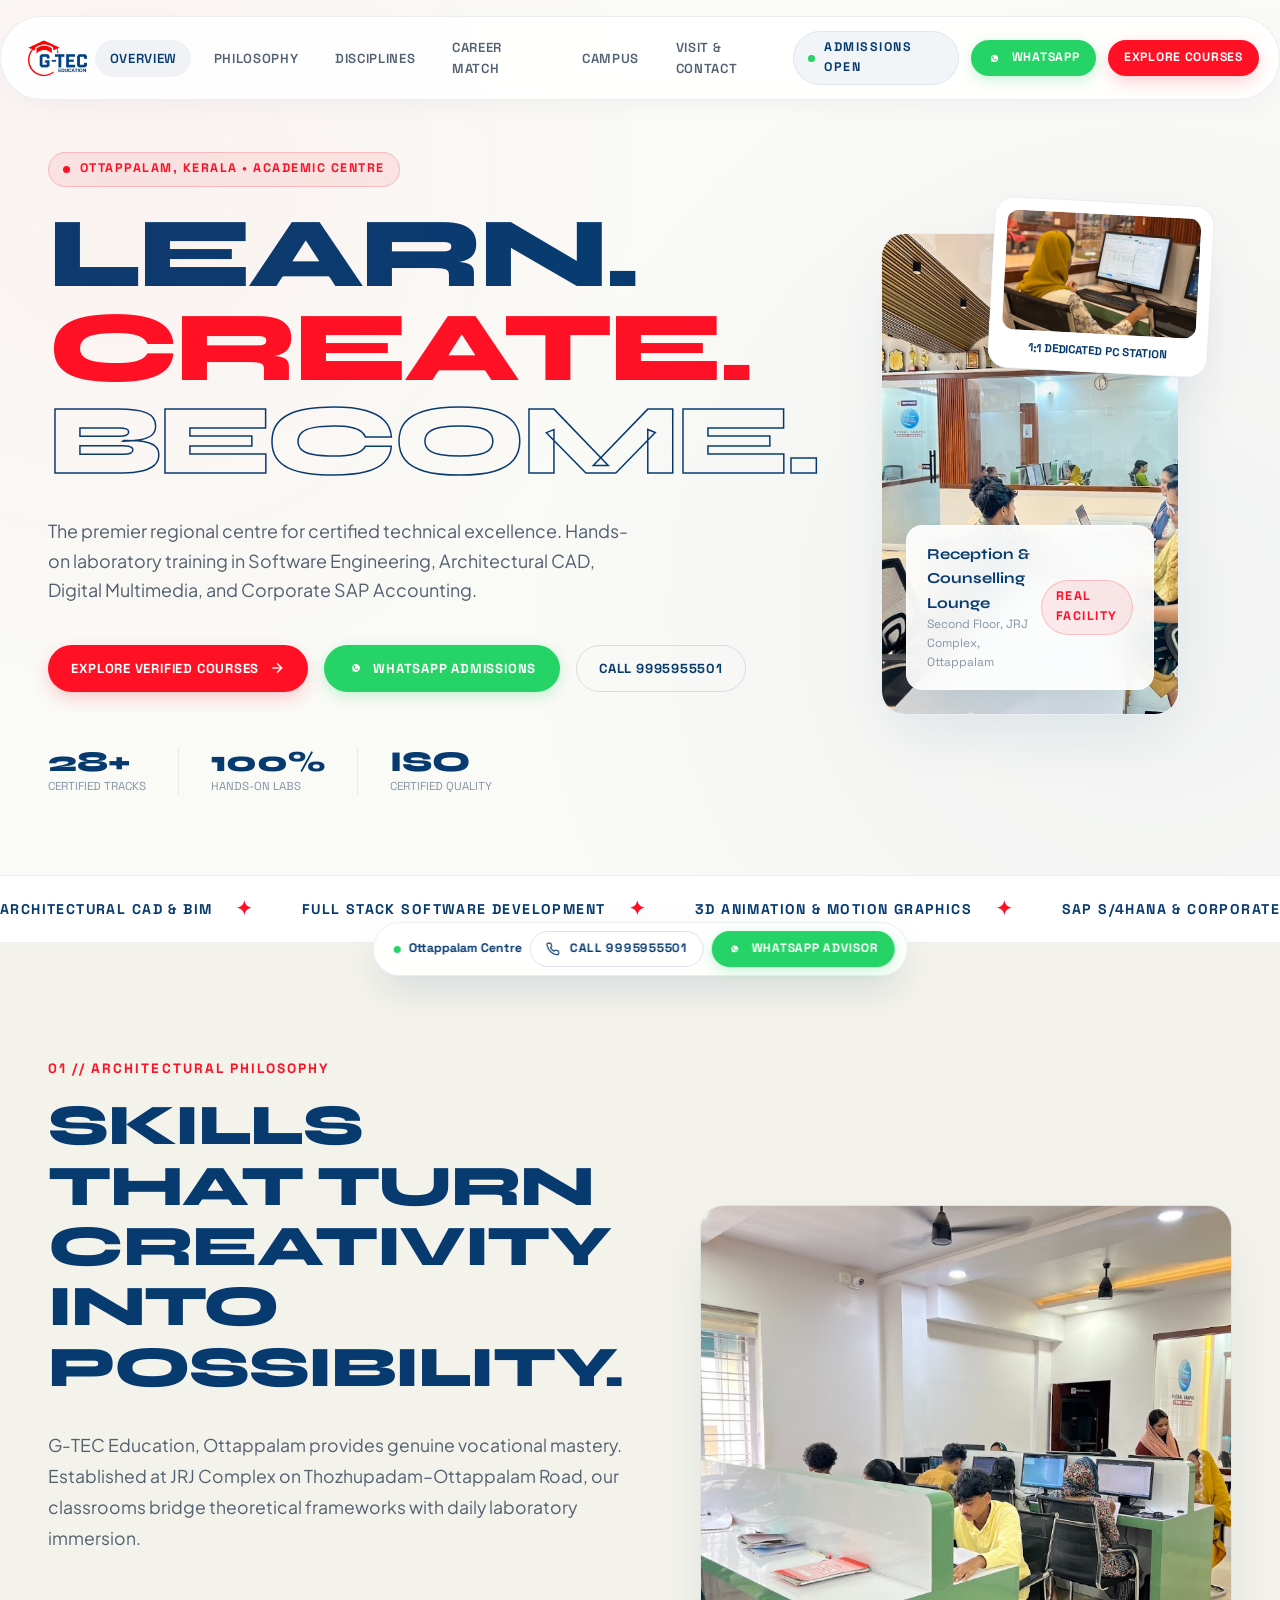
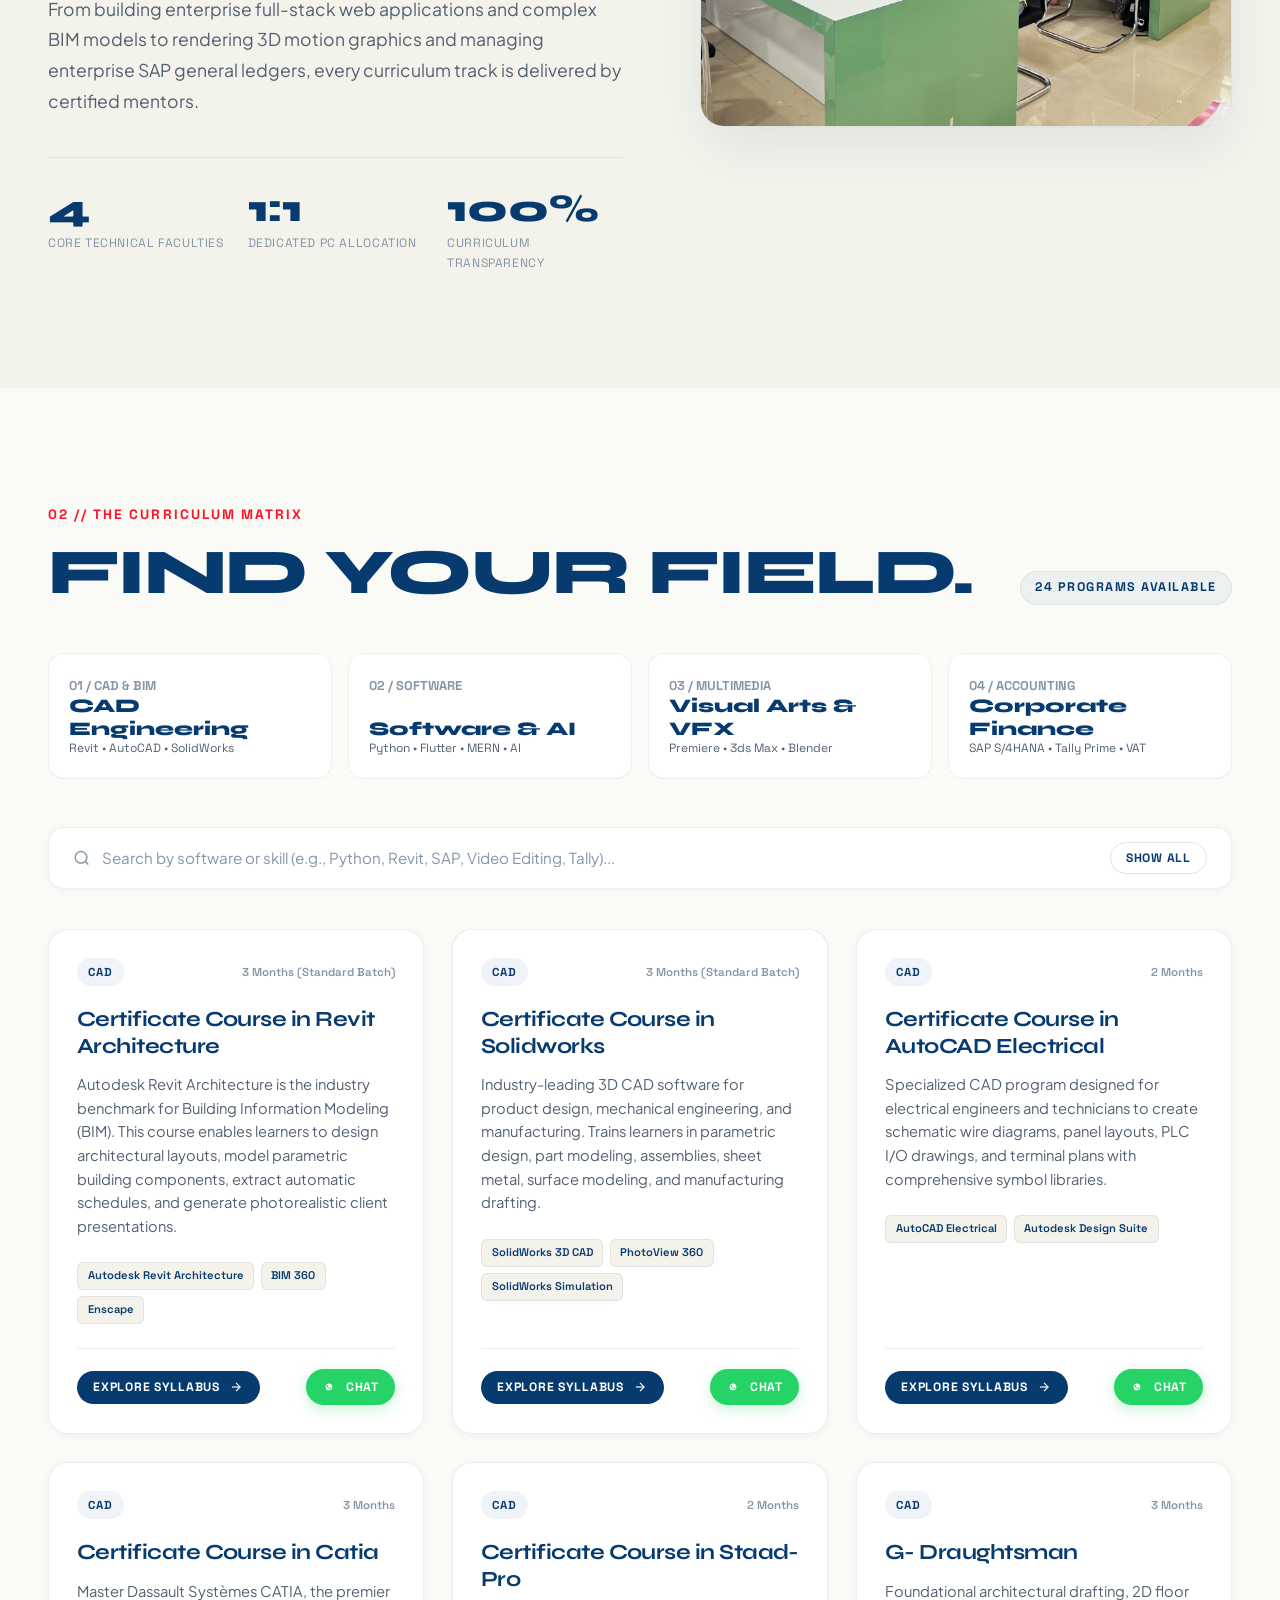
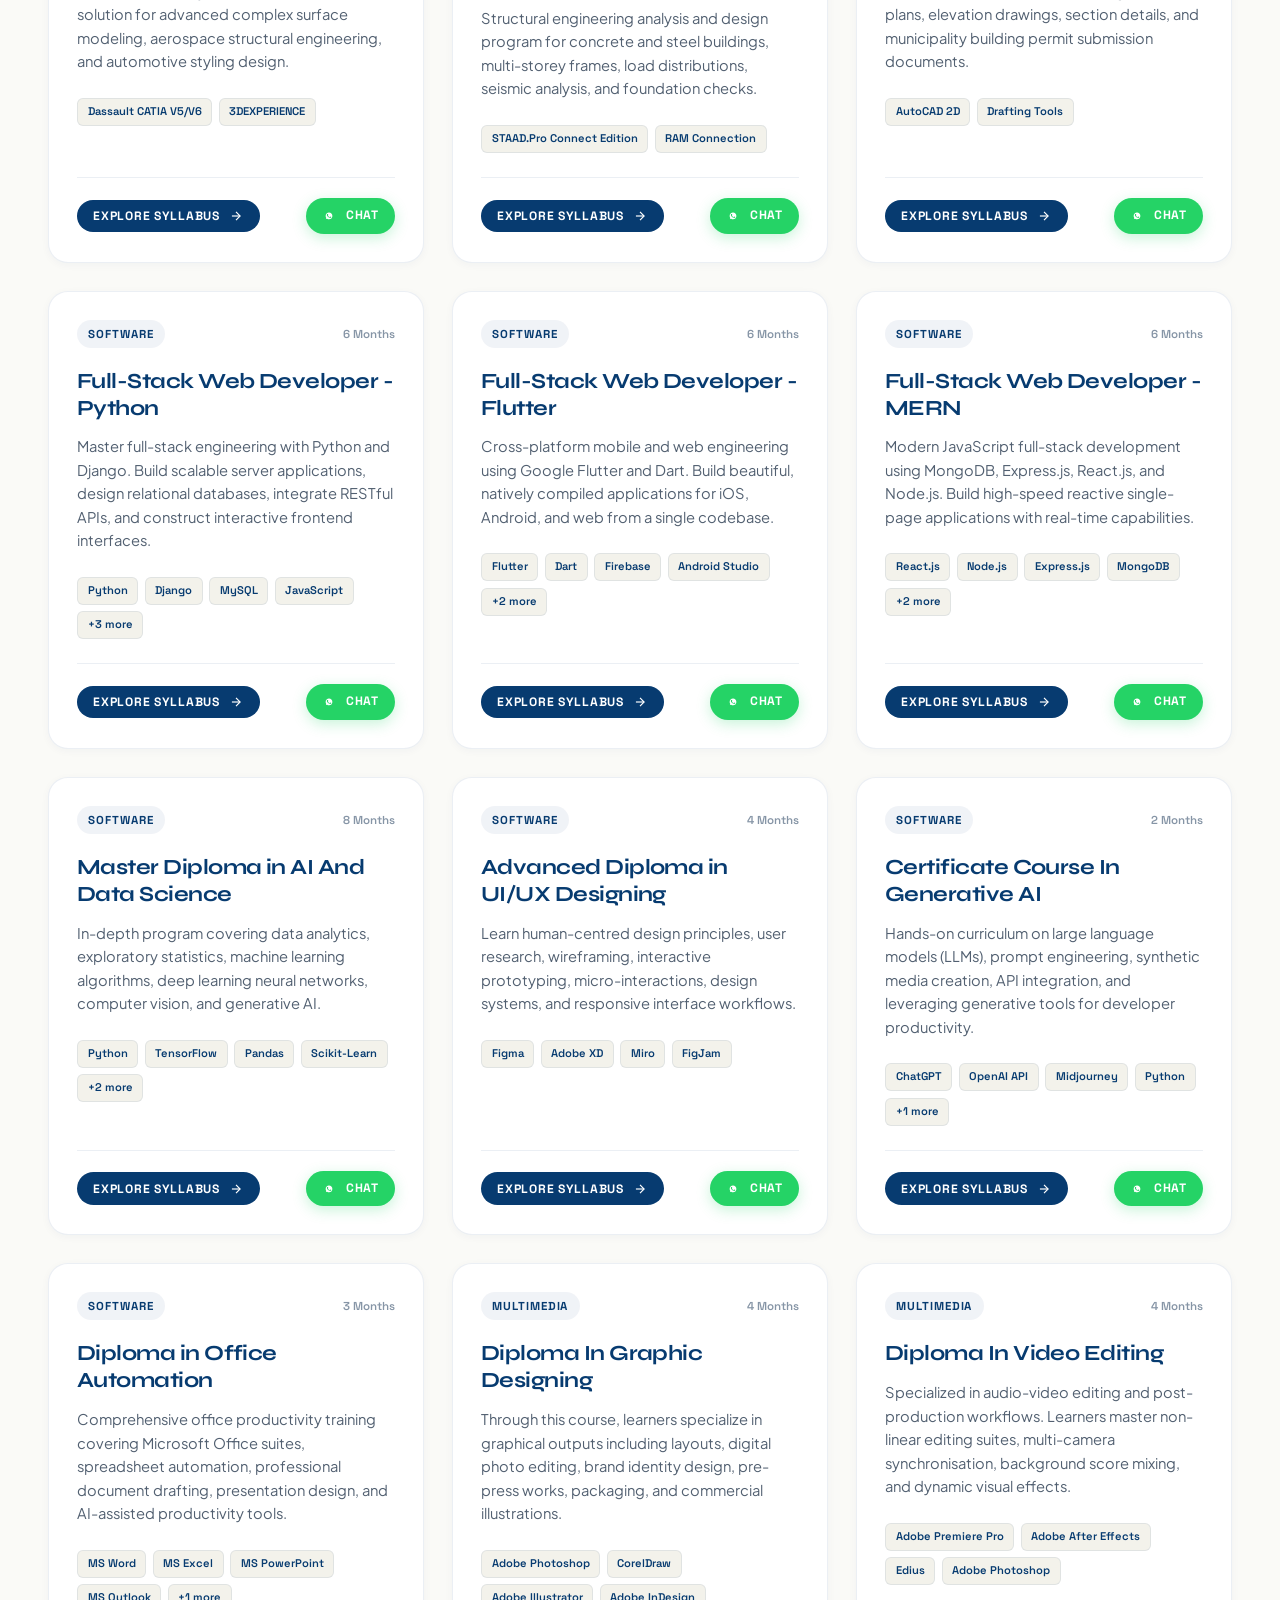
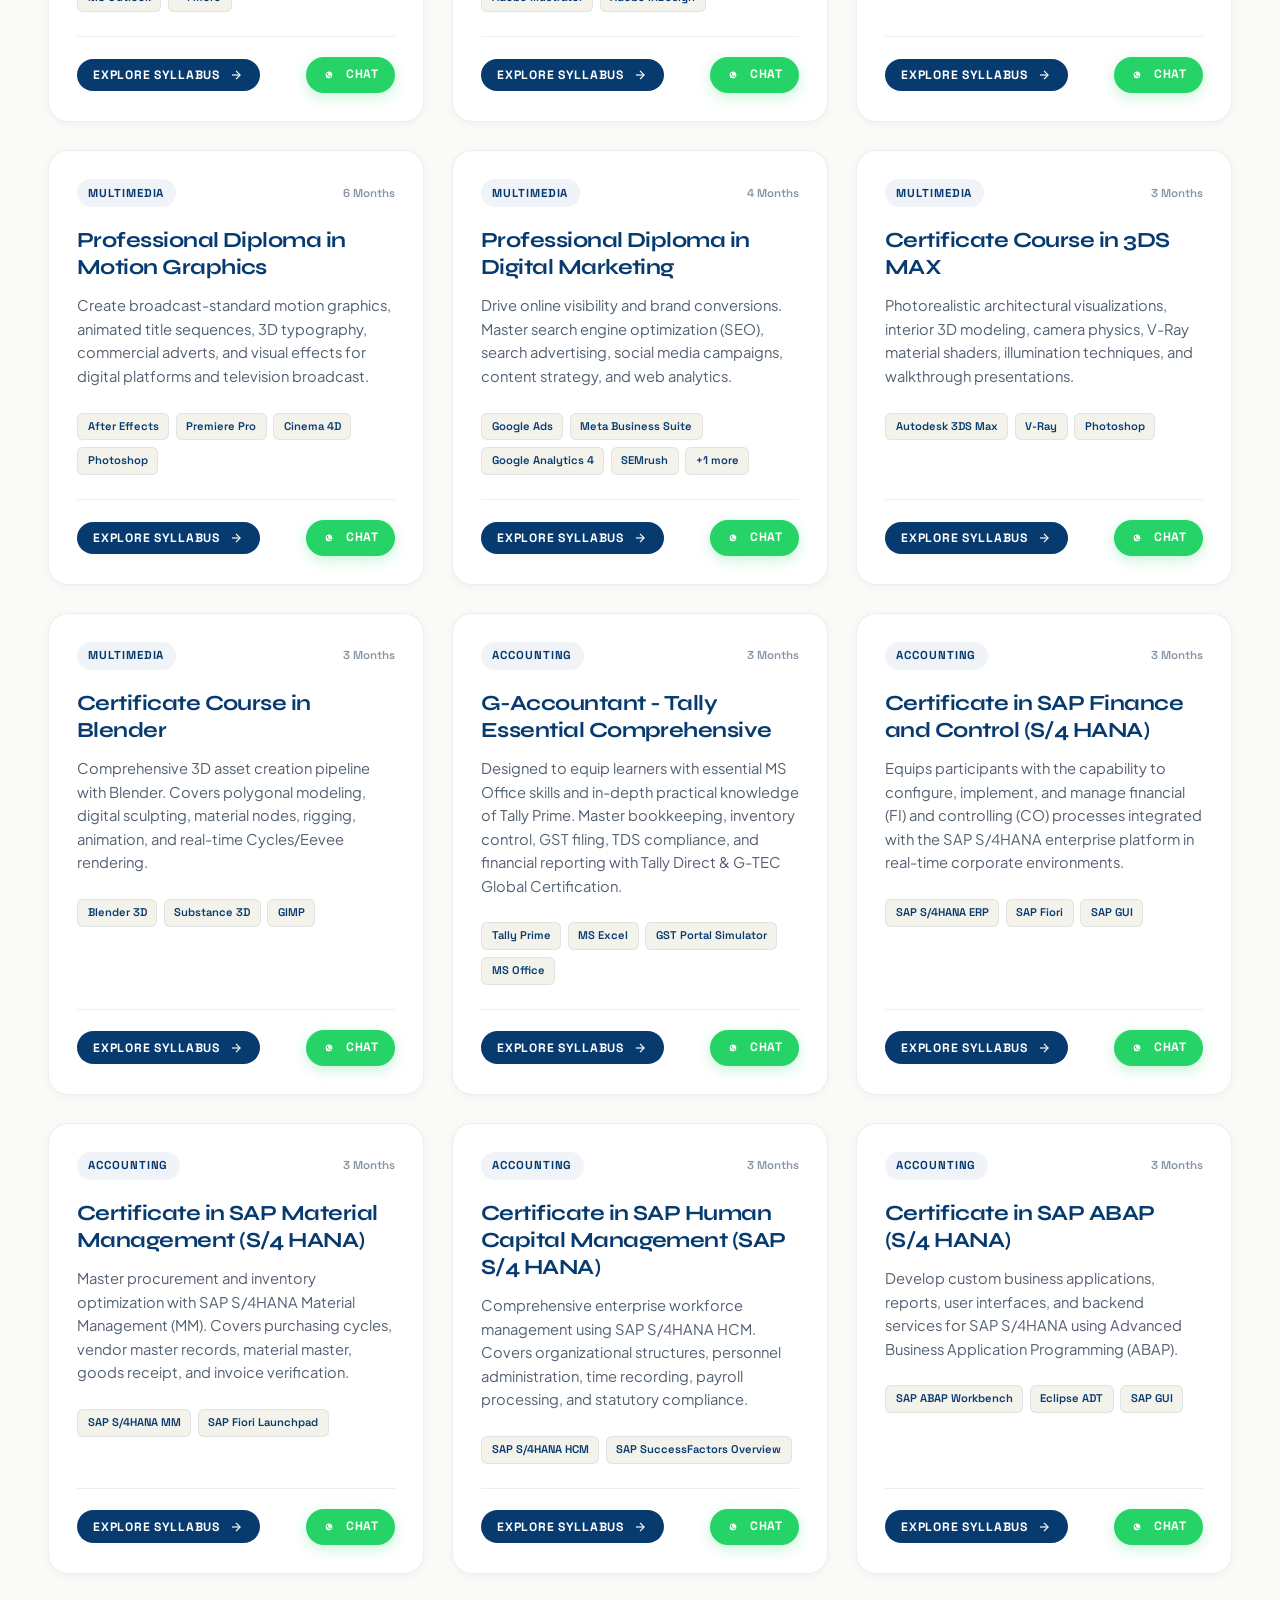
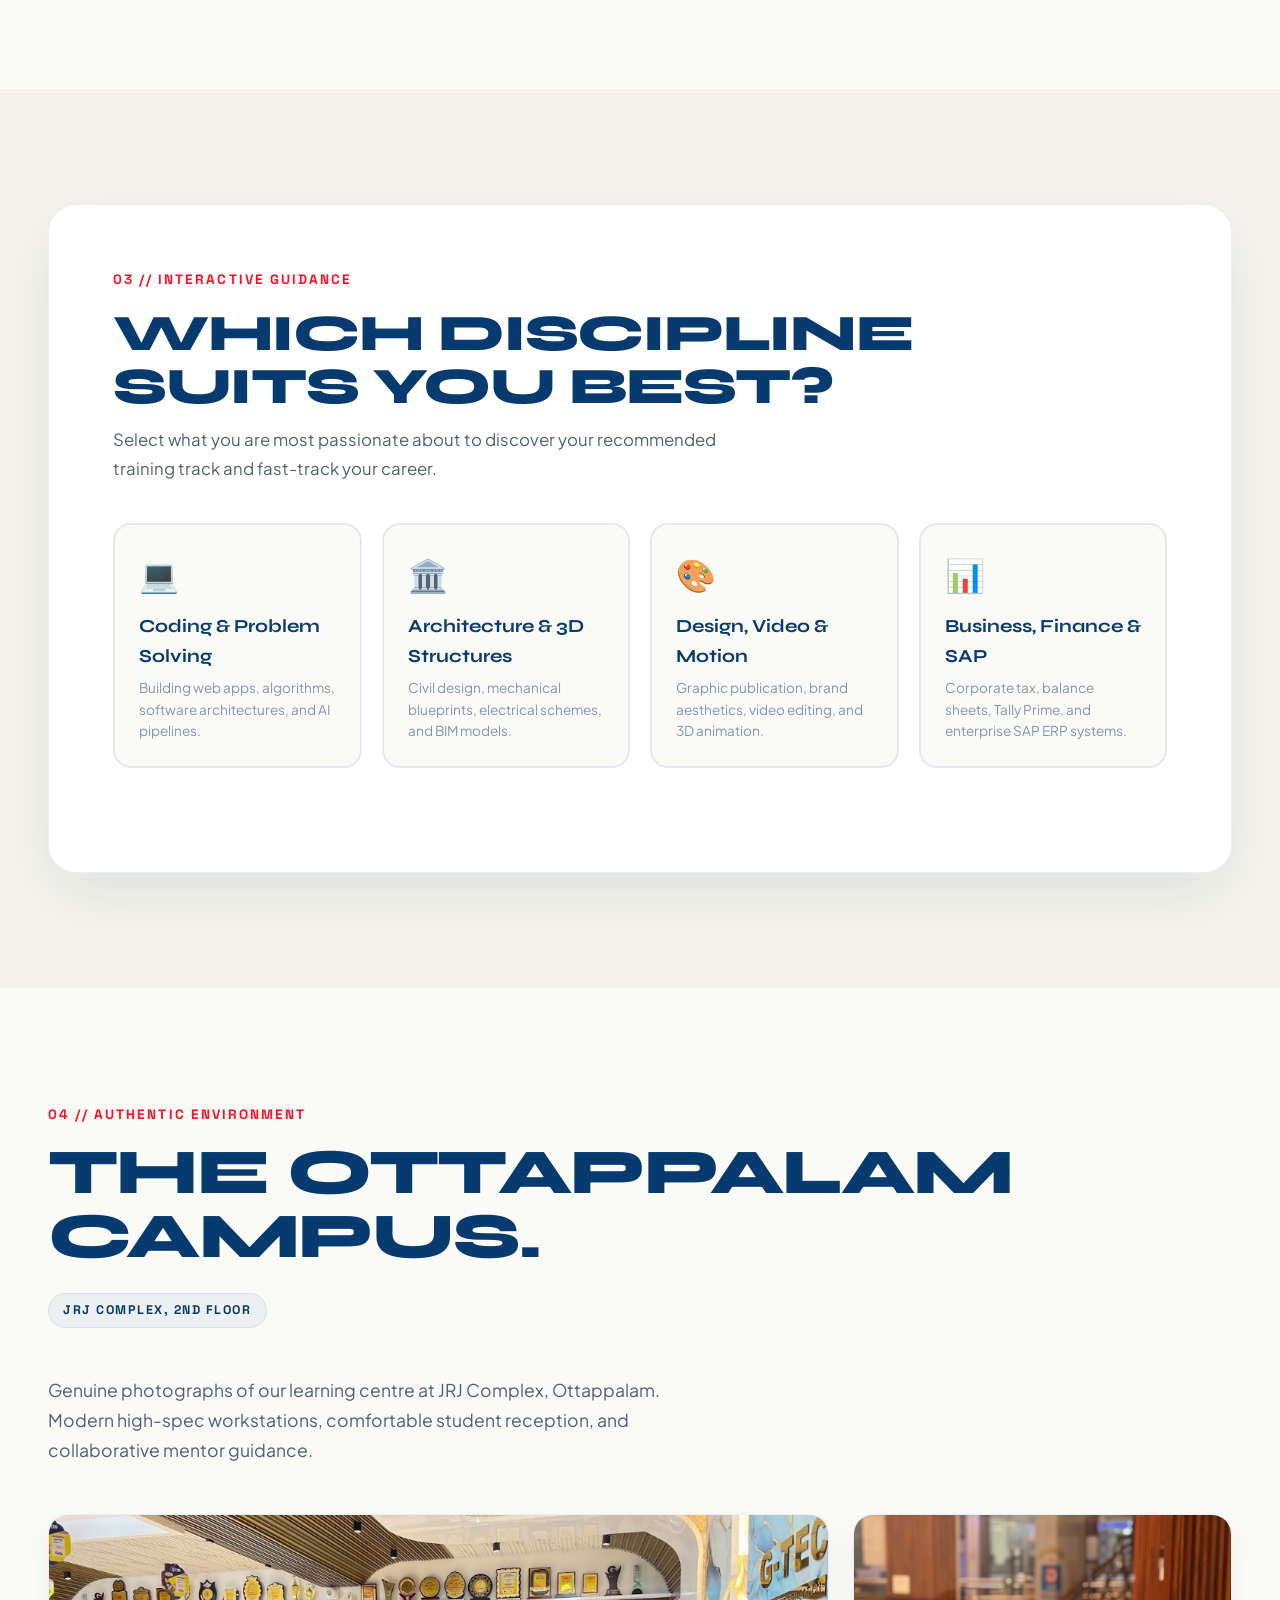
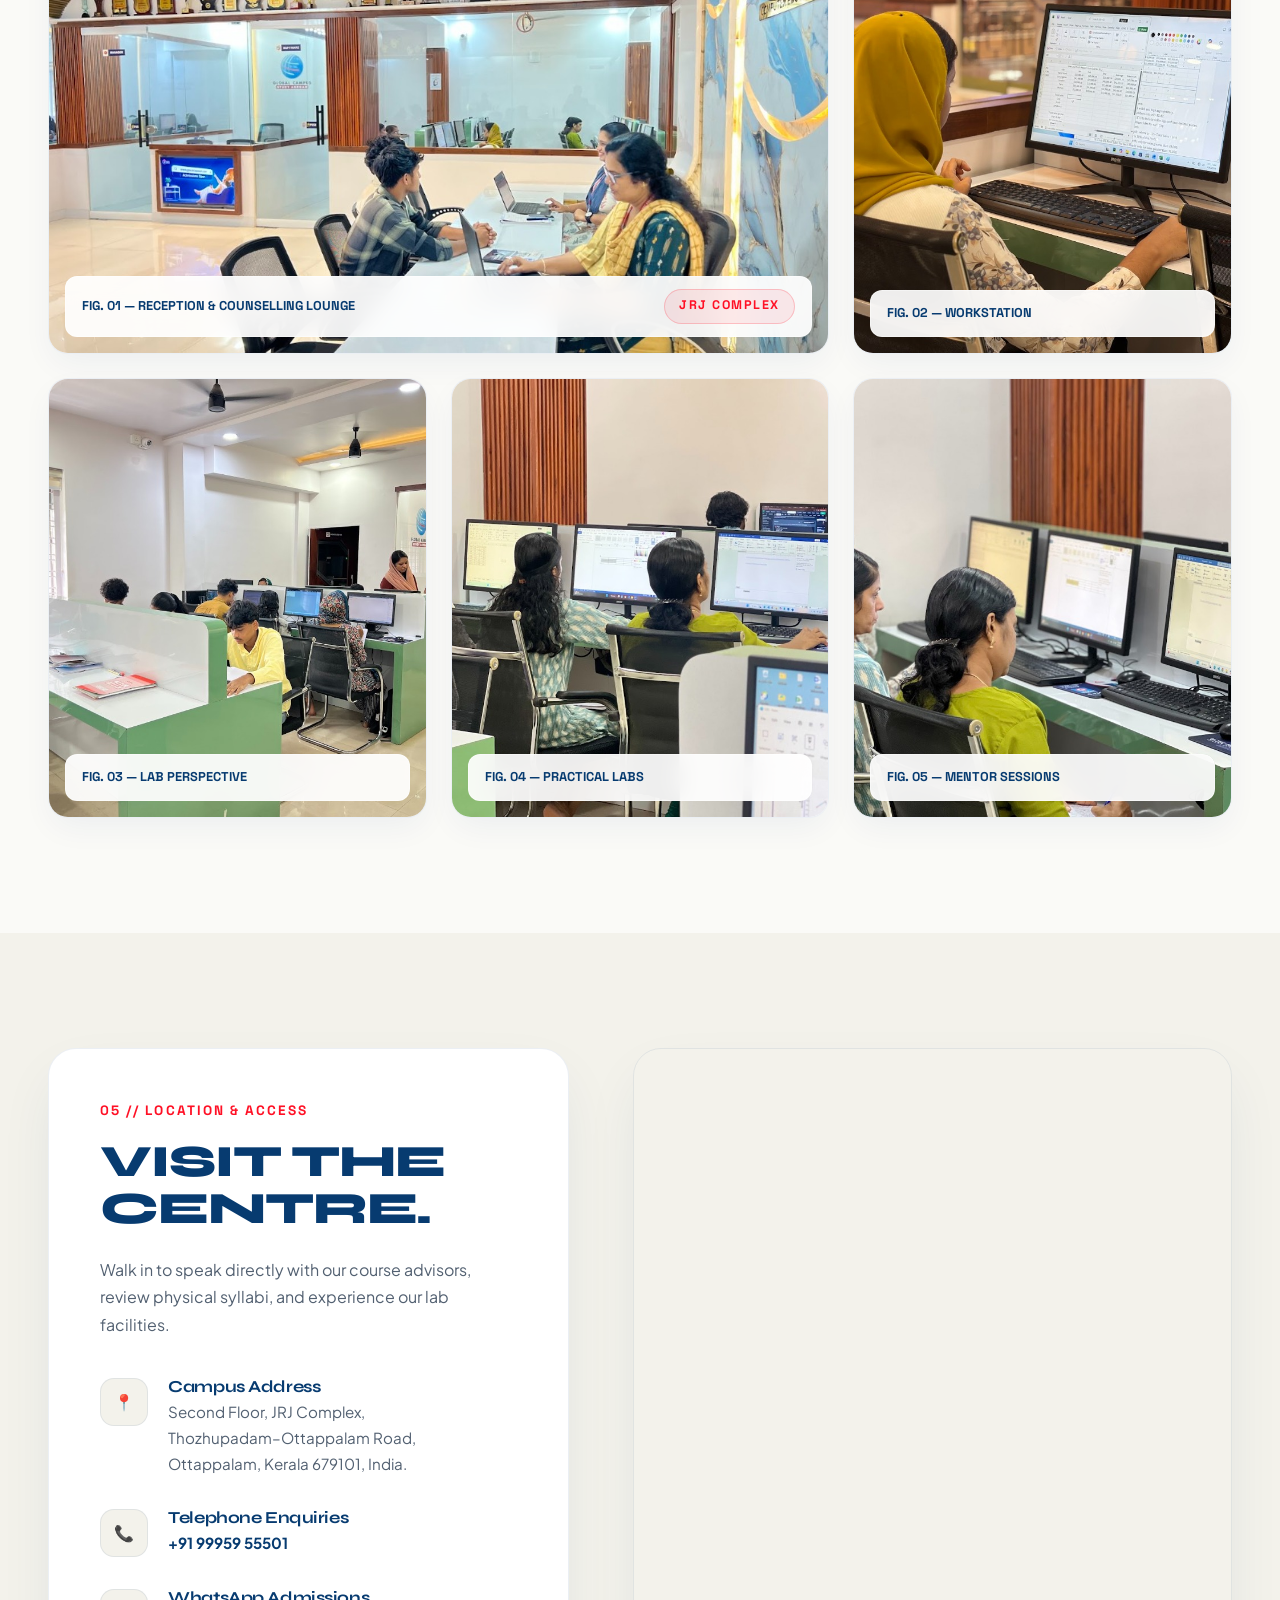
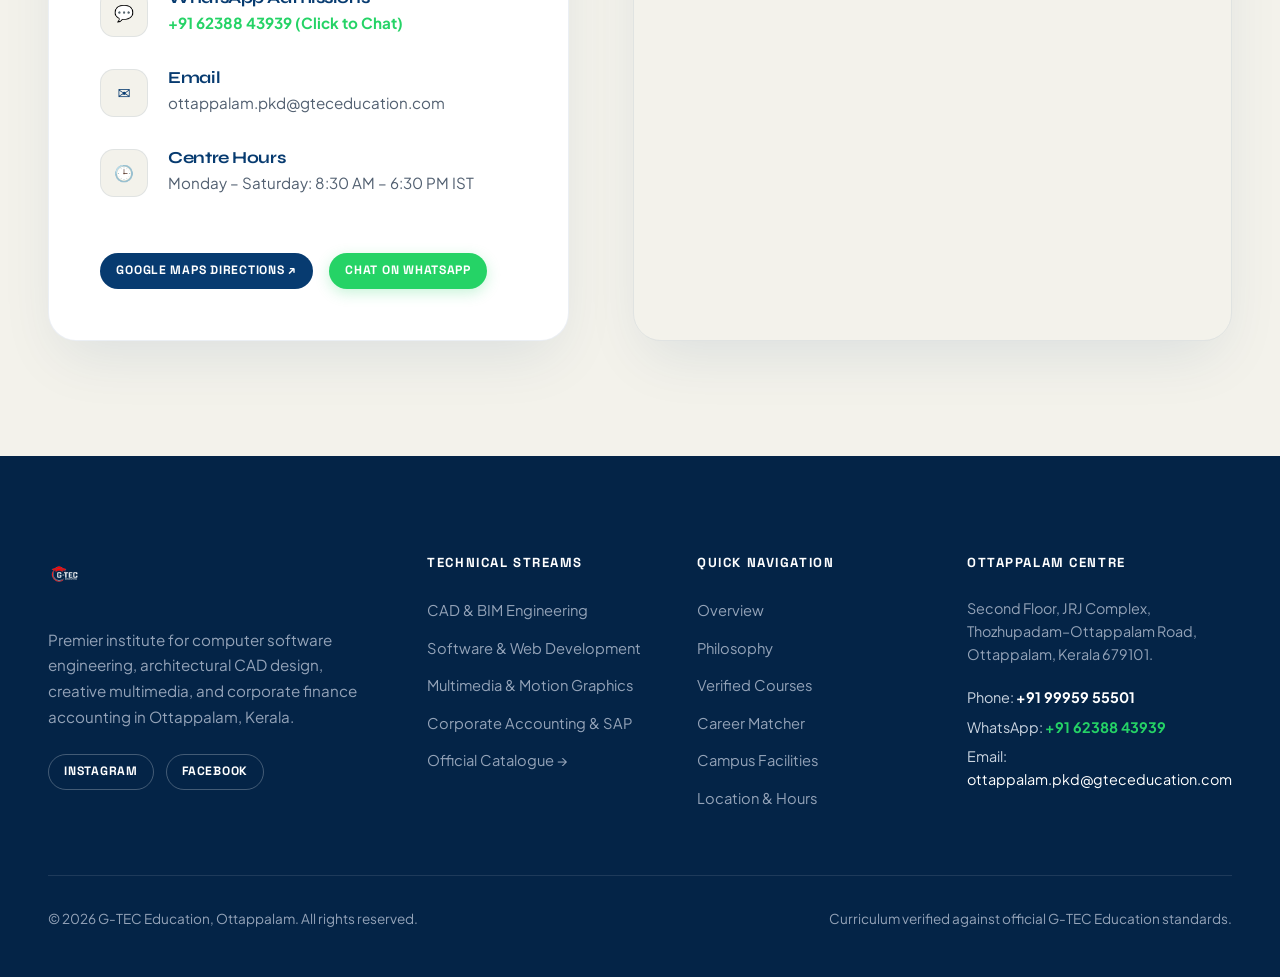
==== index.html @ 706692d2 "Redesign G-TEC Ottappalam with SkyClinics-inspired cinematic light architecture" ====
<!DOCTYPE html>
<html lang="en" class="scroll-smooth">
<head>
  <meta charset="UTF-8" />
  <meta name="viewport" content="width=device-width, initial-scale=1.0" />
  <meta http-equiv="X-UA-Compatible" content="ie=edge" />

  <!-- Primary SEO Meta Tags -->
  <title>G-TEC Education Ottappalam | Certified IT, CAD, Multimedia & Accounting Institute</title>
  <meta name="title" content="G-TEC Education Ottappalam | Certified IT, CAD, Multimedia & Accounting Institute" />
  <meta name="description" content="Premier technical training institute in Ottappalam, Kerala. Certified courses in Python Full Stack, AutoCAD, Revit, Adobe Premiere, SAP S/4HANA, and TallyPrime at JRJ Complex." />
  <meta name="keywords" content="G-TEC Education Ottappalam, software courses Ottappalam, computer institute Kerala, Python Django course, Revit BIM training, Tally Prime accounting, SAP S4HANA course, graphic design institute Ottappalam" />
  <meta name="robots" content="index, follow" />
  <meta name="theme-color" content="#FAFAF7" />

  <!-- Open Graph / Social -->
  <meta property="og:type" content="website" />
  <meta property="og:url" content="https://final-third-haris.github.io/Gtec-Ottapalam/" />
  <meta property="og:title" content="G-TEC Education Ottappalam | Build Skills for a Digital World" />
  <meta property="og:description" content="Certified training in CAD Engineering, Software Development, Multimedia Arts, and Corporate Accounting at G-TEC Ottappalam." />
  <meta property="og:image" content="./reception-lounge.jpg" />

  <!-- Favicon -->
  <link rel="icon" type="image/png" href="./favicon.png" />
  <link rel="apple-touch-icon" href="./favicon.png" />

  <!-- Google Fonts Preconnect -->
  <link rel="preconnect" href="https://fonts.googleapis.com" />
  <link rel="preconnect" href="https://fonts.gstatic.com" crossorigin />

  <!-- Main Stylesheet -->
  <link rel="stylesheet" href="./main.css" />

  <!-- Structured Data JSON-LD -->
  <script type="application/ld+json">
  {
    "@context": "https://schema.org",
    "@type": "EducationalOrganization",
    "name": "G-TEC Education, Ottappalam",
    "description": "Leading computer training centre in Ottappalam providing certified programs in Software Development, CAD, Multimedia, and Corporate Accounting.",
    "url": "https://final-third-haris.github.io/Gtec-Ottapalam/",
    "logo": "https://final-third-haris.github.io/Gtec-Ottapalam/gtec-logo.png",
    "image": "https://final-third-haris.github.io/Gtec-Ottapalam/reception-lounge.jpg",
    "telephone": "+919995955501",
    "email": "ottappalam.pkd@gteceducation.com",
    "address": {
      "@type": "PostalAddress",
      "streetAddress": "Second Floor, JRJ Complex, Thozhupadam–Ottappalam Road",
      "addressLocality": "Ottappalam",
      "addressRegion": "Kerala",
      "postalCode": "679101",
      "addressCountry": "IN"
    },
    "geo": {
      "@type": "GeoCoordinates",
      "latitude": 10.7711467,
      "longitude": 76.3762886
    },
    "sameAs": [
      "https://www.instagram.com/gtecottapalam/?hl=en",
      "https://www.facebook.com/gtecotp/",
      "https://maps.app.goo.gl/fbnyT27gH3FD3fjV9"
    ]
  }
  </script>
</head>
<body>

  <!-- Floating Header Island -->
  <header class="site-header" id="site-header">
    <div class="header-dock">
      <div class="brand-wrapper">
        <a href="#hero" aria-label="G-TEC Education Ottappalam Home">
          <img src="./gtec-logo.png" alt="G-TEC Education Ottappalam Logo" class="brand-logo-img" width="160" height="38" />
        </a>
      </div>

      <nav class="nav-links-desktop" aria-label="Main Navigation">
        <a href="#hero" class="nav-pill-link active">Overview</a>
        <a href="#about" class="nav-pill-link">Philosophy</a>
        <a href="#disciplines" class="nav-pill-link">Disciplines</a>
        <a href="#matcher" class="nav-pill-link">Career Match</a>
        <a href="#campus" class="nav-pill-link">Campus</a>
        <a href="#contact" class="nav-pill-link">Visit & Contact</a>
      </nav>

      <div class="header-cta-group">
        <div class="editorial-badge hide-mobile">
          <span class="pulse-indicator green"></span>
          <span>Admissions Open</span>
        </div>
        <a href="https://wa.me/916238843939" target="_blank" rel="noopener noreferrer" class="btn btn-whatsapp btn-sm hide-mobile" aria-label="Chat on WhatsApp">
          <svg width="15" height="15" viewBox="0 0 24 24" fill="currentColor">
            <path d="M12.031 6.172c-3.181 0-5.767 2.586-5.768 5.766-.001 1.298.38 2.27 1.019 3.287l-.582 2.128 2.182-.573c.978.58 1.911.928 3.145.929 3.178 0 5.767-2.587 5.768-5.766 0-3.18-2.587-5.771-5.764-5.771zm3.392 8.244c-.144.405-.837.774-1.17.824-.312.045-.694.06-2.12-.533-1.821-.756-2.986-2.614-3.076-2.735-.09-.12-0.739-.983-.739-1.874 0-.891.468-1.328.635-1.507.167-.179.366-.224.488-.224.122 0 .245.002.35.008.113.006.262-.042.411.314.155.371.531 1.296.577 1.39.046.094.077.204.015.327-.061.123-.092.199-.183.307-.091.107-.193.24-.276.323-.092.092-.188.193-.081.378.107.184.475.786 1.021 1.272.703.627 1.296.822 1.48.914.184.092.292.077.4-.046.108-.123.461-.537.584-.722.123-.184.246-.154.414-.092.169.062 1.07.505 1.254.597.184.092.307.138.353.215.046.077.046.447-.098.852z"/>
          </svg>
          <span>WhatsApp</span>
        </a>
        <a href="#disciplines" class="btn btn-primary btn-sm">Explore Courses</a>
        <button type="button" class="mobile-toggle" onclick="toggleMobileDrawer(true)" aria-label="Open navigation menu">
          <svg width="24" height="24" viewBox="0 0 24 24" fill="none" stroke="currentColor" stroke-width="2">
            <line x1="3" y1="12" x2="21" y2="12"></line>
            <line x1="3" y1="6" x2="21" y2="6"></line>
            <line x1="3" y1="18" x2="21" y2="18"></line>
          </svg>
        </button>
      </div>
    </div>
  </header>

  <!-- Mobile Drawer -->
  <div class="mobile-nav-drawer" id="mobile-nav-drawer" onclick="toggleMobileDrawer(false)">
    <div class="drawer-panel" onclick="event.stopPropagation()">
      <div>
        <div style="display: flex; justify-content: space-between; align-items: center; margin-bottom: 2.5rem;">
          <img src="./gtec-logo.png" alt="G-TEC Logo" style="height: 36px; width: auto;" />
          <button type="button" class="modal-close-cross" onclick="toggleMobileDrawer(false)">&times;</button>
        </div>
        <nav style="display: flex; flex-direction: column; gap: 1.25rem;">
          <a href="#hero" class="nav-pill-link" onclick="toggleMobileDrawer(false)">Overview</a>
          <a href="#about" class="nav-pill-link" onclick="toggleMobileDrawer(false)">Philosophy</a>
          <a href="#disciplines" class="nav-pill-link" onclick="toggleMobileDrawer(false)">Disciplines</a>
          <a href="#matcher" class="nav-pill-link" onclick="toggleMobileDrawer(false)">Career Matcher</a>
          <a href="#campus" class="nav-pill-link" onclick="toggleMobileDrawer(false)">Campus Tour</a>
          <a href="#contact" class="nav-pill-link" onclick="toggleMobileDrawer(false)">Visit & Contact</a>
        </nav>
      </div>

      <div style="display: flex; flex-direction: column; gap: 0.75rem; border-top: 1px solid var(--border-hairline); padding-top: 1.5rem;">
        <a href="tel:+919995955501" class="btn btn-outline" style="width: 100%;">
          Call: +91 99959 55501
        </a>
        <a href="https://wa.me/916238843939" target="_blank" rel="noopener noreferrer" class="btn btn-whatsapp" style="width: 100%;">
          Chat on WhatsApp
        </a>
      </div>
    </div>
  </div>

  <main id="main-content">

    <!-- HERO SECTION — SKYCLINICS KINETIC LIGHT OVERTURE -->
    <section class="hero-section" id="hero" aria-label="G-TEC Education Ottappalam Introduction">
      <div class="ambient-mesh"></div>
      <div class="container">
        
        <div class="hero-statement-grid">
          <div>
            <div class="editorial-badge red">
              <span class="pulse-indicator"></span>
              <span>Ottappalam, Kerala • Academic Centre</span>
            </div>

            <h1 class="hero-headline">
              LEARN.<br />
              <span class="highlight-red">CREATE.</span><br />
              <span class="stroke-navy">BECOME.</span>
            </h1>

            <p class="hero-description">
              The premier regional centre for certified technical excellence. Hands-on laboratory training in Software Engineering, Architectural CAD, Digital Multimedia, and Corporate SAP Accounting.
            </p>

            <div class="hero-cta-deck">
              <a href="#disciplines" class="btn btn-primary">
                <span>Explore Verified Courses</span>
                <svg width="16" height="16" viewBox="0 0 24 24" fill="none" stroke="currentColor" stroke-width="2">
                  <line x1="5" y1="12" x2="19" y2="12"></line>
                  <polyline points="12 5 19 12 12 19"></polyline>
                </svg>
              </a>
              <a href="https://wa.me/916238843939" target="_blank" rel="noopener noreferrer" class="btn btn-whatsapp">
                <svg width="16" height="16" viewBox="0 0 24 24" fill="currentColor">
                  <path d="M12.031 6.172c-3.181 0-5.767 2.586-5.768 5.766-.001 1.298.38 2.27 1.019 3.287l-.582 2.128 2.182-.573c.978.58 1.911.928 3.145.929 3.178 0 5.767-2.587 5.768-5.766 0-3.18-2.587-5.771-5.764-5.771zm3.392 8.244c-.144.405-.837.774-1.17.824-.312.045-.694.06-2.12-.533-1.821-.756-2.986-2.614-3.076-2.735-.09-.12-0.739-.983-.739-1.874 0-.891.468-1.328.635-1.507.167-.179.366-.224.488-.224.122 0 .245.002.35.008.113.006.262-.042.411.314.155.371.531 1.296.577 1.39.046.094.077.204.015.327-.061.123-.092.199-.183.307-.091.107-.193.24-.276.323-.092.092-.188.193-.081.378.107.184.475.786 1.021 1.272.703.627 1.296.822 1.48.914.184.092.292.077.4-.046.108-.123.461-.537.584-.722.123-.184.246-.154.414-.092.169.062 1.07.505 1.254.597.184.092.307.138.353.215.046.077.046.447-.098.852z"/>
                </svg>
                <span>WhatsApp Admissions</span>
              </a>
              <a href="tel:+919995955501" class="btn btn-outline">
                <span>Call 9995955501</span>
              </a>
            </div>

            <div style="display: flex; gap: 2rem; flex-wrap: wrap;">
              <div>
                <div style="font-family: var(--font-display); font-size: 1.8rem; font-weight: 800; color: var(--text-primary); line-height: 1;">28+</div>
                <div style="font-family: var(--font-mono); font-size: 0.72rem; color: var(--text-muted); text-transform: uppercase;">Certified Tracks</div>
              </div>
              <div style="width: 1px; background: var(--border-hairline);"></div>
              <div>
                <div style="font-family: var(--font-display); font-size: 1.8rem; font-weight: 800; color: var(--text-primary); line-height: 1;">100%</div>
                <div style="font-family: var(--font-mono); font-size: 0.72rem; color: var(--text-muted); text-transform: uppercase;">Hands-On Labs</div>
              </div>
              <div style="width: 1px; background: var(--border-hairline);"></div>
              <div>
                <div style="font-family: var(--font-display); font-size: 1.8rem; font-weight: 800; color: var(--text-primary); line-height: 1;">ISO</div>
                <div style="font-family: var(--font-mono); font-size: 0.72rem; color: var(--text-muted); text-transform: uppercase;">Certified Quality</div>
              </div>
            </div>
          </div>

          <!-- Hero Asymmetric Visual Composition -->
          <div class="hero-visual-frame">
            <div class="hero-main-photo-card">
              <img src="./reception-lounge.jpg" alt="G-TEC Education Ottappalam Reception and Counselling Lounge" width="600" height="480" />
              <div class="hero-photo-plaque">
                <div>
                  <div class="plaque-title">Reception & Counselling Lounge</div>
                  <div class="plaque-meta">Second Floor, JRJ Complex, Ottappalam</div>
                </div>
                <span class="editorial-badge red">Real Facility</span>
              </div>
            </div>

            <!-- Overlapping Workstation Badge -->
            <div class="hero-sub-photo-badge">
              <img src="./student-workstation.jpg" alt="Dedicated Student Workstation" width="220" height="120" />
              <div class="hero-sub-caption">1:1 Dedicated PC Station</div>
            </div>
          </div>
        </div>

      </div>
    </section>

    <!-- RUNNING KINETIC TICKER -->
    <div class="ticker-band" aria-hidden="true">
      <div class="ticker-track">
        <span class="ticker-item">ARCHITECTURAL CAD & BIM <span class="ticker-divider">✦</span></span>
        <span class="ticker-item">FULL STACK SOFTWARE DEVELOPMENT <span class="ticker-divider">✦</span></span>
        <span class="ticker-item">3D ANIMATION & MOTION GRAPHICS <span class="ticker-divider">✦</span></span>
        <span class="ticker-item">SAP S/4HANA & CORPORATE ACCOUNTING <span class="ticker-divider">✦</span></span>
        <span class="ticker-item">PYTHON & GENERATIVE AI <span class="ticker-divider">✦</span></span>
        <span class="ticker-item">AUTODESK REVIT & 3DS MAX <span class="ticker-divider">✦</span></span>
        <span class="ticker-item">TALLY PRIME WITH GULF VAT <span class="ticker-divider">✦</span></span>
        <!-- Duplicated for seamless infinite slide -->
        <span class="ticker-item">ARCHITECTURAL CAD & BIM <span class="ticker-divider">✦</span></span>
        <span class="ticker-item">FULL STACK SOFTWARE DEVELOPMENT <span class="ticker-divider">✦</span></span>
        <span class="ticker-item">3D ANIMATION & MOTION GRAPHICS <span class="ticker-divider">✦</span></span>
        <span class="ticker-item">SAP S/4HANA & CORPORATE ACCOUNTING <span class="ticker-divider">✦</span></span>
        <span class="ticker-item">PYTHON & GENERATIVE AI <span class="ticker-divider">✦</span></span>
        <span class="ticker-item">AUTODESK REVIT & 3DS MAX <span class="ticker-divider">✦</span></span>
        <span class="ticker-item">TALLY PRIME WITH GULF VAT <span class="ticker-divider">✦</span></span>
      </div>
    </div>

    <!-- PHILOSOPHY / ABOUT SPREAD -->
    <section class="section section-secondary" id="about" aria-label="About G-TEC Education Ottappalam">
      <div class="container">
        <div class="about-spread">
          <div>
            <div class="section-label-super">01 // Architectural Philosophy</div>
            <h2 class="about-headline">
              SKILLS THAT TURN CREATIVITY INTO POSSIBILITY.
            </h2>
            <p class="about-narrative">
              G-TEC Education, Ottappalam provides genuine vocational mastery. Established at JRJ Complex on Thozhupadam–Ottappalam Road, our classrooms bridge theoretical frameworks with daily laboratory immersion.
            </p>
            <p class="about-narrative">
              From building enterprise full-stack web applications and complex BIM models to rendering 3D motion graphics and managing enterprise SAP general ledgers, every curriculum track is delivered by certified mentors.
            </p>

            <div class="about-metrics-row">
              <div>
                <div class="metric-num">4</div>
                <div class="metric-desc">Core Technical Faculties</div>
              </div>
              <div>
                <div class="metric-num">1:1</div>
                <div class="metric-desc">Dedicated PC Allocation</div>
              </div>
              <div>
                <div class="metric-num">100%</div>
                <div class="metric-desc">Curriculum Transparency</div>
              </div>
            </div>
          </div>

          <div class="about-media-composition">
            <div class="about-main-image">
              <img src="./training-lab-wide.jpg" alt="High-Performance Computing Lab at G-TEC Ottappalam" width="600" height="520" />
            </div>
          </div>
        </div>
      </div>
    </section>

    <!-- DISCIPLINE MATRIX ("FIND YOUR FIELD") — SKYCLINICS CORE -->
    <section class="section" id="disciplines" aria-label="Course Discovery Matrix">
      <div class="container">
        
        <div class="matrix-header-group">
          <div>
            <div class="section-label-super">02 // The Curriculum Matrix</div>
            <h2 class="matrix-title">FIND YOUR FIELD.</h2>
          </div>
          <div class="editorial-badge" id="courses-count-label">
            24 Flagship Tracks
          </div>
        </div>

        <!-- Category Nav -->
        <div class="discipline-nav" role="tablist">
          <button type="button" class="discipline-tab-btn" data-category="cad" onclick="setCategory('cad')" role="tab" aria-selected="false">
            <span class="tab-num">01 / CAD & BIM</span>
            <div>
              <div class="tab-title">CAD Engineering</div>
              <div class="tab-subtitle">Revit • AutoCAD • SolidWorks</div>
            </div>
          </button>

          <button type="button" class="discipline-tab-btn" data-category="software" onclick="setCategory('software')" role="tab" aria-selected="false">
            <span class="tab-num">02 / SOFTWARE</span>
            <div>
              <div class="tab-title">Software & AI</div>
              <div class="tab-subtitle">Python • Flutter • MERN • AI</div>
            </div>
          </button>

          <button type="button" class="discipline-tab-btn" data-category="multimedia" onclick="setCategory('multimedia')" role="tab" aria-selected="false">
            <span class="tab-num">03 / MULTIMEDIA</span>
            <div>
              <div class="tab-title">Visual Arts & VFX</div>
              <div class="tab-subtitle">Premiere • 3ds Max • Blender</div>
            </div>
          </button>

          <button type="button" class="discipline-tab-btn" data-category="accounting" onclick="setCategory('accounting')" role="tab" aria-selected="false">
            <span class="tab-num">04 / ACCOUNTING</span>
            <div>
              <div class="tab-title">Corporate Finance</div>
              <div class="tab-subtitle">SAP S/4HANA • Tally Prime • VAT</div>
            </div>
          </button>
        </div>

        <!-- Filter & Real-Time Search Bar -->
        <div class="courses-filter-bar">
          <div class="search-input-wrap">
            <svg width="18" height="18" viewBox="0 0 24 24" fill="none" stroke="currentColor" stroke-width="2" style="color: var(--text-muted);">
              <circle cx="11" cy="11" r="8"></circle>
              <line x1="21" y1="21" x2="16.65" y2="16.65"></line>
            </svg>
            <input type="text" id="course-search-input" placeholder="Search by software or skill (e.g., Python, Revit, SAP, Video Editing, Tally)..." />
          </div>
          <button type="button" class="btn btn-outline btn-sm" onclick="resetCourseFilters()">
            Show All
          </button>
        </div>

        <!-- Dynamic Courses Grid (Pre-rendered for instant SEO & zero blank screen) -->
        <div class="courses-showcase-grid" id="courses-grid">
          <!-- Rendered dynamically by bundle.js and pre-rendered below -->
          <article class="course-card-premium" id="card-cad-revit-architecture">
            <div>
              <div class="card-top-meta">
                <span class="course-category-tag">CAD</span>
                <span class="course-duration-tag">3 Months</span>
              </div>
              <h3 class="course-name-h3">Certificate Course in Revit Architecture</h3>
              <p class="course-excerpt">Comprehensive architectural BIM modeling, parametric family creation, construction documentation, and photorealistic 3D visualization.</p>
              <div class="tools-pill-group">
                <span class="tool-chip">Autodesk Revit</span>
                <span class="tool-chip">BIM Tools</span>
                <span class="tool-chip">3D Modeling</span>
              </div>
            </div>
            <div class="card-action-bar">
              <button type="button" class="btn btn-navy btn-sm" onclick="openCourseModal('cad-revit-architecture')">
                <span>Explore Syllabus</span>
              </button>
              <a href="https://wa.me/916238843939?text=Hello%20G-TEC%20Education%20Ottappalam%2C%20I%20would%20like%20to%20know%20more%20about%20Revit%20Architecture." target="_blank" rel="noopener noreferrer" class="btn btn-whatsapp btn-sm">
                <span>Chat</span>
              </a>
            </div>
          </article>

          <article class="course-card-premium" id="card-sw-python-fullstack">
            <div>
              <div class="card-top-meta">
                <span class="course-category-tag">SOFTWARE</span>
                <span class="course-duration-tag">6 Months</span>
              </div>
              <h3 class="course-name-h3">Full-Stack Web Developer - Python</h3>
              <p class="course-excerpt">End-to-end full-stack web engineering with Python, Django, REST APIs, PostgreSQL, HTML5, CSS3, JavaScript, and Git version control.</p>
              <div class="tools-pill-group">
                <span class="tool-chip">Python</span>
                <span class="tool-chip">Django</span>
                <span class="tool-chip">PostgreSQL</span>
                <span class="tool-chip">REST APIs</span>
              </div>
            </div>
            <div class="card-action-bar">
              <button type="button" class="btn btn-navy btn-sm" onclick="openCourseModal('sw-python-fullstack')">
                <span>Explore Syllabus</span>
              </button>
              <a href="https://wa.me/916238843939?text=Hello%20G-TEC%20Education%20Ottappalam%2C%20I%20would%20like%20to%20know%20more%20about%20Python%20Full%20Stack." target="_blank" rel="noopener noreferrer" class="btn btn-whatsapp btn-sm">
                <span>Chat</span>
              </a>
            </div>
          </article>

          <article class="course-card-premium" id="card-mm-video-editing">
            <div>
              <div class="card-top-meta">
                <span class="course-category-tag">MULTIMEDIA</span>
                <span class="course-duration-tag">3 Months</span>
              </div>
              <h3 class="course-name-h3">Diploma In Video Editing</h3>
              <p class="course-excerpt">Professional post-production workflow covering non-linear digital video editing, color grading, multi-camera sequencing, and audio mastering.</p>
              <div class="tools-pill-group">
                <span class="tool-chip">Adobe Premiere Pro</span>
                <span class="tool-chip">After Effects</span>
                <span class="tool-chip">Audition</span>
              </div>
            </div>
            <div class="card-action-bar">
              <button type="button" class="btn btn-navy btn-sm" onclick="openCourseModal('mm-video-editing')">
                <span>Explore Syllabus</span>
              </button>
              <a href="https://wa.me/916238843939?text=Hello%20G-TEC%20Education%20Ottappalam%2C%20I%20would%20like%20to%20know%20more%20about%20Video%20Editing." target="_blank" rel="noopener noreferrer" class="btn btn-whatsapp btn-sm">
                <span>Chat</span>
              </a>
            </div>
          </article>

          <article class="course-card-premium" id="card-acc-sap-fico">
            <div>
              <div class="card-top-meta">
                <span class="course-category-tag">ACCOUNTING</span>
                <span class="course-duration-tag">3 Months</span>
              </div>
              <h3 class="course-name-h3">Certificate in SAP Finance and Control (S/4 HANA)</h3>
              <p class="course-excerpt">Industry standard enterprise finance management on the SAP S/4HANA engine covering General Ledger, Accounts Payable, Receivable, and Asset Accounting.</p>
              <div class="tools-pill-group">
                <span class="tool-chip">SAP S/4HANA</span>
                <span class="tool-chip">SAP FICO</span>
                <span class="tool-chip">Financial Controls</span>
              </div>
            </div>
            <div class="card-action-bar">
              <button type="button" class="btn btn-navy btn-sm" onclick="openCourseModal('acc-sap-fico')">
                <span>Explore Syllabus</span>
              </button>
              <a href="https://wa.me/916238843939?text=Hello%20G-TEC%20Education%20Ottappalam%2C%20I%20would%20like%20to%20know%20more%20about%20SAP%20FICO." target="_blank" rel="noopener noreferrer" class="btn btn-whatsapp btn-sm">
                <span>Chat</span>
              </a>
            </div>
          </article>
        </div>

      </div>
    </section>

    <!-- INTERACTIVE CAREER MATCHER WIZARD -->
    <section class="section section-secondary" id="matcher" aria-label="Interactive Career Matcher">
      <div class="container">
        
        <div class="matcher-container">
          <div class="section-label-super">03 // Interactive Guidance</div>
          <h2 style="font-size: clamp(2.2rem, 4vw, 3.5rem); margin-bottom: 0.75rem;">
            WHICH DISCIPLINE SUITS YOU BEST?
          </h2>
          <p style="font-size: 1.05rem; color: var(--text-secondary); margin-bottom: 2.5rem; max-width: 620px;">
            Select what you are most passionate about to discover your recommended training track and fast-track your career.
          </p>

          <div class="matcher-options-grid">
            <div class="matcher-choice-card" id="matcher-opt-code" onclick="selectMatcherOption('code')">
              <div class="matcher-icon">💻</div>
              <div class="matcher-choice-title">Coding & Problem Solving</div>
              <div class="matcher-choice-desc">Building web apps, algorithms, software architectures, and AI pipelines.</div>
            </div>

            <div class="matcher-choice-card" id="matcher-opt-cad" onclick="selectMatcherOption('cad')">
              <div class="matcher-icon">🏛️</div>
              <div class="matcher-choice-title">Architecture & 3D Structures</div>
              <div class="matcher-choice-desc">Civil design, mechanical blueprints, electrical schemes, and BIM models.</div>
            </div>

            <div class="matcher-choice-card" id="matcher-opt-media" onclick="selectMatcherOption('media')">
              <div class="matcher-icon">🎨</div>
              <div class="matcher-choice-title">Design, Video & Motion</div>
              <div class="matcher-choice-desc">Graphic publication, brand aesthetics, video editing, and 3D animation.</div>
            </div>

            <div class="matcher-choice-card" id="matcher-opt-finance" onclick="selectMatcherOption('finance')">
              <div class="matcher-icon">📊</div>
              <div class="matcher-choice-title">Business, Finance & SAP</div>
              <div class="matcher-choice-desc">Corporate tax, balance sheets, Tally Prime, and enterprise SAP ERP systems.</div>
            </div>
          </div>

          <div class="matcher-result-box" id="matcher-result-box">
            <!-- Dynamically populated on choice click -->
          </div>
        </div>

      </div>
    </section>

    <!-- CAMPUS PHOTOGRAPHY ESSAY -->
    <section class="section" id="campus" aria-label="Genuine Campus Facilities at Ottappalam">
      <div class="container">
        
        <div class="matrix-header-group">
          <div>
            <div class="section-label-super">04 // Authentic Environment</div>
            <h2 class="matrix-title">THE OTTAPPALAM CAMPUS.</h2>
          </div>
          <div class="editorial-badge">
            JRJ Complex, 2nd Floor
          </div>
        </div>

        <p style="font-size: 1.1rem; color: var(--text-secondary); max-width: 680px; margin-bottom: 3rem;">
          Genuine photographs of our learning centre at JRJ Complex, Ottappalam. Modern high-spec workstations, comfortable student reception, and collaborative mentor guidance.
        </p>

        <div class="campus-mosaic-grid">
          <div class="mosaic-item mosaic-col-8">
            <img src="./reception-lounge.jpg" alt="Student Counselling Lounge and Reception" loading="lazy" />
            <div class="mosaic-overlay-tag">
              <span style="font-family: var(--font-mono); font-size: 0.8rem; font-weight: 700;">FIG. 01 — RECEPTION & COUNSELLING LOUNGE</span>
              <span class="editorial-badge red">JRJ Complex</span>
            </div>
          </div>

          <div class="mosaic-item mosaic-col-4">
            <img src="./student-workstation.jpg" alt="Individual Student Computer Station" loading="lazy" />
            <div class="mosaic-overlay-tag">
              <span style="font-family: var(--font-mono); font-size: 0.8rem; font-weight: 700;">FIG. 02 — WORKSTATION</span>
            </div>
          </div>

          <div class="mosaic-item mosaic-col-4">
            <img src="./training-lab-perspective.jpg" alt="Advanced Computer Lab Interior" loading="lazy" />
            <div class="mosaic-overlay-tag">
              <span style="font-family: var(--font-mono); font-size: 0.8rem; font-weight: 700;">FIG. 03 — LAB PERSPECTIVE</span>
            </div>
          </div>

          <div class="mosaic-item mosaic-col-4">
            <img src="./students-coding-lab.jpg" alt="Students engaged in coding lab practice" loading="lazy" />
            <div class="mosaic-overlay-tag">
              <span style="font-family: var(--font-mono); font-size: 0.8rem; font-weight: 700;">FIG. 04 — PRACTICAL LABS</span>
            </div>
          </div>

          <div class="mosaic-item mosaic-col-4">
            <img src="./students-learning.jpg" alt="Faculty Mentoring Session" loading="lazy" />
            <div class="mosaic-overlay-tag">
              <span style="font-family: var(--font-mono); font-size: 0.8rem; font-weight: 700;">FIG. 05 — MENTOR SESSIONS</span>
            </div>
          </div>
        </div>

      </div>
    </section>

    <!-- CONTACT, LOCATION & INTERACTIVE MAP -->
    <section class="section section-secondary" id="contact" aria-label="Visit G-TEC Education Ottappalam">
      <div class="container">
        
        <div class="contact-layout-grid">
          
          <div class="contact-card-editorial">
            <div>
              <div class="section-label-super">05 // Location & Access</div>
              <h2 style="font-size: clamp(2rem, 3.5vw, 3rem); margin-bottom: 1.5rem;">
                VISIT THE CENTRE.
              </h2>
              <p style="font-size: 1rem; color: var(--text-secondary); margin-bottom: 2.5rem;">
                Walk in to speak directly with our course advisors, review physical syllabi, and experience our lab facilities.
              </p>

              <div class="contact-detail-row">
                <div class="contact-icon-box">📍</div>
                <div class="contact-row-content">
                  <h4>Campus Address</h4>
                  <p>
                    Second Floor, JRJ Complex,<br />
                    Thozhupadam–Ottappalam Road,<br />
                    Ottappalam, Kerala 679101, India.
                  </p>
                </div>
              </div>

              <div class="contact-detail-row">
                <div class="contact-icon-box">📞</div>
                <div class="contact-row-content">
                  <h4>Telephone Enquiries</h4>
                  <p><a href="tel:+919995955501" style="font-weight: 700; color: var(--accent-blue);">+91 99959 55501</a></p>
                </div>
              </div>

              <div class="contact-detail-row">
                <div class="contact-icon-box">💬</div>
                <div class="contact-row-content">
                  <h4>WhatsApp Admissions</h4>
                  <p><a href="https://wa.me/916238843939" target="_blank" rel="noopener noreferrer" style="font-weight: 700; color: var(--accent-whatsapp);">+91 62388 43939 (Click to Chat)</a></p>
                </div>
              </div>

              <div class="contact-detail-row">
                <div class="contact-icon-box">✉️</div>
                <div class="contact-row-content">
                  <h4>Email</h4>
                  <p><a href="mailto:ottappalam.pkd@gteceducation.com">ottappalam.pkd@gteceducation.com</a></p>
                </div>
              </div>

              <div class="contact-detail-row">
                <div class="contact-icon-box">🕒</div>
                <div class="contact-row-content">
                  <h4>Centre Hours</h4>
                  <p>Monday – Saturday: 8:30 AM – 6:30 PM IST</p>
                </div>
              </div>
            </div>

            <div style="display: flex; gap: 1rem; flex-wrap: wrap; margin-top: 1.5rem;">
              <a href="https://maps.app.goo.gl/fbnyT27gH3FD3fjV9" target="_blank" rel="noopener noreferrer" class="btn btn-navy btn-sm">
                <span>Google Maps Directions ↗</span>
              </a>
              <a href="https://wa.me/916238843939" target="_blank" rel="noopener noreferrer" class="btn btn-whatsapp btn-sm">
                <span>Chat on WhatsApp</span>
              </a>
            </div>
          </div>

          <!-- Embedded Map -->
          <div class="map-wrapper-card">
            <iframe 
              src="https://www.google.com/maps/embed?pb=!1m18!1m12!1m3!1d3919.824287848695!2d76.3762886!3d10.7711467!2m3!1f0!2f0!3f0!3m2!1i1024!2i768!4f13.1!3m3!1m2!1s0x3ba7d56e9c6806ef%3A0xebe76214041b3117!2sG-TEC%20EDUCATION%20OTTAPALAM!5e0!3m2!1sen!2sin!4v1718000000000!5m2!1sen!2sin" 
              title="G-TEC Education Ottappalam Google Map Location at JRJ Complex"
              loading="lazy" 
              referrerpolicy="no-referrer-when-downgrade">
            </iframe>
          </div>

        </div>

      </div>
    </section>

  </main>

  <!-- GROUNDING LUXURY FOOTER -->
  <footer class="site-footer">
    <div class="container">
      
      <div class="footer-grid">
        <div>
          <a href="#hero" style="display: inline-block; margin-bottom: 1.5rem;" aria-label="G-TEC Ottappalam Home">
            <img src="./gtec-logo-white.png" alt="G-TEC Education Ottappalam" style="height: 44px; width: auto;" />
          </a>
          <p style="color: #94A3B8; font-size: 0.95rem; line-height: 1.7; max-width: 380px; margin-bottom: 1.5rem;">
            Premier institute for computer software engineering, architectural CAD design, creative multimedia, and corporate finance accounting in Ottappalam, Kerala.
          </p>
          <div style="display: flex; gap: 0.75rem;">
            <a href="https://www.instagram.com/gtecottapalam/?hl=en" target="_blank" rel="noopener noreferrer" class="btn btn-outline btn-sm" style="color: #FFF; border-color: rgba(255,255,255,0.25);">
              Instagram
            </a>
            <a href="https://www.facebook.com/gtecotp/" target="_blank" rel="noopener noreferrer" class="btn btn-outline btn-sm" style="color: #FFF; border-color: rgba(255,255,255,0.25);">
              Facebook
            </a>
          </div>
        </div>

        <div>
          <h5>Technical Streams</h5>
          <ul class="footer-links-list">
            <li><a href="#disciplines" onclick="setCategory('cad')">CAD & BIM Engineering</a></li>
            <li><a href="#disciplines" onclick="setCategory('software')">Software & Web Development</a></li>
            <li><a href="#disciplines" onclick="setCategory('multimedia')">Multimedia & Motion Graphics</a></li>
            <li><a href="#disciplines" onclick="setCategory('accounting')">Corporate Accounting & SAP</a></li>
            <li><a href="https://www.gteceducation.com/courses/software" target="_blank" rel="noopener noreferrer">Official Catalogue &rarr;</a></li>
          </ul>
        </div>

        <div>
          <h5>Quick Navigation</h5>
          <ul class="footer-links-list">
            <li><a href="#hero">Overview</a></li>
            <li><a href="#about">Philosophy</a></li>
            <li><a href="#disciplines">Verified Courses</a></li>
            <li><a href="#matcher">Career Matcher</a></li>
            <li><a href="#campus">Campus Facilities</a></li>
            <li><a href="#contact">Location & Hours</a></li>
          </ul>
        </div>

        <div>
          <h5>Ottappalam Centre</h5>
          <address style="font-style: normal; color: #94A3B8; font-size: 0.9rem; line-height: 1.6; margin-bottom: 1.25rem;">
            Second Floor, JRJ Complex,<br />
            Thozhupadam–Ottappalam Road,<br />
            Ottappalam, Kerala 679101.
          </address>
          <div style="font-size: 0.9rem; color: #CBD5E1; display: flex; flex-direction: column; gap: 0.4rem;">
            <div>Phone: <a href="tel:+919995955501" style="color: #FFF; font-weight: 700;">+91 99959 55501</a></div>
            <div>WhatsApp: <a href="https://wa.me/916238843939" target="_blank" rel="noopener noreferrer" style="color: var(--accent-whatsapp); font-weight: 700;">+91 62388 43939</a></div>
            <div>Email: <a href="mailto:ottappalam.pkd@gteceducation.com" style="color: #FFF;">ottappalam.pkd@gteceducation.com</a></div>
          </div>
        </div>
      </div>

      <div class="footer-bottom-bar">
        <div>
          &copy; 2026 G-TEC Education, Ottappalam. All rights reserved.
        </div>
        <div>
          Curriculum verified against official G-TEC Education standards.
        </div>
      </div>

    </div>
  </footer>

  <!-- INTERACTIVE COURSE SYLLABUS MODAL -->
  <div class="modal-overlay" id="course-modal-overlay">
    <div class="modal-sheet" id="course-modal-content" role="dialog" aria-modal="true">
      <!-- Injected by bundle.js -->
    </div>
  </div>

  <!-- FLOATING BOTTOM CONVERSION DOCK -->
  <div class="floating-bottom-dock" id="floating-conversion-dock">
    <div style="display: flex; align-items: center; gap: 0.5rem; padding-left: 0.5rem;" class="hide-mobile">
      <span class="pulse-indicator green"></span>
      <span style="font-family: var(--font-mono); font-size: 0.78rem; font-weight: 700; color: var(--text-primary);">Ottappalam Centre</span>
    </div>
    <a href="tel:+919995955501" class="btn btn-outline btn-sm">
      <svg width="14" height="14" viewBox="0 0 24 24" fill="none" stroke="currentColor" stroke-width="2">
        <path d="M22 16.92v3a2 2 0 0 1-2.18 2 19.79 19.79 0 0 1-8.63-3.07 19.5 19.5 0 0 1-6-6 19.79 19.79 0 0 1-3.07-8.67A2 2 0 0 1 4.11 2h3a2 2 0 0 1 2 1.72 12.84 12.84 0 0 0 .7 2.81 2 2 0 0 1-.45 2.11L8.09 9.91a16 16 0 0 0 6 6l1.27-1.27a2 2 0 0 1 2.11-.45 12.84 12.84 0 0 0 2.81.7A2 2 0 0 1 22 16.92z"></path>
      </svg>
      <span>Call 9995955501</span>
    </a>
    <a href="https://wa.me/916238843939" target="_blank" rel="noopener noreferrer" class="btn btn-whatsapp btn-sm">
      <svg width="14" height="14" viewBox="0 0 24 24" fill="currentColor">
        <path d="M12.031 6.172c-3.181 0-5.767 2.586-5.768 5.766-.001 1.298.38 2.27 1.019 3.287l-.582 2.128 2.182-.573c.978.58 1.911.928 3.145.929 3.178 0 5.767-2.587 5.768-5.766 0-3.18-2.587-5.771-5.764-5.771zm3.392 8.244c-.144.405-.837.774-1.17.824-.312.045-.694.06-2.12-.533-1.821-.756-2.986-2.614-3.076-2.735-.09-.12-0.739-.983-.739-1.874 0-.891.468-1.328.635-1.507.167-.179.366-.224.488-.224.122 0 .245.002.35.008.113.006.262-.042.411.314.155.371.531 1.296.577 1.39.046.094.077.204.015.327-.061.123-.092.199-.183.307-.091.107-.193.24-.276.323-.092.092-.188.193-.081.378.107.184.475.786 1.021 1.272.703.627 1.296.822 1.48.914.184.092.292.077.4-.046.108-.123.461-.537.584-.722.123-.184.246-.154.414-.092.169.062 1.07.505 1.254.597.184.092.307.138.353.215.046.077.046.447-.098.852z"/>
      </svg>
      <span>WhatsApp Advisor</span>
    </a>
  </div>

  <!-- Interactive Logic Bundle -->
  <script src="./bundle.js" defer></script>
</body>
</html>
---- main.css ----
/* ==========================================================================
   G-TEC EDUCATION OTTAPPALAM — CINEMATIC EDITORIAL DESIGN SYSTEM
   Inspiration: SkyClinics.al (Architectural depth, kinetic typography,
   editorial layouts, interactive discipline showcase)
   STRICT REQUIREMENT: PREDOMINANTLY LIGHT BACKGROUND THEME (#FAFAF7 / #F3F2EB)
   ========================================================================== */

@import url('https://fonts.googleapis.com/css2?family=Plus+Jakarta+Sans:wght@300;400;500;600;700;800&family=Space+Grotesk:wght@400;500;600;700&family=Syne:wght@600;700;800&display=swap');

:root {
  /* Chromatic Architecture */
  --bg-primary: #FAFAF7;         /* Warm Porcelain Canvas */
  --bg-secondary: #F3F2EB;       /* Soft Alabaster Ivory */
  --bg-card: #FFFFFF;            /* Pure Crisp White */
  --bg-elevated: #FFFFFF;
  --bg-subtle: rgba(7, 59, 112, 0.025);
  --bg-hover: rgba(7, 59, 112, 0.04);

  --text-primary: #073B70;       /* Deep G-TEC Editorial Navy */
  --text-secondary: #526071;     /* Contemporary Slate */
  --text-muted: #8695A6;         /* Architectural Caption Grey */
  --text-white: #FFFFFF;

  --accent-red: #FF1025;         /* G-TEC Brand Flame Red */
  --accent-red-hover: #D90518;
  --accent-red-light: rgba(255, 16, 37, 0.08);
  --accent-blue: #073B70;
  --accent-lime: #B7FF00;        /* Kinetic Digital Lime */
  --accent-whatsapp: #25D366;

  --border-hairline: rgba(7, 59, 112, 0.08);
  --border-medium: rgba(7, 59, 112, 0.14);
  --border-focus: #073B70;

  --shadow-sm: 0 2px 8px rgba(7, 59, 112, 0.04);
  --shadow-md: 0 12px 32px -4px rgba(7, 59, 112, 0.06);
  --shadow-lg: 0 24px 60px -12px rgba(7, 59, 112, 0.10);
  --shadow-glow-red: 0 10px 25px -5px rgba(255, 16, 37, 0.35);

  /* Typography Stacks */
  --font-display: 'Syne', system-ui, -apple-system, sans-serif;
  --font-body: 'Plus Jakarta Sans', system-ui, -apple-system, sans-serif;
  --font-mono: 'Space Grotesk', monospace;

  /* Spacing */
  --header-height: 80px;
  --container-max: 1360px;
  --section-pad-y: clamp(5rem, 9vw, 9.5rem);

  /* Transitions */
  --ease-cinematic: cubic-bezier(0.16, 1, 0.3, 1);
  --ease-spring: cubic-bezier(0.34, 1.56, 0.64, 1);
  --duration-normal: 0.35s;
}

/* Reset & Box Sizing */
*, *::before, *::after {
  box-sizing: border-box;
  margin: 0;
  padding: 0;
}

html {
  scroll-behavior: smooth;
  font-size: 16px;
  background-color: var(--bg-primary);
  color: var(--text-primary);
  text-rendering: optimizeLegibility;
  -webkit-font-smoothing: antialiased;
  -moz-osx-font-smoothing: grayscale;
}

body {
  font-family: var(--font-body);
  background-color: var(--bg-primary);
  color: var(--text-primary);
  line-height: 1.6;
  overflow-x: hidden;
  position: relative;
}

/* Typography Hierarchy */
h1, h2, h3, h4, .font-display {
  font-family: var(--font-display);
  font-weight: 800;
  line-height: 1.05;
  letter-spacing: -0.025em;
  color: var(--text-primary);
}

p {
  color: var(--text-secondary);
  font-size: 1.05rem;
  line-height: 1.7;
}

a {
  color: inherit;
  text-decoration: none;
  transition: all var(--duration-normal) var(--ease-cinematic);
}

img {
  max-width: 100%;
  height: auto;
  display: block;
}

/* Layout Utilities */
.container {
  width: 100%;
  max-width: var(--container-max);
  margin-left: auto;
  margin-right: auto;
  padding-left: clamp(1.25rem, 4vw, 3rem);
  padding-right: clamp(1.25rem, 4vw, 3rem);
}

.section {
  padding-top: var(--section-pad-y);
  padding-bottom: var(--section-pad-y);
  position: relative;
}

.section-secondary {
  background-color: var(--bg-secondary);
}

/* Ambient Visual Grid & Noise Background */
.ambient-mesh {
  position: absolute;
  inset: 0;
  pointer-events: none;
  background: 
    radial-gradient(circle at 10% 20%, rgba(255, 16, 37, 0.03) 0%, transparent 40%),
    radial-gradient(circle at 90% 70%, rgba(7, 59, 112, 0.04) 0%, transparent 50%);
  z-index: 0;
}

/* SkyClinics Monospaced Editorial Label */
.editorial-badge {
  display: inline-flex;
  align-items: center;
  gap: 0.6rem;
  font-family: var(--font-mono);
  font-size: 0.78rem;
  font-weight: 700;
  letter-spacing: 0.12em;
  text-transform: uppercase;
  color: var(--text-primary);
  background: rgba(7, 59, 112, 0.05);
  border: 1px solid var(--border-hairline);
  padding: 0.4rem 0.9rem;
  border-radius: 999px;
  width: fit-content;
}

.editorial-badge.red {
  color: var(--accent-red);
  background: var(--accent-red-light);
  border-color: rgba(255, 16, 37, 0.2);
}

.pulse-indicator {
  width: 7px;
  height: 7px;
  background-color: var(--accent-red);
  border-radius: 50%;
  display: inline-block;
  box-shadow: 0 0 0 0 rgba(255, 16, 37, 0.6);
  animation: pulse-ring 2s infinite;
}

.pulse-indicator.green {
  background-color: var(--accent-whatsapp);
  box-shadow: 0 0 0 0 rgba(37, 211, 102, 0.6);
}

@keyframes pulse-ring {
  0% { transform: scale(0.95); box-shadow: 0 0 0 0 rgba(255, 16, 37, 0.5); }
  70% { transform: scale(1); box-shadow: 0 0 0 8px rgba(255, 16, 37, 0); }
  100% { transform: scale(0.95); box-shadow: 0 0 0 0 rgba(255, 16, 37, 0); }
}

/* ==========================================================================
   HEADER & NAVIGATION — FLOATING ARCHITECTURAL DOCK
   ========================================================================== */
.site-header {
  position: fixed;
  top: 1rem;
  left: 0;
  right: 0;
  z-index: 1000;
  transition: all var(--duration-normal) var(--ease-cinematic);
}

.header-dock {
  background: rgba(255, 255, 255, 0.88);
  backdrop-filter: blur(20px);
  -webkit-backdrop-filter: blur(20px);
  border: 1px solid var(--border-hairline);
  box-shadow: 0 10px 30px -10px rgba(7, 59, 112, 0.06);
  border-radius: 999px;
  padding: 0.75rem 1.25rem;
  display: flex;
  align-items: center;
  justify-content: space-between;
  max-width: calc(var(--container-max) - 2rem);
  margin: 0 auto;
}

.brand-wrapper {
  display: flex;
  align-items: center;
  gap: 1rem;
}

.brand-logo-img {
  height: 38px;
  width: auto;
  object-fit: contain;
}

.nav-links-desktop {
  display: flex;
  align-items: center;
  gap: 0.5rem;
  list-style: none;
}

.nav-pill-link {
  font-family: var(--font-mono);
  font-size: 0.82rem;
  font-weight: 600;
  letter-spacing: 0.05em;
  text-transform: uppercase;
  color: var(--text-secondary);
  padding: 0.5rem 0.9rem;
  border-radius: 999px;
  transition: all 0.2s ease;
}

.nav-pill-link:hover, .nav-pill-link.active {
  color: var(--text-primary);
  background: rgba(7, 59, 112, 0.06);
}

.header-cta-group {
  display: flex;
  align-items: center;
  gap: 0.75rem;
}

/* Buttons */
.btn {
  display: inline-flex;
  align-items: center;
  justify-content: center;
  gap: 0.6rem;
  font-family: var(--font-mono);
  font-size: 0.82rem;
  font-weight: 700;
  letter-spacing: 0.06em;
  text-transform: uppercase;
  padding: 0.75rem 1.4rem;
  border-radius: 999px;
  cursor: pointer;
  border: 1px solid transparent;
  transition: all var(--duration-normal) var(--ease-cinematic);
  white-space: nowrap;
}

.btn-primary {
  background-color: var(--accent-red);
  color: #FFFFFF;
  box-shadow: 0 6px 20px -4px rgba(255, 16, 37, 0.3);
}

.btn-primary:hover {
  background-color: var(--accent-red-hover);
  transform: translateY(-2px);
  box-shadow: 0 10px 25px -4px rgba(255, 16, 37, 0.4);
}

.btn-navy {
  background-color: var(--accent-blue);
  color: #FFFFFF;
}

.btn-navy:hover {
  background-color: #052a50;
  transform: translateY(-2px);
  box-shadow: 0 10px 25px -4px rgba(7, 59, 112, 0.3);
}

.btn-outline {
  background: transparent;
  border-color: var(--border-medium);
  color: var(--text-primary);
}

.btn-outline:hover {
  background: rgba(7, 59, 112, 0.05);
  border-color: var(--text-primary);
}

.btn-whatsapp {
  background-color: #25D366;
  color: #FFFFFF;
  box-shadow: 0 4px 14px rgba(37, 211, 102, 0.25);
}

.btn-whatsapp:hover {
  background-color: #20bd5a;
  transform: translateY(-2px);
  box-shadow: 0 8px 20px rgba(37, 211, 102, 0.35);
}

.btn-sm {
  padding: 0.45rem 0.95rem;
  font-size: 0.76rem;
}

/* Mobile Toggle */
.mobile-toggle {
  display: none;
  background: none;
  border: none;
  color: var(--text-primary);
  cursor: pointer;
  padding: 0.4rem;
}

/* ==========================================================================
   HERO SECTION — KINETIC EDITORIAL OVERTURE
   ========================================================================== */
.hero-section {
  padding-top: calc(var(--header-height) + 4.5rem);
  padding-bottom: 5rem;
  position: relative;
  overflow: hidden;
}

.hero-statement-grid {
  display: grid;
  grid-template-columns: 1.15fr 0.85fr;
  gap: clamp(2rem, 5vw, 4.5rem);
  align-items: center;
}

.hero-headline {
  font-size: clamp(3.2rem, 7.8vw, 7.2rem);
  line-height: 0.94;
  letter-spacing: -0.04em;
  margin-top: 1.25rem;
  margin-bottom: 1.75rem;
  text-transform: uppercase;
}

.hero-headline span.highlight-red {
  color: var(--accent-red);
}

.hero-headline span.stroke-navy {
  -webkit-text-stroke: 1.5px var(--text-primary);
  color: transparent;
}

.hero-description {
  font-size: clamp(1.05rem, 1.4vw, 1.25rem);
  max-width: 580px;
  line-height: 1.65;
  color: var(--text-secondary);
  margin-bottom: 2.5rem;
}

.hero-cta-deck {
  display: flex;
  flex-wrap: wrap;
  gap: 1rem;
  align-items: center;
  margin-bottom: 3.5rem;
}

/* Hero Asymmetric Photo Composition */
.hero-visual-frame {
  position: relative;
}

.hero-main-photo-card {
  position: relative;
  border-radius: 24px;
  overflow: hidden;
  border: 1px solid var(--border-hairline);
  box-shadow: var(--shadow-lg);
  background: var(--bg-card);
}

.hero-main-photo-card img {
  width: 100%;
  height: 480px;
  object-fit: cover;
  transition: transform 0.8s var(--ease-cinematic);
}

.hero-main-photo-card:hover img {
  transform: scale(1.03);
}

.hero-photo-plaque {
  position: absolute;
  bottom: 1.5rem;
  left: 1.5rem;
  right: 1.5rem;
  background: rgba(255, 255, 255, 0.92);
  backdrop-filter: blur(16px);
  -webkit-backdrop-filter: blur(16px);
  border: 1px solid rgba(255, 255, 255, 0.4);
  padding: 1rem 1.25rem;
  border-radius: 16px;
  display: flex;
  align-items: center;
  justify-content: space-between;
  box-shadow: var(--shadow-md);
}

.plaque-title {
  font-family: var(--font-display);
  font-size: 0.95rem;
  font-weight: 700;
  color: var(--text-primary);
}

.plaque-meta {
  font-family: var(--font-mono);
  font-size: 0.75rem;
  color: var(--text-muted);
}

/* Overlapping Sub-Card */
.hero-sub-photo-badge {
  position: absolute;
  top: -2rem;
  right: -2rem;
  width: 220px;
  background: #FFFFFF;
  border-radius: 20px;
  padding: 0.75rem;
  box-shadow: var(--shadow-lg);
  border: 1px solid var(--border-hairline);
  transform: rotate(3deg);
  transition: transform 0.4s var(--ease-spring);
}

.hero-sub-photo-badge:hover {
  transform: rotate(0deg) scale(1.04);
}

.hero-sub-photo-badge img {
  width: 100%;
  height: 120px;
  object-fit: cover;
  border-radius: 12px;
  margin-bottom: 0.5rem;
}

.hero-sub-caption {
  font-family: var(--font-mono);
  font-size: 0.72rem;
  font-weight: 700;
  color: var(--text-primary);
  text-align: center;
  text-transform: uppercase;
}

/* Infinite Running Kinetic Ticker */
.ticker-band {
  background: #FFFFFF;
  border-top: 1px solid var(--border-hairline);
  border-bottom: 1px solid var(--border-hairline);
  padding: 1.1rem 0;
  overflow: hidden;
  white-space: nowrap;
  position: relative;
}

.ticker-track {
  display: inline-flex;
  gap: 3rem;
  animation: ticker-slide 28s linear infinite;
}

.ticker-item {
  font-family: var(--font-mono);
  font-size: 0.88rem;
  font-weight: 700;
  letter-spacing: 0.1em;
  text-transform: uppercase;
  color: var(--text-primary);
  display: inline-flex;
  align-items: center;
  gap: 1.5rem;
}

.ticker-divider {
  color: var(--accent-red);
  font-size: 1.2rem;
}

@keyframes ticker-slide {
  from { transform: translateX(0); }
  to { transform: translateX(-50%); }
}

/* ==========================================================================
   PHILOSOPHY & EDITORIAL ABOUT — ARCHITECTURAL SPREAD
   ========================================================================== */
.about-spread {
  display: grid;
  grid-template-columns: 0.9fr 1.1fr;
  gap: clamp(2.5rem, 6vw, 6rem);
  align-items: center;
}

.section-label-super {
  font-family: var(--font-mono);
  font-size: 0.85rem;
  font-weight: 700;
  letter-spacing: 0.15em;
  color: var(--accent-red);
  margin-bottom: 1rem;
  text-transform: uppercase;
}

.about-headline {
  font-size: clamp(2.4rem, 4.5vw, 4rem);
  line-height: 1.05;
  margin-bottom: 2rem;
}

.about-narrative {
  font-size: 1.1rem;
  color: var(--text-secondary);
  line-height: 1.75;
  margin-bottom: 2.5rem;
}

.about-metrics-row {
  display: grid;
  grid-template-columns: repeat(3, 1fr);
  gap: 1.5rem;
  border-top: 1px solid var(--border-hairline);
  padding-top: 2rem;
}

.metric-num {
  font-family: var(--font-display);
  font-size: 2.4rem;
  font-weight: 800;
  color: var(--text-primary);
  line-height: 1;
  margin-bottom: 0.4rem;
}

.metric-desc {
  font-family: var(--font-mono);
  font-size: 0.76rem;
  color: var(--text-muted);
  text-transform: uppercase;
  letter-spacing: 0.05em;
}

.about-media-composition {
  position: relative;
}

.about-main-image {
  border-radius: 24px;
  overflow: hidden;
  box-shadow: var(--shadow-lg);
  border: 1px solid var(--border-hairline);
}

.about-main-image img {
  width: 100%;
  height: 520px;
  object-fit: cover;
}

/* ==========================================================================
   DISCIPLINE DISCOVERY MATRIX ("FIND YOUR FIELD") — SKYCLINICS CORE
   ========================================================================== */
.matrix-header-group {
  display: flex;
  justify-content: space-between;
  align-items: flex-end;
  margin-bottom: 3rem;
  flex-wrap: wrap;
  gap: 1.5rem;
}

.matrix-title {
  font-size: clamp(2.4rem, 5vw, 4.5rem);
  line-height: 1;
}

/* Category Switcher Tabs */
.discipline-nav {
  display: grid;
  grid-template-columns: repeat(4, 1fr);
  gap: 1rem;
  margin-bottom: 3rem;
}

.discipline-tab-btn {
  background: var(--bg-card);
  border: 1px solid var(--border-hairline);
  border-radius: 16px;
  padding: 1.4rem 1.25rem;
  text-align: left;
  cursor: pointer;
  position: relative;
  transition: all 0.3s var(--ease-cinematic);
  display: flex;
  flex-direction: column;
  justify-content: space-between;
  min-height: 120px;
}

.discipline-tab-btn:hover {
  border-color: var(--text-primary);
  transform: translateY(-2px);
  box-shadow: var(--shadow-md);
}

.discipline-tab-btn.active {
  background: #FFFFFF;
  border-color: var(--accent-red);
  box-shadow: var(--shadow-lg);
}

.discipline-tab-btn.active::after {
  content: '';
  position: absolute;
  bottom: -1px;
  left: 20%;
  right: 20%;
  height: 3px;
  background: var(--accent-red);
  border-radius: 999px;
}

.tab-num {
  font-family: var(--font-mono);
  font-size: 0.8rem;
  font-weight: 700;
  color: var(--text-muted);
}

.discipline-tab-btn.active .tab-num {
  color: var(--accent-red);
}

.tab-title {
  font-family: var(--font-display);
  font-size: 1.2rem;
  font-weight: 800;
  color: var(--text-primary);
}

.tab-subtitle {
  font-family: var(--font-mono);
  font-size: 0.75rem;
  color: var(--text-secondary);
}

/* Search & Filter Bar */
.courses-filter-bar {
  display: flex;
  align-items: center;
  justify-content: space-between;
  background: #FFFFFF;
  border: 1px solid var(--border-hairline);
  border-radius: 16px;
  padding: 0.85rem 1.5rem;
  margin-bottom: 2.5rem;
  gap: 1rem;
  box-shadow: var(--shadow-sm);
}

.search-input-wrap {
  display: flex;
  align-items: center;
  gap: 0.75rem;
  flex: 1;
}

.search-input-wrap input {
  width: 100%;
  border: none;
  background: transparent;
  font-family: var(--font-body);
  font-size: 0.95rem;
  color: var(--text-primary);
  outline: none;
}

.search-input-wrap input::placeholder {
  color: var(--text-muted);
}

/* Course Grid */
.courses-showcase-grid {
  display: grid;
  grid-template-columns: repeat(auto-fill, minmax(360px, 1fr));
  gap: 1.75rem;
}

.course-card-premium {
  background: #FFFFFF;
  border: 1px solid var(--border-hairline);
  border-radius: 20px;
  padding: 1.75rem;
  display: flex;
  flex-direction: column;
  justify-content: space-between;
  transition: all 0.35s var(--ease-cinematic);
  position: relative;
  box-shadow: var(--shadow-sm);
}

.course-card-premium:hover {
  transform: translateY(-4px);
  border-color: rgba(7, 59, 112, 0.2);
  box-shadow: var(--shadow-lg);
}

.card-top-meta {
  display: flex;
  align-items: center;
  justify-content: space-between;
  margin-bottom: 1.25rem;
}

.course-category-tag {
  font-family: var(--font-mono);
  font-size: 0.72rem;
  font-weight: 700;
  letter-spacing: 0.08em;
  text-transform: uppercase;
  color: var(--accent-blue);
  background: rgba(7, 59, 112, 0.06);
  padding: 0.3rem 0.7rem;
  border-radius: 999px;
}

.course-duration-tag {
  font-family: var(--font-mono);
  font-size: 0.72rem;
  font-weight: 600;
  color: var(--text-muted);
}

.course-name-h3 {
  font-size: 1.35rem;
  font-weight: 700;
  line-height: 1.25;
  margin-bottom: 0.85rem;
  color: var(--text-primary);
}

.course-excerpt {
  font-size: 0.92rem;
  color: var(--text-secondary);
  line-height: 1.6;
  margin-bottom: 1.5rem;
}

.tools-pill-group {
  display: flex;
  flex-wrap: wrap;
  gap: 0.4rem;
  margin-bottom: 1.5rem;
}

.tool-chip {
  font-family: var(--font-mono);
  font-size: 0.7rem;
  font-weight: 600;
  padding: 0.25rem 0.6rem;
  border-radius: 6px;
  background: var(--bg-secondary);
  color: var(--text-primary);
  border: 1px solid var(--border-hairline);
}

.card-action-bar {
  display: flex;
  align-items: center;
  justify-content: space-between;
  border-top: 1px solid var(--border-hairline);
  padding-top: 1.25rem;
  gap: 0.5rem;
}

/* ==========================================================================
   INTERACTIVE CAREER PATH MATCHER ("FIND YOUR MATCH")
   ========================================================================== */
.matcher-container {
  background: #FFFFFF;
  border: 1px solid var(--border-hairline);
  border-radius: 28px;
  padding: clamp(2rem, 5vw, 4rem);
  box-shadow: var(--shadow-lg);
  position: relative;
  overflow: hidden;
}

.matcher-steps-header {
  display: flex;
  align-items: center;
  gap: 1rem;
  margin-bottom: 2rem;
}

.matcher-options-grid {
  display: grid;
  grid-template-columns: repeat(auto-fit, minmax(240px, 1fr));
  gap: 1.25rem;
  margin-bottom: 2.5rem;
}

.matcher-choice-card {
  border: 2px solid var(--border-hairline);
  border-radius: 18px;
  padding: 1.5rem;
  cursor: pointer;
  transition: all 0.25s ease;
  background: var(--bg-primary);
}

.matcher-choice-card:hover {
  border-color: var(--text-primary);
  background: #FFFFFF;
  transform: translateY(-2px);
}

.matcher-choice-card.selected {
  border-color: var(--accent-red);
  background: #FFFFFF;
  box-shadow: var(--shadow-md);
}

.matcher-icon {
  font-size: 2rem;
  margin-bottom: 0.75rem;
}

.matcher-choice-title {
  font-family: var(--font-display);
  font-size: 1.15rem;
  font-weight: 700;
  margin-bottom: 0.35rem;
}

.matcher-choice-desc {
  font-size: 0.85rem;
  color: var(--text-muted);
}

/* Result Reveal Box */
.matcher-result-box {
  background: var(--bg-secondary);
  border-radius: 20px;
  padding: 2rem;
  border: 1px solid var(--border-hairline);
  display: none;
  animation: fadeIn 0.4s var(--ease-cinematic);
}

.matcher-result-box.visible {
  display: block;
}

/* ==========================================================================
   CAMPUS ARCHITECTURE & PHOTOGRAPHY GALLERY
   ========================================================================== */
.campus-mosaic-grid {
  display: grid;
  grid-template-columns: repeat(12, 1fr);
  gap: 1.5rem;
}

.mosaic-item {
  position: relative;
  border-radius: 20px;
  overflow: hidden;
  box-shadow: var(--shadow-md);
  border: 1px solid var(--border-hairline);
  background: #FFFFFF;
  cursor: pointer;
}

.mosaic-item img {
  width: 100%;
  height: 100%;
  object-fit: cover;
  transition: transform 0.6s var(--ease-cinematic);
}

.mosaic-item:hover img {
  transform: scale(1.04);
}

.mosaic-overlay-tag {
  position: absolute;
  bottom: 1rem;
  left: 1rem;
  right: 1rem;
  background: rgba(255, 255, 255, 0.92);
  backdrop-filter: blur(12px);
  padding: 0.75rem 1rem;
  border-radius: 12px;
  border: 1px solid rgba(255, 255, 255, 0.4);
  display: flex;
  justify-content: space-between;
  align-items: center;
}

.mosaic-col-8 {
  grid-column: span 8;
  height: 440px;
}

.mosaic-col-4 {
  grid-column: span 4;
  height: 440px;
}

.mosaic-col-6 {
  grid-column: span 6;
  height: 340px;
}

/* ==========================================================================
   CONTACT, VISIT & MAP SECTION
   ========================================================================== */
.contact-layout-grid {
  display: grid;
  grid-template-columns: 1fr 1.15fr;
  gap: clamp(2rem, 5vw, 4.5rem);
  align-items: stretch;
}

.contact-card-editorial {
  background: #FFFFFF;
  border: 1px solid var(--border-hairline);
  border-radius: 28px;
  padding: clamp(2rem, 4vw, 3.5rem);
  box-shadow: var(--shadow-lg);
  display: flex;
  flex-direction: column;
  justify-content: space-between;
}

.contact-detail-row {
  display: flex;
  gap: 1.25rem;
  margin-bottom: 2rem;
  align-items: flex-start;
}

.contact-icon-box {
  width: 48px;
  height: 48px;
  border-radius: 14px;
  background: var(--bg-secondary);
  display: flex;
  align-items: center;
  justify-content: center;
  color: var(--accent-blue);
  flex-shrink: 0;
  border: 1px solid var(--border-hairline);
}

.contact-row-content h4 {
  font-family: var(--font-display);
  font-size: 1.05rem;
  font-weight: 700;
  margin-bottom: 0.25rem;
}

.contact-row-content p, .contact-row-content a {
  font-size: 0.95rem;
  color: var(--text-secondary);
}

.map-wrapper-card {
  border-radius: 28px;
  overflow: hidden;
  box-shadow: var(--shadow-lg);
  border: 1px solid var(--border-hairline);
  position: relative;
  min-height: 480px;
}

.map-wrapper-card iframe {
  width: 100%;
  height: 100%;
  min-height: 480px;
  border: none;
}

/* ==========================================================================
   FOOTER — HIGH CONTRAST GROUNDING BASE
   ========================================================================== */
.site-footer {
  background: #042447; /* Rich deep navy grounding base */
  color: #FFFFFF;
  padding-top: 6rem;
  padding-bottom: 3rem;
  position: relative;
}

.site-footer h5 {
  font-family: var(--font-mono);
  font-size: 0.82rem;
  font-weight: 700;
  letter-spacing: 0.12em;
  text-transform: uppercase;
  color: #FFFFFF;
  margin-bottom: 1.5rem;
}

.footer-grid {
  display: grid;
  grid-template-columns: 1.5fr repeat(3, 1fr);
  gap: clamp(2rem, 4vw, 4rem);
  margin-bottom: 4rem;
}

.footer-links-list {
  list-style: none;
  display: flex;
  flex-direction: column;
  gap: 0.75rem;
}

.footer-links-list a {
  color: #94A3B8;
  font-size: 0.92rem;
  transition: color 0.2s ease;
}

.footer-links-list a:hover {
  color: #FFFFFF;
}

.footer-bottom-bar {
  border-top: 1px solid rgba(255, 255, 255, 0.1);
  padding-top: 2rem;
  display: flex;
  align-items: center;
  justify-content: space-between;
  flex-wrap: wrap;
  gap: 1rem;
  font-size: 0.85rem;
  color: #94A3B8;
}

/* ==========================================================================
   MODAL / SYLLABUS DRAWER
   ========================================================================== */
.modal-overlay {
  position: fixed;
  inset: 0;
  background: rgba(4, 36, 71, 0.45);
  backdrop-filter: blur(8px);
  -webkit-backdrop-filter: blur(8px);
  z-index: 2000;
  display: flex;
  align-items: center;
  justify-content: center;
  padding: 1.5rem;
  opacity: 0;
  pointer-events: none;
  transition: opacity 0.3s ease;
}

.modal-overlay.active {
  opacity: 1;
  pointer-events: auto;
}

.modal-sheet {
  background: #FFFFFF;
  border-radius: 24px;
  width: 100%;
  max-width: 720px;
  max-height: 90vh;
  overflow-y: auto;
  box-shadow: 0 25px 60px -15px rgba(0, 0, 0, 0.3);
  border: 1px solid var(--border-hairline);
  position: relative;
  transform: translateY(20px) scale(0.98);
  transition: all 0.35s var(--ease-spring);
}

.modal-overlay.active .modal-sheet {
  transform: translateY(0) scale(1);
}

.modal-sheet-header {
  padding: 2rem 2.25rem 1.5rem;
  border-bottom: 1px solid var(--border-hairline);
  display: flex;
  justify-content: space-between;
  align-items: flex-start;
}

.modal-close-cross {
  background: var(--bg-secondary);
  border: none;
  width: 36px;
  height: 36px;
  border-radius: 50%;
  cursor: pointer;
  display: flex;
  align-items: center;
  justify-content: center;
  font-size: 1.25rem;
  color: var(--text-primary);
  transition: background 0.2s ease;
}

.modal-close-cross:hover {
  background: rgba(7, 59, 112, 0.12);
}

.modal-sheet-body {
  padding: 2rem 2.25rem;
}

.modal-sheet-footer {
  padding: 1.5rem 2.25rem;
  background: var(--bg-secondary);
  border-top: 1px solid var(--border-hairline);
  display: flex;
  align-items: center;
  justify-content: space-between;
  border-bottom-left-radius: 24px;
  border-bottom-right-radius: 24px;
  flex-wrap: wrap;
  gap: 1rem;
}

/* ==========================================================================
   FLOATING BOTTOM CONVERSION DOCK
   ========================================================================== */
.floating-bottom-dock {
  position: fixed;
  bottom: 1.5rem;
  left: 50%;
  transform: translateX(-50%) translateY(100px);
  z-index: 999;
  background: rgba(255, 255, 255, 0.94);
  backdrop-filter: blur(20px);
  -webkit-backdrop-filter: blur(20px);
  border: 1px solid var(--border-hairline);
  box-shadow: 0 16px 40px -8px rgba(7, 59, 112, 0.15);
  border-radius: 999px;
  padding: 0.5rem 0.75rem;
  display: flex;
  align-items: center;
  gap: 0.5rem;
  transition: transform 0.4s var(--ease-spring);
}

.floating-bottom-dock.dock-visible {
  transform: translateX(-50%) translateY(0);
}

/* Mobile Drawer */
.mobile-nav-drawer {
  position: fixed;
  inset: 0;
  z-index: 3000;
  background: rgba(0, 0, 0, 0.4);
  opacity: 0;
  pointer-events: none;
  transition: opacity 0.3s ease;
}

.mobile-nav-drawer.active {
  opacity: 1;
  pointer-events: auto;
}

.drawer-panel {
  position: absolute;
  top: 0;
  right: 0;
  bottom: 0;
  width: 85%;
  max-width: 360px;
  background: #FFFFFF;
  padding: 2rem 1.75rem;
  display: flex;
  flex-direction: column;
  justify-content: space-between;
  transform: translateX(100%);
  transition: transform 0.35s var(--ease-cinematic);
}

.mobile-nav-drawer.active .drawer-panel {
  transform: translateX(0);
}

/* ==========================================================================
   RESPONSIVE BREAKPOINTS
   ========================================================================== */
@media (max-width: 1024px) {
  .hero-statement-grid {
    grid-template-columns: 1fr;
    gap: 3rem;
  }
  .discipline-nav {
    grid-template-columns: repeat(2, 1fr);
  }
  .about-spread {
    grid-template-columns: 1fr;
  }
  .footer-grid {
    grid-template-columns: 1fr 1fr;
  }
  .contact-layout-grid {
    grid-template-columns: 1fr;
  }
  .mosaic-col-8, .mosaic-col-4, .mosaic-col-6 {
    grid-column: span 12;
    height: 320px;
  }
}

@media (max-width: 768px) {
  .nav-links-desktop, .hide-mobile {
    display: none !important;
  }
  .mobile-toggle {
    display: block;
  }
  .discipline-nav {
    grid-template-columns: 1fr;
  }
  .about-metrics-row {
    grid-template-columns: 1fr;
  }
  .footer-grid {
    grid-template-columns: 1fr;
  }
  .hero-sub-photo-badge {
    display: none;
  }
  .floating-bottom-dock {
    width: calc(100% - 2rem);
    justify-content: space-around;
  }
}
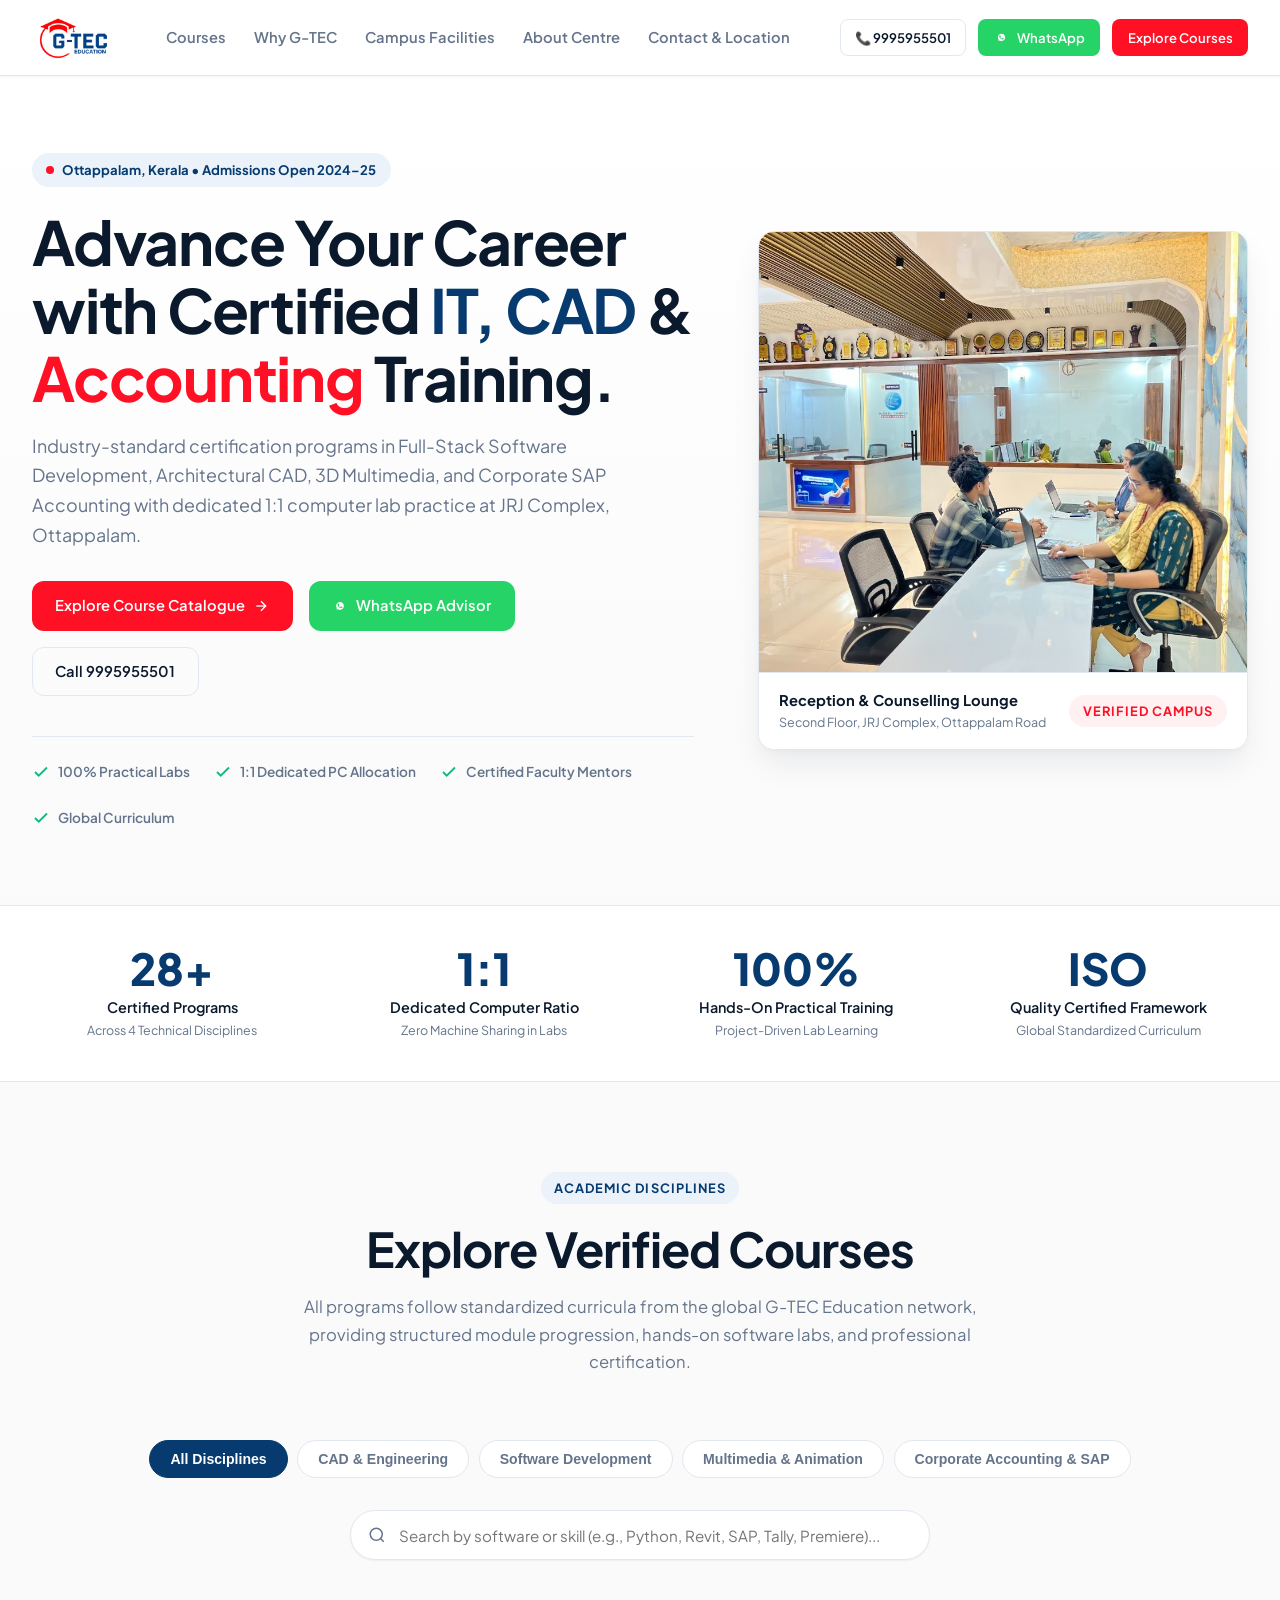
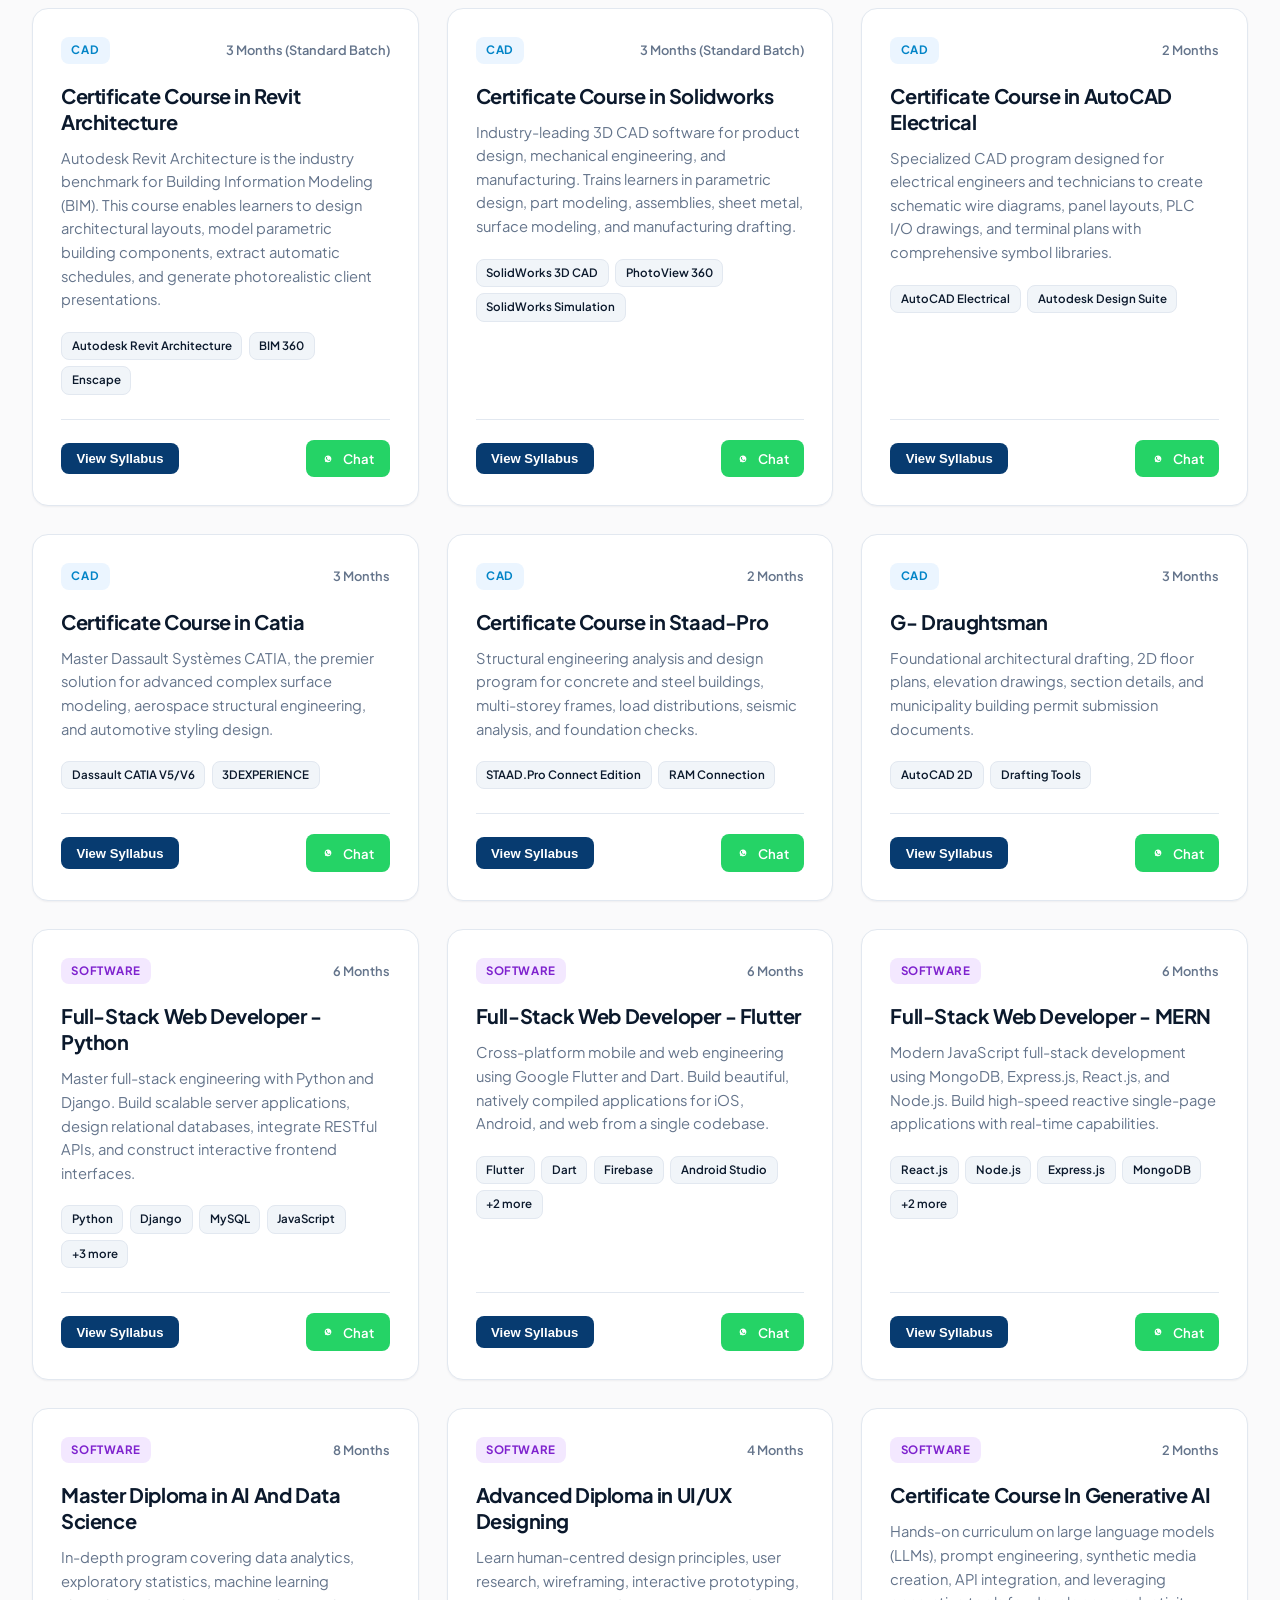
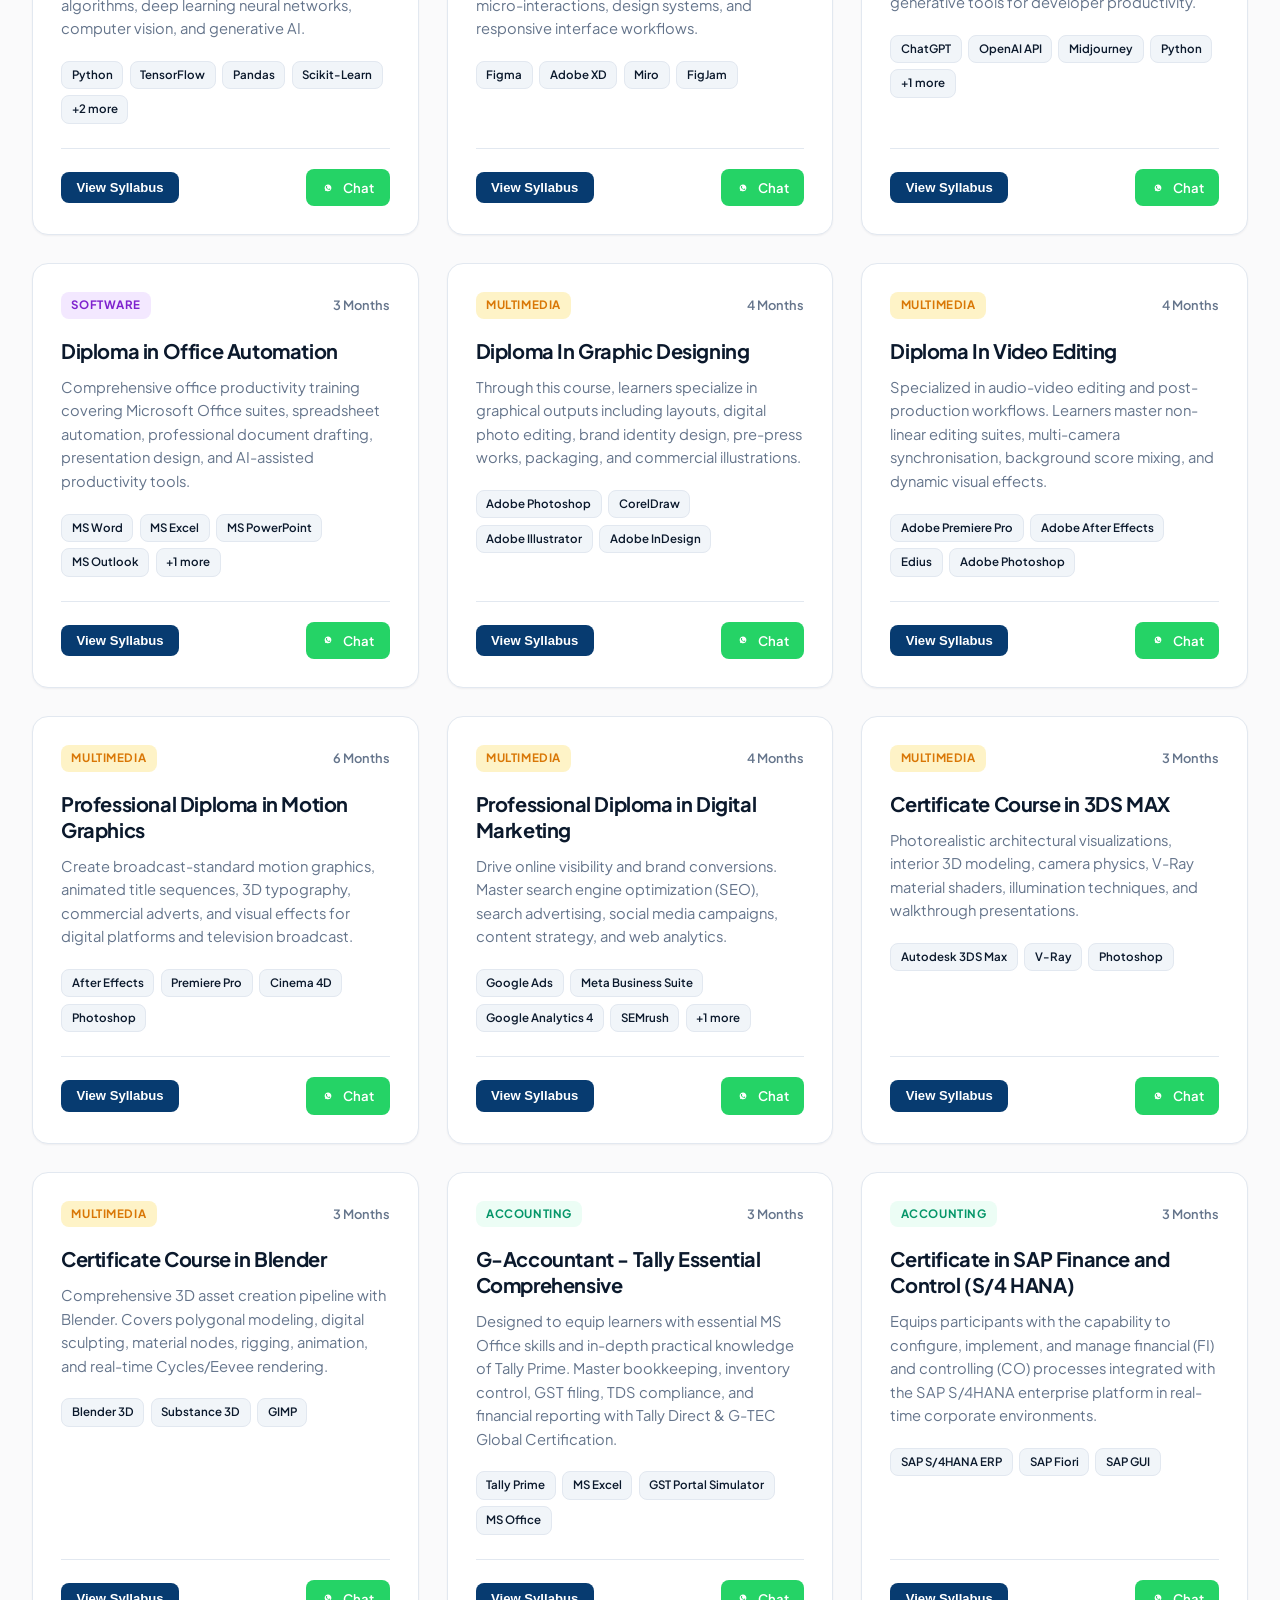
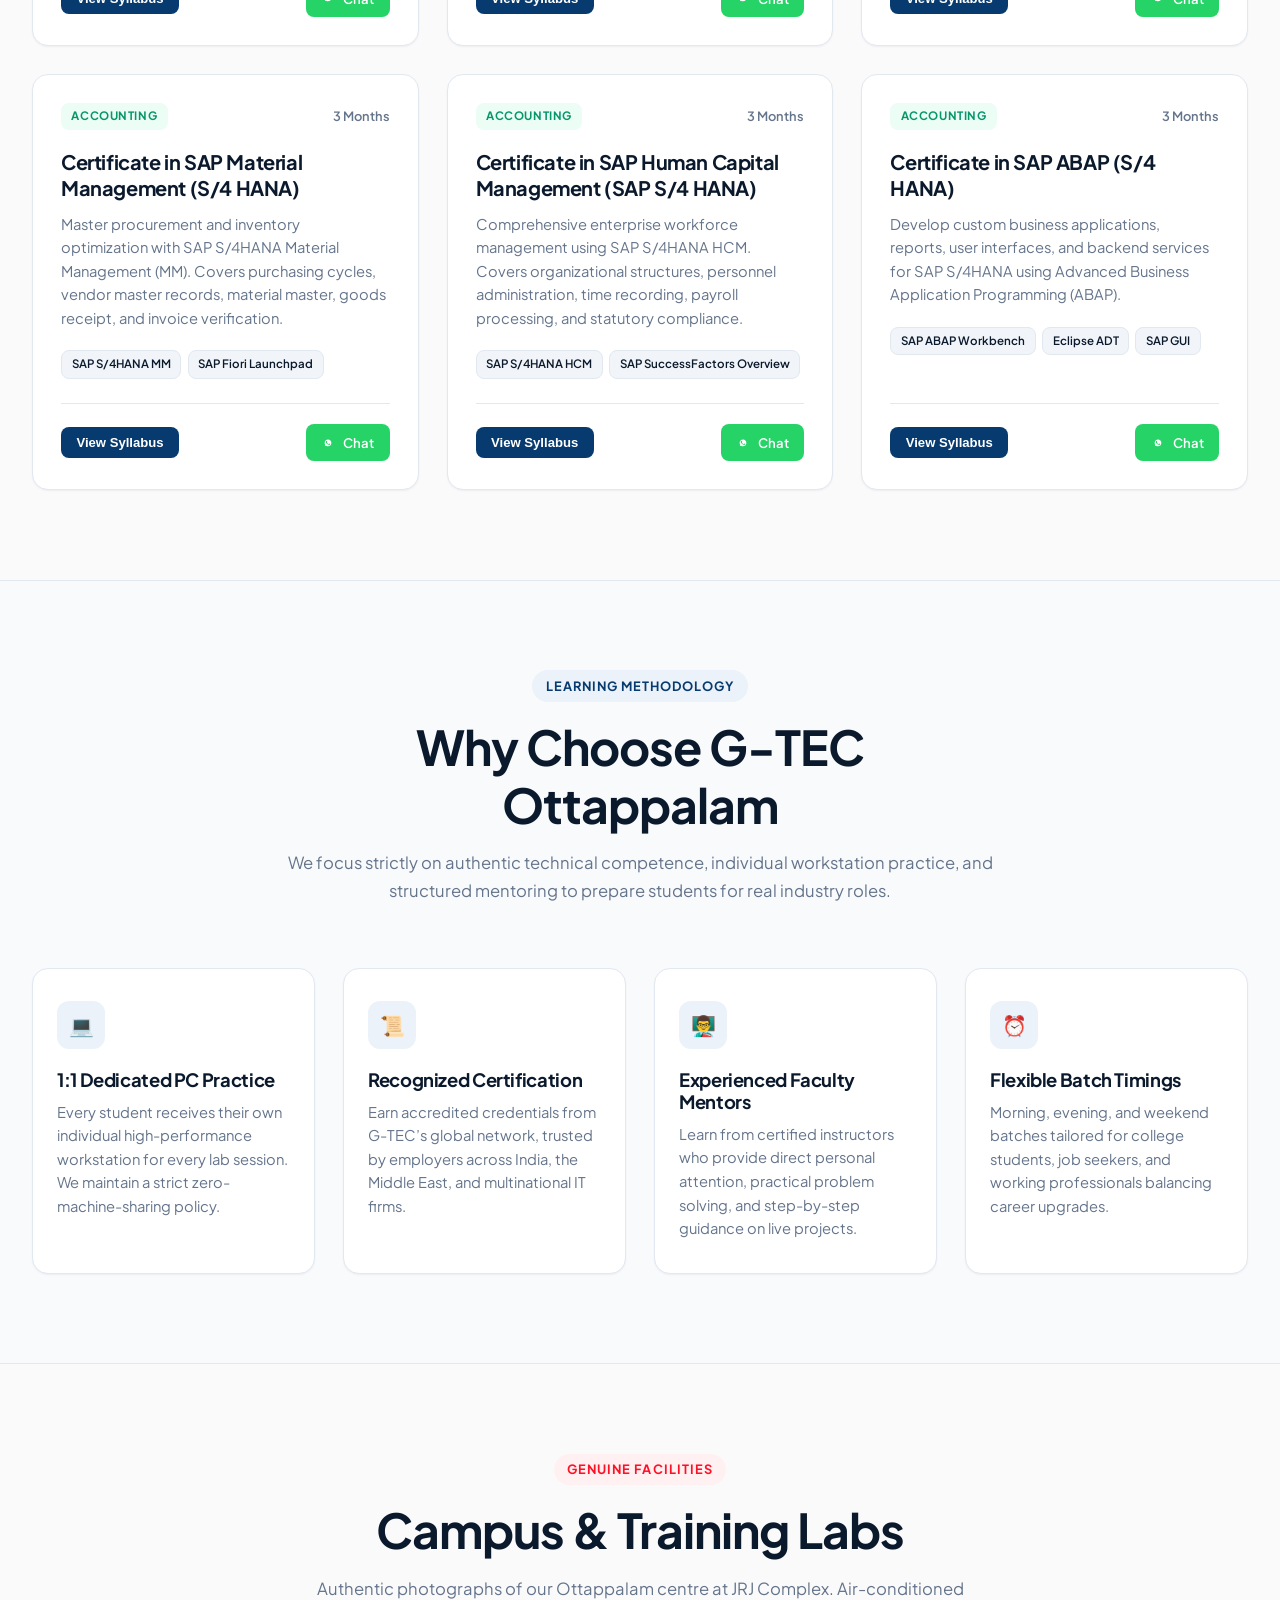
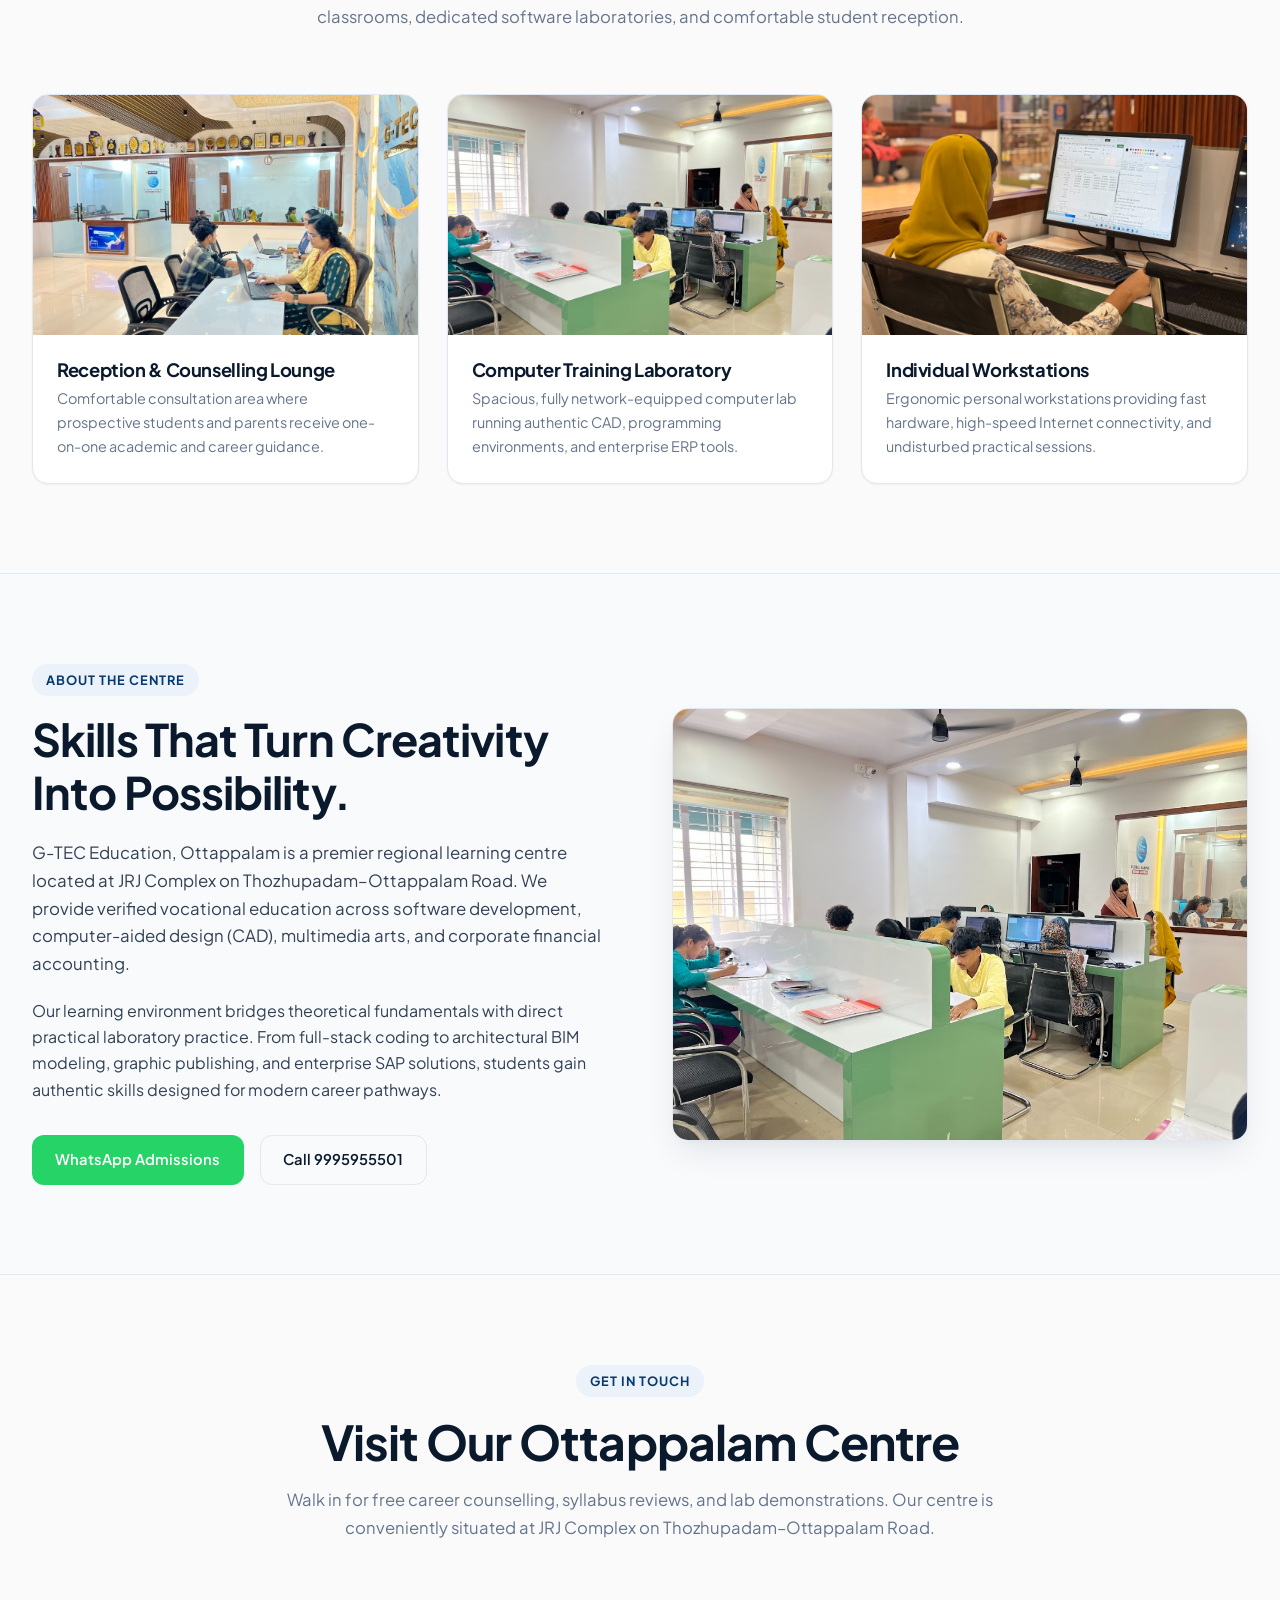
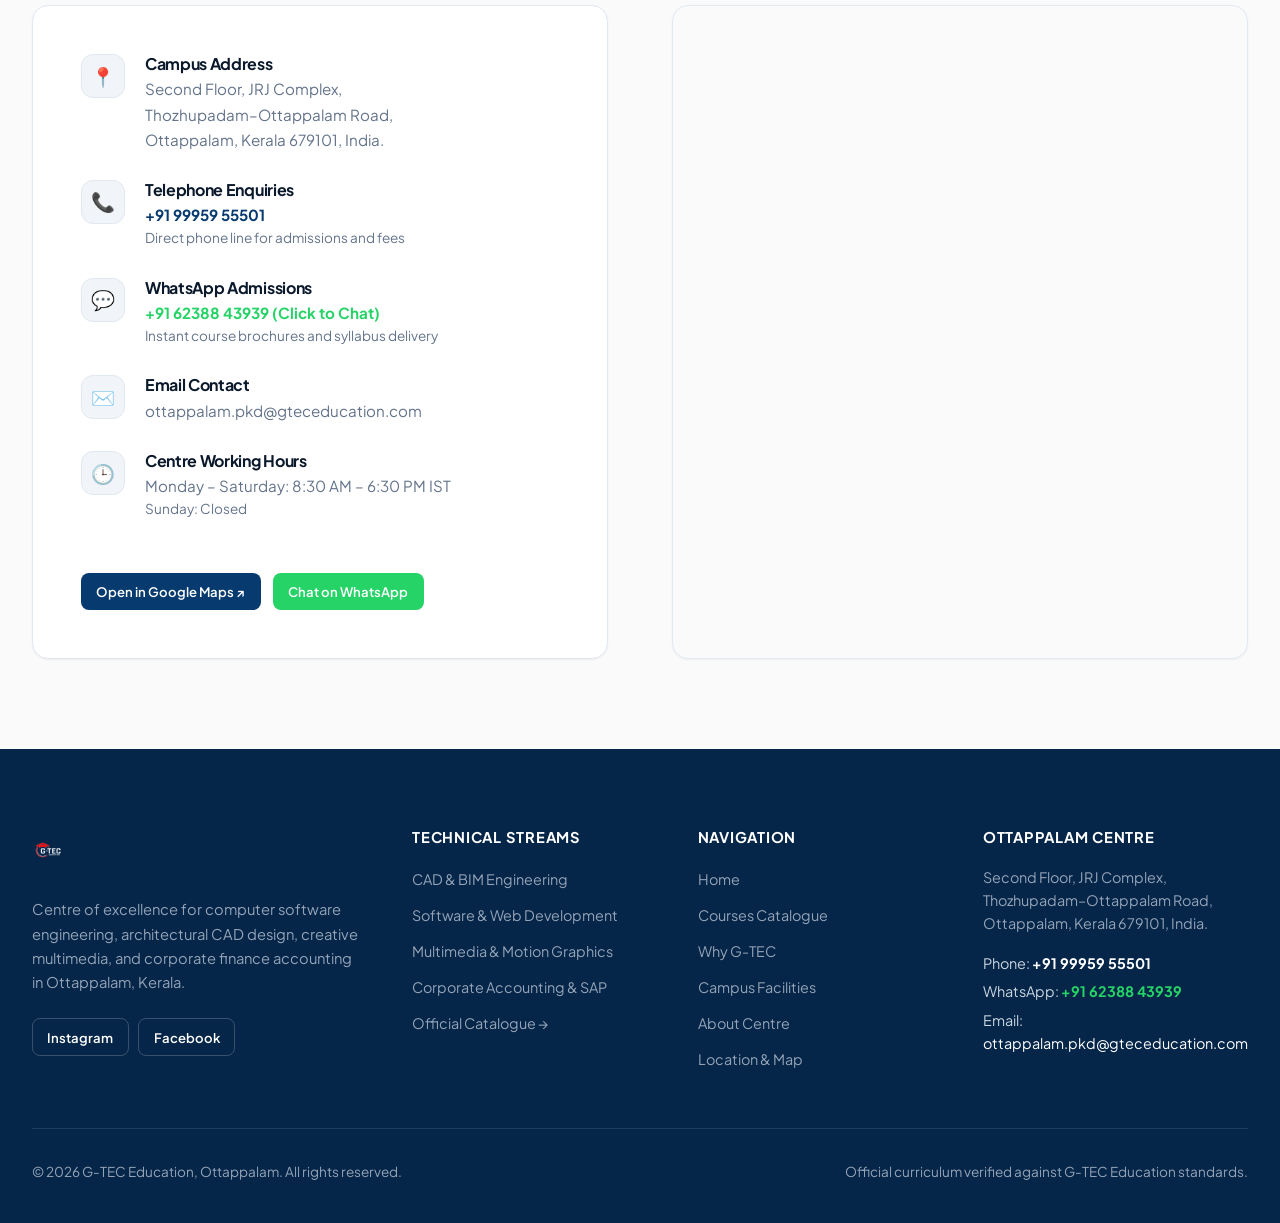
==== commit 5bfbc857: "Elevate design to executive professional corporate tier" ====
--- a/index.html
+++ b/index.html
@@ -6,18 +6,18 @@
   <meta http-equiv="X-UA-Compatible" content="ie=edge" />
 
   <!-- Primary SEO Meta Tags -->
-  <title>G-TEC Education Ottappalam | Certified IT, CAD, Multimedia & Accounting Institute</title>
-  <meta name="title" content="G-TEC Education Ottappalam | Certified IT, CAD, Multimedia & Accounting Institute" />
-  <meta name="description" content="Premier technical training institute in Ottappalam, Kerala. Certified courses in Python Full Stack, AutoCAD, Revit, Adobe Premiere, SAP S/4HANA, and TallyPrime at JRJ Complex." />
-  <meta name="keywords" content="G-TEC Education Ottappalam, software courses Ottappalam, computer institute Kerala, Python Django course, Revit BIM training, Tally Prime accounting, SAP S4HANA course, graphic design institute Ottappalam" />
+  <title>G-TEC Education Ottappalam | Certified IT, CAD, Multimedia & Accounting Courses</title>
+  <meta name="title" content="G-TEC Education Ottappalam | Certified IT, CAD, Multimedia & Accounting Courses" />
+  <meta name="description" content="Official website of G-TEC Education, Ottappalam. Certified training in Python Full Stack, AutoCAD, Revit Architecture, Adobe Premiere, SAP S/4HANA, and TallyPrime at JRJ Complex, Ottappalam, Kerala." />
+  <meta name="keywords" content="G-TEC Education Ottappalam, computer training institute Ottappalam, software courses Kerala, Python Django course, Revit BIM training, Tally Prime accounting, SAP S4HANA course, graphic design institute Ottappalam" />
   <meta name="robots" content="index, follow" />
-  <meta name="theme-color" content="#FAFAF7" />
+  <meta name="theme-color" content="#FFFFFF" />
 
   <!-- Open Graph / Social -->
   <meta property="og:type" content="website" />
-  <meta property="og:url" content="https://final-third-haris.github.io/Gtec-Ottapalam/" />
-  <meta property="og:title" content="G-TEC Education Ottappalam | Build Skills for a Digital World" />
-  <meta property="og:description" content="Certified training in CAD Engineering, Software Development, Multimedia Arts, and Corporate Accounting at G-TEC Ottappalam." />
+  <meta property="og:url" content="https://final-third-haris.github.io/gtec/" />
+  <meta property="og:title" content="G-TEC Education Ottappalam | Certified IT, CAD & Accounting Education" />
+  <meta property="og:description" content="Discover career-focused certification programs in Software Development, CAD, Multimedia, and Accounting at G-TEC Education Ottappalam." />
   <meta property="og:image" content="./reception-lounge.jpg" />
 
   <!-- Favicon -->
@@ -28,7 +28,7 @@
   <link rel="preconnect" href="https://fonts.googleapis.com" />
   <link rel="preconnect" href="https://fonts.gstatic.com" crossorigin />
 
-  <!-- Main Stylesheet -->
+  <!-- Stylesheet -->
   <link rel="stylesheet" href="./main.css" />
 
   <!-- Structured Data JSON-LD -->
@@ -37,10 +37,10 @@
     "@context": "https://schema.org",
     "@type": "EducationalOrganization",
     "name": "G-TEC Education, Ottappalam",
-    "description": "Leading computer training centre in Ottappalam providing certified programs in Software Development, CAD, Multimedia, and Corporate Accounting.",
-    "url": "https://final-third-haris.github.io/Gtec-Ottapalam/",
-    "logo": "https://final-third-haris.github.io/Gtec-Ottapalam/gtec-logo.png",
-    "image": "https://final-third-haris.github.io/Gtec-Ottapalam/reception-lounge.jpg",
+    "description": "Premier computer training institute in Ottappalam offering certified courses in Software Development, CAD Engineering, Multimedia, and Corporate Accounting.",
+    "url": "https://final-third-haris.github.io/gtec/",
+    "logo": "https://final-third-haris.github.io/gtec/gtec-logo.png",
+    "image": "https://final-third-haris.github.io/gtec/reception-lounge.jpg",
     "telephone": "+919995955501",
     "email": "ottappalam.pkd@gteceducation.com",
     "address": {
@@ -66,36 +66,32 @@
 </head>
 <body>
 
-  <!-- Floating Header Island -->
-  <header class="site-header" id="site-header">
-    <div class="header-dock">
-      <div class="brand-wrapper">
-        <a href="#hero" aria-label="G-TEC Education Ottappalam Home">
-          <img src="./gtec-logo.png" alt="G-TEC Education Ottappalam Logo" class="brand-logo-img" width="160" height="38" />
+  <!-- Solid Executive Header -->
+  <header class="site-header">
+    <div class="container header-container">
+      <a href="#hero" aria-label="G-TEC Education Ottappalam Home">
+        <img src="./gtec-logo.png" alt="G-TEC Education Ottappalam Logo" class="brand-logo-img" width="180" height="42" />
+      </a>
+
+      <nav class="nav-desktop" aria-label="Main Navigation">
+        <a href="#courses" class="nav-link">Courses</a>
+        <a href="#features" class="nav-link">Why G-TEC</a>
+        <a href="#campus" class="nav-link">Campus Facilities</a>
+        <a href="#about" class="nav-link">About Centre</a>
+        <a href="#contact" class="nav-link">Contact & Location</a>
+      </nav>
+
+      <div class="header-actions">
+        <a href="tel:+919995955501" class="btn btn-outline btn-sm hide-mobile" aria-label="Call G-TEC Ottappalam">
+          <span>📞 9995955501</span>
         </a>
-      </div>
-
-      <nav class="nav-links-desktop" aria-label="Main Navigation">
-        <a href="#hero" class="nav-pill-link active">Overview</a>
-        <a href="#about" class="nav-pill-link">Philosophy</a>
-        <a href="#disciplines" class="nav-pill-link">Disciplines</a>
-        <a href="#matcher" class="nav-pill-link">Career Match</a>
-        <a href="#campus" class="nav-pill-link">Campus</a>
-        <a href="#contact" class="nav-pill-link">Visit & Contact</a>
-      </nav>
-
-      <div class="header-cta-group">
-        <div class="editorial-badge hide-mobile">
-          <span class="pulse-indicator green"></span>
-          <span>Admissions Open</span>
-        </div>
         <a href="https://wa.me/916238843939" target="_blank" rel="noopener noreferrer" class="btn btn-whatsapp btn-sm hide-mobile" aria-label="Chat on WhatsApp">
           <svg width="15" height="15" viewBox="0 0 24 24" fill="currentColor">
             <path d="M12.031 6.172c-3.181 0-5.767 2.586-5.768 5.766-.001 1.298.38 2.27 1.019 3.287l-.582 2.128 2.182-.573c.978.58 1.911.928 3.145.929 3.178 0 5.767-2.587 5.768-5.766 0-3.18-2.587-5.771-5.764-5.771zm3.392 8.244c-.144.405-.837.774-1.17.824-.312.045-.694.06-2.12-.533-1.821-.756-2.986-2.614-3.076-2.735-.09-.12-0.739-.983-.739-1.874 0-.891.468-1.328.635-1.507.167-.179.366-.224.488-.224.122 0 .245.002.35.008.113.006.262-.042.411.314.155.371.531 1.296.577 1.39.046.094.077.204.015.327-.061.123-.092.199-.183.307-.091.107-.193.24-.276.323-.092.092-.188.193-.081.378.107.184.475.786 1.021 1.272.703.627 1.296.822 1.48.914.184.092.292.077.4-.046.108-.123.461-.537.584-.722.123-.184.246-.154.414-.092.169.062 1.07.505 1.254.597.184.092.307.138.353.215.046.077.046.447-.098.852z"/>
           </svg>
           <span>WhatsApp</span>
         </a>
-        <a href="#disciplines" class="btn btn-primary btn-sm">Explore Courses</a>
+        <a href="#courses" class="btn btn-primary btn-sm">Explore Courses</a>
         <button type="button" class="mobile-toggle" onclick="toggleMobileDrawer(true)" aria-label="Open navigation menu">
           <svg width="24" height="24" viewBox="0 0 24 24" fill="none" stroke="currentColor" stroke-width="2">
             <line x1="3" y1="12" x2="21" y2="12"></line>
@@ -111,21 +107,20 @@
   <div class="mobile-nav-drawer" id="mobile-nav-drawer" onclick="toggleMobileDrawer(false)">
     <div class="drawer-panel" onclick="event.stopPropagation()">
       <div>
-        <div style="display: flex; justify-content: space-between; align-items: center; margin-bottom: 2.5rem;">
-          <img src="./gtec-logo.png" alt="G-TEC Logo" style="height: 36px; width: auto;" />
-          <button type="button" class="modal-close-cross" onclick="toggleMobileDrawer(false)">&times;</button>
-        </div>
-        <nav style="display: flex; flex-direction: column; gap: 1.25rem;">
-          <a href="#hero" class="nav-pill-link" onclick="toggleMobileDrawer(false)">Overview</a>
-          <a href="#about" class="nav-pill-link" onclick="toggleMobileDrawer(false)">Philosophy</a>
-          <a href="#disciplines" class="nav-pill-link" onclick="toggleMobileDrawer(false)">Disciplines</a>
-          <a href="#matcher" class="nav-pill-link" onclick="toggleMobileDrawer(false)">Career Matcher</a>
-          <a href="#campus" class="nav-pill-link" onclick="toggleMobileDrawer(false)">Campus Tour</a>
-          <a href="#contact" class="nav-pill-link" onclick="toggleMobileDrawer(false)">Visit & Contact</a>
+        <div style="display: flex; justify-content: space-between; align-items: center; margin-bottom: 2rem;">
+          <img src="./gtec-logo.png" alt="G-TEC Logo" style="height: 38px; width: auto;" />
+          <button type="button" style="background: none; border: none; font-size: 1.5rem; cursor: pointer;" onclick="toggleMobileDrawer(false)">&times;</button>
+        </div>
+        <nav style="display: flex; flex-direction: column; gap: 1rem;">
+          <a href="#courses" class="nav-link" onclick="toggleMobileDrawer(false)">Courses</a>
+          <a href="#features" class="nav-link" onclick="toggleMobileDrawer(false)">Why G-TEC</a>
+          <a href="#campus" class="nav-link" onclick="toggleMobileDrawer(false)">Campus Facilities</a>
+          <a href="#about" class="nav-link" onclick="toggleMobileDrawer(false)">About Centre</a>
+          <a href="#contact" class="nav-link" onclick="toggleMobileDrawer(false)">Contact & Location</a>
         </nav>
       </div>
 
-      <div style="display: flex; flex-direction: column; gap: 0.75rem; border-top: 1px solid var(--border-hairline); padding-top: 1.5rem;">
+      <div style="display: flex; flex-direction: column; gap: 0.75rem; border-top: 1px solid var(--border-light); padding-top: 1.5rem;">
         <a href="tel:+919995955501" class="btn btn-outline" style="width: 100%;">
           Call: +91 99959 55501
         </a>
@@ -138,444 +133,364 @@
 
   <main id="main-content">
 
-    <!-- HERO SECTION — SKYCLINICS KINETIC LIGHT OVERTURE -->
-    <section class="hero-section" id="hero" aria-label="G-TEC Education Ottappalam Introduction">
-      <div class="ambient-mesh"></div>
+    <!-- HERO SECTION -->
+    <section class="hero-section" id="hero">
       <div class="container">
-        
-        <div class="hero-statement-grid">
+        <div class="hero-grid">
+          
           <div>
-            <div class="editorial-badge red">
-              <span class="pulse-indicator"></span>
-              <span>Ottappalam, Kerala • Academic Centre</span>
-            </div>
-
-            <h1 class="hero-headline">
-              LEARN.<br />
-              <span class="highlight-red">CREATE.</span><br />
-              <span class="stroke-navy">BECOME.</span>
+            <div class="hero-badge">
+              <span class="pulse-dot"></span>
+              <span>Ottappalam, Kerala • Admissions Open 2024–25</span>
+            </div>
+
+            <h1 class="hero-title">
+              Advance Your Career with Certified <span class="text-primary-brand">IT, CAD</span> & <span class="text-red-brand">Accounting</span> Training.
             </h1>
 
-            <p class="hero-description">
-              The premier regional centre for certified technical excellence. Hands-on laboratory training in Software Engineering, Architectural CAD, Digital Multimedia, and Corporate SAP Accounting.
+            <p class="hero-subtitle">
+              Industry-standard certification programs in Full-Stack Software Development, Architectural CAD, 3D Multimedia, and Corporate SAP Accounting with dedicated 1:1 computer lab practice at JRJ Complex, Ottappalam.
             </p>
 
             <div class="hero-cta-deck">
-              <a href="#disciplines" class="btn btn-primary">
-                <span>Explore Verified Courses</span>
+              <a href="#courses" class="btn btn-primary">
+                <span>Explore Course Catalogue</span>
                 <svg width="16" height="16" viewBox="0 0 24 24" fill="none" stroke="currentColor" stroke-width="2">
                   <line x1="5" y1="12" x2="19" y2="12"></line>
                   <polyline points="12 5 19 12 12 19"></polyline>
                 </svg>
               </a>
-              <a href="https://wa.me/916238843939" target="_blank" rel="noopener noreferrer" class="btn btn-whatsapp">
+
+              <a href="https://wa.me/916238843939?text=Hello%20G-TEC%20Education%20Ottappalam%2C%20I%20would%20like%20to%20enquire%20about%20course%20admissions." target="_blank" rel="noopener noreferrer" class="btn btn-whatsapp">
                 <svg width="16" height="16" viewBox="0 0 24 24" fill="currentColor">
                   <path d="M12.031 6.172c-3.181 0-5.767 2.586-5.768 5.766-.001 1.298.38 2.27 1.019 3.287l-.582 2.128 2.182-.573c.978.58 1.911.928 3.145.929 3.178 0 5.767-2.587 5.768-5.766 0-3.18-2.587-5.771-5.764-5.771zm3.392 8.244c-.144.405-.837.774-1.17.824-.312.045-.694.06-2.12-.533-1.821-.756-2.986-2.614-3.076-2.735-.09-.12-0.739-.983-.739-1.874 0-.891.468-1.328.635-1.507.167-.179.366-.224.488-.224.122 0 .245.002.35.008.113.006.262-.042.411.314.155.371.531 1.296.577 1.39.046.094.077.204.015.327-.061.123-.092.199-.183.307-.091.107-.193.24-.276.323-.092.092-.188.193-.081.378.107.184.475.786 1.021 1.272.703.627 1.296.822 1.48.914.184.092.292.077.4-.046.108-.123.461-.537.584-.722.123-.184.246-.154.414-.092.169.062 1.07.505 1.254.597.184.092.307.138.353.215.046.077.046.447-.098.852z"/>
                 </svg>
+                <span>WhatsApp Advisor</span>
+              </a>
+
+              <a href="tel:+919995955501" class="btn btn-outline">
+                <span>Call 9995955501</span>
+              </a>
+            </div>
+
+            <div class="trust-badges-row">
+              <div class="trust-badge-item">
+                <svg width="18" height="18" viewBox="0 0 24 24" fill="none" stroke="currentColor" stroke-width="2.5"><polyline points="20 6 9 17 4 12"></polyline></svg>
+                <span>100% Practical Labs</span>
+              </div>
+              <div class="trust-badge-item">
+                <svg width="18" height="18" viewBox="0 0 24 24" fill="none" stroke="currentColor" stroke-width="2.5"><polyline points="20 6 9 17 4 12"></polyline></svg>
+                <span>1:1 Dedicated PC Allocation</span>
+              </div>
+              <div class="trust-badge-item">
+                <svg width="18" height="18" viewBox="0 0 24 24" fill="none" stroke="currentColor" stroke-width="2.5"><polyline points="20 6 9 17 4 12"></polyline></svg>
+                <span>Certified Faculty Mentors</span>
+              </div>
+              <div class="trust-badge-item">
+                <svg width="18" height="18" viewBox="0 0 24 24" fill="none" stroke="currentColor" stroke-width="2.5"><polyline points="20 6 9 17 4 12"></polyline></svg>
+                <span>Global Curriculum</span>
+              </div>
+            </div>
+          </div>
+
+          <!-- Hero Media Card -->
+          <div class="hero-media-wrapper">
+            <div class="hero-image-card">
+              <img src="./reception-lounge.jpg" alt="G-TEC Education Ottappalam Reception and Counselling Centre" width="600" height="440" />
+              <div class="hero-image-caption-bar">
+                <div>
+                  <div class="caption-label">Reception & Counselling Lounge</div>
+                  <div class="caption-sub">Second Floor, JRJ Complex, Ottappalam Road</div>
+                </div>
+                <span class="section-tag red" style="margin-bottom: 0;">Verified Campus</span>
+              </div>
+            </div>
+          </div>
+
+        </div>
+      </div>
+    </section>
+
+    <!-- METRICS STRIP -->
+    <section class="metrics-strip">
+      <div class="container">
+        <div class="metrics-grid">
+          <div class="metric-card">
+            <div class="metric-number">28+</div>
+            <div class="metric-label">Certified Programs</div>
+            <div class="metric-sub">Across 4 Technical Disciplines</div>
+          </div>
+          <div class="metric-card">
+            <div class="metric-number">1:1</div>
+            <div class="metric-label">Dedicated Computer Ratio</div>
+            <div class="metric-sub">Zero Machine Sharing in Labs</div>
+          </div>
+          <div class="metric-card">
+            <div class="metric-number">100%</div>
+            <div class="metric-label">Hands-On Practical Training</div>
+            <div class="metric-sub">Project-Driven Lab Learning</div>
+          </div>
+          <div class="metric-card">
+            <div class="metric-number">ISO</div>
+            <div class="metric-label">Quality Certified Framework</div>
+            <div class="metric-sub">Global Standardized Curriculum</div>
+          </div>
+        </div>
+      </div>
+    </section>
+
+    <!-- COURSE CATALOGUE SECTION -->
+    <section class="section" id="courses">
+      <div class="container">
+        
+        <div class="section-header">
+          <span class="section-tag">Academic Disciplines</span>
+          <h2 class="section-title">Explore Verified Courses</h2>
+          <p class="section-desc">
+            All programs follow standardized curricula from the global G-TEC Education network, providing structured module progression, hands-on software labs, and professional certification.
+          </p>
+        </div>
+
+        <!-- Category Nav Filter Buttons -->
+        <div class="courses-category-nav" role="tablist">
+          <button type="button" class="category-filter-btn active" data-category="all" onclick="setCategory('all')">All Disciplines</button>
+          <button type="button" class="category-filter-btn" data-category="cad" onclick="setCategory('cad')">CAD & Engineering</button>
+          <button type="button" class="category-filter-btn" data-category="software" onclick="setCategory('software')">Software Development</button>
+          <button type="button" class="category-filter-btn" data-category="multimedia" onclick="setCategory('multimedia')">Multimedia & Animation</button>
+          <button type="button" class="category-filter-btn" data-category="accounting" onclick="setCategory('accounting')">Corporate Accounting & SAP</button>
+        </div>
+
+        <!-- Search Input -->
+        <div class="search-box-wrapper">
+          <svg width="18" height="18" viewBox="0 0 24 24" fill="none" stroke="currentColor" stroke-width="2">
+            <circle cx="11" cy="11" r="8"></circle>
+            <line x1="21" y1="21" x2="16.65" y2="16.65"></line>
+          </svg>
+          <input type="text" id="course-search-input" placeholder="Search by software or skill (e.g., Python, Revit, SAP, Tally, Premiere)..." />
+        </div>
+
+        <!-- Course Cards Grid (Dynamically filtered + pre-rendered) -->
+        <div class="courses-cards-grid" id="courses-grid">
+          <!-- Fallback Pre-rendered Cards -->
+          <article class="course-card">
+            <div>
+              <div class="course-badge-row">
+                <span class="badge-tag cad">CAD</span>
+                <span class="duration-pill">3 Months</span>
+              </div>
+              <h3>Certificate Course in Revit Architecture</h3>
+              <p class="course-card-desc">Architectural BIM modeling, parametric family creation, construction documentation, and photorealistic 3D visualization.</p>
+              <div class="course-tools-group">
+                <span class="tool-tag">Autodesk Revit</span>
+                <span class="tool-tag">BIM Workflows</span>
+                <span class="tool-tag">3D Architecture</span>
+              </div>
+            </div>
+            <div class="course-card-actions">
+              <button type="button" class="btn btn-navy btn-sm" onclick="openCourseModal('cad-revit-architecture')">View Syllabus</button>
+              <a href="https://wa.me/916238843939?text=Hello%20G-TEC%20Ottappalam%2C%20I%20would%20like%20to%20know%20more%20about%20Revit%20Architecture." target="_blank" rel="noopener noreferrer" class="btn btn-whatsapp btn-sm">Enquire on WhatsApp</a>
+            </div>
+          </article>
+
+          <article class="course-card">
+            <div>
+              <div class="course-badge-row">
+                <span class="badge-tag software">SOFTWARE</span>
+                <span class="duration-pill">6 Months</span>
+              </div>
+              <h3>Full-Stack Web Developer - Python</h3>
+              <p class="course-card-desc">Comprehensive full-stack engineering with Python, Django, REST APIs, PostgreSQL, HTML5, CSS3, JavaScript, and Git version control.</p>
+              <div class="course-tools-group">
+                <span class="tool-tag">Python</span>
+                <span class="tool-tag">Django</span>
+                <span class="tool-tag">PostgreSQL</span>
+                <span class="tool-tag">REST APIs</span>
+              </div>
+            </div>
+            <div class="course-card-actions">
+              <button type="button" class="btn btn-navy btn-sm" onclick="openCourseModal('sw-python-fullstack')">View Syllabus</button>
+              <a href="https://wa.me/916238843939?text=Hello%20G-TEC%20Ottappalam%2C%20I%20would%20like%20to%20know%20more%20about%20Python%20Full%20Stack." target="_blank" rel="noopener noreferrer" class="btn btn-whatsapp btn-sm">Enquire on WhatsApp</a>
+            </div>
+          </article>
+
+          <article class="course-card">
+            <div>
+              <div class="course-badge-row">
+                <span class="badge-tag multimedia">MULTIMEDIA</span>
+                <span class="duration-pill">3 Months</span>
+              </div>
+              <h3>Diploma In Video Editing</h3>
+              <p class="course-card-desc">Professional non-linear video editing, color grading, multi-cam workflows, audio mastering, and broadcast exporting.</p>
+              <div class="course-tools-group">
+                <span class="tool-tag">Adobe Premiere Pro</span>
+                <span class="tool-tag">After Effects</span>
+                <span class="tool-tag">Audition</span>
+              </div>
+            </div>
+            <div class="course-card-actions">
+              <button type="button" class="btn btn-navy btn-sm" onclick="openCourseModal('mm-video-editing')">View Syllabus</button>
+              <a href="https://wa.me/916238843939?text=Hello%20G-TEC%20Ottappalam%2C%20I%20would%20like%20to%20know%20more%20about%20Video%20Editing." target="_blank" rel="noopener noreferrer" class="btn btn-whatsapp btn-sm">Enquire on WhatsApp</a>
+            </div>
+          </article>
+
+          <article class="course-card">
+            <div>
+              <div class="course-badge-row">
+                <span class="badge-tag accounting">ACCOUNTING</span>
+                <span class="duration-pill">3 Months</span>
+              </div>
+              <h3>Certificate in SAP Finance and Control (S/4 HANA)</h3>
+              <p class="course-card-desc">Enterprise financial accounting on the SAP S/4HANA ERP suite covering General Ledger, Accounts Payable, Receivable, and Asset Accounting.</p>
+              <div class="course-tools-group">
+                <span class="tool-tag">SAP S/4HANA</span>
+                <span class="tool-tag">SAP FICO</span>
+                <span class="tool-tag">General Ledger</span>
+              </div>
+            </div>
+            <div class="course-card-actions">
+              <button type="button" class="btn btn-navy btn-sm" onclick="openCourseModal('acc-sap-fico')">View Syllabus</button>
+              <a href="https://wa.me/916238843939?text=Hello%20G-TEC%20Ottappalam%2C%20I%20would%20like%20to%20know%20more%20about%20SAP%20FICO." target="_blank" rel="noopener noreferrer" class="btn btn-whatsapp btn-sm">Enquire on WhatsApp</a>
+            </div>
+          </article>
+        </div>
+
+      </div>
+    </section>
+
+    <!-- WHY CHOOSE G-TEC (TRUST ARCHITECTURE) -->
+    <section class="section section-alt" id="features">
+      <div class="container">
+        
+        <div class="section-header">
+          <span class="section-tag">Learning Methodology</span>
+          <h2 class="section-title">Why Choose G-TEC Ottappalam</h2>
+          <p class="section-desc">
+            We focus strictly on authentic technical competence, individual workstation practice, and structured mentoring to prepare students for real industry roles.
+          </p>
+        </div>
+
+        <div class="features-grid">
+          <div class="feature-box">
+            <div class="feature-icon-wrapper">💻</div>
+            <h4>1:1 Dedicated PC Practice</h4>
+            <p>Every student receives their own individual high-performance workstation for every lab session. We maintain a strict zero-machine-sharing policy.</p>
+          </div>
+
+          <div class="feature-box">
+            <div class="feature-icon-wrapper">📜</div>
+            <h4>Recognized Certification</h4>
+            <p>Earn accredited credentials from G-TEC’s global network, trusted by employers across India, the Middle East, and multinational IT firms.</p>
+          </div>
+
+          <div class="feature-box">
+            <div class="feature-icon-wrapper">👨‍🏫</div>
+            <h4>Experienced Faculty Mentors</h4>
+            <p>Learn from certified instructors who provide direct personal attention, practical problem solving, and step-by-step guidance on live projects.</p>
+          </div>
+
+          <div class="feature-box">
+            <div class="feature-icon-wrapper">⏰</div>
+            <h4>Flexible Batch Timings</h4>
+            <p>Morning, evening, and weekend batches tailored for college students, job seekers, and working professionals balancing career upgrades.</p>
+          </div>
+        </div>
+
+      </div>
+    </section>
+
+    <!-- AUTHENTIC CAMPUS FACILITIES -->
+    <section class="section" id="campus">
+      <div class="container">
+        
+        <div class="section-header">
+          <span class="section-tag red">Genuine Facilities</span>
+          <h2 class="section-title">Campus & Training Labs</h2>
+          <p class="section-desc">
+            Authentic photographs of our Ottappalam centre at JRJ Complex. Air-conditioned classrooms, dedicated software laboratories, and comfortable student reception.
+          </p>
+        </div>
+
+        <div class="campus-cards-grid">
+          <div class="campus-card">
+            <img src="./reception-lounge.jpg" alt="Reception and Student Counselling Lounge" loading="lazy" />
+            <div class="campus-card-content">
+              <h4>Reception & Counselling Lounge</h4>
+              <p>Comfortable consultation area where prospective students and parents receive one-on-one academic and career guidance.</p>
+            </div>
+          </div>
+
+          <div class="campus-card">
+            <img src="./training-lab-wide.jpg" alt="High-Performance Computer Training Lab" loading="lazy" />
+            <div class="campus-card-content">
+              <h4>Computer Training Laboratory</h4>
+              <p>Spacious, fully network-equipped computer lab running authentic CAD, programming environments, and enterprise ERP tools.</p>
+            </div>
+          </div>
+
+          <div class="campus-card">
+            <img src="./student-workstation.jpg" alt="Dedicated Student Workstation" loading="lazy" />
+            <div class="campus-card-content">
+              <h4>Individual Workstations</h4>
+              <p>Ergonomic personal workstations providing fast hardware, high-speed Internet connectivity, and undisturbed practical sessions.</p>
+            </div>
+          </div>
+        </div>
+
+      </div>
+    </section>
+
+    <!-- ABOUT SECTION -->
+    <section class="section section-alt" id="about">
+      <div class="container">
+        <div style="display: grid; grid-template-columns: 1fr 1fr; gap: clamp(2rem, 5vw, 4rem); align-items: center;">
+          <div>
+            <span class="section-tag">About The Centre</span>
+            <h2 style="font-size: clamp(2rem, 3.5vw, 2.8rem); margin-bottom: 1.25rem;">
+              Skills That Turn Creativity Into Possibility.
+            </h2>
+            <p style="margin-bottom: 1.25rem; font-size: 1.05rem;">
+              G-TEC Education, Ottappalam is a premier regional learning centre located at JRJ Complex on Thozhupadam–Ottappalam Road. We provide verified vocational education across software development, computer-aided design (CAD), multimedia arts, and corporate financial accounting.
+            </p>
+            <p style="margin-bottom: 2rem;">
+              Our learning environment bridges theoretical fundamentals with direct practical laboratory practice. From full-stack coding to architectural BIM modeling, graphic publishing, and enterprise SAP solutions, students gain authentic skills designed for modern career pathways.
+            </p>
+            <div style="display: flex; gap: 1rem; flex-wrap: wrap;">
+              <a href="https://wa.me/916238843939" target="_blank" rel="noopener noreferrer" class="btn btn-whatsapp">
                 <span>WhatsApp Admissions</span>
               </a>
               <a href="tel:+919995955501" class="btn btn-outline">
                 <span>Call 9995955501</span>
               </a>
             </div>
-
-            <div style="display: flex; gap: 2rem; flex-wrap: wrap;">
-              <div>
-                <div style="font-family: var(--font-display); font-size: 1.8rem; font-weight: 800; color: var(--text-primary); line-height: 1;">28+</div>
-                <div style="font-family: var(--font-mono); font-size: 0.72rem; color: var(--text-muted); text-transform: uppercase;">Certified Tracks</div>
-              </div>
-              <div style="width: 1px; background: var(--border-hairline);"></div>
-              <div>
-                <div style="font-family: var(--font-display); font-size: 1.8rem; font-weight: 800; color: var(--text-primary); line-height: 1;">100%</div>
-                <div style="font-family: var(--font-mono); font-size: 0.72rem; color: var(--text-muted); text-transform: uppercase;">Hands-On Labs</div>
-              </div>
-              <div style="width: 1px; background: var(--border-hairline);"></div>
-              <div>
-                <div style="font-family: var(--font-display); font-size: 1.8rem; font-weight: 800; color: var(--text-primary); line-height: 1;">ISO</div>
-                <div style="font-family: var(--font-mono); font-size: 0.72rem; color: var(--text-muted); text-transform: uppercase;">Certified Quality</div>
-              </div>
-            </div>
-          </div>
-
-          <!-- Hero Asymmetric Visual Composition -->
-          <div class="hero-visual-frame">
-            <div class="hero-main-photo-card">
-              <img src="./reception-lounge.jpg" alt="G-TEC Education Ottappalam Reception and Counselling Lounge" width="600" height="480" />
-              <div class="hero-photo-plaque">
-                <div>
-                  <div class="plaque-title">Reception & Counselling Lounge</div>
-                  <div class="plaque-meta">Second Floor, JRJ Complex, Ottappalam</div>
-                </div>
-                <span class="editorial-badge red">Real Facility</span>
-              </div>
-            </div>
-
-            <!-- Overlapping Workstation Badge -->
-            <div class="hero-sub-photo-badge">
-              <img src="./student-workstation.jpg" alt="Dedicated Student Workstation" width="220" height="120" />
-              <div class="hero-sub-caption">1:1 Dedicated PC Station</div>
-            </div>
-          </div>
-        </div>
-
+          </div>
+
+          <div>
+            <img src="./training-lab-perspective.jpg" alt="Classroom and lab environment at G-TEC Ottappalam" style="border-radius: var(--radius-lg); box-shadow: var(--shadow-card-hover); border: 1px solid var(--border-light);" />
+          </div>
+        </div>
       </div>
     </section>
 
-    <!-- RUNNING KINETIC TICKER -->
-    <div class="ticker-band" aria-hidden="true">
-      <div class="ticker-track">
-        <span class="ticker-item">ARCHITECTURAL CAD & BIM <span class="ticker-divider">✦</span></span>
-        <span class="ticker-item">FULL STACK SOFTWARE DEVELOPMENT <span class="ticker-divider">✦</span></span>
-        <span class="ticker-item">3D ANIMATION & MOTION GRAPHICS <span class="ticker-divider">✦</span></span>
-        <span class="ticker-item">SAP S/4HANA & CORPORATE ACCOUNTING <span class="ticker-divider">✦</span></span>
-        <span class="ticker-item">PYTHON & GENERATIVE AI <span class="ticker-divider">✦</span></span>
-        <span class="ticker-item">AUTODESK REVIT & 3DS MAX <span class="ticker-divider">✦</span></span>
-        <span class="ticker-item">TALLY PRIME WITH GULF VAT <span class="ticker-divider">✦</span></span>
-        <!-- Duplicated for seamless infinite slide -->
-        <span class="ticker-item">ARCHITECTURAL CAD & BIM <span class="ticker-divider">✦</span></span>
-        <span class="ticker-item">FULL STACK SOFTWARE DEVELOPMENT <span class="ticker-divider">✦</span></span>
-        <span class="ticker-item">3D ANIMATION & MOTION GRAPHICS <span class="ticker-divider">✦</span></span>
-        <span class="ticker-item">SAP S/4HANA & CORPORATE ACCOUNTING <span class="ticker-divider">✦</span></span>
-        <span class="ticker-item">PYTHON & GENERATIVE AI <span class="ticker-divider">✦</span></span>
-        <span class="ticker-item">AUTODESK REVIT & 3DS MAX <span class="ticker-divider">✦</span></span>
-        <span class="ticker-item">TALLY PRIME WITH GULF VAT <span class="ticker-divider">✦</span></span>
-      </div>
-    </div>
-
-    <!-- PHILOSOPHY / ABOUT SPREAD -->
-    <section class="section section-secondary" id="about" aria-label="About G-TEC Education Ottappalam">
-      <div class="container">
-        <div class="about-spread">
-          <div>
-            <div class="section-label-super">01 // Architectural Philosophy</div>
-            <h2 class="about-headline">
-              SKILLS THAT TURN CREATIVITY INTO POSSIBILITY.
-            </h2>
-            <p class="about-narrative">
-              G-TEC Education, Ottappalam provides genuine vocational mastery. Established at JRJ Complex on Thozhupadam–Ottappalam Road, our classrooms bridge theoretical frameworks with daily laboratory immersion.
-            </p>
-            <p class="about-narrative">
-              From building enterprise full-stack web applications and complex BIM models to rendering 3D motion graphics and managing enterprise SAP general ledgers, every curriculum track is delivered by certified mentors.
-            </p>
-
-            <div class="about-metrics-row">
-              <div>
-                <div class="metric-num">4</div>
-                <div class="metric-desc">Core Technical Faculties</div>
-              </div>
-              <div>
-                <div class="metric-num">1:1</div>
-                <div class="metric-desc">Dedicated PC Allocation</div>
-              </div>
-              <div>
-                <div class="metric-num">100%</div>
-                <div class="metric-desc">Curriculum Transparency</div>
-              </div>
-            </div>
-          </div>
-
-          <div class="about-media-composition">
-            <div class="about-main-image">
-              <img src="./training-lab-wide.jpg" alt="High-Performance Computing Lab at G-TEC Ottappalam" width="600" height="520" />
-            </div>
-          </div>
-        </div>
-      </div>
-    </section>
-
-    <!-- DISCIPLINE MATRIX ("FIND YOUR FIELD") — SKYCLINICS CORE -->
-    <section class="section" id="disciplines" aria-label="Course Discovery Matrix">
+    <!-- CONTACT, LOCATION & INTERACTIVE MAP -->
+    <section class="section" id="contact">
       <div class="container">
         
-        <div class="matrix-header-group">
-          <div>
-            <div class="section-label-super">02 // The Curriculum Matrix</div>
-            <h2 class="matrix-title">FIND YOUR FIELD.</h2>
-          </div>
-          <div class="editorial-badge" id="courses-count-label">
-            24 Flagship Tracks
-          </div>
-        </div>
-
-        <!-- Category Nav -->
-        <div class="discipline-nav" role="tablist">
-          <button type="button" class="discipline-tab-btn" data-category="cad" onclick="setCategory('cad')" role="tab" aria-selected="false">
-            <span class="tab-num">01 / CAD & BIM</span>
+        <div class="section-header">
+          <span class="section-tag">Get In Touch</span>
+          <h2 class="section-title">Visit Our Ottappalam Centre</h2>
+          <p class="section-desc">
+            Walk in for free career counselling, syllabus reviews, and lab demonstrations. Our centre is conveniently situated at JRJ Complex on Thozhupadam–Ottappalam Road.
+          </p>
+        </div>
+
+        <div class="contact-grid">
+          
+          <div class="contact-info-panel">
             <div>
-              <div class="tab-title">CAD Engineering</div>
-              <div class="tab-subtitle">Revit • AutoCAD • SolidWorks</div>
-            </div>
-          </button>
-
-          <button type="button" class="discipline-tab-btn" data-category="software" onclick="setCategory('software')" role="tab" aria-selected="false">
-            <span class="tab-num">02 / SOFTWARE</span>
-            <div>
-              <div class="tab-title">Software & AI</div>
-              <div class="tab-subtitle">Python • Flutter • MERN • AI</div>
-            </div>
-          </button>
-
-          <button type="button" class="discipline-tab-btn" data-category="multimedia" onclick="setCategory('multimedia')" role="tab" aria-selected="false">
-            <span class="tab-num">03 / MULTIMEDIA</span>
-            <div>
-              <div class="tab-title">Visual Arts & VFX</div>
-              <div class="tab-subtitle">Premiere • 3ds Max • Blender</div>
-            </div>
-          </button>
-
-          <button type="button" class="discipline-tab-btn" data-category="accounting" onclick="setCategory('accounting')" role="tab" aria-selected="false">
-            <span class="tab-num">04 / ACCOUNTING</span>
-            <div>
-              <div class="tab-title">Corporate Finance</div>
-              <div class="tab-subtitle">SAP S/4HANA • Tally Prime • VAT</div>
-            </div>
-          </button>
-        </div>
-
-        <!-- Filter & Real-Time Search Bar -->
-        <div class="courses-filter-bar">
-          <div class="search-input-wrap">
-            <svg width="18" height="18" viewBox="0 0 24 24" fill="none" stroke="currentColor" stroke-width="2" style="color: var(--text-muted);">
-              <circle cx="11" cy="11" r="8"></circle>
-              <line x1="21" y1="21" x2="16.65" y2="16.65"></line>
-            </svg>
-            <input type="text" id="course-search-input" placeholder="Search by software or skill (e.g., Python, Revit, SAP, Video Editing, Tally)..." />
-          </div>
-          <button type="button" class="btn btn-outline btn-sm" onclick="resetCourseFilters()">
-            Show All
-          </button>
-        </div>
-
-        <!-- Dynamic Courses Grid (Pre-rendered for instant SEO & zero blank screen) -->
-        <div class="courses-showcase-grid" id="courses-grid">
-          <!-- Rendered dynamically by bundle.js and pre-rendered below -->
-          <article class="course-card-premium" id="card-cad-revit-architecture">
-            <div>
-              <div class="card-top-meta">
-                <span class="course-category-tag">CAD</span>
-                <span class="course-duration-tag">3 Months</span>
-              </div>
-              <h3 class="course-name-h3">Certificate Course in Revit Architecture</h3>
-              <p class="course-excerpt">Comprehensive architectural BIM modeling, parametric family creation, construction documentation, and photorealistic 3D visualization.</p>
-              <div class="tools-pill-group">
-                <span class="tool-chip">Autodesk Revit</span>
-                <span class="tool-chip">BIM Tools</span>
-                <span class="tool-chip">3D Modeling</span>
-              </div>
-            </div>
-            <div class="card-action-bar">
-              <button type="button" class="btn btn-navy btn-sm" onclick="openCourseModal('cad-revit-architecture')">
-                <span>Explore Syllabus</span>
-              </button>
-              <a href="https://wa.me/916238843939?text=Hello%20G-TEC%20Education%20Ottappalam%2C%20I%20would%20like%20to%20know%20more%20about%20Revit%20Architecture." target="_blank" rel="noopener noreferrer" class="btn btn-whatsapp btn-sm">
-                <span>Chat</span>
-              </a>
-            </div>
-          </article>
-
-          <article class="course-card-premium" id="card-sw-python-fullstack">
-            <div>
-              <div class="card-top-meta">
-                <span class="course-category-tag">SOFTWARE</span>
-                <span class="course-duration-tag">6 Months</span>
-              </div>
-              <h3 class="course-name-h3">Full-Stack Web Developer - Python</h3>
-              <p class="course-excerpt">End-to-end full-stack web engineering with Python, Django, REST APIs, PostgreSQL, HTML5, CSS3, JavaScript, and Git version control.</p>
-              <div class="tools-pill-group">
-                <span class="tool-chip">Python</span>
-                <span class="tool-chip">Django</span>
-                <span class="tool-chip">PostgreSQL</span>
-                <span class="tool-chip">REST APIs</span>
-              </div>
-            </div>
-            <div class="card-action-bar">
-              <button type="button" class="btn btn-navy btn-sm" onclick="openCourseModal('sw-python-fullstack')">
-                <span>Explore Syllabus</span>
-              </button>
-              <a href="https://wa.me/916238843939?text=Hello%20G-TEC%20Education%20Ottappalam%2C%20I%20would%20like%20to%20know%20more%20about%20Python%20Full%20Stack." target="_blank" rel="noopener noreferrer" class="btn btn-whatsapp btn-sm">
-                <span>Chat</span>
-              </a>
-            </div>
-          </article>
-
-          <article class="course-card-premium" id="card-mm-video-editing">
-            <div>
-              <div class="card-top-meta">
-                <span class="course-category-tag">MULTIMEDIA</span>
-                <span class="course-duration-tag">3 Months</span>
-              </div>
-              <h3 class="course-name-h3">Diploma In Video Editing</h3>
-              <p class="course-excerpt">Professional post-production workflow covering non-linear digital video editing, color grading, multi-camera sequencing, and audio mastering.</p>
-              <div class="tools-pill-group">
-                <span class="tool-chip">Adobe Premiere Pro</span>
-                <span class="tool-chip">After Effects</span>
-                <span class="tool-chip">Audition</span>
-              </div>
-            </div>
-            <div class="card-action-bar">
-              <button type="button" class="btn btn-navy btn-sm" onclick="openCourseModal('mm-video-editing')">
-                <span>Explore Syllabus</span>
-              </button>
-              <a href="https://wa.me/916238843939?text=Hello%20G-TEC%20Education%20Ottappalam%2C%20I%20would%20like%20to%20know%20more%20about%20Video%20Editing." target="_blank" rel="noopener noreferrer" class="btn btn-whatsapp btn-sm">
-                <span>Chat</span>
-              </a>
-            </div>
-          </article>
-
-          <article class="course-card-premium" id="card-acc-sap-fico">
-            <div>
-              <div class="card-top-meta">
-                <span class="course-category-tag">ACCOUNTING</span>
-                <span class="course-duration-tag">3 Months</span>
-              </div>
-              <h3 class="course-name-h3">Certificate in SAP Finance and Control (S/4 HANA)</h3>
-              <p class="course-excerpt">Industry standard enterprise finance management on the SAP S/4HANA engine covering General Ledger, Accounts Payable, Receivable, and Asset Accounting.</p>
-              <div class="tools-pill-group">
-                <span class="tool-chip">SAP S/4HANA</span>
-                <span class="tool-chip">SAP FICO</span>
-                <span class="tool-chip">Financial Controls</span>
-              </div>
-            </div>
-            <div class="card-action-bar">
-              <button type="button" class="btn btn-navy btn-sm" onclick="openCourseModal('acc-sap-fico')">
-                <span>Explore Syllabus</span>
-              </button>
-              <a href="https://wa.me/916238843939?text=Hello%20G-TEC%20Education%20Ottappalam%2C%20I%20would%20like%20to%20know%20more%20about%20SAP%20FICO." target="_blank" rel="noopener noreferrer" class="btn btn-whatsapp btn-sm">
-                <span>Chat</span>
-              </a>
-            </div>
-          </article>
-        </div>
-
-      </div>
-    </section>
-
-    <!-- INTERACTIVE CAREER MATCHER WIZARD -->
-    <section class="section section-secondary" id="matcher" aria-label="Interactive Career Matcher">
-      <div class="container">
-        
-        <div class="matcher-container">
-          <div class="section-label-super">03 // Interactive Guidance</div>
-          <h2 style="font-size: clamp(2.2rem, 4vw, 3.5rem); margin-bottom: 0.75rem;">
-            WHICH DISCIPLINE SUITS YOU BEST?
-          </h2>
-          <p style="font-size: 1.05rem; color: var(--text-secondary); margin-bottom: 2.5rem; max-width: 620px;">
-            Select what you are most passionate about to discover your recommended training track and fast-track your career.
-          </p>
-
-          <div class="matcher-options-grid">
-            <div class="matcher-choice-card" id="matcher-opt-code" onclick="selectMatcherOption('code')">
-              <div class="matcher-icon">💻</div>
-              <div class="matcher-choice-title">Coding & Problem Solving</div>
-              <div class="matcher-choice-desc">Building web apps, algorithms, software architectures, and AI pipelines.</div>
-            </div>
-
-            <div class="matcher-choice-card" id="matcher-opt-cad" onclick="selectMatcherOption('cad')">
-              <div class="matcher-icon">🏛️</div>
-              <div class="matcher-choice-title">Architecture & 3D Structures</div>
-              <div class="matcher-choice-desc">Civil design, mechanical blueprints, electrical schemes, and BIM models.</div>
-            </div>
-
-            <div class="matcher-choice-card" id="matcher-opt-media" onclick="selectMatcherOption('media')">
-              <div class="matcher-icon">🎨</div>
-              <div class="matcher-choice-title">Design, Video & Motion</div>
-              <div class="matcher-choice-desc">Graphic publication, brand aesthetics, video editing, and 3D animation.</div>
-            </div>
-
-            <div class="matcher-choice-card" id="matcher-opt-finance" onclick="selectMatcherOption('finance')">
-              <div class="matcher-icon">📊</div>
-              <div class="matcher-choice-title">Business, Finance & SAP</div>
-              <div class="matcher-choice-desc">Corporate tax, balance sheets, Tally Prime, and enterprise SAP ERP systems.</div>
-            </div>
-          </div>
-
-          <div class="matcher-result-box" id="matcher-result-box">
-            <!-- Dynamically populated on choice click -->
-          </div>
-        </div>
-
-      </div>
-    </section>
-
-    <!-- CAMPUS PHOTOGRAPHY ESSAY -->
-    <section class="section" id="campus" aria-label="Genuine Campus Facilities at Ottappalam">
-      <div class="container">
-        
-        <div class="matrix-header-group">
-          <div>
-            <div class="section-label-super">04 // Authentic Environment</div>
-            <h2 class="matrix-title">THE OTTAPPALAM CAMPUS.</h2>
-          </div>
-          <div class="editorial-badge">
-            JRJ Complex, 2nd Floor
-          </div>
-        </div>
-
-        <p style="font-size: 1.1rem; color: var(--text-secondary); max-width: 680px; margin-bottom: 3rem;">
-          Genuine photographs of our learning centre at JRJ Complex, Ottappalam. Modern high-spec workstations, comfortable student reception, and collaborative mentor guidance.
-        </p>
-
-        <div class="campus-mosaic-grid">
-          <div class="mosaic-item mosaic-col-8">
-            <img src="./reception-lounge.jpg" alt="Student Counselling Lounge and Reception" loading="lazy" />
-            <div class="mosaic-overlay-tag">
-              <span style="font-family: var(--font-mono); font-size: 0.8rem; font-weight: 700;">FIG. 01 — RECEPTION & COUNSELLING LOUNGE</span>
-              <span class="editorial-badge red">JRJ Complex</span>
-            </div>
-          </div>
-
-          <div class="mosaic-item mosaic-col-4">
-            <img src="./student-workstation.jpg" alt="Individual Student Computer Station" loading="lazy" />
-            <div class="mosaic-overlay-tag">
-              <span style="font-family: var(--font-mono); font-size: 0.8rem; font-weight: 700;">FIG. 02 — WORKSTATION</span>
-            </div>
-          </div>
-
-          <div class="mosaic-item mosaic-col-4">
-            <img src="./training-lab-perspective.jpg" alt="Advanced Computer Lab Interior" loading="lazy" />
-            <div class="mosaic-overlay-tag">
-              <span style="font-family: var(--font-mono); font-size: 0.8rem; font-weight: 700;">FIG. 03 — LAB PERSPECTIVE</span>
-            </div>
-          </div>
-
-          <div class="mosaic-item mosaic-col-4">
-            <img src="./students-coding-lab.jpg" alt="Students engaged in coding lab practice" loading="lazy" />
-            <div class="mosaic-overlay-tag">
-              <span style="font-family: var(--font-mono); font-size: 0.8rem; font-weight: 700;">FIG. 04 — PRACTICAL LABS</span>
-            </div>
-          </div>
-
-          <div class="mosaic-item mosaic-col-4">
-            <img src="./students-learning.jpg" alt="Faculty Mentoring Session" loading="lazy" />
-            <div class="mosaic-overlay-tag">
-              <span style="font-family: var(--font-mono); font-size: 0.8rem; font-weight: 700;">FIG. 05 — MENTOR SESSIONS</span>
-            </div>
-          </div>
-        </div>
-
-      </div>
-    </section>
-
-    <!-- CONTACT, LOCATION & INTERACTIVE MAP -->
-    <section class="section section-secondary" id="contact" aria-label="Visit G-TEC Education Ottappalam">
-      <div class="container">
-        
-        <div class="contact-layout-grid">
-          
-          <div class="contact-card-editorial">
-            <div>
-              <div class="section-label-super">05 // Location & Access</div>
-              <h2 style="font-size: clamp(2rem, 3.5vw, 3rem); margin-bottom: 1.5rem;">
-                VISIT THE CENTRE.
-              </h2>
-              <p style="font-size: 1rem; color: var(--text-secondary); margin-bottom: 2.5rem;">
-                Walk in to speak directly with our course advisors, review physical syllabi, and experience our lab facilities.
-              </p>
-
-              <div class="contact-detail-row">
-                <div class="contact-icon-box">📍</div>
-                <div class="contact-row-content">
-                  <h4>Campus Address</h4>
+              <div class="contact-row">
+                <div class="contact-icon">📍</div>
+                <div>
+                  <h5>Campus Address</h5>
                   <p>
                     Second Floor, JRJ Complex,<br />
                     Thozhupadam–Ottappalam Road,<br />
@@ -584,42 +499,45 @@
                 </div>
               </div>
 
-              <div class="contact-detail-row">
-                <div class="contact-icon-box">📞</div>
-                <div class="contact-row-content">
-                  <h4>Telephone Enquiries</h4>
-                  <p><a href="tel:+919995955501" style="font-weight: 700; color: var(--accent-blue);">+91 99959 55501</a></p>
+              <div class="contact-row">
+                <div class="contact-icon">📞</div>
+                <div>
+                  <h5>Telephone Enquiries</h5>
+                  <p><a href="tel:+919995955501" style="font-weight: 700; color: var(--color-primary);">+91 99959 55501</a></p>
+                  <p style="font-size: 0.85rem; color: var(--text-muted);">Direct phone line for admissions and fees</p>
                 </div>
               </div>
 
-              <div class="contact-detail-row">
-                <div class="contact-icon-box">💬</div>
-                <div class="contact-row-content">
-                  <h4>WhatsApp Admissions</h4>
-                  <p><a href="https://wa.me/916238843939" target="_blank" rel="noopener noreferrer" style="font-weight: 700; color: var(--accent-whatsapp);">+91 62388 43939 (Click to Chat)</a></p>
+              <div class="contact-row">
+                <div class="contact-icon">💬</div>
+                <div>
+                  <h5>WhatsApp Admissions</h5>
+                  <p><a href="https://wa.me/916238843939" target="_blank" rel="noopener noreferrer" style="font-weight: 700; color: var(--color-whatsapp);">+91 62388 43939 (Click to Chat)</a></p>
+                  <p style="font-size: 0.85rem; color: var(--text-muted);">Instant course brochures and syllabus delivery</p>
                 </div>
               </div>
 
-              <div class="contact-detail-row">
-                <div class="contact-icon-box">✉️</div>
-                <div class="contact-row-content">
-                  <h4>Email</h4>
+              <div class="contact-row">
+                <div class="contact-icon">✉️</div>
+                <div>
+                  <h5>Email Contact</h5>
                   <p><a href="mailto:ottappalam.pkd@gteceducation.com">ottappalam.pkd@gteceducation.com</a></p>
                 </div>
               </div>
 
-              <div class="contact-detail-row">
-                <div class="contact-icon-box">🕒</div>
-                <div class="contact-row-content">
-                  <h4>Centre Hours</h4>
+              <div class="contact-row">
+                <div class="contact-icon">🕒</div>
+                <div>
+                  <h5>Centre Working Hours</h5>
                   <p>Monday – Saturday: 8:30 AM – 6:30 PM IST</p>
+                  <p style="font-size: 0.85rem; color: var(--text-muted);">Sunday: Closed</p>
                 </div>
               </div>
             </div>
 
-            <div style="display: flex; gap: 1rem; flex-wrap: wrap; margin-top: 1.5rem;">
+            <div style="display: flex; gap: 0.75rem; flex-wrap: wrap; margin-top: 1.5rem;">
               <a href="https://maps.app.goo.gl/fbnyT27gH3FD3fjV9" target="_blank" rel="noopener noreferrer" class="btn btn-navy btn-sm">
-                <span>Google Maps Directions ↗</span>
+                <span>Open in Google Maps ↗</span>
               </a>
               <a href="https://wa.me/916238843939" target="_blank" rel="noopener noreferrer" class="btn btn-whatsapp btn-sm">
                 <span>Chat on WhatsApp</span>
@@ -628,10 +546,10 @@
           </div>
 
           <!-- Embedded Map -->
-          <div class="map-wrapper-card">
+          <div class="map-card">
             <iframe 
               src="https://www.google.com/maps/embed?pb=!1m18!1m12!1m3!1d3919.824287848695!2d76.3762886!3d10.7711467!2m3!1f0!2f0!3f0!3m2!1i1024!2i768!4f13.1!3m3!1m2!1s0x3ba7d56e9c6806ef%3A0xebe76214041b3117!2sG-TEC%20EDUCATION%20OTTAPALAM!5e0!3m2!1sen!2sin!4v1718000000000!5m2!1sen!2sin" 
-              title="G-TEC Education Ottappalam Google Map Location at JRJ Complex"
+              title="G-TEC Education Ottappalam Google Map Location"
               loading="lazy" 
               referrerpolicy="no-referrer-when-downgrade">
             </iframe>
@@ -644,103 +562,81 @@
 
   </main>
 
-  <!-- GROUNDING LUXURY FOOTER -->
+  <!-- GROUNDED EXECUTIVE FOOTER -->
   <footer class="site-footer">
     <div class="container">
       
       <div class="footer-grid">
-        <div>
-          <a href="#hero" style="display: inline-block; margin-bottom: 1.5rem;" aria-label="G-TEC Ottappalam Home">
-            <img src="./gtec-logo-white.png" alt="G-TEC Education Ottappalam" style="height: 44px; width: auto;" />
+        <div class="footer-col">
+          <a href="#hero" style="display: inline-block; margin-bottom: 1.25rem;">
+            <img src="./gtec-logo-white.png" alt="G-TEC Education Ottappalam" style="height: 42px; width: auto;" />
           </a>
-          <p style="color: #94A3B8; font-size: 0.95rem; line-height: 1.7; max-width: 380px; margin-bottom: 1.5rem;">
-            Premier institute for computer software engineering, architectural CAD design, creative multimedia, and corporate finance accounting in Ottappalam, Kerala.
+          <p style="color: #94A3B8; font-size: 0.92rem; line-height: 1.65; max-width: 360px; margin-bottom: 1.5rem;">
+            Centre of excellence for computer software engineering, architectural CAD design, creative multimedia, and corporate finance accounting in Ottappalam, Kerala.
           </p>
-          <div style="display: flex; gap: 0.75rem;">
-            <a href="https://www.instagram.com/gtecottapalam/?hl=en" target="_blank" rel="noopener noreferrer" class="btn btn-outline btn-sm" style="color: #FFF; border-color: rgba(255,255,255,0.25);">
+          <div style="display: flex; gap: 0.6rem;">
+            <a href="https://www.instagram.com/gtecottapalam/?hl=en" target="_blank" rel="noopener noreferrer" class="btn btn-outline btn-sm" style="color: #FFF; border-color: rgba(255,255,255,0.2);">
               Instagram
             </a>
-            <a href="https://www.facebook.com/gtecotp/" target="_blank" rel="noopener noreferrer" class="btn btn-outline btn-sm" style="color: #FFF; border-color: rgba(255,255,255,0.25);">
+            <a href="https://www.facebook.com/gtecotp/" target="_blank" rel="noopener noreferrer" class="btn btn-outline btn-sm" style="color: #FFF; border-color: rgba(255,255,255,0.2);">
               Facebook
             </a>
           </div>
         </div>
 
-        <div>
+        <div class="footer-col">
           <h5>Technical Streams</h5>
-          <ul class="footer-links-list">
-            <li><a href="#disciplines" onclick="setCategory('cad')">CAD & BIM Engineering</a></li>
-            <li><a href="#disciplines" onclick="setCategory('software')">Software & Web Development</a></li>
-            <li><a href="#disciplines" onclick="setCategory('multimedia')">Multimedia & Motion Graphics</a></li>
-            <li><a href="#disciplines" onclick="setCategory('accounting')">Corporate Accounting & SAP</a></li>
+          <ul class="footer-links">
+            <li><a href="#courses" onclick="setCategory('cad')">CAD & BIM Engineering</a></li>
+            <li><a href="#courses" onclick="setCategory('software')">Software & Web Development</a></li>
+            <li><a href="#courses" onclick="setCategory('multimedia')">Multimedia & Motion Graphics</a></li>
+            <li><a href="#courses" onclick="setCategory('accounting')">Corporate Accounting & SAP</a></li>
             <li><a href="https://www.gteceducation.com/courses/software" target="_blank" rel="noopener noreferrer">Official Catalogue &rarr;</a></li>
           </ul>
         </div>
 
-        <div>
-          <h5>Quick Navigation</h5>
-          <ul class="footer-links-list">
-            <li><a href="#hero">Overview</a></li>
-            <li><a href="#about">Philosophy</a></li>
-            <li><a href="#disciplines">Verified Courses</a></li>
-            <li><a href="#matcher">Career Matcher</a></li>
+        <div class="footer-col">
+          <h5>Navigation</h5>
+          <ul class="footer-links">
+            <li><a href="#hero">Home</a></li>
+            <li><a href="#courses">Courses Catalogue</a></li>
+            <li><a href="#features">Why G-TEC</a></li>
             <li><a href="#campus">Campus Facilities</a></li>
-            <li><a href="#contact">Location & Hours</a></li>
+            <li><a href="#about">About Centre</a></li>
+            <li><a href="#contact">Location & Map</a></li>
           </ul>
         </div>
 
-        <div>
+        <div class="footer-col">
           <h5>Ottappalam Centre</h5>
-          <address style="font-style: normal; color: #94A3B8; font-size: 0.9rem; line-height: 1.6; margin-bottom: 1.25rem;">
+          <address style="font-style: normal; color: #94A3B8; font-size: 0.9rem; line-height: 1.6; margin-bottom: 1rem;">
             Second Floor, JRJ Complex,<br />
             Thozhupadam–Ottappalam Road,<br />
-            Ottappalam, Kerala 679101.
+            Ottappalam, Kerala 679101, India.
           </address>
-          <div style="font-size: 0.9rem; color: #CBD5E1; display: flex; flex-direction: column; gap: 0.4rem;">
+          <div style="font-size: 0.9rem; color: #CBD5E1; display: flex; flex-direction: column; gap: 0.35rem;">
             <div>Phone: <a href="tel:+919995955501" style="color: #FFF; font-weight: 700;">+91 99959 55501</a></div>
-            <div>WhatsApp: <a href="https://wa.me/916238843939" target="_blank" rel="noopener noreferrer" style="color: var(--accent-whatsapp); font-weight: 700;">+91 62388 43939</a></div>
+            <div>WhatsApp: <a href="https://wa.me/916238843939" target="_blank" rel="noopener noreferrer" style="color: var(--color-whatsapp); font-weight: 700;">+91 62388 43939</a></div>
             <div>Email: <a href="mailto:ottappalam.pkd@gteceducation.com" style="color: #FFF;">ottappalam.pkd@gteceducation.com</a></div>
           </div>
         </div>
       </div>
 
-      <div class="footer-bottom-bar">
+      <div class="footer-bottom">
         <div>
           &copy; 2026 G-TEC Education, Ottappalam. All rights reserved.
         </div>
         <div>
-          Curriculum verified against official G-TEC Education standards.
+          Official curriculum verified against G-TEC Education standards.
         </div>
       </div>
 
     </div>
   </footer>
 
-  <!-- INTERACTIVE COURSE SYLLABUS MODAL -->
+  <!-- Course Syllabus Modal -->
   <div class="modal-overlay" id="course-modal-overlay">
-    <div class="modal-sheet" id="course-modal-content" role="dialog" aria-modal="true">
-      <!-- Injected by bundle.js -->
-    </div>
-  </div>
-
-  <!-- FLOATING BOTTOM CONVERSION DOCK -->
-  <div class="floating-bottom-dock" id="floating-conversion-dock">
-    <div style="display: flex; align-items: center; gap: 0.5rem; padding-left: 0.5rem;" class="hide-mobile">
-      <span class="pulse-indicator green"></span>
-      <span style="font-family: var(--font-mono); font-size: 0.78rem; font-weight: 700; color: var(--text-primary);">Ottappalam Centre</span>
-    </div>
-    <a href="tel:+919995955501" class="btn btn-outline btn-sm">
-      <svg width="14" height="14" viewBox="0 0 24 24" fill="none" stroke="currentColor" stroke-width="2">
-        <path d="M22 16.92v3a2 2 0 0 1-2.18 2 19.79 19.79 0 0 1-8.63-3.07 19.5 19.5 0 0 1-6-6 19.79 19.79 0 0 1-3.07-8.67A2 2 0 0 1 4.11 2h3a2 2 0 0 1 2 1.72 12.84 12.84 0 0 0 .7 2.81 2 2 0 0 1-.45 2.11L8.09 9.91a16 16 0 0 0 6 6l1.27-1.27a2 2 0 0 1 2.11-.45 12.84 12.84 0 0 0 2.81.7A2 2 0 0 1 22 16.92z"></path>
-      </svg>
-      <span>Call 9995955501</span>
-    </a>
-    <a href="https://wa.me/916238843939" target="_blank" rel="noopener noreferrer" class="btn btn-whatsapp btn-sm">
-      <svg width="14" height="14" viewBox="0 0 24 24" fill="currentColor">
-        <path d="M12.031 6.172c-3.181 0-5.767 2.586-5.768 5.766-.001 1.298.38 2.27 1.019 3.287l-.582 2.128 2.182-.573c.978.58 1.911.928 3.145.929 3.178 0 5.767-2.587 5.768-5.766 0-3.18-2.587-5.771-5.764-5.771zm3.392 8.244c-.144.405-.837.774-1.17.824-.312.045-.694.06-2.12-.533-1.821-.756-2.986-2.614-3.076-2.735-.09-.12-0.739-.983-.739-1.874 0-.891.468-1.328.635-1.507.167-.179.366-.224.488-.224.122 0 .245.002.35.008.113.006.262-.042.411.314.155.371.531 1.296.577 1.39.046.094.077.204.015.327-.061.123-.092.199-.183.307-.091.107-.193.24-.276.323-.092.092-.188.193-.081.378.107.184.475.786 1.021 1.272.703.627 1.296.822 1.48.914.184.092.292.077.4-.046.108-.123.461-.537.584-.722.123-.184.246-.154.414-.092.169.062 1.07.505 1.254.597.184.092.307.138.353.215.046.077.046.447-.098.852z"/>
-      </svg>
-      <span>WhatsApp Advisor</span>
-    </a>
+    <div class="modal-sheet" id="course-modal-content" role="dialog" aria-modal="true"></div>
   </div>
 
   <!-- Interactive Logic Bundle -->
--- a/main.css
+++ b/main.css
@@ -1,59 +1,56 @@
 /* ==========================================================================
-   G-TEC EDUCATION OTTAPPALAM — CINEMATIC EDITORIAL DESIGN SYSTEM
-   Inspiration: SkyClinics.al (Architectural depth, kinetic typography,
-   editorial layouts, interactive discipline showcase)
-   STRICT REQUIREMENT: PREDOMINANTLY LIGHT BACKGROUND THEME (#FAFAF7 / #F3F2EB)
+   G-TEC EDUCATION OTTAPPALAM — EXECUTIVE PROFESSIONAL DESIGN SYSTEM
+   Clean, authoritative, high-trust educational platform architecture.
+   STRICT REQUIREMENT: PREDOMINANTLY LIGHT BACKGROUND (#FFFFFF / #F8FAFC)
    ========================================================================== */
 
-@import url('https://fonts.googleapis.com/css2?family=Plus+Jakarta+Sans:wght@300;400;500;600;700;800&family=Space+Grotesk:wght@400;500;600;700&family=Syne:wght@600;700;800&display=swap');
+@import url('https://fonts.googleapis.com/css2?family=Plus+Jakarta+Sans:wght@300;400;500;600;700;800&display=swap');
 
 :root {
-  /* Chromatic Architecture */
-  --bg-primary: #FAFAF7;         /* Warm Porcelain Canvas */
-  --bg-secondary: #F3F2EB;       /* Soft Alabaster Ivory */
-  --bg-card: #FFFFFF;            /* Pure Crisp White */
-  --bg-elevated: #FFFFFF;
-  --bg-subtle: rgba(7, 59, 112, 0.025);
-  --bg-hover: rgba(7, 59, 112, 0.04);
-
-  --text-primary: #073B70;       /* Deep G-TEC Editorial Navy */
-  --text-secondary: #526071;     /* Contemporary Slate */
-  --text-muted: #8695A6;         /* Architectural Caption Grey */
-  --text-white: #FFFFFF;
-
-  --accent-red: #FF1025;         /* G-TEC Brand Flame Red */
-  --accent-red-hover: #D90518;
-  --accent-red-light: rgba(255, 16, 37, 0.08);
-  --accent-blue: #073B70;
-  --accent-lime: #B7FF00;        /* Kinetic Digital Lime */
-  --accent-whatsapp: #25D366;
-
-  --border-hairline: rgba(7, 59, 112, 0.08);
-  --border-medium: rgba(7, 59, 112, 0.14);
-  --border-focus: #073B70;
-
-  --shadow-sm: 0 2px 8px rgba(7, 59, 112, 0.04);
-  --shadow-md: 0 12px 32px -4px rgba(7, 59, 112, 0.06);
-  --shadow-lg: 0 24px 60px -12px rgba(7, 59, 112, 0.10);
-  --shadow-glow-red: 0 10px 25px -5px rgba(255, 16, 37, 0.35);
-
-  /* Typography Stacks */
-  --font-display: 'Syne', system-ui, -apple-system, sans-serif;
-  --font-body: 'Plus Jakarta Sans', system-ui, -apple-system, sans-serif;
-  --font-mono: 'Space Grotesk', monospace;
-
-  /* Spacing */
-  --header-height: 80px;
-  --container-max: 1360px;
-  --section-pad-y: clamp(5rem, 9vw, 9.5rem);
-
-  /* Transitions */
-  --ease-cinematic: cubic-bezier(0.16, 1, 0.3, 1);
-  --ease-spring: cubic-bezier(0.34, 1.56, 0.64, 1);
-  --duration-normal: 0.35s;
-}
-
-/* Reset & Box Sizing */
+  /* Official Brand Palette */
+  --color-primary: #073B70;          /* Official G-TEC Deep Navy */
+  --color-primary-dark: #052648;
+  --color-primary-light: #EBF2F9;
+  --color-accent-red: #FF1025;       /* G-TEC Brand Flame Red */
+  --color-accent-red-hover: #D90518;
+  --color-accent-red-subtle: #FFF1F2;
+  --color-whatsapp: #25D366;
+  --color-whatsapp-hover: #20BD5A;
+
+  /* Neutrals & Surfaces */
+  --bg-body: #FAFAFB;                /* Clean, modern light slate */
+  --bg-surface: #FFFFFF;             /* Pure White Surface */
+  --bg-subtle: #F1F5F9;              /* Light Border/Card Fill */
+  --bg-alt: #F8FAFC;                 /* Section Alternate Background */
+
+  /* Typography */
+  --text-heading: #0B192C;           /* Crisp Deep Slate/Navy */
+  --text-body: #334155;              /* Highly Legible Slate Body */
+  --text-muted: #64748B;             /* Secondary Metadata */
+  --text-light: #94A3B8;
+
+  /* Borders & Dividers */
+  --border-light: #E2E8F0;
+  --border-subtle: #F1F5F9;
+  --border-hover: #CBD5E1;
+
+  /* Shadows */
+  --shadow-sm: 0 1px 2px 0 rgba(11, 25, 44, 0.05);
+  --shadow-card: 0 4px 6px -1px rgba(11, 25, 44, 0.05), 0 2px 4px -2px rgba(11, 25, 44, 0.03);
+  --shadow-card-hover: 0 16px 32px -4px rgba(11, 25, 44, 0.08), 0 4px 8px -2px rgba(11, 25, 44, 0.03);
+  --shadow-dropdown: 0 20px 25px -5px rgba(11, 25, 44, 0.1), 0 8px 10px -6px rgba(11, 25, 44, 0.05);
+
+  /* Layout */
+  --container-max: 1280px;
+  --header-height: 76px;
+  --radius-sm: 8px;
+  --radius-md: 12px;
+  --radius-lg: 16px;
+  --radius-full: 999px;
+  --font-family: 'Plus Jakarta Sans', -apple-system, BlinkMacSystemFont, 'Segoe UI', Roboto, sans-serif;
+}
+
+/* Base Reset */
 *, *::before, *::after {
   box-sizing: border-box;
   margin: 0;
@@ -63,41 +60,36 @@
 html {
   scroll-behavior: smooth;
   font-size: 16px;
-  background-color: var(--bg-primary);
-  color: var(--text-primary);
-  text-rendering: optimizeLegibility;
+  background-color: var(--bg-body);
+  color: var(--text-body);
   -webkit-font-smoothing: antialiased;
-  -moz-osx-font-smoothing: grayscale;
 }
 
 body {
-  font-family: var(--font-body);
-  background-color: var(--bg-primary);
-  color: var(--text-primary);
+  font-family: var(--font-family);
+  background-color: var(--bg-body);
+  color: var(--text-body);
   line-height: 1.6;
   overflow-x: hidden;
-  position: relative;
-}
-
-/* Typography Hierarchy */
-h1, h2, h3, h4, .font-display {
-  font-family: var(--font-display);
-  font-weight: 800;
-  line-height: 1.05;
-  letter-spacing: -0.025em;
-  color: var(--text-primary);
+}
+
+h1, h2, h3, h4, h5, h6 {
+  color: var(--text-heading);
+  font-weight: 700;
+  line-height: 1.2;
+  letter-spacing: -0.02em;
 }
 
 p {
-  color: var(--text-secondary);
-  font-size: 1.05rem;
-  line-height: 1.7;
+  color: var(--text-body);
+  font-size: 1rem;
+  line-height: 1.65;
 }
 
 a {
   color: inherit;
   text-decoration: none;
-  transition: all var(--duration-normal) var(--ease-cinematic);
+  transition: all 0.2s ease;
 }
 
 img {
@@ -112,143 +104,57 @@
   max-width: var(--container-max);
   margin-left: auto;
   margin-right: auto;
-  padding-left: clamp(1.25rem, 4vw, 3rem);
-  padding-right: clamp(1.25rem, 4vw, 3rem);
+  padding-left: clamp(1rem, 3vw, 2rem);
+  padding-right: clamp(1rem, 3vw, 2rem);
 }
 
 .section {
-  padding-top: var(--section-pad-y);
-  padding-bottom: var(--section-pad-y);
-  position: relative;
-}
-
-.section-secondary {
-  background-color: var(--bg-secondary);
-}
-
-/* Ambient Visual Grid & Noise Background */
-.ambient-mesh {
-  position: absolute;
-  inset: 0;
-  pointer-events: none;
-  background: 
-    radial-gradient(circle at 10% 20%, rgba(255, 16, 37, 0.03) 0%, transparent 40%),
-    radial-gradient(circle at 90% 70%, rgba(7, 59, 112, 0.04) 0%, transparent 50%);
-  z-index: 0;
-}
-
-/* SkyClinics Monospaced Editorial Label */
-.editorial-badge {
+  padding-top: clamp(4rem, 7vw, 6.5rem);
+  padding-bottom: clamp(4rem, 7vw, 6.5rem);
+}
+
+.section-alt {
+  background-color: var(--bg-alt);
+  border-top: 1px solid var(--border-light);
+  border-bottom: 1px solid var(--border-light);
+}
+
+/* Professional Section Header */
+.section-header {
+  text-align: center;
+  max-width: 720px;
+  margin: 0 auto clamp(2.5rem, 5vw, 4rem);
+}
+
+.section-tag {
   display: inline-flex;
   align-items: center;
-  gap: 0.6rem;
-  font-family: var(--font-mono);
-  font-size: 0.78rem;
+  gap: 0.5rem;
+  font-size: 0.8rem;
   font-weight: 700;
-  letter-spacing: 0.12em;
   text-transform: uppercase;
-  color: var(--text-primary);
-  background: rgba(7, 59, 112, 0.05);
-  border: 1px solid var(--border-hairline);
-  padding: 0.4rem 0.9rem;
-  border-radius: 999px;
-  width: fit-content;
-}
-
-.editorial-badge.red {
-  color: var(--accent-red);
-  background: var(--accent-red-light);
-  border-color: rgba(255, 16, 37, 0.2);
-}
-
-.pulse-indicator {
-  width: 7px;
-  height: 7px;
-  background-color: var(--accent-red);
-  border-radius: 50%;
-  display: inline-block;
-  box-shadow: 0 0 0 0 rgba(255, 16, 37, 0.6);
-  animation: pulse-ring 2s infinite;
-}
-
-.pulse-indicator.green {
-  background-color: var(--accent-whatsapp);
-  box-shadow: 0 0 0 0 rgba(37, 211, 102, 0.6);
-}
-
-@keyframes pulse-ring {
-  0% { transform: scale(0.95); box-shadow: 0 0 0 0 rgba(255, 16, 37, 0.5); }
-  70% { transform: scale(1); box-shadow: 0 0 0 8px rgba(255, 16, 37, 0); }
-  100% { transform: scale(0.95); box-shadow: 0 0 0 0 rgba(255, 16, 37, 0); }
-}
-
-/* ==========================================================================
-   HEADER & NAVIGATION — FLOATING ARCHITECTURAL DOCK
-   ========================================================================== */
-.site-header {
-  position: fixed;
-  top: 1rem;
-  left: 0;
-  right: 0;
-  z-index: 1000;
-  transition: all var(--duration-normal) var(--ease-cinematic);
-}
-
-.header-dock {
-  background: rgba(255, 255, 255, 0.88);
-  backdrop-filter: blur(20px);
-  -webkit-backdrop-filter: blur(20px);
-  border: 1px solid var(--border-hairline);
-  box-shadow: 0 10px 30px -10px rgba(7, 59, 112, 0.06);
-  border-radius: 999px;
-  padding: 0.75rem 1.25rem;
-  display: flex;
-  align-items: center;
-  justify-content: space-between;
-  max-width: calc(var(--container-max) - 2rem);
-  margin: 0 auto;
-}
-
-.brand-wrapper {
-  display: flex;
-  align-items: center;
-  gap: 1rem;
-}
-
-.brand-logo-img {
-  height: 38px;
-  width: auto;
-  object-fit: contain;
-}
-
-.nav-links-desktop {
-  display: flex;
-  align-items: center;
-  gap: 0.5rem;
-  list-style: none;
-}
-
-.nav-pill-link {
-  font-family: var(--font-mono);
-  font-size: 0.82rem;
-  font-weight: 600;
-  letter-spacing: 0.05em;
-  text-transform: uppercase;
-  color: var(--text-secondary);
-  padding: 0.5rem 0.9rem;
-  border-radius: 999px;
-  transition: all 0.2s ease;
-}
-
-.nav-pill-link:hover, .nav-pill-link.active {
-  color: var(--text-primary);
-  background: rgba(7, 59, 112, 0.06);
-}
-
-.header-cta-group {
-  display: flex;
-  align-items: center;
-  gap: 0.75rem;
+  letter-spacing: 0.08em;
+  color: var(--color-primary);
+  background: var(--color-primary-light);
+  padding: 0.35rem 0.85rem;
+  border-radius: var(--radius-full);
+  margin-bottom: 1rem;
+}
+
+.section-tag.red {
+  color: var(--color-accent-red);
+  background: var(--color-accent-red-subtle);
+}
+
+.section-title {
+  font-size: clamp(2rem, 3.8vw, 3rem);
+  color: var(--text-heading);
+  margin-bottom: 1rem;
+}
+
+.section-desc {
+  font-size: clamp(1rem, 1.3vw, 1.15rem);
+  color: var(--text-muted);
 }
 
 /* Buttons */
@@ -256,807 +162,674 @@
   display: inline-flex;
   align-items: center;
   justify-content: center;
-  gap: 0.6rem;
-  font-family: var(--font-mono);
+  gap: 0.5rem;
+  font-size: 0.92rem;
+  font-weight: 600;
+  padding: 0.75rem 1.4rem;
+  border-radius: var(--radius-md);
+  border: 1px solid transparent;
+  cursor: pointer;
+  transition: all 0.2s ease;
+  white-space: nowrap;
+}
+
+.btn-primary {
+  background-color: var(--color-accent-red);
+  color: #FFFFFF;
+}
+
+.btn-primary:hover {
+  background-color: var(--color-accent-red-hover);
+  transform: translateY(-1px);
+  box-shadow: 0 4px 12px rgba(255, 16, 37, 0.25);
+}
+
+.btn-navy {
+  background-color: var(--color-primary);
+  color: #FFFFFF;
+}
+
+.btn-navy:hover {
+  background-color: var(--color-primary-dark);
+  transform: translateY(-1px);
+  box-shadow: 0 4px 12px rgba(7, 59, 112, 0.2);
+}
+
+.btn-outline {
+  background-color: transparent;
+  border-color: var(--border-light);
+  color: var(--text-heading);
+}
+
+.btn-outline:hover {
+  background-color: var(--bg-subtle);
+  border-color: var(--border-hover);
+  color: var(--color-primary);
+}
+
+.btn-whatsapp {
+  background-color: var(--color-whatsapp);
+  color: #FFFFFF;
+}
+
+.btn-whatsapp:hover {
+  background-color: var(--color-whatsapp-hover);
+  transform: translateY(-1px);
+  box-shadow: 0 4px 12px rgba(37, 211, 102, 0.25);
+}
+
+.btn-sm {
+  padding: 0.45rem 0.9rem;
   font-size: 0.82rem;
-  font-weight: 700;
-  letter-spacing: 0.06em;
-  text-transform: uppercase;
-  padding: 0.75rem 1.4rem;
-  border-radius: 999px;
-  cursor: pointer;
-  border: 1px solid transparent;
-  transition: all var(--duration-normal) var(--ease-cinematic);
-  white-space: nowrap;
-}
-
-.btn-primary {
-  background-color: var(--accent-red);
-  color: #FFFFFF;
-  box-shadow: 0 6px 20px -4px rgba(255, 16, 37, 0.3);
-}
-
-.btn-primary:hover {
-  background-color: var(--accent-red-hover);
-  transform: translateY(-2px);
-  box-shadow: 0 10px 25px -4px rgba(255, 16, 37, 0.4);
-}
-
-.btn-navy {
-  background-color: var(--accent-blue);
-  color: #FFFFFF;
-}
-
-.btn-navy:hover {
-  background-color: #052a50;
-  transform: translateY(-2px);
-  box-shadow: 0 10px 25px -4px rgba(7, 59, 112, 0.3);
-}
-
-.btn-outline {
-  background: transparent;
-  border-color: var(--border-medium);
-  color: var(--text-primary);
-}
-
-.btn-outline:hover {
-  background: rgba(7, 59, 112, 0.05);
-  border-color: var(--text-primary);
-}
-
-.btn-whatsapp {
-  background-color: #25D366;
-  color: #FFFFFF;
-  box-shadow: 0 4px 14px rgba(37, 211, 102, 0.25);
-}
-
-.btn-whatsapp:hover {
-  background-color: #20bd5a;
-  transform: translateY(-2px);
-  box-shadow: 0 8px 20px rgba(37, 211, 102, 0.35);
-}
-
-.btn-sm {
-  padding: 0.45rem 0.95rem;
-  font-size: 0.76rem;
-}
-
-/* Mobile Toggle */
+  border-radius: var(--radius-sm);
+}
+
+/* ==========================================================================
+   SOLID EXECUTIVE HEADER
+   ========================================================================== */
+.site-header {
+  position: sticky;
+  top: 0;
+  left: 0;
+  right: 0;
+  background-color: #FFFFFF;
+  border-bottom: 1px solid var(--border-light);
+  z-index: 1000;
+  height: var(--header-height);
+  display: flex;
+  align-items: center;
+  box-shadow: var(--shadow-sm);
+}
+
+.header-container {
+  display: flex;
+  align-items: center;
+  justify-content: space-between;
+  width: 100%;
+}
+
+.brand-logo-img {
+  height: 42px;
+  width: auto;
+  object-fit: contain;
+}
+
+.nav-desktop {
+  display: flex;
+  align-items: center;
+  gap: 1.75rem;
+  list-style: none;
+}
+
+.nav-link {
+  font-size: 0.92rem;
+  font-weight: 600;
+  color: var(--text-muted);
+}
+
+.nav-link:hover, .nav-link.active {
+  color: var(--color-primary);
+}
+
+.header-actions {
+  display: flex;
+  align-items: center;
+  gap: 0.75rem;
+}
+
 .mobile-toggle {
   display: none;
   background: none;
   border: none;
-  color: var(--text-primary);
+  color: var(--text-heading);
   cursor: pointer;
-  padding: 0.4rem;
+  padding: 0.5rem;
 }
 
 /* ==========================================================================
-   HERO SECTION — KINETIC EDITORIAL OVERTURE
+   HERO SECTION — HIGH-TRUST AUTHORITATIVE OPENING
    ========================================================================== */
 .hero-section {
-  padding-top: calc(var(--header-height) + 4.5rem);
-  padding-bottom: 5rem;
-  position: relative;
-  overflow: hidden;
-}
-
-.hero-statement-grid {
+  padding-top: clamp(3rem, 6vw, 5rem);
+  padding-bottom: clamp(3.5rem, 6vw, 5.5rem);
+  background: linear-gradient(180deg, #FFFFFF 0%, var(--bg-body) 100%);
+  border-bottom: 1px solid var(--border-light);
+}
+
+.hero-grid {
   display: grid;
   grid-template-columns: 1.15fr 0.85fr;
-  gap: clamp(2rem, 5vw, 4.5rem);
-  align-items: center;
-}
-
-.hero-headline {
-  font-size: clamp(3.2rem, 7.8vw, 7.2rem);
-  line-height: 0.94;
-  letter-spacing: -0.04em;
-  margin-top: 1.25rem;
-  margin-bottom: 1.75rem;
-  text-transform: uppercase;
-}
-
-.hero-headline span.highlight-red {
-  color: var(--accent-red);
-}
-
-.hero-headline span.stroke-navy {
-  -webkit-text-stroke: 1.5px var(--text-primary);
-  color: transparent;
-}
-
-.hero-description {
-  font-size: clamp(1.05rem, 1.4vw, 1.25rem);
-  max-width: 580px;
+  gap: clamp(2rem, 5vw, 4rem);
+  align-items: center;
+}
+
+.hero-badge {
+  display: inline-flex;
+  align-items: center;
+  gap: 0.5rem;
+  font-size: 0.82rem;
+  font-weight: 700;
+  color: var(--color-primary);
+  background: var(--color-primary-light);
+  padding: 0.4rem 0.9rem;
+  border-radius: var(--radius-full);
+  margin-bottom: 1.25rem;
+}
+
+.hero-badge .pulse-dot {
+  width: 8px;
+  height: 8px;
+  background-color: var(--color-accent-red);
+  border-radius: 50%;
+  display: inline-block;
+}
+
+.hero-title {
+  font-size: clamp(2.4rem, 4.8vw, 3.8rem);
+  line-height: 1.12;
+  margin-bottom: 1.25rem;
+  color: var(--text-heading);
+}
+
+.hero-title .text-primary-brand {
+  color: var(--color-primary);
+}
+
+.hero-title .text-red-brand {
+  color: var(--color-accent-red);
+}
+
+.hero-subtitle {
+  font-size: clamp(1.05rem, 1.4vw, 1.2rem);
+  color: var(--text-muted);
   line-height: 1.65;
-  color: var(--text-secondary);
-  margin-bottom: 2.5rem;
+  margin-bottom: 2rem;
+  max-width: 600px;
 }
 
 .hero-cta-deck {
   display: flex;
+  align-items: center;
   flex-wrap: wrap;
   gap: 1rem;
-  align-items: center;
-  margin-bottom: 3.5rem;
-}
-
-/* Hero Asymmetric Photo Composition */
-.hero-visual-frame {
-  position: relative;
-}
-
-.hero-main-photo-card {
-  position: relative;
-  border-radius: 24px;
-  overflow: hidden;
-  border: 1px solid var(--border-hairline);
-  box-shadow: var(--shadow-lg);
-  background: var(--bg-card);
-}
-
-.hero-main-photo-card img {
-  width: 100%;
-  height: 480px;
-  object-fit: cover;
-  transition: transform 0.8s var(--ease-cinematic);
-}
-
-.hero-main-photo-card:hover img {
-  transform: scale(1.03);
-}
-
-.hero-photo-plaque {
-  position: absolute;
-  bottom: 1.5rem;
-  left: 1.5rem;
-  right: 1.5rem;
-  background: rgba(255, 255, 255, 0.92);
-  backdrop-filter: blur(16px);
-  -webkit-backdrop-filter: blur(16px);
-  border: 1px solid rgba(255, 255, 255, 0.4);
-  padding: 1rem 1.25rem;
-  border-radius: 16px;
-  display: flex;
-  align-items: center;
-  justify-content: space-between;
-  box-shadow: var(--shadow-md);
-}
-
-.plaque-title {
-  font-family: var(--font-display);
-  font-size: 0.95rem;
-  font-weight: 700;
-  color: var(--text-primary);
-}
-
-.plaque-meta {
-  font-family: var(--font-mono);
-  font-size: 0.75rem;
-  color: var(--text-muted);
-}
-
-/* Overlapping Sub-Card */
-.hero-sub-photo-badge {
-  position: absolute;
-  top: -2rem;
-  right: -2rem;
-  width: 220px;
-  background: #FFFFFF;
-  border-radius: 20px;
-  padding: 0.75rem;
-  box-shadow: var(--shadow-lg);
-  border: 1px solid var(--border-hairline);
-  transform: rotate(3deg);
-  transition: transform 0.4s var(--ease-spring);
-}
-
-.hero-sub-photo-badge:hover {
-  transform: rotate(0deg) scale(1.04);
-}
-
-.hero-sub-photo-badge img {
-  width: 100%;
-  height: 120px;
-  object-fit: cover;
-  border-radius: 12px;
-  margin-bottom: 0.5rem;
-}
-
-.hero-sub-caption {
-  font-family: var(--font-mono);
-  font-size: 0.72rem;
-  font-weight: 700;
-  color: var(--text-primary);
-  text-align: center;
-  text-transform: uppercase;
-}
-
-/* Infinite Running Kinetic Ticker */
-.ticker-band {
-  background: #FFFFFF;
-  border-top: 1px solid var(--border-hairline);
-  border-bottom: 1px solid var(--border-hairline);
-  padding: 1.1rem 0;
-  overflow: hidden;
-  white-space: nowrap;
-  position: relative;
-}
-
-.ticker-track {
-  display: inline-flex;
-  gap: 3rem;
-  animation: ticker-slide 28s linear infinite;
-}
-
-.ticker-item {
-  font-family: var(--font-mono);
-  font-size: 0.88rem;
-  font-weight: 700;
-  letter-spacing: 0.1em;
-  text-transform: uppercase;
-  color: var(--text-primary);
-  display: inline-flex;
-  align-items: center;
-  gap: 1.5rem;
-}
-
-.ticker-divider {
-  color: var(--accent-red);
-  font-size: 1.2rem;
-}
-
-@keyframes ticker-slide {
-  from { transform: translateX(0); }
-  to { transform: translateX(-50%); }
-}
-
-/* ==========================================================================
-   PHILOSOPHY & EDITORIAL ABOUT — ARCHITECTURAL SPREAD
-   ========================================================================== */
-.about-spread {
-  display: grid;
-  grid-template-columns: 0.9fr 1.1fr;
-  gap: clamp(2.5rem, 6vw, 6rem);
-  align-items: center;
-}
-
-.section-label-super {
-  font-family: var(--font-mono);
-  font-size: 0.85rem;
-  font-weight: 700;
-  letter-spacing: 0.15em;
-  color: var(--accent-red);
-  margin-bottom: 1rem;
-  text-transform: uppercase;
-}
-
-.about-headline {
-  font-size: clamp(2.4rem, 4.5vw, 4rem);
-  line-height: 1.05;
-  margin-bottom: 2rem;
-}
-
-.about-narrative {
-  font-size: 1.1rem;
-  color: var(--text-secondary);
-  line-height: 1.75;
   margin-bottom: 2.5rem;
 }
 
-.about-metrics-row {
-  display: grid;
-  grid-template-columns: repeat(3, 1fr);
-  gap: 1.5rem;
-  border-top: 1px solid var(--border-hairline);
-  padding-top: 2rem;
-}
-
-.metric-num {
-  font-family: var(--font-display);
-  font-size: 2.4rem;
-  font-weight: 800;
-  color: var(--text-primary);
-  line-height: 1;
-  margin-bottom: 0.4rem;
-}
-
-.metric-desc {
-  font-family: var(--font-mono);
-  font-size: 0.76rem;
-  color: var(--text-muted);
-  text-transform: uppercase;
-  letter-spacing: 0.05em;
-}
-
-.about-media-composition {
-  position: relative;
-}
-
-.about-main-image {
-  border-radius: 24px;
-  overflow: hidden;
-  box-shadow: var(--shadow-lg);
-  border: 1px solid var(--border-hairline);
-}
-
-.about-main-image img {
-  width: 100%;
-  height: 520px;
-  object-fit: cover;
-}
-
-/* ==========================================================================
-   DISCIPLINE DISCOVERY MATRIX ("FIND YOUR FIELD") — SKYCLINICS CORE
-   ========================================================================== */
-.matrix-header-group {
-  display: flex;
-  justify-content: space-between;
-  align-items: flex-end;
-  margin-bottom: 3rem;
+.trust-badges-row {
+  display: flex;
   flex-wrap: wrap;
   gap: 1.5rem;
-}
-
-.matrix-title {
-  font-size: clamp(2.4rem, 5vw, 4.5rem);
-  line-height: 1;
-}
-
-/* Category Switcher Tabs */
-.discipline-nav {
+  padding-top: 1.5rem;
+  border-top: 1px solid var(--border-light);
+}
+
+.trust-badge-item {
+  display: flex;
+  align-items: center;
+  gap: 0.5rem;
+  font-size: 0.85rem;
+  font-weight: 600;
+  color: var(--text-muted);
+}
+
+.trust-badge-item svg {
+  color: #10B981; /* Green checkmark */
+  flex-shrink: 0;
+}
+
+/* Hero Media Showcase */
+.hero-media-wrapper {
+  position: relative;
+}
+
+.hero-image-card {
+  border-radius: var(--radius-lg);
+  overflow: hidden;
+  box-shadow: var(--shadow-card-hover);
+  border: 1px solid var(--border-light);
+  background: #FFFFFF;
+}
+
+.hero-image-card img {
+  width: 100%;
+  height: 440px;
+  object-fit: cover;
+}
+
+.hero-image-caption-bar {
+  padding: 1rem 1.25rem;
+  background: #FFFFFF;
+  border-top: 1px solid var(--border-light);
+  display: flex;
+  align-items: center;
+  justify-content: space-between;
+}
+
+.caption-label {
+  font-weight: 700;
+  font-size: 0.92rem;
+  color: var(--text-heading);
+}
+
+.caption-sub {
+  font-size: 0.78rem;
+  color: var(--text-muted);
+}
+
+/* ==========================================================================
+   METRICS STRIP
+   ========================================================================== */
+.metrics-strip {
+  background: #FFFFFF;
+  border-bottom: 1px solid var(--border-light);
+  padding: 2.5rem 0;
+}
+
+.metrics-grid {
   display: grid;
   grid-template-columns: repeat(4, 1fr);
-  gap: 1rem;
-  margin-bottom: 3rem;
-}
-
-.discipline-tab-btn {
-  background: var(--bg-card);
-  border: 1px solid var(--border-hairline);
-  border-radius: 16px;
-  padding: 1.4rem 1.25rem;
-  text-align: left;
+  gap: 2rem;
+}
+
+.metric-card {
+  text-align: center;
+}
+
+.metric-number {
+  font-size: clamp(2rem, 3.5vw, 2.75rem);
+  font-weight: 800;
+  color: var(--color-primary);
+  line-height: 1;
+  margin-bottom: 0.35rem;
+}
+
+.metric-label {
+  font-size: 0.9rem;
+  font-weight: 600;
+  color: var(--text-heading);
+  margin-bottom: 0.15rem;
+}
+
+.metric-sub {
+  font-size: 0.78rem;
+  color: var(--text-muted);
+}
+
+/* ==========================================================================
+   COURSE CATALOGUE MATRIX
+   ========================================================================== */
+.courses-category-nav {
+  display: flex;
+  align-items: center;
+  justify-content: center;
+  gap: 0.6rem;
+  flex-wrap: wrap;
+  margin-bottom: 2rem;
+}
+
+.category-filter-btn {
+  background: #FFFFFF;
+  border: 1px solid var(--border-light);
+  padding: 0.65rem 1.25rem;
+  border-radius: var(--radius-full);
+  font-size: 0.88rem;
+  font-weight: 600;
+  color: var(--text-muted);
   cursor: pointer;
+  transition: all 0.2s ease;
+}
+
+.category-filter-btn:hover {
+  border-color: var(--color-primary);
+  color: var(--color-primary);
+}
+
+.category-filter-btn.active {
+  background: var(--color-primary);
+  border-color: var(--color-primary);
+  color: #FFFFFF;
+}
+
+.search-box-wrapper {
+  max-width: 580px;
+  margin: 0 auto 3rem;
   position: relative;
-  transition: all 0.3s var(--ease-cinematic);
-  display: flex;
-  flex-direction: column;
-  justify-content: space-between;
-  min-height: 120px;
-}
-
-.discipline-tab-btn:hover {
-  border-color: var(--text-primary);
-  transform: translateY(-2px);
-  box-shadow: var(--shadow-md);
-}
-
-.discipline-tab-btn.active {
-  background: #FFFFFF;
-  border-color: var(--accent-red);
-  box-shadow: var(--shadow-lg);
-}
-
-.discipline-tab-btn.active::after {
-  content: '';
+}
+
+.search-box-wrapper input {
+  width: 100%;
+  padding: 0.9rem 1.25rem 0.9rem 3rem;
+  border-radius: var(--radius-full);
+  border: 1px solid var(--border-light);
+  font-family: inherit;
+  font-size: 0.95rem;
+  background: #FFFFFF;
+  color: var(--text-heading);
+  outline: none;
+  box-shadow: var(--shadow-sm);
+  transition: border-color 0.2s ease;
+}
+
+.search-box-wrapper input:focus {
+  border-color: var(--color-primary);
+  box-shadow: 0 0 0 3px rgba(7, 59, 112, 0.1);
+}
+
+.search-box-wrapper svg {
   position: absolute;
-  bottom: -1px;
-  left: 20%;
-  right: 20%;
-  height: 3px;
-  background: var(--accent-red);
-  border-radius: 999px;
-}
-
-.tab-num {
-  font-family: var(--font-mono);
-  font-size: 0.8rem;
-  font-weight: 700;
-  color: var(--text-muted);
-}
-
-.discipline-tab-btn.active .tab-num {
-  color: var(--accent-red);
-}
-
-.tab-title {
-  font-family: var(--font-display);
-  font-size: 1.2rem;
-  font-weight: 800;
-  color: var(--text-primary);
-}
-
-.tab-subtitle {
-  font-family: var(--font-mono);
-  font-size: 0.75rem;
-  color: var(--text-secondary);
-}
-
-/* Search & Filter Bar */
-.courses-filter-bar {
-  display: flex;
-  align-items: center;
-  justify-content: space-between;
-  background: #FFFFFF;
-  border: 1px solid var(--border-hairline);
-  border-radius: 16px;
-  padding: 0.85rem 1.5rem;
-  margin-bottom: 2.5rem;
-  gap: 1rem;
-  box-shadow: var(--shadow-sm);
-}
-
-.search-input-wrap {
-  display: flex;
-  align-items: center;
-  gap: 0.75rem;
-  flex: 1;
-}
-
-.search-input-wrap input {
-  width: 100%;
-  border: none;
-  background: transparent;
-  font-family: var(--font-body);
-  font-size: 0.95rem;
-  color: var(--text-primary);
-  outline: none;
-}
-
-.search-input-wrap input::placeholder {
-  color: var(--text-muted);
-}
-
-/* Course Grid */
-.courses-showcase-grid {
+  left: 1.1rem;
+  top: 50%;
+  transform: translateY(-50%);
+  color: var(--text-muted);
+}
+
+/* Course Cards Grid */
+.courses-cards-grid {
   display: grid;
   grid-template-columns: repeat(auto-fill, minmax(360px, 1fr));
   gap: 1.75rem;
 }
 
-.course-card-premium {
-  background: #FFFFFF;
-  border: 1px solid var(--border-hairline);
-  border-radius: 20px;
+.course-card {
+  background: #FFFFFF;
+  border: 1px solid var(--border-light);
+  border-radius: var(--radius-lg);
   padding: 1.75rem;
   display: flex;
   flex-direction: column;
   justify-content: space-between;
-  transition: all 0.35s var(--ease-cinematic);
-  position: relative;
   box-shadow: var(--shadow-sm);
-}
-
-.course-card-premium:hover {
-  transform: translateY(-4px);
-  border-color: rgba(7, 59, 112, 0.2);
-  box-shadow: var(--shadow-lg);
-}
-
-.card-top-meta {
+  transition: all 0.25s ease;
+}
+
+.course-card:hover {
+  transform: translateY(-3px);
+  box-shadow: var(--shadow-card-hover);
+  border-color: #CBD5E1;
+}
+
+.course-badge-row {
   display: flex;
   align-items: center;
   justify-content: space-between;
-  margin-bottom: 1.25rem;
-}
-
-.course-category-tag {
-  font-family: var(--font-mono);
+  margin-bottom: 1.2rem;
+}
+
+.badge-tag {
   font-size: 0.72rem;
   font-weight: 700;
-  letter-spacing: 0.08em;
   text-transform: uppercase;
-  color: var(--accent-blue);
-  background: rgba(7, 59, 112, 0.06);
-  padding: 0.3rem 0.7rem;
-  border-radius: 999px;
-}
-
-.course-duration-tag {
-  font-family: var(--font-mono);
-  font-size: 0.72rem;
+  padding: 0.25rem 0.65rem;
+  border-radius: var(--radius-sm);
+  letter-spacing: 0.05em;
+}
+
+.badge-tag.cad {
+  background: #EBF5FF;
+  color: #0284C7;
+}
+
+.badge-tag.software {
+  background: #F3E8FF;
+  color: #7E22CE;
+}
+
+.badge-tag.multimedia {
+  background: #FEF3C7;
+  color: #D97706;
+}
+
+.badge-tag.accounting {
+  background: #ECFDF5;
+  color: #059669;
+}
+
+.duration-pill {
+  font-size: 0.8rem;
   font-weight: 600;
   color: var(--text-muted);
 }
 
-.course-name-h3 {
-  font-size: 1.35rem;
+.course-card h3 {
+  font-size: 1.25rem;
   font-weight: 700;
-  line-height: 1.25;
-  margin-bottom: 0.85rem;
-  color: var(--text-primary);
-}
-
-.course-excerpt {
+  margin-bottom: 0.75rem;
+  line-height: 1.3;
+}
+
+.course-card-desc {
   font-size: 0.92rem;
-  color: var(--text-secondary);
+  color: var(--text-muted);
   line-height: 1.6;
-  margin-bottom: 1.5rem;
-}
-
-.tools-pill-group {
+  margin-bottom: 1.25rem;
+}
+
+.course-tools-group {
   display: flex;
   flex-wrap: wrap;
   gap: 0.4rem;
   margin-bottom: 1.5rem;
 }
 
-.tool-chip {
-  font-family: var(--font-mono);
-  font-size: 0.7rem;
+.tool-tag {
+  font-size: 0.72rem;
   font-weight: 600;
+  background: var(--bg-subtle);
+  color: var(--text-heading);
   padding: 0.25rem 0.6rem;
-  border-radius: 6px;
-  background: var(--bg-secondary);
-  color: var(--text-primary);
-  border: 1px solid var(--border-hairline);
-}
-
-.card-action-bar {
+  border-radius: var(--radius-sm);
+  border: 1px solid var(--border-light);
+}
+
+.course-card-actions {
   display: flex;
   align-items: center;
   justify-content: space-between;
-  border-top: 1px solid var(--border-hairline);
+  gap: 0.75rem;
   padding-top: 1.25rem;
-  gap: 0.5rem;
+  border-top: 1px solid var(--border-light);
 }
 
 /* ==========================================================================
-   INTERACTIVE CAREER PATH MATCHER ("FIND YOUR MATCH")
+   WHY CHOOSE G-TEC (TRUST ARCHITECTURE)
    ========================================================================== */
-.matcher-container {
-  background: #FFFFFF;
-  border: 1px solid var(--border-hairline);
-  border-radius: 28px;
-  padding: clamp(2rem, 5vw, 4rem);
-  box-shadow: var(--shadow-lg);
-  position: relative;
+.features-grid {
+  display: grid;
+  grid-template-columns: repeat(4, 1fr);
+  gap: 1.75rem;
+}
+
+.feature-box {
+  background: #FFFFFF;
+  border: 1px solid var(--border-light);
+  border-radius: var(--radius-lg);
+  padding: 2rem 1.5rem;
+  box-shadow: var(--shadow-sm);
+  transition: transform 0.2s ease;
+}
+
+.feature-box:hover {
+  transform: translateY(-2px);
+  box-shadow: var(--shadow-card);
+}
+
+.feature-icon-wrapper {
+  width: 48px;
+  height: 48px;
+  background: var(--color-primary-light);
+  color: var(--color-primary);
+  border-radius: var(--radius-md);
+  display: flex;
+  align-items: center;
+  justify-content: center;
+  margin-bottom: 1.25rem;
+  font-size: 1.25rem;
+}
+
+.feature-box h4 {
+  font-size: 1.15rem;
+  margin-bottom: 0.6rem;
+}
+
+.feature-box p {
+  font-size: 0.92rem;
+  color: var(--text-muted);
+  line-height: 1.6;
+}
+
+/* ==========================================================================
+   REAL CAMPUS SHOWCASE
+   ========================================================================== */
+.campus-cards-grid {
+  display: grid;
+  grid-template-columns: repeat(3, 1fr);
+  gap: 1.75rem;
+}
+
+.campus-card {
+  background: #FFFFFF;
+  border: 1px solid var(--border-light);
+  border-radius: var(--radius-lg);
   overflow: hidden;
-}
-
-.matcher-steps-header {
-  display: flex;
-  align-items: center;
-  gap: 1rem;
-  margin-bottom: 2rem;
-}
-
-.matcher-options-grid {
+  box-shadow: var(--shadow-sm);
+  transition: transform 0.25s ease;
+}
+
+.campus-card:hover {
+  transform: translateY(-3px);
+  box-shadow: var(--shadow-card-hover);
+}
+
+.campus-card img {
+  width: 100%;
+  height: 240px;
+  object-fit: cover;
+}
+
+.campus-card-content {
+  padding: 1.5rem;
+}
+
+.campus-card-content h4 {
+  font-size: 1.15rem;
+  margin-bottom: 0.4rem;
+}
+
+.campus-card-content p {
+  font-size: 0.9rem;
+  color: var(--text-muted);
+}
+
+/* ==========================================================================
+   ADMISSIONS ENQUIRY & CONTACT
+   ========================================================================== */
+.contact-grid {
   display: grid;
-  grid-template-columns: repeat(auto-fit, minmax(240px, 1fr));
+  grid-template-columns: 1fr 1fr;
+  gap: clamp(2rem, 5vw, 4rem);
+  align-items: stretch;
+}
+
+.contact-info-panel {
+  background: #FFFFFF;
+  border: 1px solid var(--border-light);
+  border-radius: var(--radius-lg);
+  padding: clamp(2rem, 4vw, 3rem);
+  box-shadow: var(--shadow-sm);
+  display: flex;
+  flex-direction: column;
+  justify-content: space-between;
+}
+
+.contact-row {
+  display: flex;
   gap: 1.25rem;
-  margin-bottom: 2.5rem;
-}
-
-.matcher-choice-card {
-  border: 2px solid var(--border-hairline);
-  border-radius: 18px;
-  padding: 1.5rem;
-  cursor: pointer;
-  transition: all 0.25s ease;
-  background: var(--bg-primary);
-}
-
-.matcher-choice-card:hover {
-  border-color: var(--text-primary);
-  background: #FFFFFF;
-  transform: translateY(-2px);
-}
-
-.matcher-choice-card.selected {
-  border-color: var(--accent-red);
-  background: #FFFFFF;
-  box-shadow: var(--shadow-md);
-}
-
-.matcher-icon {
-  font-size: 2rem;
-  margin-bottom: 0.75rem;
-}
-
-.matcher-choice-title {
-  font-family: var(--font-display);
-  font-size: 1.15rem;
-  font-weight: 700;
-  margin-bottom: 0.35rem;
-}
-
-.matcher-choice-desc {
-  font-size: 0.85rem;
-  color: var(--text-muted);
-}
-
-/* Result Reveal Box */
-.matcher-result-box {
-  background: var(--bg-secondary);
-  border-radius: 20px;
-  padding: 2rem;
-  border: 1px solid var(--border-hairline);
-  display: none;
-  animation: fadeIn 0.4s var(--ease-cinematic);
-}
-
-.matcher-result-box.visible {
-  display: block;
-}
-
-/* ==========================================================================
-   CAMPUS ARCHITECTURE & PHOTOGRAPHY GALLERY
-   ========================================================================== */
-.campus-mosaic-grid {
-  display: grid;
-  grid-template-columns: repeat(12, 1fr);
-  gap: 1.5rem;
-}
-
-.mosaic-item {
-  position: relative;
-  border-radius: 20px;
+  margin-bottom: 1.75rem;
+  align-items: flex-start;
+}
+
+.contact-icon {
+  width: 44px;
+  height: 44px;
+  background: var(--bg-subtle);
+  border-radius: var(--radius-md);
+  display: flex;
+  align-items: center;
+  justify-content: center;
+  color: var(--color-primary);
+  flex-shrink: 0;
+  font-size: 1.2rem;
+  border: 1px solid var(--border-light);
+}
+
+.contact-row h5 {
+  font-size: 1rem;
+  margin-bottom: 0.2rem;
+}
+
+.contact-row p, .contact-row a {
+  font-size: 0.95rem;
+  color: var(--text-muted);
+}
+
+.map-card {
+  border-radius: var(--radius-lg);
   overflow: hidden;
-  box-shadow: var(--shadow-md);
-  border: 1px solid var(--border-hairline);
-  background: #FFFFFF;
-  cursor: pointer;
-}
-
-.mosaic-item img {
+  border: 1px solid var(--border-light);
+  box-shadow: var(--shadow-sm);
+  min-height: 440px;
+}
+
+.map-card iframe {
   width: 100%;
   height: 100%;
-  object-fit: cover;
-  transition: transform 0.6s var(--ease-cinematic);
-}
-
-.mosaic-item:hover img {
-  transform: scale(1.04);
-}
-
-.mosaic-overlay-tag {
-  position: absolute;
-  bottom: 1rem;
-  left: 1rem;
-  right: 1rem;
-  background: rgba(255, 255, 255, 0.92);
-  backdrop-filter: blur(12px);
-  padding: 0.75rem 1rem;
-  border-radius: 12px;
-  border: 1px solid rgba(255, 255, 255, 0.4);
-  display: flex;
-  justify-content: space-between;
-  align-items: center;
-}
-
-.mosaic-col-8 {
-  grid-column: span 8;
-  height: 440px;
-}
-
-.mosaic-col-4 {
-  grid-column: span 4;
-  height: 440px;
-}
-
-.mosaic-col-6 {
-  grid-column: span 6;
-  height: 340px;
+  min-height: 440px;
+  border: none;
 }
 
 /* ==========================================================================
-   CONTACT, VISIT & MAP SECTION
-   ========================================================================== */
-.contact-layout-grid {
-  display: grid;
-  grid-template-columns: 1fr 1.15fr;
-  gap: clamp(2rem, 5vw, 4.5rem);
-  align-items: stretch;
-}
-
-.contact-card-editorial {
-  background: #FFFFFF;
-  border: 1px solid var(--border-hairline);
-  border-radius: 28px;
-  padding: clamp(2rem, 4vw, 3.5rem);
-  box-shadow: var(--shadow-lg);
-  display: flex;
-  flex-direction: column;
-  justify-content: space-between;
-}
-
-.contact-detail-row {
-  display: flex;
-  gap: 1.25rem;
-  margin-bottom: 2rem;
-  align-items: flex-start;
-}
-
-.contact-icon-box {
-  width: 48px;
-  height: 48px;
-  border-radius: 14px;
-  background: var(--bg-secondary);
-  display: flex;
-  align-items: center;
-  justify-content: center;
-  color: var(--accent-blue);
-  flex-shrink: 0;
-  border: 1px solid var(--border-hairline);
-}
-
-.contact-row-content h4 {
-  font-family: var(--font-display);
-  font-size: 1.05rem;
-  font-weight: 700;
-  margin-bottom: 0.25rem;
-}
-
-.contact-row-content p, .contact-row-content a {
-  font-size: 0.95rem;
-  color: var(--text-secondary);
-}
-
-.map-wrapper-card {
-  border-radius: 28px;
-  overflow: hidden;
-  box-shadow: var(--shadow-lg);
-  border: 1px solid var(--border-hairline);
-  position: relative;
-  min-height: 480px;
-}
-
-.map-wrapper-card iframe {
-  width: 100%;
-  height: 100%;
-  min-height: 480px;
-  border: none;
-}
-
-/* ==========================================================================
-   FOOTER — HIGH CONTRAST GROUNDING BASE
+   FOOTER
    ========================================================================== */
 .site-footer {
-  background: #042447; /* Rich deep navy grounding base */
+  background-color: var(--color-primary-dark);
   color: #FFFFFF;
-  padding-top: 6rem;
-  padding-bottom: 3rem;
-  position: relative;
-}
-
-.site-footer h5 {
-  font-family: var(--font-mono);
-  font-size: 0.82rem;
-  font-weight: 700;
-  letter-spacing: 0.12em;
-  text-transform: uppercase;
-  color: #FFFFFF;
-  margin-bottom: 1.5rem;
+  padding-top: 5rem;
+  padding-bottom: 2.5rem;
 }
 
 .footer-grid {
   display: grid;
-  grid-template-columns: 1.5fr repeat(3, 1fr);
-  gap: clamp(2rem, 4vw, 4rem);
-  margin-bottom: 4rem;
-}
-
-.footer-links-list {
+  grid-template-columns: 1.4fr repeat(3, 1fr);
+  gap: 3rem;
+  margin-bottom: 3.5rem;
+}
+
+.footer-col h5 {
+  color: #FFFFFF;
+  font-size: 0.92rem;
+  font-weight: 700;
+  text-transform: uppercase;
+  letter-spacing: 0.05em;
+  margin-bottom: 1.25rem;
+}
+
+.footer-links {
   list-style: none;
   display: flex;
   flex-direction: column;
-  gap: 0.75rem;
-}
-
-.footer-links-list a {
+  gap: 0.65rem;
+}
+
+.footer-links a {
   color: #94A3B8;
-  font-size: 0.92rem;
-  transition: color 0.2s ease;
-}
-
-.footer-links-list a:hover {
+  font-size: 0.9rem;
+}
+
+.footer-links a:hover {
   color: #FFFFFF;
 }
 
-.footer-bottom-bar {
+.footer-bottom {
   border-top: 1px solid rgba(255, 255, 255, 0.1);
   padding-top: 2rem;
   display: flex;
@@ -1068,15 +841,12 @@
   color: #94A3B8;
 }
 
-/* ==========================================================================
-   MODAL / SYLLABUS DRAWER
-   ========================================================================== */
+/* Modal */
 .modal-overlay {
   position: fixed;
   inset: 0;
-  background: rgba(4, 36, 71, 0.45);
-  backdrop-filter: blur(8px);
-  -webkit-backdrop-filter: blur(8px);
+  background: rgba(11, 25, 44, 0.5);
+  backdrop-filter: blur(4px);
   z-index: 2000;
   display: flex;
   align-items: center;
@@ -1084,7 +854,7 @@
   padding: 1.5rem;
   opacity: 0;
   pointer-events: none;
-  transition: opacity 0.3s ease;
+  transition: opacity 0.25s ease;
 }
 
 .modal-overlay.active {
@@ -1094,90 +864,19 @@
 
 .modal-sheet {
   background: #FFFFFF;
-  border-radius: 24px;
+  border-radius: var(--radius-lg);
   width: 100%;
-  max-width: 720px;
-  max-height: 90vh;
+  max-width: 680px;
+  max-height: 85vh;
   overflow-y: auto;
-  box-shadow: 0 25px 60px -15px rgba(0, 0, 0, 0.3);
-  border: 1px solid var(--border-hairline);
-  position: relative;
-  transform: translateY(20px) scale(0.98);
-  transition: all 0.35s var(--ease-spring);
+  box-shadow: var(--shadow-dropdown);
+  border: 1px solid var(--border-light);
+  transform: translateY(15px);
+  transition: transform 0.25s ease;
 }
 
 .modal-overlay.active .modal-sheet {
-  transform: translateY(0) scale(1);
-}
-
-.modal-sheet-header {
-  padding: 2rem 2.25rem 1.5rem;
-  border-bottom: 1px solid var(--border-hairline);
-  display: flex;
-  justify-content: space-between;
-  align-items: flex-start;
-}
-
-.modal-close-cross {
-  background: var(--bg-secondary);
-  border: none;
-  width: 36px;
-  height: 36px;
-  border-radius: 50%;
-  cursor: pointer;
-  display: flex;
-  align-items: center;
-  justify-content: center;
-  font-size: 1.25rem;
-  color: var(--text-primary);
-  transition: background 0.2s ease;
-}
-
-.modal-close-cross:hover {
-  background: rgba(7, 59, 112, 0.12);
-}
-
-.modal-sheet-body {
-  padding: 2rem 2.25rem;
-}
-
-.modal-sheet-footer {
-  padding: 1.5rem 2.25rem;
-  background: var(--bg-secondary);
-  border-top: 1px solid var(--border-hairline);
-  display: flex;
-  align-items: center;
-  justify-content: space-between;
-  border-bottom-left-radius: 24px;
-  border-bottom-right-radius: 24px;
-  flex-wrap: wrap;
-  gap: 1rem;
-}
-
-/* ==========================================================================
-   FLOATING BOTTOM CONVERSION DOCK
-   ========================================================================== */
-.floating-bottom-dock {
-  position: fixed;
-  bottom: 1.5rem;
-  left: 50%;
-  transform: translateX(-50%) translateY(100px);
-  z-index: 999;
-  background: rgba(255, 255, 255, 0.94);
-  backdrop-filter: blur(20px);
-  -webkit-backdrop-filter: blur(20px);
-  border: 1px solid var(--border-hairline);
-  box-shadow: 0 16px 40px -8px rgba(7, 59, 112, 0.15);
-  border-radius: 999px;
-  padding: 0.5rem 0.75rem;
-  display: flex;
-  align-items: center;
-  gap: 0.5rem;
-  transition: transform 0.4s var(--ease-spring);
-}
-
-.floating-bottom-dock.dock-visible {
-  transform: translateX(-50%) translateY(0);
+  transform: translateY(0);
 }
 
 /* Mobile Drawer */
@@ -1188,7 +887,7 @@
   background: rgba(0, 0, 0, 0.4);
   opacity: 0;
   pointer-events: none;
-  transition: opacity 0.3s ease;
+  transition: opacity 0.25s ease;
 }
 
 .mobile-nav-drawer.active {
@@ -1201,68 +900,54 @@
   top: 0;
   right: 0;
   bottom: 0;
-  width: 85%;
-  max-width: 360px;
-  background: #FFFFFF;
-  padding: 2rem 1.75rem;
+  width: 80%;
+  max-width: 320px;
+  background: #FFFFFF;
+  padding: 2rem 1.5rem;
   display: flex;
   flex-direction: column;
   justify-content: space-between;
   transform: translateX(100%);
-  transition: transform 0.35s var(--ease-cinematic);
+  transition: transform 0.25s ease;
 }
 
 .mobile-nav-drawer.active .drawer-panel {
   transform: translateX(0);
 }
 
-/* ==========================================================================
-   RESPONSIVE BREAKPOINTS
-   ========================================================================== */
+/* Responsive */
 @media (max-width: 1024px) {
-  .hero-statement-grid {
+  .hero-grid {
     grid-template-columns: 1fr;
-    gap: 3rem;
   }
-  .discipline-nav {
+  .features-grid, .metrics-grid {
     grid-template-columns: repeat(2, 1fr);
   }
-  .about-spread {
+  .campus-cards-grid {
+    grid-template-columns: repeat(2, 1fr);
+  }
+  .contact-grid {
     grid-template-columns: 1fr;
   }
   .footer-grid {
     grid-template-columns: 1fr 1fr;
   }
-  .contact-layout-grid {
-    grid-template-columns: 1fr;
-  }
-  .mosaic-col-8, .mosaic-col-4, .mosaic-col-6 {
-    grid-column: span 12;
-    height: 320px;
-  }
 }
 
 @media (max-width: 768px) {
-  .nav-links-desktop, .hide-mobile {
+  .nav-desktop, .hide-mobile {
     display: none !important;
   }
   .mobile-toggle {
     display: block;
   }
-  .discipline-nav {
+  .features-grid, .metrics-grid {
     grid-template-columns: 1fr;
   }
-  .about-metrics-row {
+  .campus-cards-grid {
     grid-template-columns: 1fr;
   }
   .footer-grid {
     grid-template-columns: 1fr;
   }
-  .hero-sub-photo-badge {
-    display: none;
-  }
-  .floating-bottom-dock {
-    width: calc(100% - 2rem);
-    justify-content: space-around;
-  }
-}
+}
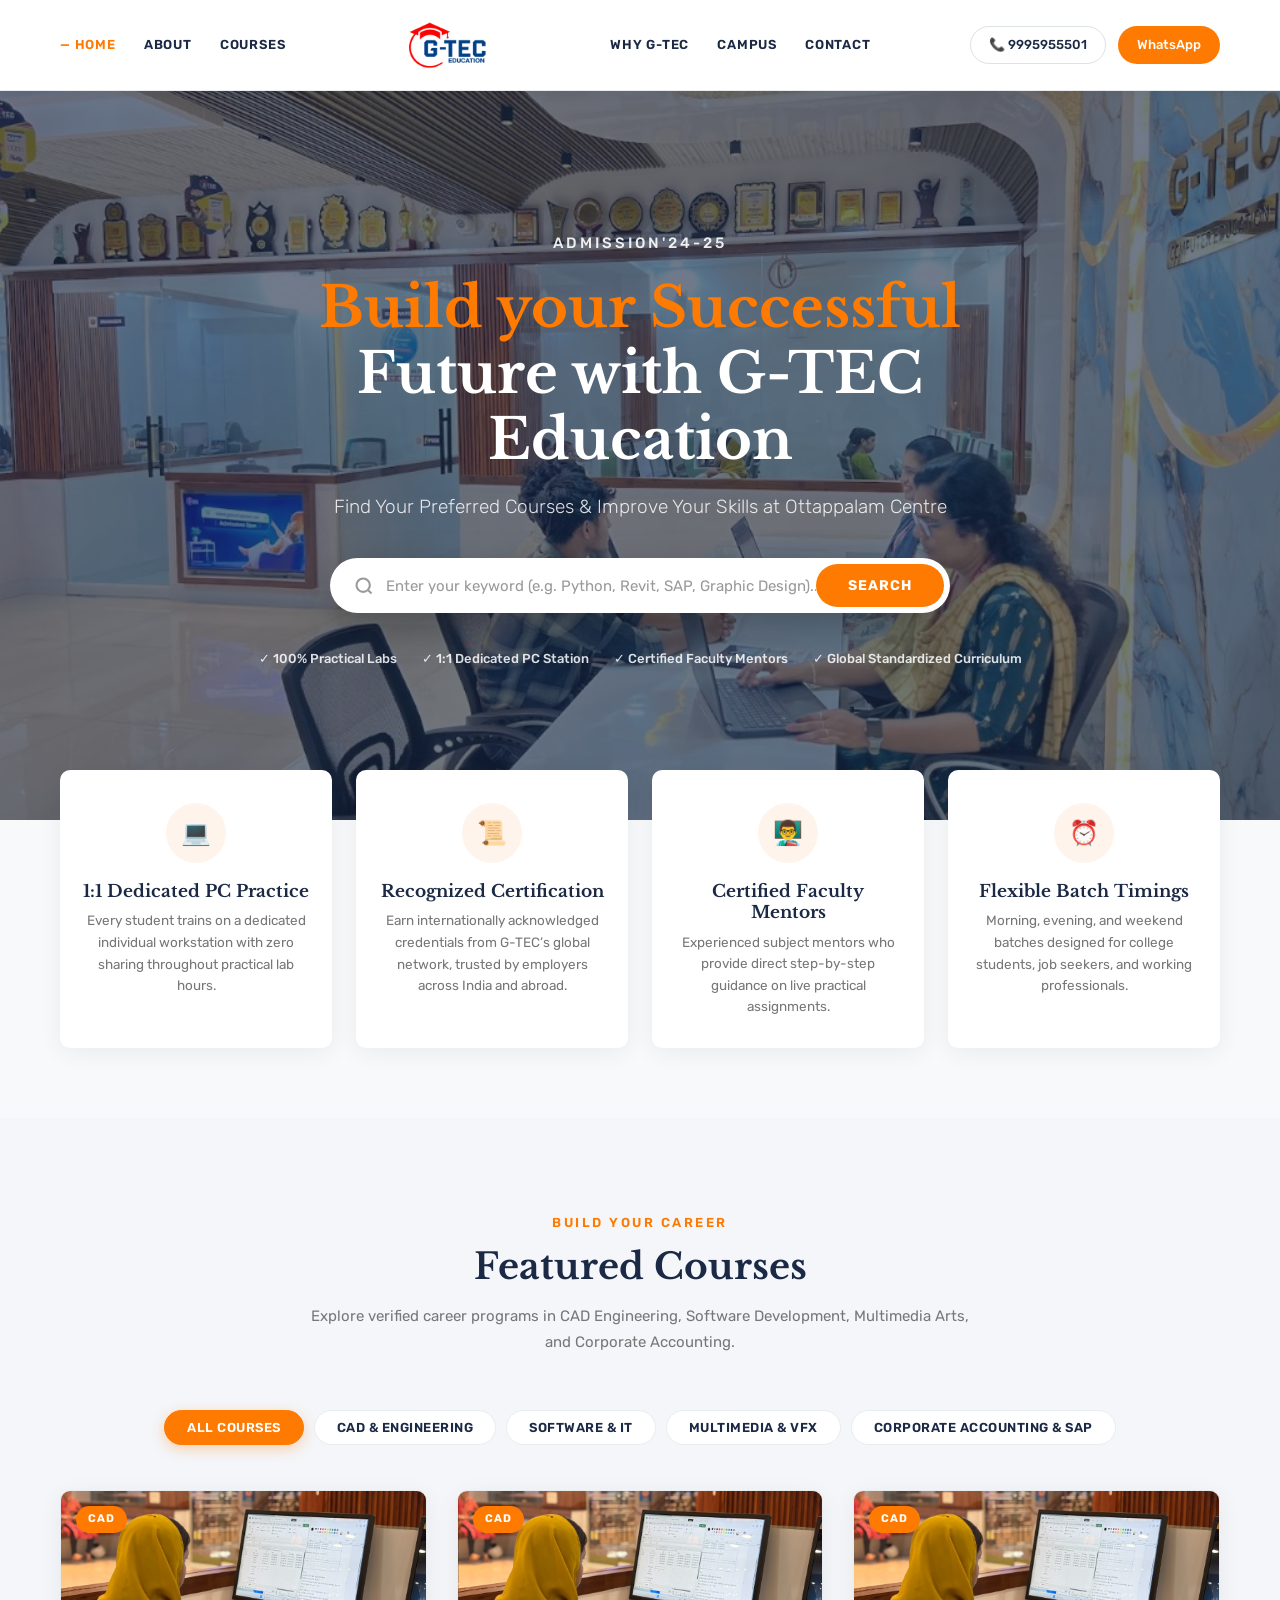
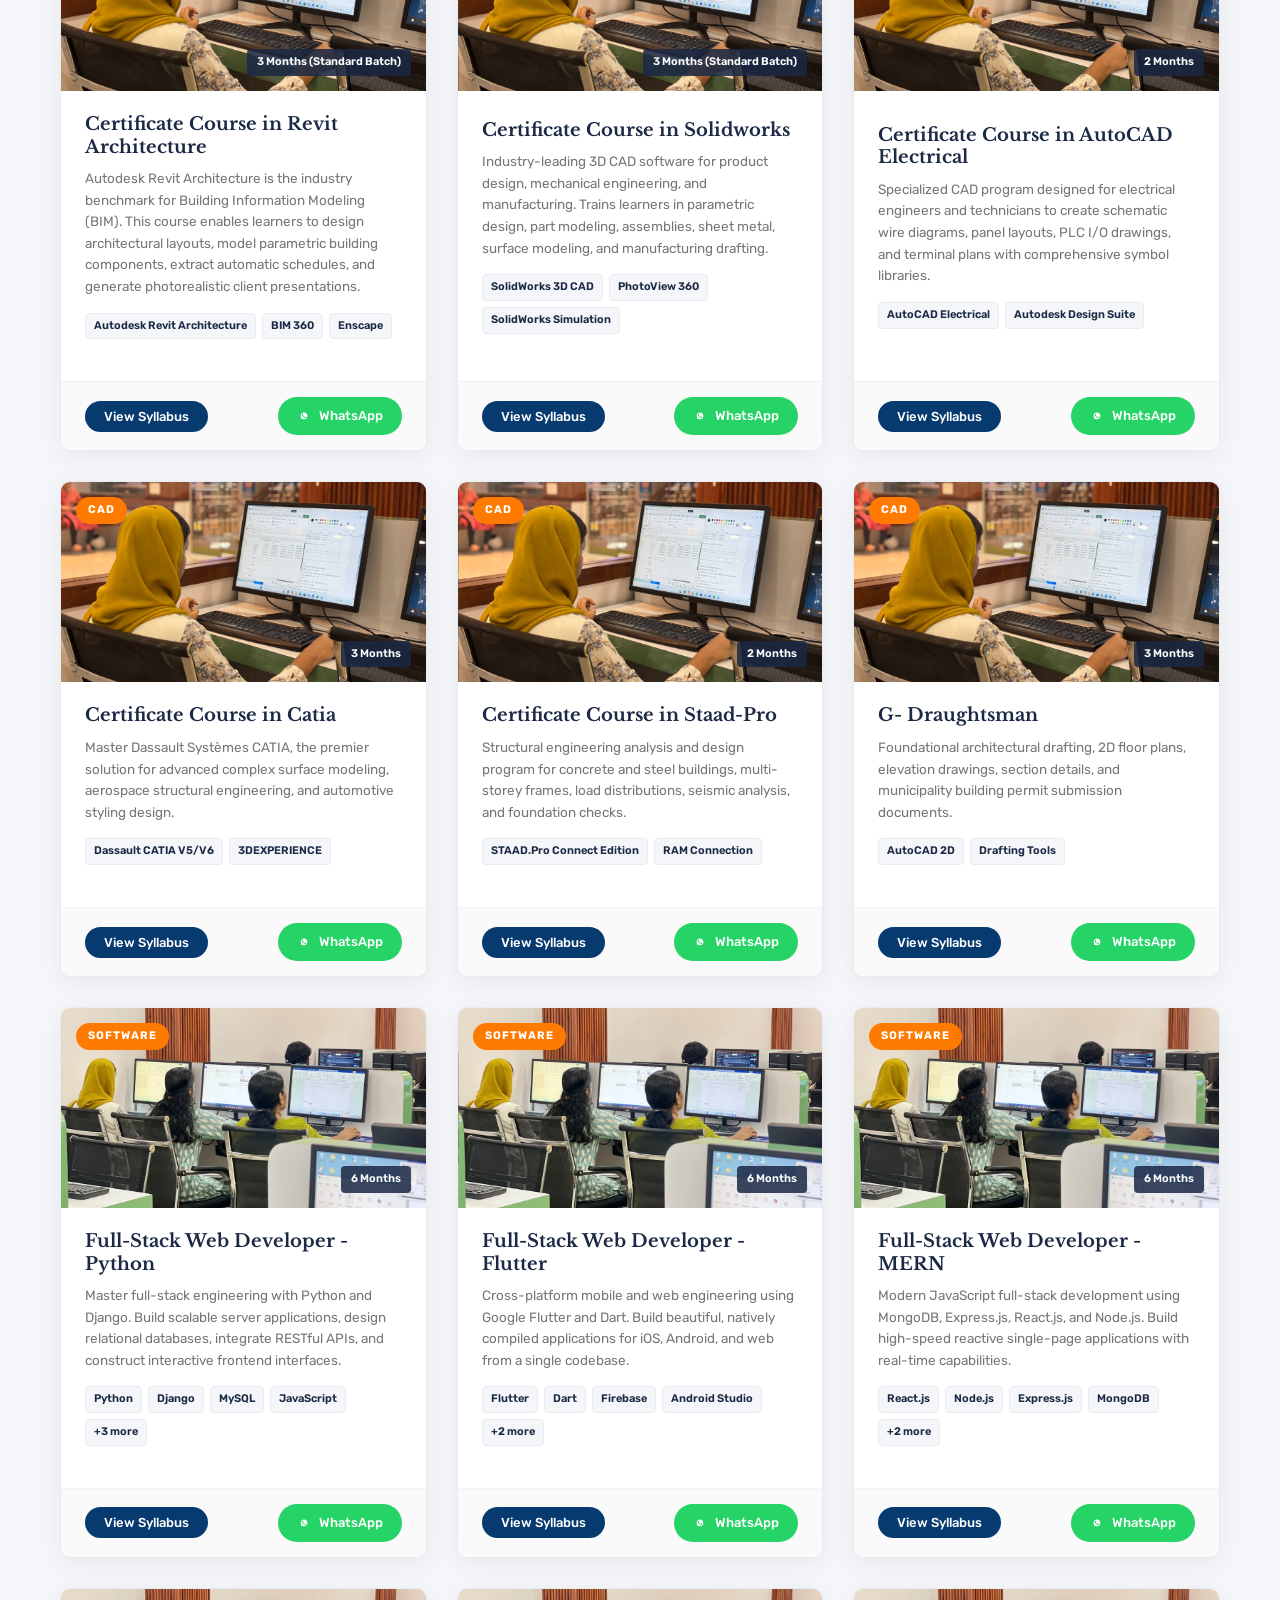
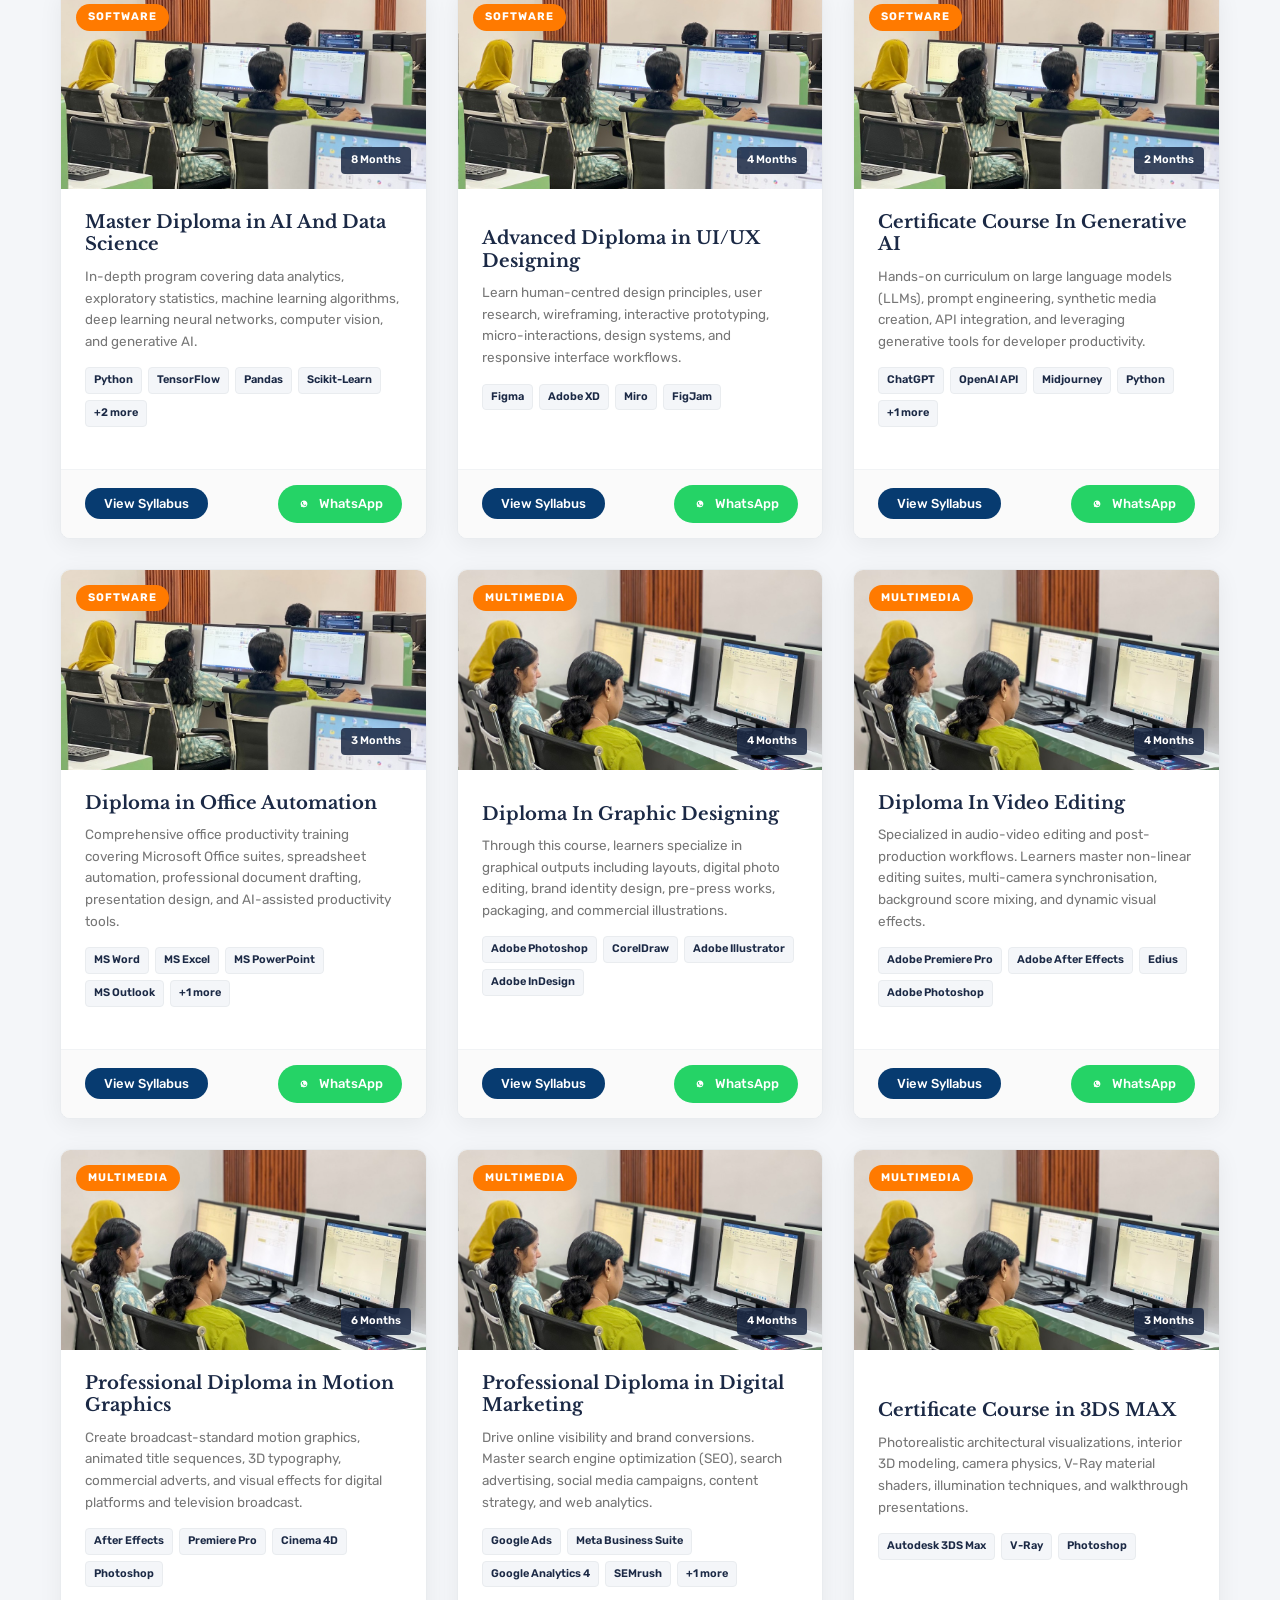
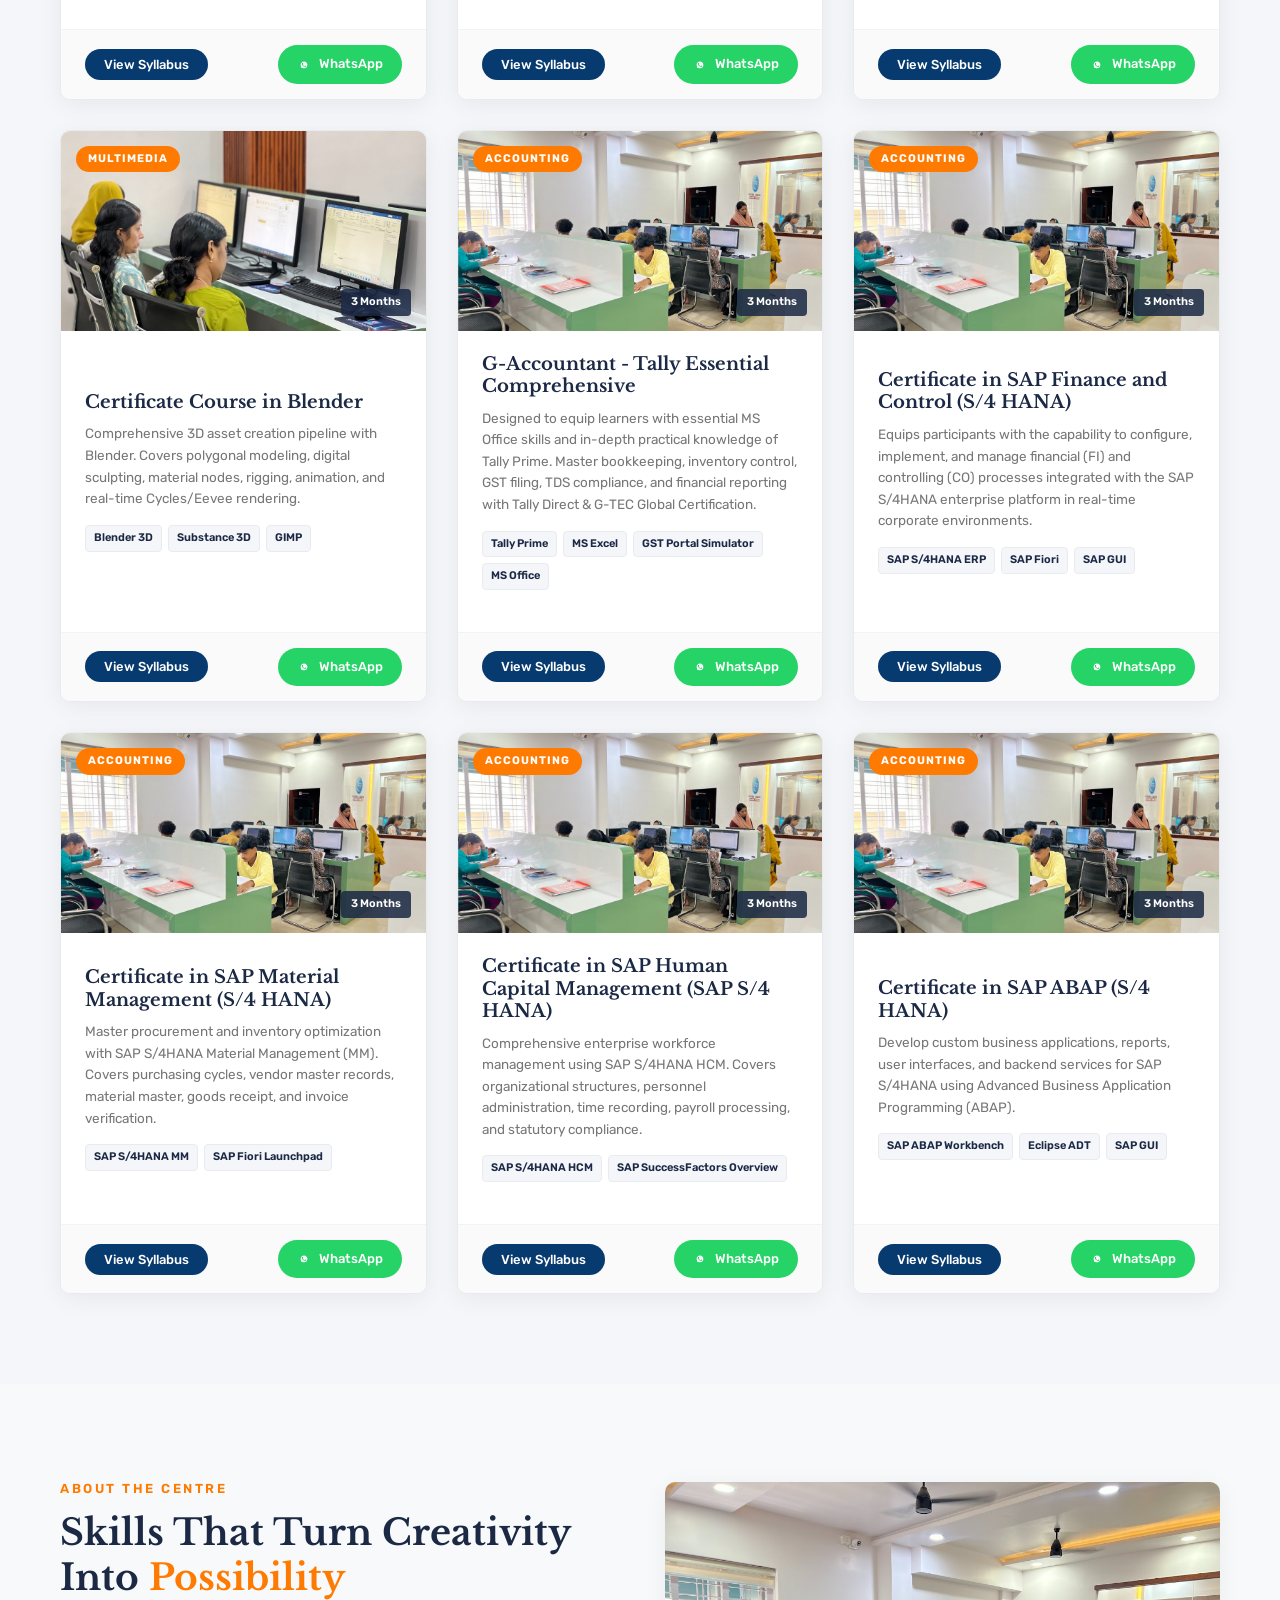
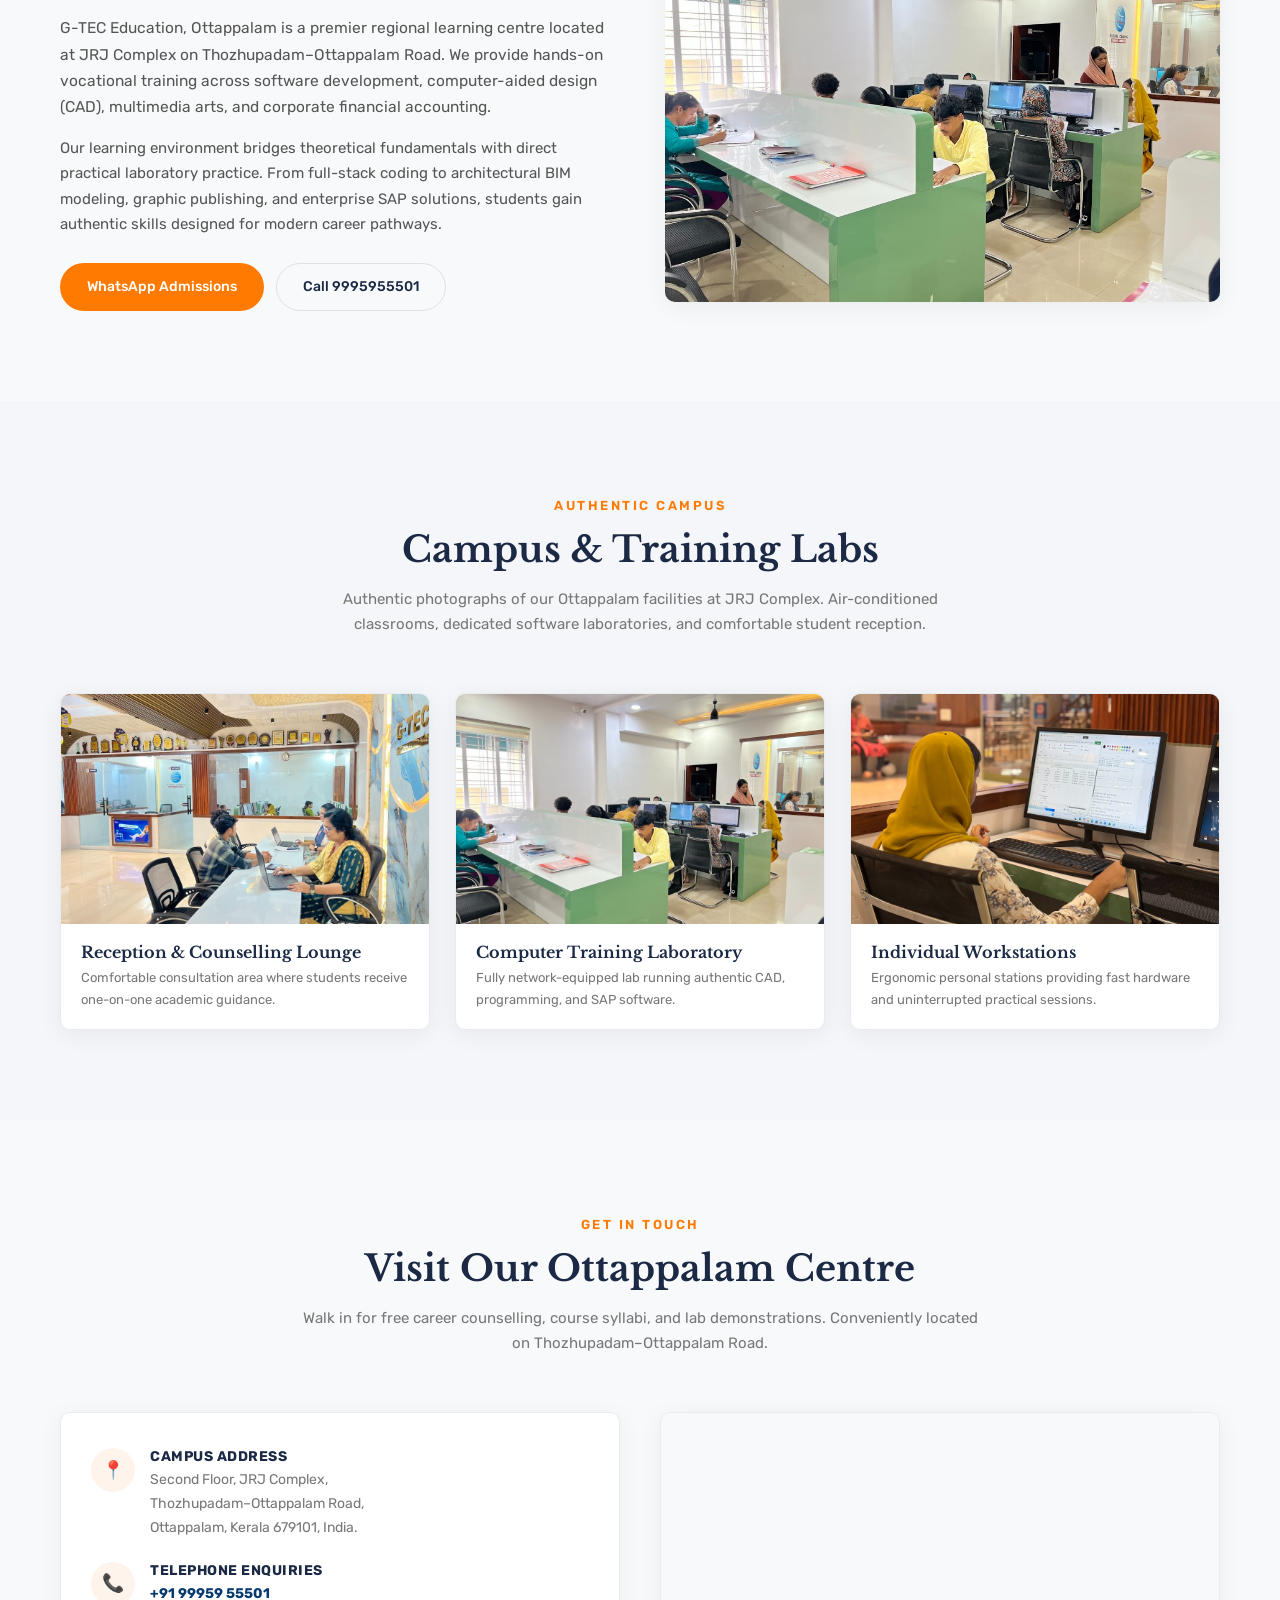
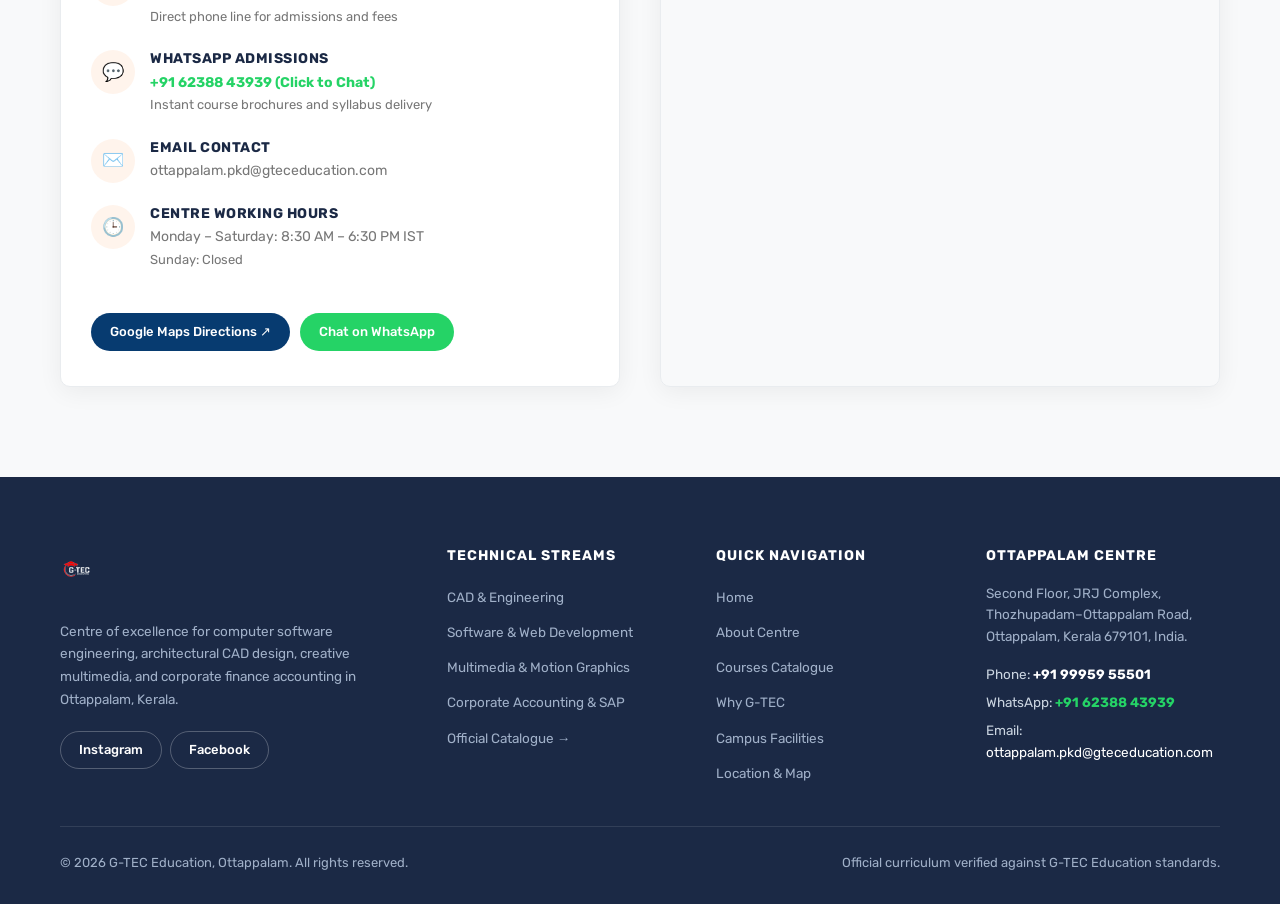
==== commit f047015f: "Adopt Edification visual theme with Libre Baskerville, Rubik, centered logo, and capsule search" ====
--- a/index.html
+++ b/index.html
@@ -16,8 +16,8 @@
   <!-- Open Graph / Social -->
   <meta property="og:type" content="website" />
   <meta property="og:url" content="https://final-third-haris.github.io/gtec/" />
-  <meta property="og:title" content="G-TEC Education Ottappalam | Certified IT, CAD & Accounting Education" />
-  <meta property="og:description" content="Discover career-focused certification programs in Software Development, CAD, Multimedia, and Accounting at G-TEC Education Ottappalam." />
+  <meta property="og:title" content="G-TEC Education Ottappalam | Build Your Successful Future" />
+  <meta property="og:description" content="Certified training in Software Development, CAD, Multimedia, and Accounting at G-TEC Education Ottappalam." />
   <meta property="og:image" content="./reception-lounge.jpg" />
 
   <!-- Favicon -->
@@ -37,7 +37,7 @@
     "@context": "https://schema.org",
     "@type": "EducationalOrganization",
     "name": "G-TEC Education, Ottappalam",
-    "description": "Premier computer training institute in Ottappalam offering certified courses in Software Development, CAD Engineering, Multimedia, and Corporate Accounting.",
+    "description": "Leading computer training centre in Ottappalam providing certified programs in Software Development, CAD, Multimedia, and Corporate Accounting.",
     "url": "https://final-third-haris.github.io/gtec/",
     "logo": "https://final-third-haris.github.io/gtec/gtec-logo.png",
     "image": "https://final-third-haris.github.io/gtec/reception-lounge.jpg",
@@ -66,40 +66,44 @@
 </head>
 <body>
 
-  <!-- Solid Executive Header -->
+  <!-- Edification Header with Center Emblem Logo -->
   <header class="site-header">
     <div class="container header-container">
-      <a href="#hero" aria-label="G-TEC Education Ottappalam Home">
-        <img src="./gtec-logo.png" alt="G-TEC Education Ottappalam Logo" class="brand-logo-img" width="180" height="42" />
-      </a>
-
-      <nav class="nav-desktop" aria-label="Main Navigation">
+      
+      <!-- Left Navigation -->
+      <nav class="nav-flanking-list" aria-label="Primary Left Navigation">
+        <a href="#hero" class="nav-link active">Home</a>
+        <a href="#about" class="nav-link">About</a>
         <a href="#courses" class="nav-link">Courses</a>
+      </nav>
+
+      <!-- Center Logo (Edification Style) -->
+      <div class="center-logo-link">
+        <a href="#hero" aria-label="G-TEC Education Ottappalam Home">
+          <img src="./gtec-logo.png" alt="G-TEC Education Logo" class="center-logo-img" width="170" height="48" />
+        </a>
+      </div>
+
+      <!-- Right Navigation -->
+      <nav class="nav-flanking-list" aria-label="Primary Right Navigation">
         <a href="#features" class="nav-link">Why G-TEC</a>
-        <a href="#campus" class="nav-link">Campus Facilities</a>
-        <a href="#about" class="nav-link">About Centre</a>
-        <a href="#contact" class="nav-link">Contact & Location</a>
+        <a href="#campus" class="nav-link">Campus</a>
+        <a href="#contact" class="nav-link">Contact</a>
       </nav>
 
+      <!-- Right Action Buttons -->
       <div class="header-actions">
         <a href="tel:+919995955501" class="btn btn-outline btn-sm hide-mobile" aria-label="Call G-TEC Ottappalam">
           <span>📞 9995955501</span>
         </a>
-        <a href="https://wa.me/916238843939" target="_blank" rel="noopener noreferrer" class="btn btn-whatsapp btn-sm hide-mobile" aria-label="Chat on WhatsApp">
-          <svg width="15" height="15" viewBox="0 0 24 24" fill="currentColor">
-            <path d="M12.031 6.172c-3.181 0-5.767 2.586-5.768 5.766-.001 1.298.38 2.27 1.019 3.287l-.582 2.128 2.182-.573c.978.58 1.911.928 3.145.929 3.178 0 5.767-2.587 5.768-5.766 0-3.18-2.587-5.771-5.764-5.771zm3.392 8.244c-.144.405-.837.774-1.17.824-.312.045-.694.06-2.12-.533-1.821-.756-2.986-2.614-3.076-2.735-.09-.12-0.739-.983-.739-1.874 0-.891.468-1.328.635-1.507.167-.179.366-.224.488-.224.122 0 .245.002.35.008.113.006.262-.042.411.314.155.371.531 1.296.577 1.39.046.094.077.204.015.327-.061.123-.092.199-.183.307-.091.107-.193.24-.276.323-.092.092-.188.193-.081.378.107.184.475.786 1.021 1.272.703.627 1.296.822 1.48.914.184.092.292.077.4-.046.108-.123.461-.537.584-.722.123-.184.246-.154.414-.092.169.062 1.07.505 1.254.597.184.092.307.138.353.215.046.077.046.447-.098.852z"/>
-          </svg>
+        <a href="https://wa.me/916238843939" target="_blank" rel="noopener noreferrer" class="btn btn-primary btn-sm hide-mobile" aria-label="Chat on WhatsApp">
           <span>WhatsApp</span>
         </a>
-        <a href="#courses" class="btn btn-primary btn-sm">Explore Courses</a>
         <button type="button" class="mobile-toggle" onclick="toggleMobileDrawer(true)" aria-label="Open navigation menu">
-          <svg width="24" height="24" viewBox="0 0 24 24" fill="none" stroke="currentColor" stroke-width="2">
-            <line x1="3" y1="12" x2="21" y2="12"></line>
-            <line x1="3" y1="6" x2="21" y2="6"></line>
-            <line x1="3" y1="18" x2="21" y2="18"></line>
-          </svg>
+          ☰
         </button>
       </div>
+
     </div>
   </header>
 
@@ -108,23 +112,24 @@
     <div class="drawer-panel" onclick="event.stopPropagation()">
       <div>
         <div style="display: flex; justify-content: space-between; align-items: center; margin-bottom: 2rem;">
-          <img src="./gtec-logo.png" alt="G-TEC Logo" style="height: 38px; width: auto;" />
-          <button type="button" style="background: none; border: none; font-size: 1.5rem; cursor: pointer;" onclick="toggleMobileDrawer(false)">&times;</button>
-        </div>
-        <nav style="display: flex; flex-direction: column; gap: 1rem;">
+          <img src="./gtec-logo.png" alt="G-TEC Logo" style="height: 40px; width: auto;" />
+          <button type="button" style="background: none; border: none; font-size: 24px; cursor: pointer;" onclick="toggleMobileDrawer(false)">&times;</button>
+        </div>
+        <nav style="display: flex; flex-direction: column; gap: 1.25rem;">
+          <a href="#hero" class="nav-link" onclick="toggleMobileDrawer(false)">Home</a>
+          <a href="#about" class="nav-link" onclick="toggleMobileDrawer(false)">About</a>
           <a href="#courses" class="nav-link" onclick="toggleMobileDrawer(false)">Courses</a>
           <a href="#features" class="nav-link" onclick="toggleMobileDrawer(false)">Why G-TEC</a>
-          <a href="#campus" class="nav-link" onclick="toggleMobileDrawer(false)">Campus Facilities</a>
-          <a href="#about" class="nav-link" onclick="toggleMobileDrawer(false)">About Centre</a>
-          <a href="#contact" class="nav-link" onclick="toggleMobileDrawer(false)">Contact & Location</a>
+          <a href="#campus" class="nav-link" onclick="toggleMobileDrawer(false)">Campus</a>
+          <a href="#contact" class="nav-link" onclick="toggleMobileDrawer(false)">Contact</a>
         </nav>
       </div>
 
-      <div style="display: flex; flex-direction: column; gap: 0.75rem; border-top: 1px solid var(--border-light); padding-top: 1.5rem;">
+      <div style="display: flex; flex-direction: column; gap: 0.75rem; border-top: 1px solid var(--border-color); padding-top: 1.5rem;">
         <a href="tel:+919995955501" class="btn btn-outline" style="width: 100%;">
           Call: +91 99959 55501
         </a>
-        <a href="https://wa.me/916238843939" target="_blank" rel="noopener noreferrer" class="btn btn-whatsapp" style="width: 100%;">
+        <a href="https://wa.me/916238843939" target="_blank" rel="noopener noreferrer" class="btn btn-primary" style="width: 100%;">
           Chat on WhatsApp
         </a>
       </div>
@@ -133,329 +138,200 @@
 
   <main id="main-content">
 
-    <!-- HERO SECTION -->
-    <section class="hero-section" id="hero">
+    <!-- EDIFICATION HERO AREA (CENTERED, CINEMATIC OVERLAY, CAPSULE SEARCH) -->
+    <section class="hero-area" id="hero">
       <div class="container">
-        <div class="hero-grid">
+        <div class="hero-inner">
+          <span class="hero-admission-tag">ADMISSION'24-25</span>
           
-          <div>
-            <div class="hero-badge">
-              <span class="pulse-dot"></span>
-              <span>Ottappalam, Kerala • Admissions Open 2024–25</span>
-            </div>
-
-            <h1 class="hero-title">
-              Advance Your Career with Certified <span class="text-primary-brand">IT, CAD</span> & <span class="text-red-brand">Accounting</span> Training.
-            </h1>
-
-            <p class="hero-subtitle">
-              Industry-standard certification programs in Full-Stack Software Development, Architectural CAD, 3D Multimedia, and Corporate SAP Accounting with dedicated 1:1 computer lab practice at JRJ Complex, Ottappalam.
-            </p>
-
-            <div class="hero-cta-deck">
-              <a href="#courses" class="btn btn-primary">
-                <span>Explore Course Catalogue</span>
-                <svg width="16" height="16" viewBox="0 0 24 24" fill="none" stroke="currentColor" stroke-width="2">
-                  <line x1="5" y1="12" x2="19" y2="12"></line>
-                  <polyline points="12 5 19 12 12 19"></polyline>
-                </svg>
-              </a>
-
-              <a href="https://wa.me/916238843939?text=Hello%20G-TEC%20Education%20Ottappalam%2C%20I%20would%20like%20to%20enquire%20about%20course%20admissions." target="_blank" rel="noopener noreferrer" class="btn btn-whatsapp">
-                <svg width="16" height="16" viewBox="0 0 24 24" fill="currentColor">
-                  <path d="M12.031 6.172c-3.181 0-5.767 2.586-5.768 5.766-.001 1.298.38 2.27 1.019 3.287l-.582 2.128 2.182-.573c.978.58 1.911.928 3.145.929 3.178 0 5.767-2.587 5.768-5.766 0-3.18-2.587-5.771-5.764-5.771zm3.392 8.244c-.144.405-.837.774-1.17.824-.312.045-.694.06-2.12-.533-1.821-.756-2.986-2.614-3.076-2.735-.09-.12-0.739-.983-.739-1.874 0-.891.468-1.328.635-1.507.167-.179.366-.224.488-.224.122 0 .245.002.35.008.113.006.262-.042.411.314.155.371.531 1.296.577 1.39.046.094.077.204.015.327-.061.123-.092.199-.183.307-.091.107-.193.24-.276.323-.092.092-.188.193-.081.378.107.184.475.786 1.021 1.272.703.627 1.296.822 1.48.914.184.092.292.077.4-.046.108-.123.461-.537.584-.722.123-.184.246-.154.414-.092.169.062 1.07.505 1.254.597.184.092.307.138.353.215.046.077.046.447-.098.852z"/>
-                </svg>
-                <span>WhatsApp Advisor</span>
-              </a>
-
-              <a href="tel:+919995955501" class="btn btn-outline">
-                <span>Call 9995955501</span>
-              </a>
-            </div>
-
-            <div class="trust-badges-row">
-              <div class="trust-badge-item">
-                <svg width="18" height="18" viewBox="0 0 24 24" fill="none" stroke="currentColor" stroke-width="2.5"><polyline points="20 6 9 17 4 12"></polyline></svg>
-                <span>100% Practical Labs</span>
-              </div>
-              <div class="trust-badge-item">
-                <svg width="18" height="18" viewBox="0 0 24 24" fill="none" stroke="currentColor" stroke-width="2.5"><polyline points="20 6 9 17 4 12"></polyline></svg>
-                <span>1:1 Dedicated PC Allocation</span>
-              </div>
-              <div class="trust-badge-item">
-                <svg width="18" height="18" viewBox="0 0 24 24" fill="none" stroke="currentColor" stroke-width="2.5"><polyline points="20 6 9 17 4 12"></polyline></svg>
-                <span>Certified Faculty Mentors</span>
-              </div>
-              <div class="trust-badge-item">
-                <svg width="18" height="18" viewBox="0 0 24 24" fill="none" stroke="currentColor" stroke-width="2.5"><polyline points="20 6 9 17 4 12"></polyline></svg>
-                <span>Global Curriculum</span>
-              </div>
-            </div>
-          </div>
-
-          <!-- Hero Media Card -->
-          <div class="hero-media-wrapper">
-            <div class="hero-image-card">
-              <img src="./reception-lounge.jpg" alt="G-TEC Education Ottappalam Reception and Counselling Centre" width="600" height="440" />
-              <div class="hero-image-caption-bar">
-                <div>
-                  <div class="caption-label">Reception & Counselling Lounge</div>
-                  <div class="caption-sub">Second Floor, JRJ Complex, Ottappalam Road</div>
-                </div>
-                <span class="section-tag red" style="margin-bottom: 0;">Verified Campus</span>
-              </div>
-            </div>
-          </div>
-
+          <h1 class="hero-main-h1">
+            <span class="text-orange">Build your Successful</span><br />
+            Future with G-TEC Education
+          </h1>
+
+          <p class="hero-sub-p">
+            Find Your Preferred Courses & Improve Your Skills at Ottappalam Centre
+          </p>
+
+          <!-- Centered Capsule Search Bar (Exact Edification Style) -->
+          <div class="hero-search-capsule">
+            <svg width="20" height="20" viewBox="0 0 24 24" fill="none" stroke="currentColor" stroke-width="2.5">
+              <circle cx="11" cy="11" r="8"></circle>
+              <line x1="21" y1="21" x2="16.65" y2="16.65"></line>
+            </svg>
+            <input type="text" id="course-search-input" placeholder="Enter your keyword (e.g. Python, Revit, SAP, Graphic Design)..." aria-label="Search courses" />
+            <button type="button" class="btn-search" onclick="document.getElementById('courses').scrollIntoView({behavior: 'smooth'})">Search</button>
+          </div>
+
+          <!-- Trust Badges -->
+          <div class="hero-trust-strip">
+            <span>✓ 100% Practical Labs</span>
+            <span>✓ 1:1 Dedicated PC Station</span>
+            <span>✓ Certified Faculty Mentors</span>
+            <span>✓ Global Standardized Curriculum</span>
+          </div>
         </div>
       </div>
     </section>
 
-    <!-- METRICS STRIP -->
-    <section class="metrics-strip">
+    <!-- WHY CHOOSE G-TEC (OVERLAPPING FEATURE STRIP) -->
+    <section class="section" style="padding-top: 0; padding-bottom: 70px;">
       <div class="container">
-        <div class="metrics-grid">
-          <div class="metric-card">
-            <div class="metric-number">28+</div>
-            <div class="metric-label">Certified Programs</div>
-            <div class="metric-sub">Across 4 Technical Disciplines</div>
-          </div>
-          <div class="metric-card">
-            <div class="metric-number">1:1</div>
-            <div class="metric-label">Dedicated Computer Ratio</div>
-            <div class="metric-sub">Zero Machine Sharing in Labs</div>
-          </div>
-          <div class="metric-card">
-            <div class="metric-number">100%</div>
-            <div class="metric-label">Hands-On Practical Training</div>
-            <div class="metric-sub">Project-Driven Lab Learning</div>
-          </div>
-          <div class="metric-card">
-            <div class="metric-number">ISO</div>
-            <div class="metric-label">Quality Certified Framework</div>
-            <div class="metric-sub">Global Standardized Curriculum</div>
+        <div class="feature-cards-deck" id="features">
+          <div class="feature-item-card">
+            <div class="feature-icon-circle">💻</div>
+            <h4>1:1 Dedicated PC Practice</h4>
+            <p>Every student trains on a dedicated individual workstation with zero sharing throughout practical lab hours.</p>
+          </div>
+
+          <div class="feature-item-card">
+            <div class="feature-icon-circle">📜</div>
+            <h4>Recognized Certification</h4>
+            <p>Earn internationally acknowledged credentials from G-TEC’s global network, trusted by employers across India and abroad.</p>
+          </div>
+
+          <div class="feature-item-card">
+            <div class="feature-icon-circle">👨‍🏫</div>
+            <h4>Certified Faculty Mentors</h4>
+            <p>Experienced subject mentors who provide direct step-by-step guidance on live practical assignments.</p>
+          </div>
+
+          <div class="feature-item-card">
+            <div class="feature-icon-circle">⏰</div>
+            <h4>Flexible Batch Timings</h4>
+            <p>Morning, evening, and weekend batches designed for college students, job seekers, and working professionals.</p>
           </div>
         </div>
       </div>
     </section>
 
-    <!-- COURSE CATALOGUE SECTION -->
-    <section class="section" id="courses">
+    <!-- FEATURED COURSES (EDIFICATION STYLE) -->
+    <section class="section section-alt" id="courses">
       <div class="container">
         
-        <div class="section-header">
-          <span class="section-tag">Academic Disciplines</span>
-          <h2 class="section-title">Explore Verified Courses</h2>
-          <p class="section-desc">
-            All programs follow standardized curricula from the global G-TEC Education network, providing structured module progression, hands-on software labs, and professional certification.
+        <div class="section-title-wrap">
+          <span class="section-subtitle-tag">Build Your Career</span>
+          <h2 class="section-main-title">Featured Courses</h2>
+          <p class="section-lead-desc">
+            Explore verified career programs in CAD Engineering, Software Development, Multimedia Arts, and Corporate Accounting.
           </p>
         </div>
 
-        <!-- Category Nav Filter Buttons -->
-        <div class="courses-category-nav" role="tablist">
-          <button type="button" class="category-filter-btn active" data-category="all" onclick="setCategory('all')">All Disciplines</button>
-          <button type="button" class="category-filter-btn" data-category="cad" onclick="setCategory('cad')">CAD & Engineering</button>
-          <button type="button" class="category-filter-btn" data-category="software" onclick="setCategory('software')">Software Development</button>
-          <button type="button" class="category-filter-btn" data-category="multimedia" onclick="setCategory('multimedia')">Multimedia & Animation</button>
-          <button type="button" class="category-filter-btn" data-category="accounting" onclick="setCategory('accounting')">Corporate Accounting & SAP</button>
-        </div>
-
-        <!-- Search Input -->
-        <div class="search-box-wrapper">
-          <svg width="18" height="18" viewBox="0 0 24 24" fill="none" stroke="currentColor" stroke-width="2">
-            <circle cx="11" cy="11" r="8"></circle>
-            <line x1="21" y1="21" x2="16.65" y2="16.65"></line>
-          </svg>
-          <input type="text" id="course-search-input" placeholder="Search by software or skill (e.g., Python, Revit, SAP, Tally, Premiere)..." />
-        </div>
-
-        <!-- Course Cards Grid (Dynamically filtered + pre-rendered) -->
-        <div class="courses-cards-grid" id="courses-grid">
-          <!-- Fallback Pre-rendered Cards -->
-          <article class="course-card">
-            <div>
-              <div class="course-badge-row">
-                <span class="badge-tag cad">CAD</span>
-                <span class="duration-pill">3 Months</span>
-              </div>
-              <h3>Certificate Course in Revit Architecture</h3>
+        <!-- Category Tabs -->
+        <div class="courses-tabs-nav" role="tablist">
+          <button type="button" class="course-tab-pill active" data-category="all" onclick="setCategory('all')">All Courses</button>
+          <button type="button" class="course-tab-pill" data-category="cad" onclick="setCategory('cad')">CAD & Engineering</button>
+          <button type="button" class="course-tab-pill" data-category="software" onclick="setCategory('software')">Software & IT</button>
+          <button type="button" class="course-tab-pill" data-category="multimedia" onclick="setCategory('multimedia')">Multimedia & VFX</button>
+          <button type="button" class="course-tab-pill" data-category="accounting" onclick="setCategory('accounting')">Corporate Accounting & SAP</button>
+        </div>
+
+        <!-- Dynamic Courses Grid (Pre-rendered for instant SEO) -->
+        <div class="courses-grid-layout" id="courses-grid">
+          
+          <article class="edification-course-card">
+            <div class="course-card-top" style="background-image: url('./student-workstation.jpg');">
+              <span class="course-category-badge">CAD</span>
+              <span class="course-duration-badge">3 Months</span>
+            </div>
+            <div class="course-card-body">
+              <h3><a href="#courses" onclick="openCourseModal('cad-revit-architecture')">Certificate Course in Revit Architecture</a></h3>
               <p class="course-card-desc">Architectural BIM modeling, parametric family creation, construction documentation, and photorealistic 3D visualization.</p>
-              <div class="course-tools-group">
-                <span class="tool-tag">Autodesk Revit</span>
-                <span class="tool-tag">BIM Workflows</span>
-                <span class="tool-tag">3D Architecture</span>
-              </div>
-            </div>
-            <div class="course-card-actions">
+              <div class="course-tools-deck">
+                <span class="tool-chip">Autodesk Revit</span>
+                <span class="tool-chip">BIM</span>
+                <span class="tool-chip">3D Modeling</span>
+              </div>
+            </div>
+            <div class="course-card-footer">
               <button type="button" class="btn btn-navy btn-sm" onclick="openCourseModal('cad-revit-architecture')">View Syllabus</button>
-              <a href="https://wa.me/916238843939?text=Hello%20G-TEC%20Ottappalam%2C%20I%20would%20like%20to%20know%20more%20about%20Revit%20Architecture." target="_blank" rel="noopener noreferrer" class="btn btn-whatsapp btn-sm">Enquire on WhatsApp</a>
+              <a href="https://wa.me/916238843939?text=Hello%20G-TEC%20Ottappalam%2C%20I%20would%20like%20to%20know%20more%20about%20Revit%20Architecture." target="_blank" rel="noopener noreferrer" class="btn btn-whatsapp btn-sm">WhatsApp</a>
             </div>
           </article>
 
-          <article class="course-card">
-            <div>
-              <div class="course-badge-row">
-                <span class="badge-tag software">SOFTWARE</span>
-                <span class="duration-pill">6 Months</span>
-              </div>
-              <h3>Full-Stack Web Developer - Python</h3>
-              <p class="course-card-desc">Comprehensive full-stack engineering with Python, Django, REST APIs, PostgreSQL, HTML5, CSS3, JavaScript, and Git version control.</p>
-              <div class="course-tools-group">
-                <span class="tool-tag">Python</span>
-                <span class="tool-tag">Django</span>
-                <span class="tool-tag">PostgreSQL</span>
-                <span class="tool-tag">REST APIs</span>
-              </div>
-            </div>
-            <div class="course-card-actions">
+          <article class="edification-course-card">
+            <div class="course-card-top" style="background-image: url('./students-coding-lab.jpg');">
+              <span class="course-category-badge">SOFTWARE</span>
+              <span class="course-duration-badge">6 Months</span>
+            </div>
+            <div class="course-card-body">
+              <h3><a href="#courses" onclick="openCourseModal('sw-python-fullstack')">Full-Stack Web Developer - Python</a></h3>
+              <p class="course-card-desc">End-to-end full-stack web engineering with Python, Django, REST APIs, PostgreSQL, HTML5, CSS3, JavaScript, and Git.</p>
+              <div class="course-tools-deck">
+                <span class="tool-chip">Python</span>
+                <span class="tool-chip">Django</span>
+                <span class="tool-chip">PostgreSQL</span>
+                <span class="tool-chip">REST APIs</span>
+              </div>
+            </div>
+            <div class="course-card-footer">
               <button type="button" class="btn btn-navy btn-sm" onclick="openCourseModal('sw-python-fullstack')">View Syllabus</button>
-              <a href="https://wa.me/916238843939?text=Hello%20G-TEC%20Ottappalam%2C%20I%20would%20like%20to%20know%20more%20about%20Python%20Full%20Stack." target="_blank" rel="noopener noreferrer" class="btn btn-whatsapp btn-sm">Enquire on WhatsApp</a>
+              <a href="https://wa.me/916238843939?text=Hello%20G-TEC%20Ottappalam%2C%20I%20would%20like%20to%20know%20more%20about%20Python%20Full%20Stack." target="_blank" rel="noopener noreferrer" class="btn btn-whatsapp btn-sm">WhatsApp</a>
             </div>
           </article>
 
-          <article class="course-card">
-            <div>
-              <div class="course-badge-row">
-                <span class="badge-tag multimedia">MULTIMEDIA</span>
-                <span class="duration-pill">3 Months</span>
-              </div>
-              <h3>Diploma In Video Editing</h3>
-              <p class="course-card-desc">Professional non-linear video editing, color grading, multi-cam workflows, audio mastering, and broadcast exporting.</p>
-              <div class="course-tools-group">
-                <span class="tool-tag">Adobe Premiere Pro</span>
-                <span class="tool-tag">After Effects</span>
-                <span class="tool-tag">Audition</span>
-              </div>
-            </div>
-            <div class="course-card-actions">
+          <article class="edification-course-card">
+            <div class="course-card-top" style="background-image: url('./students-learning.jpg');">
+              <span class="course-category-badge">MULTIMEDIA</span>
+              <span class="course-duration-badge">3 Months</span>
+            </div>
+            <div class="course-card-body">
+              <h3><a href="#courses" onclick="openCourseModal('mm-video-editing')">Diploma In Video Editing</a></h3>
+              <p class="course-card-desc">Professional non-linear video editing, color grading, multi-camera sequencing, and audio mastering.</p>
+              <div class="course-tools-deck">
+                <span class="tool-chip">Premiere Pro</span>
+                <span class="tool-chip">After Effects</span>
+                <span class="tool-chip">Audition</span>
+              </div>
+            </div>
+            <div class="course-card-footer">
               <button type="button" class="btn btn-navy btn-sm" onclick="openCourseModal('mm-video-editing')">View Syllabus</button>
-              <a href="https://wa.me/916238843939?text=Hello%20G-TEC%20Ottappalam%2C%20I%20would%20like%20to%20know%20more%20about%20Video%20Editing." target="_blank" rel="noopener noreferrer" class="btn btn-whatsapp btn-sm">Enquire on WhatsApp</a>
+              <a href="https://wa.me/916238843939?text=Hello%20G-TEC%20Ottappalam%2C%20I%20would%20like%20to%20know%20more%20about%20Video%20Editing." target="_blank" rel="noopener noreferrer" class="btn btn-whatsapp btn-sm">WhatsApp</a>
             </div>
           </article>
 
-          <article class="course-card">
-            <div>
-              <div class="course-badge-row">
-                <span class="badge-tag accounting">ACCOUNTING</span>
-                <span class="duration-pill">3 Months</span>
-              </div>
-              <h3>Certificate in SAP Finance and Control (S/4 HANA)</h3>
-              <p class="course-card-desc">Enterprise financial accounting on the SAP S/4HANA ERP suite covering General Ledger, Accounts Payable, Receivable, and Asset Accounting.</p>
-              <div class="course-tools-group">
-                <span class="tool-tag">SAP S/4HANA</span>
-                <span class="tool-tag">SAP FICO</span>
-                <span class="tool-tag">General Ledger</span>
-              </div>
-            </div>
-            <div class="course-card-actions">
+          <article class="edification-course-card">
+            <div class="course-card-top" style="background-image: url('./training-lab-perspective.jpg');">
+              <span class="course-category-badge">ACCOUNTING</span>
+              <span class="course-duration-badge">3 Months</span>
+            </div>
+            <div class="course-card-body">
+              <h3><a href="#courses" onclick="openCourseModal('acc-sap-fico')">Certificate in SAP Finance and Control (S/4 HANA)</a></h3>
+              <p class="course-card-desc">Enterprise finance on the SAP S/4HANA engine covering General Ledger, Accounts Payable, Receivable, and Asset Accounting.</p>
+              <div class="course-tools-deck">
+                <span class="tool-chip">SAP S/4HANA</span>
+                <span class="tool-chip">SAP FICO</span>
+                <span class="tool-chip">General Ledger</span>
+              </div>
+            </div>
+            <div class="course-card-footer">
               <button type="button" class="btn btn-navy btn-sm" onclick="openCourseModal('acc-sap-fico')">View Syllabus</button>
-              <a href="https://wa.me/916238843939?text=Hello%20G-TEC%20Ottappalam%2C%20I%20would%20like%20to%20know%20more%20about%20SAP%20FICO." target="_blank" rel="noopener noreferrer" class="btn btn-whatsapp btn-sm">Enquire on WhatsApp</a>
+              <a href="https://wa.me/916238843939?text=Hello%20G-TEC%20Ottappalam%2C%20I%20would%20like%20to%20know%20more%20about%20SAP%20FICO." target="_blank" rel="noopener noreferrer" class="btn btn-whatsapp btn-sm">WhatsApp</a>
             </div>
           </article>
+
         </div>
 
       </div>
     </section>
 
-    <!-- WHY CHOOSE G-TEC (TRUST ARCHITECTURE) -->
-    <section class="section section-alt" id="features">
+    <!-- ABOUT SECTION (EDIFICATION STYLE) -->
+    <section class="section" id="about">
       <div class="container">
-        
-        <div class="section-header">
-          <span class="section-tag">Learning Methodology</span>
-          <h2 class="section-title">Why Choose G-TEC Ottappalam</h2>
-          <p class="section-desc">
-            We focus strictly on authentic technical competence, individual workstation practice, and structured mentoring to prepare students for real industry roles.
-          </p>
-        </div>
-
-        <div class="features-grid">
-          <div class="feature-box">
-            <div class="feature-icon-wrapper">💻</div>
-            <h4>1:1 Dedicated PC Practice</h4>
-            <p>Every student receives their own individual high-performance workstation for every lab session. We maintain a strict zero-machine-sharing policy.</p>
-          </div>
-
-          <div class="feature-box">
-            <div class="feature-icon-wrapper">📜</div>
-            <h4>Recognized Certification</h4>
-            <p>Earn accredited credentials from G-TEC’s global network, trusted by employers across India, the Middle East, and multinational IT firms.</p>
-          </div>
-
-          <div class="feature-box">
-            <div class="feature-icon-wrapper">👨‍🏫</div>
-            <h4>Experienced Faculty Mentors</h4>
-            <p>Learn from certified instructors who provide direct personal attention, practical problem solving, and step-by-step guidance on live projects.</p>
-          </div>
-
-          <div class="feature-box">
-            <div class="feature-icon-wrapper">⏰</div>
-            <h4>Flexible Batch Timings</h4>
-            <p>Morning, evening, and weekend batches tailored for college students, job seekers, and working professionals balancing career upgrades.</p>
-          </div>
-        </div>
-
-      </div>
-    </section>
-
-    <!-- AUTHENTIC CAMPUS FACILITIES -->
-    <section class="section" id="campus">
-      <div class="container">
-        
-        <div class="section-header">
-          <span class="section-tag red">Genuine Facilities</span>
-          <h2 class="section-title">Campus & Training Labs</h2>
-          <p class="section-desc">
-            Authentic photographs of our Ottappalam centre at JRJ Complex. Air-conditioned classrooms, dedicated software laboratories, and comfortable student reception.
-          </p>
-        </div>
-
-        <div class="campus-cards-grid">
-          <div class="campus-card">
-            <img src="./reception-lounge.jpg" alt="Reception and Student Counselling Lounge" loading="lazy" />
-            <div class="campus-card-content">
-              <h4>Reception & Counselling Lounge</h4>
-              <p>Comfortable consultation area where prospective students and parents receive one-on-one academic and career guidance.</p>
-            </div>
-          </div>
-
-          <div class="campus-card">
-            <img src="./training-lab-wide.jpg" alt="High-Performance Computer Training Lab" loading="lazy" />
-            <div class="campus-card-content">
-              <h4>Computer Training Laboratory</h4>
-              <p>Spacious, fully network-equipped computer lab running authentic CAD, programming environments, and enterprise ERP tools.</p>
-            </div>
-          </div>
-
-          <div class="campus-card">
-            <img src="./student-workstation.jpg" alt="Dedicated Student Workstation" loading="lazy" />
-            <div class="campus-card-content">
-              <h4>Individual Workstations</h4>
-              <p>Ergonomic personal workstations providing fast hardware, high-speed Internet connectivity, and undisturbed practical sessions.</p>
-            </div>
-          </div>
-        </div>
-
-      </div>
-    </section>
-
-    <!-- ABOUT SECTION -->
-    <section class="section section-alt" id="about">
-      <div class="container">
-        <div style="display: grid; grid-template-columns: 1fr 1fr; gap: clamp(2rem, 5vw, 4rem); align-items: center;">
+        <div class="about-spread-grid">
           <div>
-            <span class="section-tag">About The Centre</span>
-            <h2 style="font-size: clamp(2rem, 3.5vw, 2.8rem); margin-bottom: 1.25rem;">
-              Skills That Turn Creativity Into Possibility.
+            <span class="section-subtitle-tag">About The Centre</span>
+            <h2 class="section-main-title">
+              Skills That Turn Creativity Into <span>Possibility</span>
             </h2>
-            <p style="margin-bottom: 1.25rem; font-size: 1.05rem;">
-              G-TEC Education, Ottappalam is a premier regional learning centre located at JRJ Complex on Thozhupadam–Ottappalam Road. We provide verified vocational education across software development, computer-aided design (CAD), multimedia arts, and corporate financial accounting.
+            <p style="margin-bottom: 15px; font-size: 15.5px;">
+              G-TEC Education, Ottappalam is a premier regional learning centre located at JRJ Complex on Thozhupadam–Ottappalam Road. We provide hands-on vocational training across software development, computer-aided design (CAD), multimedia arts, and corporate financial accounting.
             </p>
-            <p style="margin-bottom: 2rem;">
+            <p style="margin-bottom: 25px; font-size: 15px;">
               Our learning environment bridges theoretical fundamentals with direct practical laboratory practice. From full-stack coding to architectural BIM modeling, graphic publishing, and enterprise SAP solutions, students gain authentic skills designed for modern career pathways.
             </p>
-            <div style="display: flex; gap: 1rem; flex-wrap: wrap;">
-              <a href="https://wa.me/916238843939" target="_blank" rel="noopener noreferrer" class="btn btn-whatsapp">
+            <div style="display: flex; gap: 12px; flex-wrap: wrap;">
+              <a href="https://wa.me/916238843939" target="_blank" rel="noopener noreferrer" class="btn btn-primary">
                 <span>WhatsApp Admissions</span>
               </a>
               <a href="tel:+919995955501" class="btn btn-outline">
@@ -464,10 +340,51 @@
             </div>
           </div>
 
-          <div>
-            <img src="./training-lab-perspective.jpg" alt="Classroom and lab environment at G-TEC Ottappalam" style="border-radius: var(--radius-lg); box-shadow: var(--shadow-card-hover); border: 1px solid var(--border-light);" />
-          </div>
-        </div>
+          <div class="about-photo-wrapper">
+            <img src="./training-lab-wide.jpg" alt="Computer Training Lab at G-TEC Ottappalam" width="600" height="420" />
+          </div>
+        </div>
+      </div>
+    </section>
+
+    <!-- CAMPUS SHOWCASE -->
+    <section class="section section-alt" id="campus">
+      <div class="container">
+        
+        <div class="section-title-wrap">
+          <span class="section-subtitle-tag">Authentic Campus</span>
+          <h2 class="section-main-title">Campus & Training Labs</h2>
+          <p class="section-lead-desc">
+            Authentic photographs of our Ottappalam facilities at JRJ Complex. Air-conditioned classrooms, dedicated software laboratories, and comfortable student reception.
+          </p>
+        </div>
+
+        <div class="campus-gallery-deck">
+          <div class="campus-thumb-card">
+            <img src="./reception-lounge.jpg" alt="Reception and Counselling Lounge" loading="lazy" />
+            <div class="campus-caption-box">
+              <h4>Reception & Counselling Lounge</h4>
+              <p>Comfortable consultation area where students receive one-on-one academic guidance.</p>
+            </div>
+          </div>
+
+          <div class="campus-thumb-card">
+            <img src="./training-lab-perspective.jpg" alt="Computer Training Lab" loading="lazy" />
+            <div class="campus-caption-box">
+              <h4>Computer Training Laboratory</h4>
+              <p>Fully network-equipped lab running authentic CAD, programming, and SAP software.</p>
+            </div>
+          </div>
+
+          <div class="campus-thumb-card">
+            <img src="./student-workstation.jpg" alt="Dedicated Student Workstation" loading="lazy" />
+            <div class="campus-caption-box">
+              <h4>Individual Workstations</h4>
+              <p>Ergonomic personal stations providing fast hardware and uninterrupted practical sessions.</p>
+            </div>
+          </div>
+        </div>
+
       </div>
     </section>
 
@@ -475,20 +392,20 @@
     <section class="section" id="contact">
       <div class="container">
         
-        <div class="section-header">
-          <span class="section-tag">Get In Touch</span>
-          <h2 class="section-title">Visit Our Ottappalam Centre</h2>
-          <p class="section-desc">
-            Walk in for free career counselling, syllabus reviews, and lab demonstrations. Our centre is conveniently situated at JRJ Complex on Thozhupadam–Ottappalam Road.
+        <div class="section-title-wrap">
+          <span class="section-subtitle-tag">Get In Touch</span>
+          <h2 class="section-main-title">Visit Our Ottappalam Centre</h2>
+          <p class="section-lead-desc">
+            Walk in for free career counselling, course syllabi, and lab demonstrations. Conveniently located on Thozhupadam–Ottappalam Road.
           </p>
         </div>
 
-        <div class="contact-grid">
+        <div class="contact-section-grid">
           
-          <div class="contact-info-panel">
+          <div class="contact-details-box">
             <div>
-              <div class="contact-row">
-                <div class="contact-icon">📍</div>
+              <div class="contact-info-entry">
+                <div class="contact-entry-icon">📍</div>
                 <div>
                   <h5>Campus Address</h5>
                   <p>
@@ -499,45 +416,45 @@
                 </div>
               </div>
 
-              <div class="contact-row">
-                <div class="contact-icon">📞</div>
+              <div class="contact-info-entry">
+                <div class="contact-entry-icon">📞</div>
                 <div>
                   <h5>Telephone Enquiries</h5>
-                  <p><a href="tel:+919995955501" style="font-weight: 700; color: var(--color-primary);">+91 99959 55501</a></p>
-                  <p style="font-size: 0.85rem; color: var(--text-muted);">Direct phone line for admissions and fees</p>
+                  <p><a href="tel:+919995955501" style="font-weight: 700; color: var(--color-navy);">+91 99959 55501</a></p>
+                  <p style="font-size: 13px; color: var(--text-muted);">Direct phone line for admissions and fees</p>
                 </div>
               </div>
 
-              <div class="contact-row">
-                <div class="contact-icon">💬</div>
+              <div class="contact-info-entry">
+                <div class="contact-entry-icon">💬</div>
                 <div>
                   <h5>WhatsApp Admissions</h5>
                   <p><a href="https://wa.me/916238843939" target="_blank" rel="noopener noreferrer" style="font-weight: 700; color: var(--color-whatsapp);">+91 62388 43939 (Click to Chat)</a></p>
-                  <p style="font-size: 0.85rem; color: var(--text-muted);">Instant course brochures and syllabus delivery</p>
+                  <p style="font-size: 13px; color: var(--text-muted);">Instant course brochures and syllabus delivery</p>
                 </div>
               </div>
 
-              <div class="contact-row">
-                <div class="contact-icon">✉️</div>
+              <div class="contact-info-entry">
+                <div class="contact-entry-icon">✉️</div>
                 <div>
                   <h5>Email Contact</h5>
                   <p><a href="mailto:ottappalam.pkd@gteceducation.com">ottappalam.pkd@gteceducation.com</a></p>
                 </div>
               </div>
 
-              <div class="contact-row">
-                <div class="contact-icon">🕒</div>
+              <div class="contact-info-entry">
+                <div class="contact-entry-icon">🕒</div>
                 <div>
                   <h5>Centre Working Hours</h5>
                   <p>Monday – Saturday: 8:30 AM – 6:30 PM IST</p>
-                  <p style="font-size: 0.85rem; color: var(--text-muted);">Sunday: Closed</p>
+                  <p style="font-size: 13px; color: var(--text-muted);">Sunday: Closed</p>
                 </div>
               </div>
             </div>
 
-            <div style="display: flex; gap: 0.75rem; flex-wrap: wrap; margin-top: 1.5rem;">
+            <div style="display: flex; gap: 10px; flex-wrap: wrap; margin-top: 20px;">
               <a href="https://maps.app.goo.gl/fbnyT27gH3FD3fjV9" target="_blank" rel="noopener noreferrer" class="btn btn-navy btn-sm">
-                <span>Open in Google Maps ↗</span>
+                <span>Google Maps Directions ↗</span>
               </a>
               <a href="https://wa.me/916238843939" target="_blank" rel="noopener noreferrer" class="btn btn-whatsapp btn-sm">
                 <span>Chat on WhatsApp</span>
@@ -546,7 +463,7 @@
           </div>
 
           <!-- Embedded Map -->
-          <div class="map-card">
+          <div class="contact-map-embed">
             <iframe 
               src="https://www.google.com/maps/embed?pb=!1m18!1m12!1m3!1d3919.824287848695!2d76.3762886!3d10.7711467!2m3!1f0!2f0!3f0!3m2!1i1024!2i768!4f13.1!3m3!1m2!1s0x3ba7d56e9c6806ef%3A0xebe76214041b3117!2sG-TEC%20EDUCATION%20OTTAPALAM!5e0!3m2!1sen!2sin!4v1718000000000!5m2!1sen!2sin" 
               title="G-TEC Education Ottappalam Google Map Location"
@@ -562,23 +479,23 @@
 
   </main>
 
-  <!-- GROUNDED EXECUTIVE FOOTER -->
+  <!-- GROUNDED EDIFICATION FOOTER -->
   <footer class="site-footer">
     <div class="container">
       
-      <div class="footer-grid">
+      <div class="footer-columns-grid">
         <div class="footer-col">
-          <a href="#hero" style="display: inline-block; margin-bottom: 1.25rem;">
-            <img src="./gtec-logo-white.png" alt="G-TEC Education Ottappalam" style="height: 42px; width: auto;" />
+          <a href="#hero" style="display: inline-block; margin-bottom: 20px;">
+            <img src="./gtec-logo-white.png" alt="G-TEC Education Ottappalam" style="height: 44px; width: auto;" />
           </a>
-          <p style="color: #94A3B8; font-size: 0.92rem; line-height: 1.65; max-width: 360px; margin-bottom: 1.5rem;">
+          <p style="color: #A0B0C8; font-size: 13.5px; line-height: 1.7; max-width: 350px; margin-bottom: 20px;">
             Centre of excellence for computer software engineering, architectural CAD design, creative multimedia, and corporate finance accounting in Ottappalam, Kerala.
           </p>
-          <div style="display: flex; gap: 0.6rem;">
-            <a href="https://www.instagram.com/gtecottapalam/?hl=en" target="_blank" rel="noopener noreferrer" class="btn btn-outline btn-sm" style="color: #FFF; border-color: rgba(255,255,255,0.2);">
+          <div style="display: flex; gap: 8px;">
+            <a href="https://www.instagram.com/gtecottapalam/?hl=en" target="_blank" rel="noopener noreferrer" class="btn btn-outline btn-sm" style="color: #FFF; border-color: rgba(255,255,255,0.25);">
               Instagram
             </a>
-            <a href="https://www.facebook.com/gtecotp/" target="_blank" rel="noopener noreferrer" class="btn btn-outline btn-sm" style="color: #FFF; border-color: rgba(255,255,255,0.2);">
+            <a href="https://www.facebook.com/gtecotp/" target="_blank" rel="noopener noreferrer" class="btn btn-outline btn-sm" style="color: #FFF; border-color: rgba(255,255,255,0.25);">
               Facebook
             </a>
           </div>
@@ -586,8 +503,8 @@
 
         <div class="footer-col">
           <h5>Technical Streams</h5>
-          <ul class="footer-links">
-            <li><a href="#courses" onclick="setCategory('cad')">CAD & BIM Engineering</a></li>
+          <ul class="footer-links-deck">
+            <li><a href="#courses" onclick="setCategory('cad')">CAD & Engineering</a></li>
             <li><a href="#courses" onclick="setCategory('software')">Software & Web Development</a></li>
             <li><a href="#courses" onclick="setCategory('multimedia')">Multimedia & Motion Graphics</a></li>
             <li><a href="#courses" onclick="setCategory('accounting')">Corporate Accounting & SAP</a></li>
@@ -596,25 +513,25 @@
         </div>
 
         <div class="footer-col">
-          <h5>Navigation</h5>
-          <ul class="footer-links">
+          <h5>Quick Navigation</h5>
+          <ul class="footer-links-deck">
             <li><a href="#hero">Home</a></li>
+            <li><a href="#about">About Centre</a></li>
             <li><a href="#courses">Courses Catalogue</a></li>
             <li><a href="#features">Why G-TEC</a></li>
             <li><a href="#campus">Campus Facilities</a></li>
-            <li><a href="#about">About Centre</a></li>
             <li><a href="#contact">Location & Map</a></li>
           </ul>
         </div>
 
         <div class="footer-col">
           <h5>Ottappalam Centre</h5>
-          <address style="font-style: normal; color: #94A3B8; font-size: 0.9rem; line-height: 1.6; margin-bottom: 1rem;">
+          <address style="font-style: normal; color: #A0B0C8; font-size: 13.5px; line-height: 1.6; margin-bottom: 15px;">
             Second Floor, JRJ Complex,<br />
             Thozhupadam–Ottappalam Road,<br />
             Ottappalam, Kerala 679101, India.
           </address>
-          <div style="font-size: 0.9rem; color: #CBD5E1; display: flex; flex-direction: column; gap: 0.35rem;">
+          <div style="font-size: 13.5px; color: #CBD5E1; display: flex; flex-direction: column; gap: 5px;">
             <div>Phone: <a href="tel:+919995955501" style="color: #FFF; font-weight: 700;">+91 99959 55501</a></div>
             <div>WhatsApp: <a href="https://wa.me/916238843939" target="_blank" rel="noopener noreferrer" style="color: var(--color-whatsapp); font-weight: 700;">+91 62388 43939</a></div>
             <div>Email: <a href="mailto:ottappalam.pkd@gteceducation.com" style="color: #FFF;">ottappalam.pkd@gteceducation.com</a></div>
@@ -622,7 +539,7 @@
         </div>
       </div>
 
-      <div class="footer-bottom">
+      <div class="footer-bottom-strap">
         <div>
           &copy; 2026 G-TEC Education, Ottappalam. All rights reserved.
         </div>
--- a/main.css
+++ b/main.css
@@ -1,56 +1,46 @@
 /* ==========================================================================
-   G-TEC EDUCATION OTTAPPALAM — EXECUTIVE PROFESSIONAL DESIGN SYSTEM
-   Clean, authoritative, high-trust educational platform architecture.
-   STRICT REQUIREMENT: PREDOMINANTLY LIGHT BACKGROUND (#FFFFFF / #F8FAFC)
+   G-TEC EDUCATION OTTAPPALAM — EDIFICATION ACADEMIC VISUAL SYSTEM
+   Faithful replication of the Edification style (furioustheme-edification)
+   Typography: 'Libre Baskerville' (headings) + 'Rubik' (body & navigation)
+   Palette: Warm Sunset Amber (#F26522 / #FF7A00), Deep G-TEC Navy (#073B70 / #1B2945),
+            Crisp White (#FFFFFF), and Clean Slate Surfaces.
    ========================================================================== */
 
-@import url('https://fonts.googleapis.com/css2?family=Plus+Jakarta+Sans:wght@300;400;500;600;700;800&display=swap');
+@import url('https://fonts.googleapis.com/css2?family=Libre+Baskerville:ital,wght@0,400;0,700;1,400&family=Rubik:ital,wght@0,300;0,400;0,500;0,600;0,700;1,400&display=swap');
 
 :root {
-  /* Official Brand Palette */
-  --color-primary: #073B70;          /* Official G-TEC Deep Navy */
-  --color-primary-dark: #052648;
-  --color-primary-light: #EBF2F9;
-  --color-accent-red: #FF1025;       /* G-TEC Brand Flame Red */
-  --color-accent-red-hover: #D90518;
-  --color-accent-red-subtle: #FFF1F2;
+  /* Edification Signature Palette */
+  --color-primary: #FF7A00;          /* Warm Edification Amber/Orange */
+  --color-primary-hover: #E06800;
+  --color-navy: #073B70;             /* Official G-TEC Deep Navy */
+  --color-navy-dark: #1B2945;        /* Deep Hero Slate Navy */
+  --color-navy-subtle: #EEF4FA;
   --color-whatsapp: #25D366;
   --color-whatsapp-hover: #20BD5A;
 
-  /* Neutrals & Surfaces */
-  --bg-body: #FAFAFB;                /* Clean, modern light slate */
-  --bg-surface: #FFFFFF;             /* Pure White Surface */
-  --bg-subtle: #F1F5F9;              /* Light Border/Card Fill */
-  --bg-alt: #F8FAFC;                 /* Section Alternate Background */
+  /* Neutrals */
+  --bg-page: #F8F9FA;
+  --bg-card: #FFFFFF;
+  --bg-alt: #F4F6F9;
+  --border-color: #E9ECEF;
+  --border-subtle: #F1F3F5;
 
   /* Typography */
-  --text-heading: #0B192C;           /* Crisp Deep Slate/Navy */
-  --text-body: #334155;              /* Highly Legible Slate Body */
-  --text-muted: #64748B;             /* Secondary Metadata */
-  --text-light: #94A3B8;
-
-  /* Borders & Dividers */
-  --border-light: #E2E8F0;
-  --border-subtle: #F1F5F9;
-  --border-hover: #CBD5E1;
-
-  /* Shadows */
-  --shadow-sm: 0 1px 2px 0 rgba(11, 25, 44, 0.05);
-  --shadow-card: 0 4px 6px -1px rgba(11, 25, 44, 0.05), 0 2px 4px -2px rgba(11, 25, 44, 0.03);
-  --shadow-card-hover: 0 16px 32px -4px rgba(11, 25, 44, 0.08), 0 4px 8px -2px rgba(11, 25, 44, 0.03);
-  --shadow-dropdown: 0 20px 25px -5px rgba(11, 25, 44, 0.1), 0 8px 10px -6px rgba(11, 25, 44, 0.05);
-
-  /* Layout */
-  --container-max: 1280px;
-  --header-height: 76px;
-  --radius-sm: 8px;
-  --radius-md: 12px;
-  --radius-lg: 16px;
-  --radius-full: 999px;
-  --font-family: 'Plus Jakarta Sans', -apple-system, BlinkMacSystemFont, 'Segoe UI', Roboto, sans-serif;
-}
-
-/* Base Reset */
+  --text-heading: #1B2945;
+  --text-body: #555555;
+  --text-muted: #777777;
+  --font-serif: 'Libre Baskerville', Georgia, serif;
+  --font-sans: 'Rubik', -apple-system, sans-serif;
+
+  /* Dimensions */
+  --container-width: 1200px;
+  --radius-round: 50px;
+  --radius-card: 10px;
+  --shadow-card: 0 5px 25px rgba(0, 0, 0, 0.06);
+  --shadow-hover: 0 15px 35px rgba(0, 0, 0, 0.12);
+}
+
+/* Reset */
 *, *::before, *::after {
   box-sizing: border-box;
   margin: 0;
@@ -60,36 +50,34 @@
 html {
   scroll-behavior: smooth;
   font-size: 16px;
-  background-color: var(--bg-body);
+  background-color: var(--bg-page);
   color: var(--text-body);
   -webkit-font-smoothing: antialiased;
 }
 
 body {
-  font-family: var(--font-family);
-  background-color: var(--bg-body);
+  font-family: var(--font-sans);
+  background-color: var(--bg-page);
   color: var(--text-body);
-  line-height: 1.6;
-  overflow-x: hidden;
+  line-height: 1.7;
 }
 
 h1, h2, h3, h4, h5, h6 {
+  font-family: var(--font-serif);
   color: var(--text-heading);
-  font-weight: 700;
-  line-height: 1.2;
-  letter-spacing: -0.02em;
+  line-height: 1.25;
 }
 
 p {
   color: var(--text-body);
-  font-size: 1rem;
-  line-height: 1.65;
+  font-size: 0.98rem;
+  line-height: 1.7;
 }
 
 a {
   color: inherit;
   text-decoration: none;
-  transition: all 0.2s ease;
+  transition: all 0.25s ease;
 }
 
 img {
@@ -98,112 +86,108 @@
   display: block;
 }
 
-/* Layout Utilities */
+/* Layout */
 .container {
   width: 100%;
-  max-width: var(--container-max);
+  max-width: var(--container-width);
   margin-left: auto;
   margin-right: auto;
-  padding-left: clamp(1rem, 3vw, 2rem);
-  padding-right: clamp(1rem, 3vw, 2rem);
+  padding-left: 20px;
+  padding-right: 20px;
 }
 
 .section {
-  padding-top: clamp(4rem, 7vw, 6.5rem);
-  padding-bottom: clamp(4rem, 7vw, 6.5rem);
+  padding-top: 90px;
+  padding-bottom: 90px;
 }
 
 .section-alt {
   background-color: var(--bg-alt);
-  border-top: 1px solid var(--border-light);
-  border-bottom: 1px solid var(--border-light);
-}
-
-/* Professional Section Header */
-.section-header {
+}
+
+/* Section Titles (Edification Style) */
+.section-title-wrap {
   text-align: center;
-  max-width: 720px;
-  margin: 0 auto clamp(2.5rem, 5vw, 4rem);
-}
-
-.section-tag {
-  display: inline-flex;
-  align-items: center;
-  gap: 0.5rem;
-  font-size: 0.8rem;
+  max-width: 680px;
+  margin: 0 auto 55px;
+}
+
+.section-subtitle-tag {
+  font-family: var(--font-sans);
+  font-size: 13px;
+  font-weight: 600;
+  text-transform: uppercase;
+  letter-spacing: 2.5px;
+  color: var(--color-primary);
+  display: inline-block;
+  margin-bottom: 10px;
+}
+
+.section-main-title {
+  font-family: var(--font-serif);
+  font-size: 36px;
   font-weight: 700;
-  text-transform: uppercase;
-  letter-spacing: 0.08em;
-  color: var(--color-primary);
-  background: var(--color-primary-light);
-  padding: 0.35rem 0.85rem;
-  border-radius: var(--radius-full);
-  margin-bottom: 1rem;
-}
-
-.section-tag.red {
-  color: var(--color-accent-red);
-  background: var(--color-accent-red-subtle);
-}
-
-.section-title {
-  font-size: clamp(2rem, 3.8vw, 3rem);
   color: var(--text-heading);
-  margin-bottom: 1rem;
-}
-
-.section-desc {
-  font-size: clamp(1rem, 1.3vw, 1.15rem);
+  margin-bottom: 15px;
+}
+
+.section-main-title span {
+  color: var(--color-primary);
+}
+
+.section-lead-desc {
+  font-size: 15px;
   color: var(--text-muted);
 }
 
-/* Buttons */
+/* Buttons (Edification Rounded Style) */
 .btn {
   display: inline-flex;
   align-items: center;
   justify-content: center;
-  gap: 0.5rem;
-  font-size: 0.92rem;
-  font-weight: 600;
-  padding: 0.75rem 1.4rem;
-  border-radius: var(--radius-md);
+  gap: 8px;
+  font-family: var(--font-sans);
+  font-size: 14px;
+  font-weight: 500;
+  padding: 11px 26px;
+  border-radius: var(--radius-round);
+  cursor: pointer;
   border: 1px solid transparent;
-  cursor: pointer;
-  transition: all 0.2s ease;
+  transition: all 0.3s ease;
   white-space: nowrap;
 }
 
 .btn-primary {
-  background-color: var(--color-accent-red);
+  background-color: var(--color-primary);
   color: #FFFFFF;
 }
 
 .btn-primary:hover {
-  background-color: var(--color-accent-red-hover);
-  transform: translateY(-1px);
-  box-shadow: 0 4px 12px rgba(255, 16, 37, 0.25);
+  background-color: var(--color-primary-hover);
+  box-shadow: 0 6px 18px rgba(255, 122, 0, 0.35);
+  transform: translateY(-2px);
 }
 
 .btn-navy {
-  background-color: var(--color-primary);
+  background-color: var(--color-navy);
   color: #FFFFFF;
 }
 
 .btn-navy:hover {
-  background-color: var(--color-primary-dark);
-  transform: translateY(-1px);
-  box-shadow: 0 4px 12px rgba(7, 59, 112, 0.2);
+  background-color: #052648;
+  box-shadow: 0 6px 18px rgba(7, 59, 112, 0.3);
+  transform: translateY(-2px);
 }
 
 .btn-outline {
   background-color: transparent;
-  border-color: var(--border-light);
+  border-color: #DDE2E5;
   color: var(--text-heading);
 }
 
 .btn-outline:hover {
-  background-color: var(--bg-subtle);
-  border-color: var(--border-hover);
+  background-color: #FFFFFF;
+  border-color: var(--color-primary);
   color: var(--color-primary);
 }
 
@@ -214,644 +198,616 @@
 
 .btn-whatsapp:hover {
   background-color: var(--color-whatsapp-hover);
-  transform: translateY(-1px);
-  box-shadow: 0 4px 12px rgba(37, 211, 102, 0.25);
+  box-shadow: 0 6px 18px rgba(37, 211, 102, 0.35);
+  transform: translateY(-2px);
 }
 
 .btn-sm {
-  padding: 0.45rem 0.9rem;
-  font-size: 0.82rem;
-  border-radius: var(--radius-sm);
+  padding: 7px 18px;
+  font-size: 13px;
 }
 
 /* ==========================================================================
-   SOLID EXECUTIVE HEADER
+   EDIFICATION HEADER — CENTERED CREST EMBLEM & FLANKING NAV
    ========================================================================== */
 .site-header {
+  background: #FFFFFF;
+  border-bottom: 1px solid var(--border-color);
   position: sticky;
   top: 0;
-  left: 0;
-  right: 0;
-  background-color: #FFFFFF;
-  border-bottom: 1px solid var(--border-light);
   z-index: 1000;
-  height: var(--header-height);
-  display: flex;
-  align-items: center;
-  box-shadow: var(--shadow-sm);
+  box-shadow: 0 2px 10px rgba(0, 0, 0, 0.04);
 }
 
 .header-container {
   display: flex;
   align-items: center;
   justify-content: space-between;
-  width: 100%;
-}
-
-.brand-logo-img {
-  height: 42px;
+  height: 90px;
+}
+
+.nav-flanking-list {
+  display: flex;
+  align-items: center;
+  list-style: none;
+  gap: 28px;
+}
+
+.nav-link {
+  font-family: var(--font-sans);
+  font-size: 13px;
+  font-weight: 600;
+  text-transform: uppercase;
+  letter-spacing: 0.8px;
+  color: var(--text-heading);
+  position: relative;
+}
+
+.nav-link:hover, .nav-link.active {
+  color: var(--color-primary);
+}
+
+.nav-link.active::before {
+  content: "— ";
+  color: var(--color-primary);
+}
+
+/* Center Emblem Logo */
+.center-logo-link {
+  display: flex;
+  align-items: center;
+  justify-content: center;
+  padding: 0 15px;
+}
+
+.center-logo-img {
+  height: 48px;
   width: auto;
   object-fit: contain;
 }
 
-.nav-desktop {
-  display: flex;
-  align-items: center;
-  gap: 1.75rem;
-  list-style: none;
-}
-
-.nav-link {
-  font-size: 0.92rem;
-  font-weight: 600;
-  color: var(--text-muted);
-}
-
-.nav-link:hover, .nav-link.active {
-  color: var(--color-primary);
-}
-
 .header-actions {
   display: flex;
   align-items: center;
-  gap: 0.75rem;
+  gap: 12px;
 }
 
 .mobile-toggle {
   display: none;
   background: none;
   border: none;
+  font-size: 24px;
   color: var(--text-heading);
   cursor: pointer;
-  padding: 0.5rem;
 }
 
 /* ==========================================================================
-   HERO SECTION — HIGH-TRUST AUTHORITATIVE OPENING
+   EDIFICATION HERO AREA (CENTERED, CINEMATIC OVERLAY, CAPSULE SEARCH)
    ========================================================================== */
-.hero-section {
-  padding-top: clamp(3rem, 6vw, 5rem);
-  padding-bottom: clamp(3.5rem, 6vw, 5.5rem);
-  background: linear-gradient(180deg, #FFFFFF 0%, var(--bg-body) 100%);
-  border-bottom: 1px solid var(--border-light);
-}
-
-.hero-grid {
-  display: grid;
-  grid-template-columns: 1.15fr 0.85fr;
-  gap: clamp(2rem, 5vw, 4rem);
-  align-items: center;
-}
-
-.hero-badge {
-  display: inline-flex;
-  align-items: center;
-  gap: 0.5rem;
-  font-size: 0.82rem;
+.hero-area {
+  position: relative;
+  padding: 140px 0 150px;
+  background-image: url('./reception-lounge.jpg');
+  background-size: cover;
+  background-position: center center;
+  background-repeat: no-repeat;
+  text-align: center;
+  color: #FFFFFF;
+}
+
+.hero-area::before {
+  content: "";
+  position: absolute;
+  inset: 0;
+  background: #1B2945; /* Deep Edification Navy Overlay */
+  opacity: 0.62;
+}
+
+.hero-inner {
+  position: relative;
+  z-index: 2;
+  max-width: 820px;
+  margin: 0 auto;
+}
+
+.hero-admission-tag {
+  font-family: var(--font-sans);
+  font-size: 15px;
+  font-weight: 500;
+  text-transform: uppercase;
+  letter-spacing: 3px;
+  color: rgba(255, 255, 255, 0.9);
+  margin-bottom: 18px;
+  display: block;
+}
+
+.hero-main-h1 {
+  font-family: var(--font-serif);
+  font-size: clamp(38px, 6vw, 56px);
   font-weight: 700;
-  color: var(--color-primary);
-  background: var(--color-primary-light);
-  padding: 0.4rem 0.9rem;
-  border-radius: var(--radius-full);
-  margin-bottom: 1.25rem;
-}
-
-.hero-badge .pulse-dot {
-  width: 8px;
-  height: 8px;
-  background-color: var(--color-accent-red);
-  border-radius: 50%;
-  display: inline-block;
-}
-
-.hero-title {
-  font-size: clamp(2.4rem, 4.8vw, 3.8rem);
-  line-height: 1.12;
-  margin-bottom: 1.25rem;
+  line-height: 1.18;
+  margin-bottom: 18px;
+  color: #FFFFFF;
+}
+
+.hero-main-h1 .text-orange {
+  color: var(--color-primary);
+}
+
+.hero-sub-p {
+  font-family: var(--font-sans);
+  font-size: 19px;
+  font-weight: 300;
+  color: rgba(255, 255, 255, 0.85);
+  margin-bottom: 35px;
+}
+
+/* Capsule Search Bar (Exact Edification Form Style) */
+.hero-search-capsule {
+  max-width: 620px;
+  margin: 0 auto;
+  background: #FFFFFF;
+  border-radius: var(--radius-round);
+  padding: 6px 6px 6px 24px;
+  display: flex;
+  align-items: center;
+  box-shadow: 0 15px 40px rgba(0, 0, 0, 0.25);
+}
+
+.hero-search-capsule svg {
+  color: #999999;
+  flex-shrink: 0;
+  margin-right: 12px;
+}
+
+.hero-search-capsule input {
+  width: 100%;
+  border: none;
+  background: transparent;
+  font-family: var(--font-sans);
+  font-size: 15px;
   color: var(--text-heading);
-}
-
-.hero-title .text-primary-brand {
-  color: var(--color-primary);
-}
-
-.hero-title .text-red-brand {
-  color: var(--color-accent-red);
-}
-
-.hero-subtitle {
-  font-size: clamp(1.05rem, 1.4vw, 1.2rem);
-  color: var(--text-muted);
-  line-height: 1.65;
-  margin-bottom: 2rem;
-  max-width: 600px;
-}
-
-.hero-cta-deck {
-  display: flex;
-  align-items: center;
+  outline: none;
+}
+
+.hero-search-capsule input::placeholder {
+  color: #999999;
+}
+
+.hero-search-capsule .btn-search {
+  background-color: var(--color-primary);
+  color: #FFFFFF;
+  font-family: var(--font-sans);
+  font-size: 14px;
+  font-weight: 700;
+  text-transform: uppercase;
+  letter-spacing: 1px;
+  border: none;
+  border-radius: var(--radius-round);
+  padding: 13px 32px;
+  cursor: pointer;
+  transition: background-color 0.2s ease;
+  flex-shrink: 0;
+}
+
+.hero-search-capsule .btn-search:hover {
+  background-color: var(--color-primary-hover);
+}
+
+/* Quick Trust Pill Row Below Search */
+.hero-trust-strip {
+  display: flex;
+  justify-content: center;
   flex-wrap: wrap;
-  gap: 1rem;
-  margin-bottom: 2.5rem;
-}
-
-.trust-badges-row {
-  display: flex;
-  flex-wrap: wrap;
-  gap: 1.5rem;
-  padding-top: 1.5rem;
-  border-top: 1px solid var(--border-light);
-}
-
-.trust-badge-item {
-  display: flex;
-  align-items: center;
-  gap: 0.5rem;
-  font-size: 0.85rem;
-  font-weight: 600;
-  color: var(--text-muted);
-}
-
-.trust-badge-item svg {
-  color: #10B981; /* Green checkmark */
-  flex-shrink: 0;
-}
-
-/* Hero Media Showcase */
-.hero-media-wrapper {
-  position: relative;
-}
-
-.hero-image-card {
-  border-radius: var(--radius-lg);
-  overflow: hidden;
-  box-shadow: var(--shadow-card-hover);
-  border: 1px solid var(--border-light);
-  background: #FFFFFF;
-}
-
-.hero-image-card img {
-  width: 100%;
-  height: 440px;
-  object-fit: cover;
-}
-
-.hero-image-caption-bar {
-  padding: 1rem 1.25rem;
-  background: #FFFFFF;
-  border-top: 1px solid var(--border-light);
-  display: flex;
-  align-items: center;
-  justify-content: space-between;
-}
-
-.caption-label {
-  font-weight: 700;
-  font-size: 0.92rem;
-  color: var(--text-heading);
-}
-
-.caption-sub {
-  font-size: 0.78rem;
-  color: var(--text-muted);
+  gap: 25px;
+  margin-top: 35px;
+  font-size: 13px;
+  font-weight: 500;
+  color: rgba(255, 255, 255, 0.85);
+}
+
+.hero-trust-strip span {
+  display: flex;
+  align-items: center;
+  gap: 6px;
 }
 
 /* ==========================================================================
-   METRICS STRIP
+   FEATURE STRIP (WHY CHOOSE G-TEC)
    ========================================================================== */
-.metrics-strip {
-  background: #FFFFFF;
-  border-bottom: 1px solid var(--border-light);
-  padding: 2.5rem 0;
-}
-
-.metrics-grid {
+.feature-cards-deck {
   display: grid;
   grid-template-columns: repeat(4, 1fr);
-  gap: 2rem;
-}
-
-.metric-card {
+  gap: 24px;
+  margin-top: -50px;
+  position: relative;
+  z-index: 10;
+}
+
+.feature-item-card {
+  background: #FFFFFF;
+  border-radius: var(--radius-card);
+  padding: 30px 22px;
+  box-shadow: var(--shadow-card);
   text-align: center;
-}
-
-.metric-number {
-  font-size: clamp(2rem, 3.5vw, 2.75rem);
-  font-weight: 800;
-  color: var(--color-primary);
-  line-height: 1;
-  margin-bottom: 0.35rem;
-}
-
-.metric-label {
-  font-size: 0.9rem;
+  border-top: 3px solid transparent;
+  transition: all 0.3s ease;
+}
+
+.feature-item-card:hover {
+  border-top-color: var(--color-primary);
+  transform: translateY(-5px);
+  box-shadow: var(--shadow-hover);
+}
+
+.feature-icon-circle {
+  width: 60px;
+  height: 60px;
+  background: #FFF4EC;
+  border-radius: 50%;
+  display: flex;
+  align-items: center;
+  justify-content: center;
+  margin: 0 auto 18px;
+  font-size: 24px;
+  color: var(--color-primary);
+}
+
+.feature-item-card h4 {
+  font-size: 17px;
+  margin-bottom: 8px;
+}
+
+.feature-item-card p {
+  font-size: 13.5px;
+  color: var(--text-muted);
+  line-height: 1.6;
+}
+
+/* ==========================================================================
+   COURSE CATALOGUE & CATEGORY TABS
+   ========================================================================== */
+.courses-tabs-nav {
+  display: flex;
+  justify-content: center;
+  flex-wrap: wrap;
+  gap: 10px;
+  margin-bottom: 45px;
+}
+
+.course-tab-pill {
+  font-family: var(--font-sans);
+  font-size: 13px;
   font-weight: 600;
+  text-transform: uppercase;
+  letter-spacing: 0.5px;
+  padding: 9px 22px;
+  border-radius: var(--radius-round);
+  background: #FFFFFF;
   color: var(--text-heading);
-  margin-bottom: 0.15rem;
-}
-
-.metric-sub {
-  font-size: 0.78rem;
-  color: var(--text-muted);
-}
-
-/* ==========================================================================
-   COURSE CATALOGUE MATRIX
-   ========================================================================== */
-.courses-category-nav {
-  display: flex;
-  align-items: center;
-  justify-content: center;
-  gap: 0.6rem;
-  flex-wrap: wrap;
-  margin-bottom: 2rem;
-}
-
-.category-filter-btn {
-  background: #FFFFFF;
-  border: 1px solid var(--border-light);
-  padding: 0.65rem 1.25rem;
-  border-radius: var(--radius-full);
-  font-size: 0.88rem;
-  font-weight: 600;
-  color: var(--text-muted);
+  border: 1px solid var(--border-color);
   cursor: pointer;
-  transition: all 0.2s ease;
-}
-
-.category-filter-btn:hover {
+  transition: all 0.25s ease;
+}
+
+.course-tab-pill:hover {
   border-color: var(--color-primary);
   color: var(--color-primary);
 }
 
-.category-filter-btn.active {
+.course-tab-pill.active {
   background: var(--color-primary);
   border-color: var(--color-primary);
   color: #FFFFFF;
-}
-
-.search-box-wrapper {
-  max-width: 580px;
-  margin: 0 auto 3rem;
-  position: relative;
-}
-
-.search-box-wrapper input {
-  width: 100%;
-  padding: 0.9rem 1.25rem 0.9rem 3rem;
-  border-radius: var(--radius-full);
-  border: 1px solid var(--border-light);
-  font-family: inherit;
-  font-size: 0.95rem;
+  box-shadow: 0 4px 14px rgba(255, 122, 0, 0.3);
+}
+
+/* Course Card (Edification Style) */
+.courses-grid-layout {
+  display: grid;
+  grid-template-columns: repeat(auto-fill, minmax(350px, 1fr));
+  gap: 30px;
+}
+
+.edification-course-card {
   background: #FFFFFF;
-  color: var(--text-heading);
-  outline: none;
-  box-shadow: var(--shadow-sm);
-  transition: border-color 0.2s ease;
-}
-
-.search-box-wrapper input:focus {
-  border-color: var(--color-primary);
-  box-shadow: 0 0 0 3px rgba(7, 59, 112, 0.1);
-}
-
-.search-box-wrapper svg {
-  position: absolute;
-  left: 1.1rem;
-  top: 50%;
-  transform: translateY(-50%);
-  color: var(--text-muted);
-}
-
-/* Course Cards Grid */
-.courses-cards-grid {
-  display: grid;
-  grid-template-columns: repeat(auto-fill, minmax(360px, 1fr));
-  gap: 1.75rem;
-}
-
-.course-card {
-  background: #FFFFFF;
-  border: 1px solid var(--border-light);
-  border-radius: var(--radius-lg);
-  padding: 1.75rem;
+  border-radius: var(--radius-card);
+  overflow: hidden;
+  box-shadow: var(--shadow-card);
+  border: 1px solid var(--border-color);
   display: flex;
   flex-direction: column;
   justify-content: space-between;
-  box-shadow: var(--shadow-sm);
-  transition: all 0.25s ease;
-}
-
-.course-card:hover {
-  transform: translateY(-3px);
-  box-shadow: var(--shadow-card-hover);
-  border-color: #CBD5E1;
-}
-
-.course-badge-row {
-  display: flex;
-  align-items: center;
-  justify-content: space-between;
-  margin-bottom: 1.2rem;
-}
-
-.badge-tag {
-  font-size: 0.72rem;
+  transition: all 0.3s ease;
+}
+
+.edification-course-card:hover {
+  transform: translateY(-5px);
+  box-shadow: var(--shadow-hover);
+  border-color: #DDE2E5;
+}
+
+.course-card-top {
+  position: relative;
+  height: 200px;
+  background-size: cover;
+  background-position: center;
+}
+
+.course-category-badge {
+  position: absolute;
+  top: 15px;
+  left: 15px;
+  background: var(--color-primary);
+  color: #FFFFFF;
+  font-size: 11px;
   font-weight: 700;
   text-transform: uppercase;
-  padding: 0.25rem 0.65rem;
-  border-radius: var(--radius-sm);
-  letter-spacing: 0.05em;
-}
-
-.badge-tag.cad {
-  background: #EBF5FF;
-  color: #0284C7;
-}
-
-.badge-tag.software {
-  background: #F3E8FF;
-  color: #7E22CE;
-}
-
-.badge-tag.multimedia {
-  background: #FEF3C7;
-  color: #D97706;
-}
-
-.badge-tag.accounting {
-  background: #ECFDF5;
-  color: #059669;
-}
-
-.duration-pill {
-  font-size: 0.8rem;
+  letter-spacing: 1px;
+  padding: 4px 12px;
+  border-radius: var(--radius-round);
+}
+
+.course-duration-badge {
+  position: absolute;
+  bottom: 15px;
+  right: 15px;
+  background: rgba(27, 41, 69, 0.85);
+  color: #FFFFFF;
+  font-size: 11px;
   font-weight: 600;
-  color: var(--text-muted);
-}
-
-.course-card h3 {
-  font-size: 1.25rem;
-  font-weight: 700;
-  margin-bottom: 0.75rem;
-  line-height: 1.3;
+  padding: 4px 10px;
+  border-radius: 4px;
+}
+
+.course-card-body {
+  padding: 22px 24px;
+}
+
+.course-card-body h3 {
+  font-size: 18px;
+  margin-bottom: 10px;
+}
+
+.course-card-body h3 a:hover {
+  color: var(--color-primary);
 }
 
 .course-card-desc {
-  font-size: 0.92rem;
+  font-size: 13.5px;
   color: var(--text-muted);
   line-height: 1.6;
-  margin-bottom: 1.25rem;
-}
-
-.course-tools-group {
+  margin-bottom: 15px;
+}
+
+.course-tools-deck {
   display: flex;
   flex-wrap: wrap;
-  gap: 0.4rem;
-  margin-bottom: 1.5rem;
-}
-
-.tool-tag {
-  font-size: 0.72rem;
+  gap: 6px;
+  margin-bottom: 20px;
+}
+
+.tool-chip {
+  font-size: 11px;
   font-weight: 600;
-  background: var(--bg-subtle);
+  background: var(--bg-alt);
   color: var(--text-heading);
-  padding: 0.25rem 0.6rem;
-  border-radius: var(--radius-sm);
-  border: 1px solid var(--border-light);
-}
-
-.course-card-actions {
+  padding: 3px 8px;
+  border-radius: 4px;
+  border: 1px solid var(--border-color);
+}
+
+.course-card-footer {
+  padding: 15px 24px;
+  border-top: 1px solid var(--border-subtle);
+  background: #FAFAFA;
   display: flex;
   align-items: center;
   justify-content: space-between;
-  gap: 0.75rem;
-  padding-top: 1.25rem;
-  border-top: 1px solid var(--border-light);
 }
 
 /* ==========================================================================
-   WHY CHOOSE G-TEC (TRUST ARCHITECTURE)
+   ABOUT CENTRE SPREAD
    ========================================================================== */
-.features-grid {
+.about-spread-grid {
   display: grid;
-  grid-template-columns: repeat(4, 1fr);
-  gap: 1.75rem;
-}
-
-.feature-box {
-  background: #FFFFFF;
-  border: 1px solid var(--border-light);
-  border-radius: var(--radius-lg);
-  padding: 2rem 1.5rem;
-  box-shadow: var(--shadow-sm);
-  transition: transform 0.2s ease;
-}
-
-.feature-box:hover {
-  transform: translateY(-2px);
+  grid-template-columns: 1fr 1fr;
+  gap: 50px;
+  align-items: center;
+}
+
+.about-photo-wrapper {
+  position: relative;
+  border-radius: var(--radius-card);
+  overflow: hidden;
   box-shadow: var(--shadow-card);
 }
 
-.feature-icon-wrapper {
-  width: 48px;
-  height: 48px;
-  background: var(--color-primary-light);
-  color: var(--color-primary);
-  border-radius: var(--radius-md);
-  display: flex;
-  align-items: center;
-  justify-content: center;
-  margin-bottom: 1.25rem;
-  font-size: 1.25rem;
-}
-
-.feature-box h4 {
-  font-size: 1.15rem;
-  margin-bottom: 0.6rem;
-}
-
-.feature-box p {
-  font-size: 0.92rem;
-  color: var(--text-muted);
-  line-height: 1.6;
+.about-photo-wrapper img {
+  width: 100%;
+  height: 420px;
+  object-fit: cover;
 }
 
 /* ==========================================================================
-   REAL CAMPUS SHOWCASE
+   CAMPUS PHOTOGRAPHY GALLERY
    ========================================================================== */
-.campus-cards-grid {
+.campus-gallery-deck {
   display: grid;
   grid-template-columns: repeat(3, 1fr);
-  gap: 1.75rem;
-}
-
-.campus-card {
+  gap: 25px;
+}
+
+.campus-thumb-card {
   background: #FFFFFF;
-  border: 1px solid var(--border-light);
-  border-radius: var(--radius-lg);
+  border-radius: var(--radius-card);
   overflow: hidden;
-  box-shadow: var(--shadow-sm);
-  transition: transform 0.25s ease;
-}
-
-.campus-card:hover {
-  transform: translateY(-3px);
-  box-shadow: var(--shadow-card-hover);
-}
-
-.campus-card img {
+  box-shadow: var(--shadow-card);
+  border: 1px solid var(--border-color);
+  transition: all 0.3s ease;
+}
+
+.campus-thumb-card:hover {
+  transform: translateY(-4px);
+  box-shadow: var(--shadow-hover);
+}
+
+.campus-thumb-card img {
   width: 100%;
-  height: 240px;
+  height: 230px;
   object-fit: cover;
 }
 
-.campus-card-content {
-  padding: 1.5rem;
-}
-
-.campus-card-content h4 {
-  font-size: 1.15rem;
-  margin-bottom: 0.4rem;
-}
-
-.campus-card-content p {
-  font-size: 0.9rem;
+.campus-caption-box {
+  padding: 18px 20px;
+}
+
+.campus-caption-box h4 {
+  font-size: 16px;
+  margin-bottom: 5px;
+}
+
+.campus-caption-box p {
+  font-size: 13px;
   color: var(--text-muted);
 }
 
 /* ==========================================================================
-   ADMISSIONS ENQUIRY & CONTACT
+   CONTACT, VISIT & MAP
    ========================================================================== */
-.contact-grid {
+.contact-section-grid {
   display: grid;
   grid-template-columns: 1fr 1fr;
-  gap: clamp(2rem, 5vw, 4rem);
+  gap: 40px;
   align-items: stretch;
 }
 
-.contact-info-panel {
+.contact-details-box {
   background: #FFFFFF;
-  border: 1px solid var(--border-light);
-  border-radius: var(--radius-lg);
-  padding: clamp(2rem, 4vw, 3rem);
-  box-shadow: var(--shadow-sm);
+  border-radius: var(--radius-card);
+  padding: 35px 30px;
+  box-shadow: var(--shadow-card);
+  border: 1px solid var(--border-color);
   display: flex;
   flex-direction: column;
   justify-content: space-between;
 }
 
-.contact-row {
-  display: flex;
-  gap: 1.25rem;
-  margin-bottom: 1.75rem;
-  align-items: flex-start;
-}
-
-.contact-icon {
+.contact-info-entry {
+  display: flex;
+  gap: 15px;
+  margin-bottom: 22px;
+}
+
+.contact-entry-icon {
   width: 44px;
   height: 44px;
-  background: var(--bg-subtle);
-  border-radius: var(--radius-md);
+  background: #FFF4EC;
+  border-radius: 50%;
   display: flex;
   align-items: center;
   justify-content: center;
   color: var(--color-primary);
+  font-size: 18px;
   flex-shrink: 0;
-  font-size: 1.2rem;
-  border: 1px solid var(--border-light);
-}
-
-.contact-row h5 {
-  font-size: 1rem;
-  margin-bottom: 0.2rem;
-}
-
-.contact-row p, .contact-row a {
-  font-size: 0.95rem;
+}
+
+.contact-info-entry h5 {
+  font-family: var(--font-sans);
+  font-size: 14px;
+  font-weight: 700;
+  text-transform: uppercase;
+  letter-spacing: 0.5px;
+  margin-bottom: 3px;
+  color: var(--text-heading);
+}
+
+.contact-info-entry p, .contact-info-entry a {
+  font-size: 14px;
   color: var(--text-muted);
 }
 
-.map-card {
-  border-radius: var(--radius-lg);
+.contact-map-embed {
+  border-radius: var(--radius-card);
   overflow: hidden;
-  border: 1px solid var(--border-light);
-  box-shadow: var(--shadow-sm);
-  min-height: 440px;
-}
-
-.map-card iframe {
+  box-shadow: var(--shadow-card);
+  border: 1px solid var(--border-color);
+  min-height: 400px;
+}
+
+.contact-map-embed iframe {
   width: 100%;
   height: 100%;
-  min-height: 440px;
+  min-height: 400px;
   border: none;
 }
 
 /* ==========================================================================
-   FOOTER
+   GROUNDED FOOTER
    ========================================================================== */
 .site-footer {
-  background-color: var(--color-primary-dark);
-  color: #FFFFFF;
-  padding-top: 5rem;
-  padding-bottom: 2.5rem;
-}
-
-.footer-grid {
+  background: #1B2945; /* Deep Edification Navy */
+  color: #FFFFFF;
+  padding-top: 70px;
+  padding-bottom: 30px;
+}
+
+.footer-columns-grid {
   display: grid;
-  grid-template-columns: 1.4fr repeat(3, 1fr);
-  gap: 3rem;
-  margin-bottom: 3.5rem;
+  grid-template-columns: 1.5fr repeat(3, 1fr);
+  gap: 35px;
+  margin-bottom: 40px;
 }
 
 .footer-col h5 {
-  color: #FFFFFF;
-  font-size: 0.92rem;
+  font-family: var(--font-sans);
+  color: #FFFFFF;
+  font-size: 14px;
   font-weight: 700;
   text-transform: uppercase;
-  letter-spacing: 0.05em;
-  margin-bottom: 1.25rem;
-}
-
-.footer-links {
+  letter-spacing: 1px;
+  margin-bottom: 18px;
+}
+
+.footer-links-deck {
   list-style: none;
   display: flex;
   flex-direction: column;
-  gap: 0.65rem;
-}
-
-.footer-links a {
-  color: #94A3B8;
-  font-size: 0.9rem;
-}
-
-.footer-links a:hover {
-  color: #FFFFFF;
-}
-
-.footer-bottom {
+  gap: 8px;
+}
+
+.footer-links-deck a {
+  color: #A0B0C8;
+  font-size: 13.5px;
+}
+
+.footer-links-deck a:hover {
+  color: var(--color-primary);
+}
+
+.footer-bottom-strap {
   border-top: 1px solid rgba(255, 255, 255, 0.1);
-  padding-top: 2rem;
-  display: flex;
-  align-items: center;
+  padding-top: 25px;
+  display: flex;
   justify-content: space-between;
+  align-items: center;
+  font-size: 13px;
+  color: #A0B0C8;
   flex-wrap: wrap;
-  gap: 1rem;
-  font-size: 0.85rem;
-  color: #94A3B8;
+  gap: 10px;
 }
 
 /* Modal */
 .modal-overlay {
   position: fixed;
   inset: 0;
-  background: rgba(11, 25, 44, 0.5);
+  background: rgba(27, 41, 69, 0.6);
   backdrop-filter: blur(4px);
   z-index: 2000;
   display: flex;
   align-items: center;
   justify-content: center;
-  padding: 1.5rem;
+  padding: 20px;
   opacity: 0;
   pointer-events: none;
   transition: opacity 0.25s ease;
@@ -864,27 +820,21 @@
 
 .modal-sheet {
   background: #FFFFFF;
-  border-radius: var(--radius-lg);
+  border-radius: var(--radius-card);
   width: 100%;
-  max-width: 680px;
+  max-width: 660px;
   max-height: 85vh;
   overflow-y: auto;
-  box-shadow: var(--shadow-dropdown);
-  border: 1px solid var(--border-light);
-  transform: translateY(15px);
-  transition: transform 0.25s ease;
-}
-
-.modal-overlay.active .modal-sheet {
-  transform: translateY(0);
-}
-
-/* Mobile Drawer */
+  box-shadow: 0 20px 40px rgba(0, 0, 0, 0.2);
+  border: 1px solid var(--border-color);
+}
+
+/* Mobile Nav Drawer */
 .mobile-nav-drawer {
   position: fixed;
   inset: 0;
   z-index: 3000;
-  background: rgba(0, 0, 0, 0.4);
+  background: rgba(0, 0, 0, 0.5);
   opacity: 0;
   pointer-events: none;
   transition: opacity 0.25s ease;
@@ -903,7 +853,7 @@
   width: 80%;
   max-width: 320px;
   background: #FFFFFF;
-  padding: 2rem 1.5rem;
+  padding: 25px 20px;
   display: flex;
   flex-direction: column;
   justify-content: space-between;
@@ -916,38 +866,42 @@
 }
 
 /* Responsive */
-@media (max-width: 1024px) {
-  .hero-grid {
-    grid-template-columns: 1fr;
-  }
-  .features-grid, .metrics-grid {
-    grid-template-columns: repeat(2, 1fr);
-  }
-  .campus-cards-grid {
-    grid-template-columns: repeat(2, 1fr);
-  }
-  .contact-grid {
-    grid-template-columns: 1fr;
-  }
-  .footer-grid {
-    grid-template-columns: 1fr 1fr;
-  }
-}
-
-@media (max-width: 768px) {
-  .nav-desktop, .hide-mobile {
+@media (max-width: 991px) {
+  .nav-flanking-list, .hide-mobile {
     display: none !important;
   }
   .mobile-toggle {
     display: block;
   }
-  .features-grid, .metrics-grid {
+  .feature-cards-deck {
+    grid-template-columns: repeat(2, 1fr);
+    margin-top: 30px;
+  }
+  .about-spread-grid {
     grid-template-columns: 1fr;
   }
-  .campus-cards-grid {
+  .campus-gallery-deck {
+    grid-template-columns: repeat(2, 1fr);
+  }
+  .contact-section-grid {
     grid-template-columns: 1fr;
   }
-  .footer-grid {
+  .footer-columns-grid {
+    grid-template-columns: 1fr 1fr;
+  }
+}
+
+@media (max-width: 576px) {
+  .feature-cards-deck {
     grid-template-columns: 1fr;
   }
-}
+  .campus-gallery-deck {
+    grid-template-columns: 1fr;
+  }
+  .footer-columns-grid {
+    grid-template-columns: 1fr;
+  }
+  .hero-area {
+    padding: 90px 0 100px;
+  }
+}
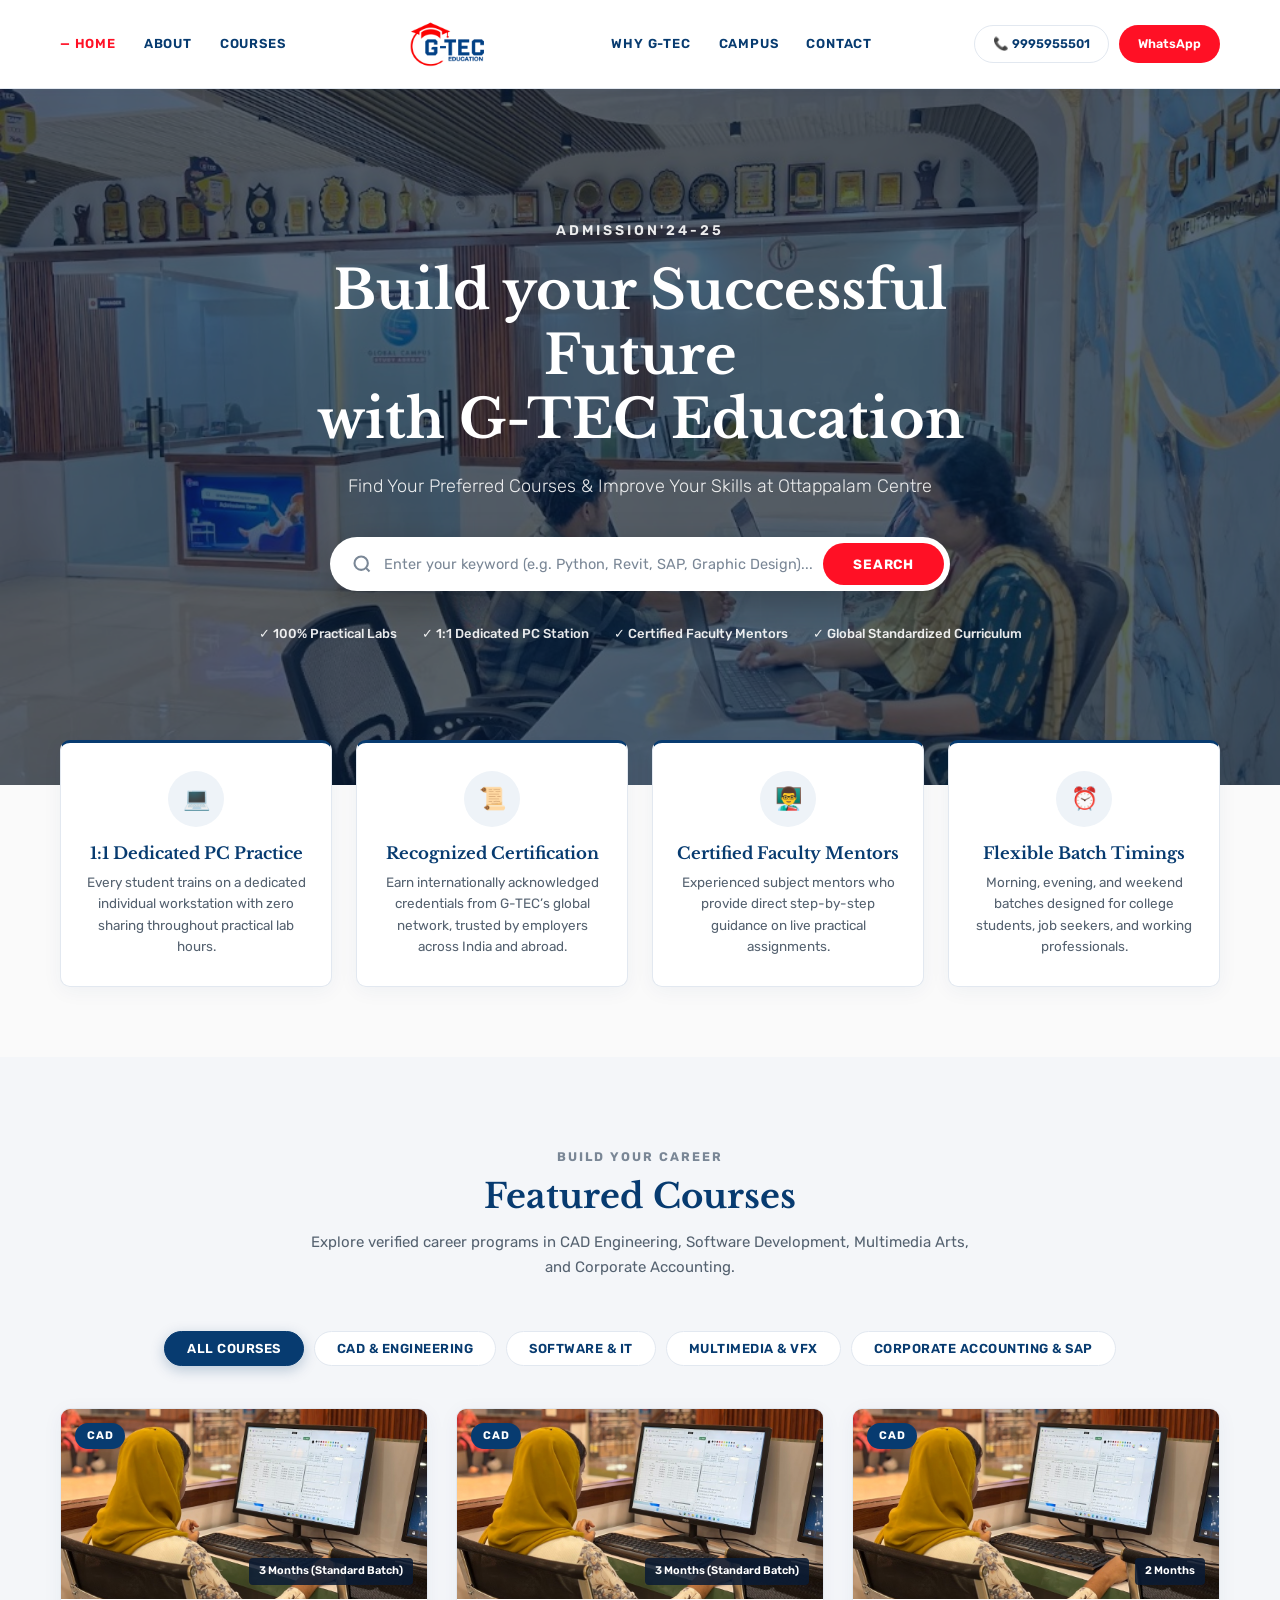
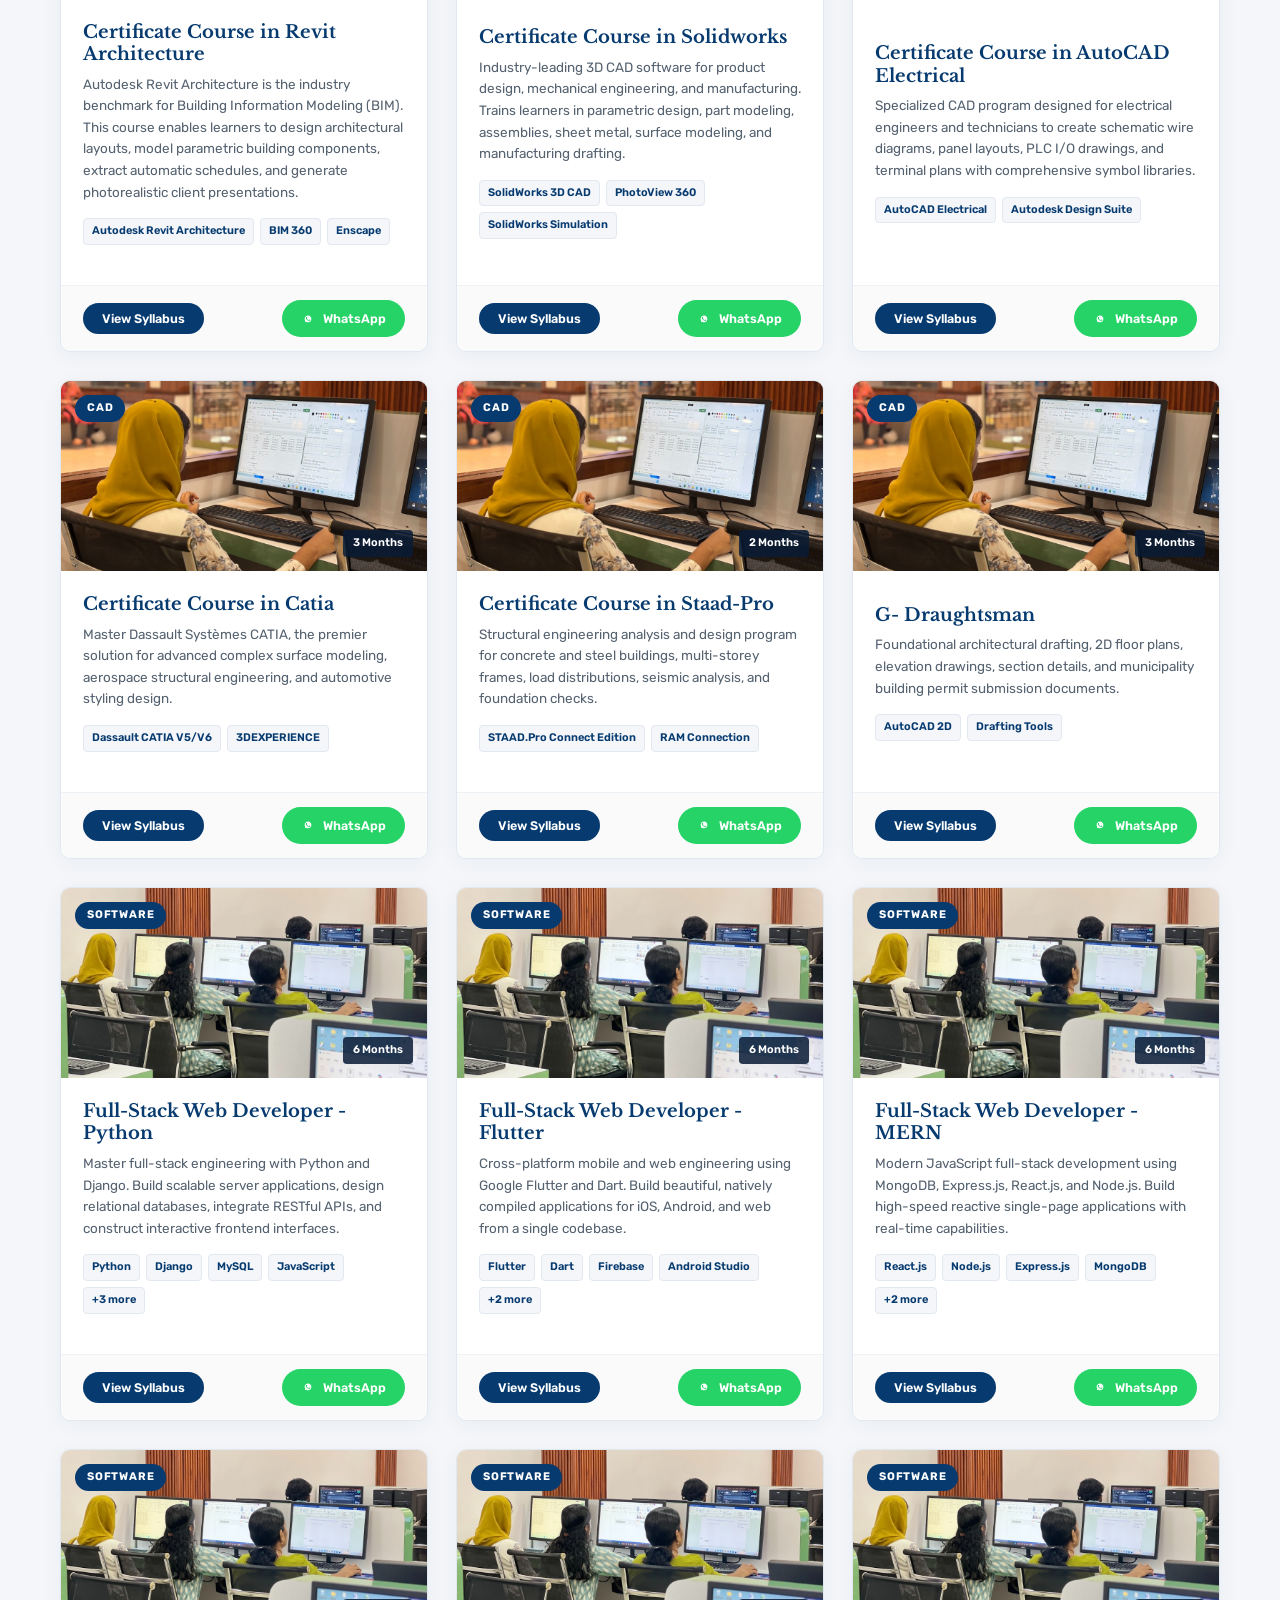
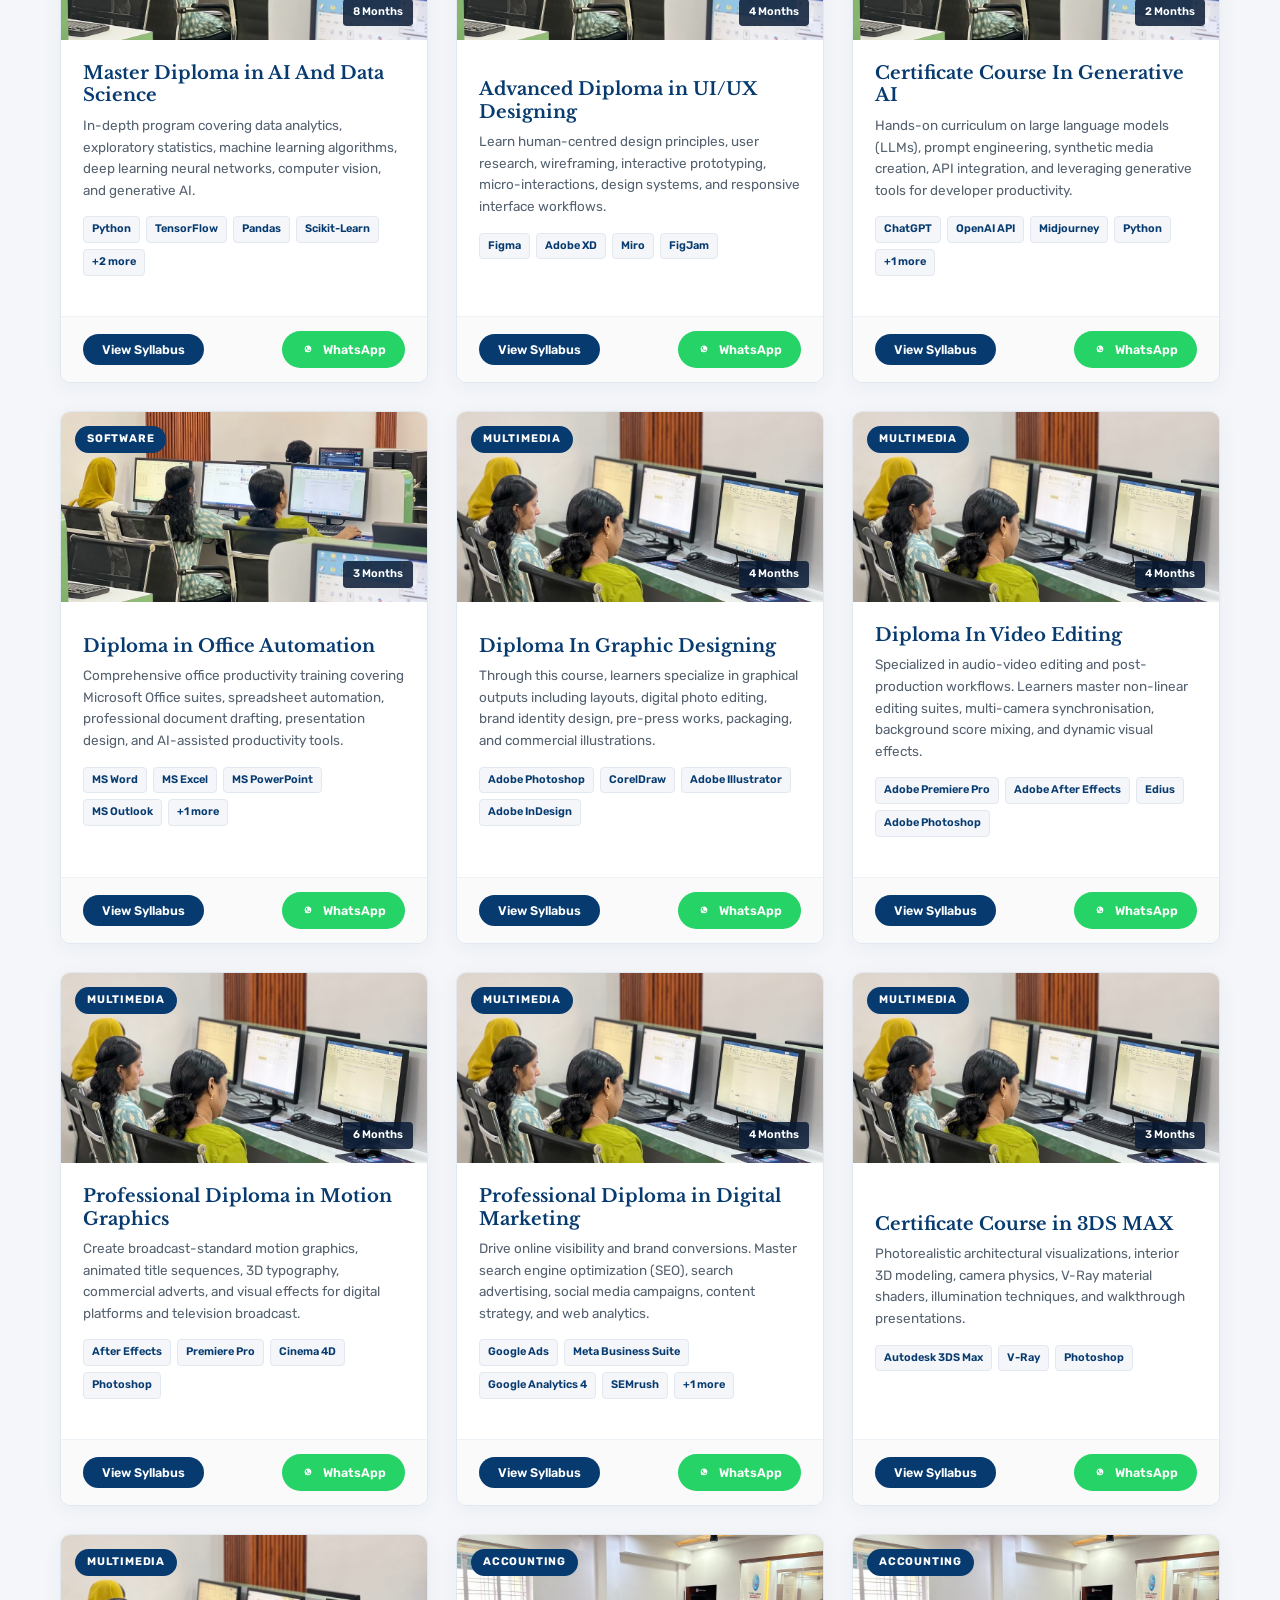
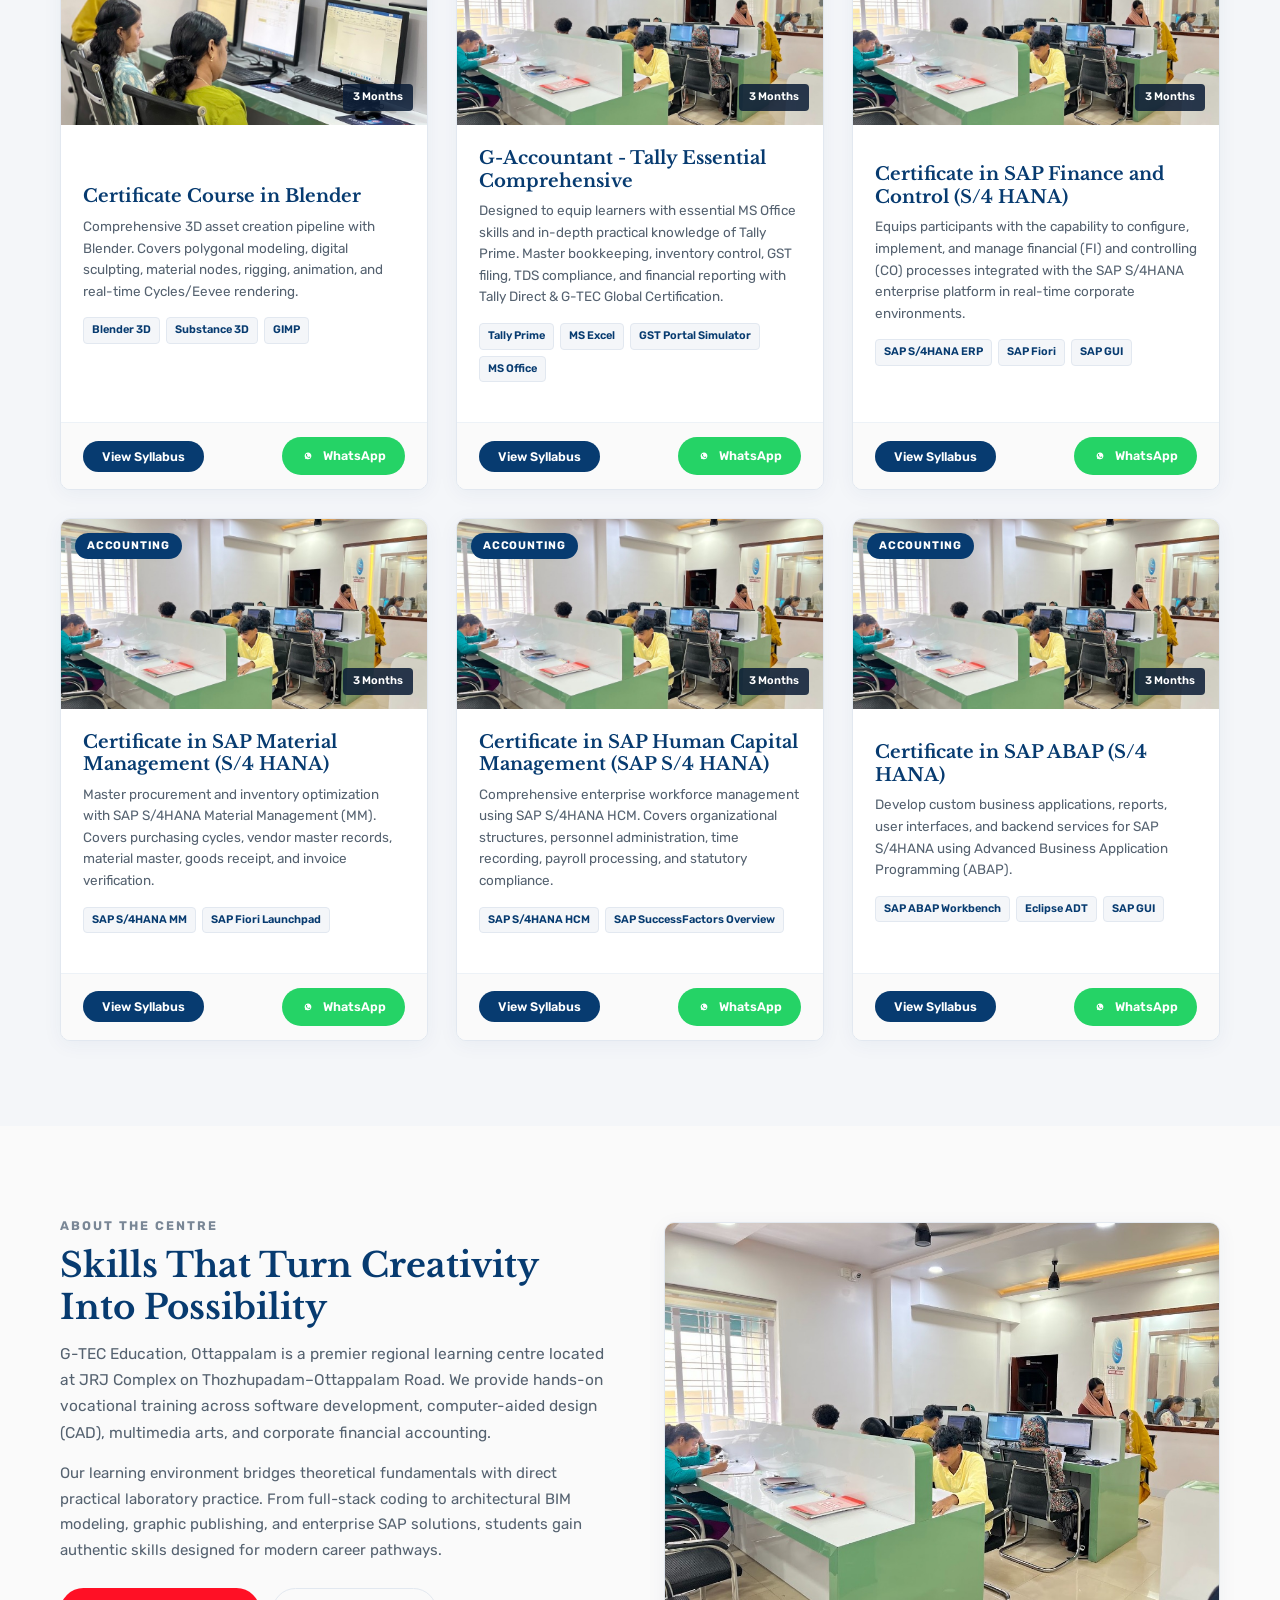
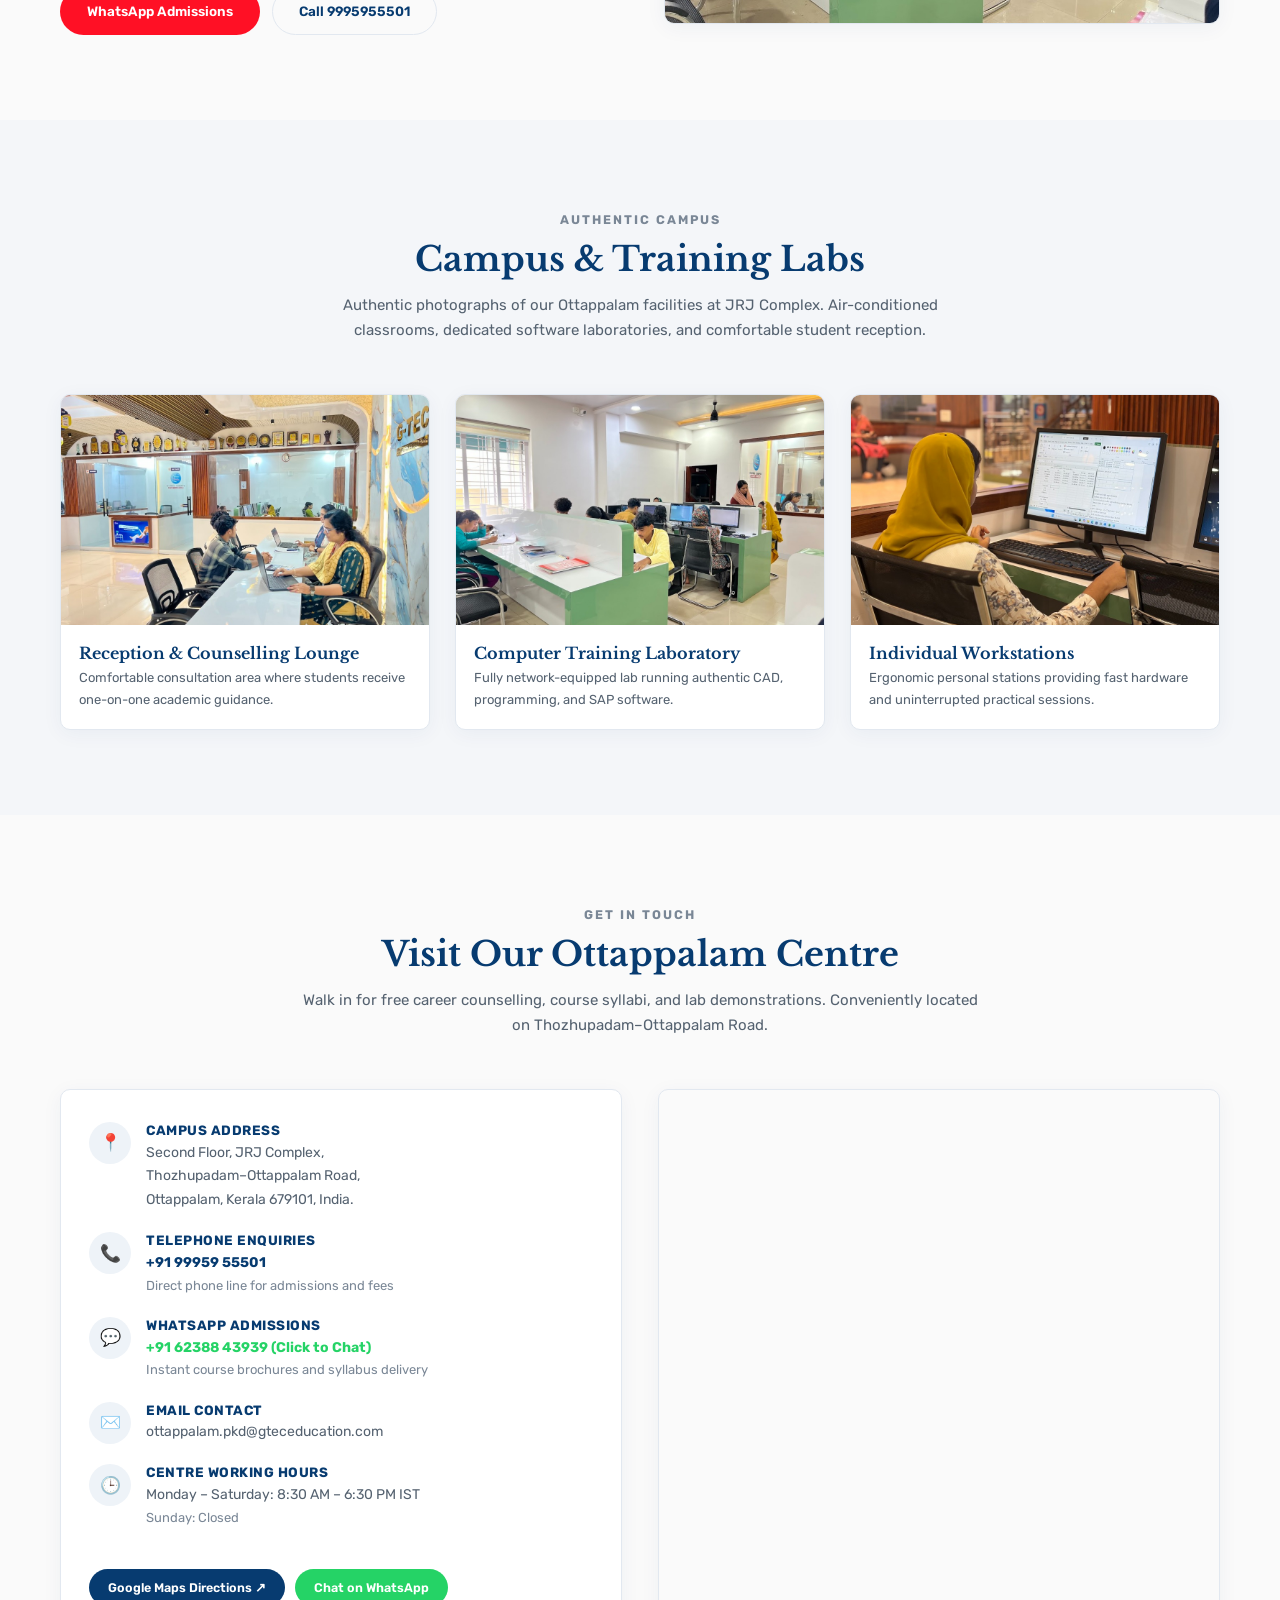
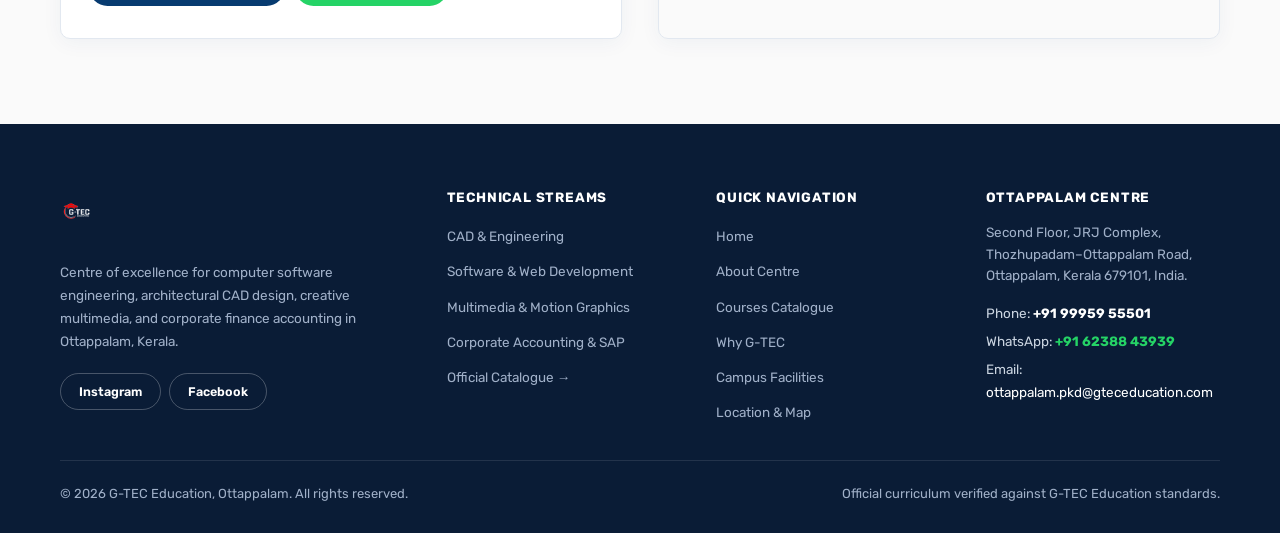
==== commit 28697210: "Unify typography and colors into strict cohesive G-TEC palette" ====
--- a/index.html
+++ b/index.html
@@ -145,8 +145,8 @@
           <span class="hero-admission-tag">ADMISSION'24-25</span>
           
           <h1 class="hero-main-h1">
-            <span class="text-orange">Build your Successful</span><br />
-            Future with G-TEC Education
+            Build your Successful Future<br />
+            with G-TEC Education
           </h1>
 
           <p class="hero-sub-p">
--- a/main.css
+++ b/main.css
@@ -1,43 +1,50 @@
 /* ==========================================================================
-   G-TEC EDUCATION OTTAPPALAM — EDIFICATION ACADEMIC VISUAL SYSTEM
-   Faithful replication of the Edification style (furioustheme-edification)
-   Typography: 'Libre Baskerville' (headings) + 'Rubik' (body & navigation)
-   Palette: Warm Sunset Amber (#F26522 / #FF7A00), Deep G-TEC Navy (#073B70 / #1B2945),
-            Crisp White (#FFFFFF), and Clean Slate Surfaces.
+   G-TEC EDUCATION OTTAPPALAM — STRICT COHESIVE BRAND VISUAL SYSTEM
+   Strict adherence to the official color palette:
+   - Primary Headings & Structure: Deep G-TEC Navy (#073B70)
+   - Body Copy & Descriptions: Muted Slate (#556270)
+   - Single Focal Brand Accent: G-TEC Red (#FF1025)
+   - Clean Light Canvas: Pure White (#FFFFFF) & Soft Slate (#FAFAFA / #F4F6F9)
+   - Zero color chaos: No multi-colored text, strictly disciplined typography.
    ========================================================================== */
 
 @import url('https://fonts.googleapis.com/css2?family=Libre+Baskerville:ital,wght@0,400;0,700;1,400&family=Rubik:ital,wght@0,300;0,400;0,500;0,600;0,700;1,400&display=swap');
 
 :root {
-  /* Edification Signature Palette */
-  --color-primary: #FF7A00;          /* Warm Edification Amber/Orange */
-  --color-primary-hover: #E06800;
-  --color-navy: #073B70;             /* Official G-TEC Deep Navy */
-  --color-navy-dark: #1B2945;        /* Deep Hero Slate Navy */
-  --color-navy-subtle: #EEF4FA;
-  --color-whatsapp: #25D366;
+  /* Strict Cohesive Palette */
+  --color-navy: #073B70;              /* Primary Brand Navy for all titles & headings */
+  --color-navy-dark: #0A1C36;         /* Deep Navy for hero overlay & footer */
+  --color-navy-subtle: #EEF3F8;       /* Subtle Navy tint for icons & badges */
+  --color-navy-hover: #052648;
+
+  --color-accent: #FF1025;            /* Single Focal Accent: Official G-TEC Red */
+  --color-accent-hover: #D90518;
+
+  --color-whatsapp: #25D366;          /* Official WhatsApp Brand Color */
   --color-whatsapp-hover: #20BD5A;
 
-  /* Neutrals */
-  --bg-page: #F8F9FA;
+  /* Canvas & Surfaces */
+  --bg-page: #FAFAFA;
   --bg-card: #FFFFFF;
   --bg-alt: #F4F6F9;
-  --border-color: #E9ECEF;
-  --border-subtle: #F1F3F5;
-
-  /* Typography */
-  --text-heading: #1B2945;
-  --text-body: #555555;
-  --text-muted: #777777;
+  --border-color: #E2E8F0;
+  --border-subtle: #EDF2F7;
+
+  /* Disciplined 2-Tone Typography */
+  --text-heading: #073B70;            /* ALL Headings, Titles, Nav labels */
+  --text-body: #556270;               /* ALL Body Copy, Paragraphs, Descriptions */
+  --text-muted: #7A8796;              /* Metadata, secondary captions */
+  --text-white: #FFFFFF;
+
   --font-serif: 'Libre Baskerville', Georgia, serif;
-  --font-sans: 'Rubik', -apple-system, sans-serif;
-
-  /* Dimensions */
+  --font-sans: 'Rubik', -apple-system, BlinkMacSystemFont, 'Segoe UI', Roboto, sans-serif;
+
+  /* Geometry & Elevation */
   --container-width: 1200px;
   --radius-round: 50px;
   --radius-card: 10px;
-  --shadow-card: 0 5px 25px rgba(0, 0, 0, 0.06);
-  --shadow-hover: 0 15px 35px rgba(0, 0, 0, 0.12);
+  --shadow-card: 0 4px 20px rgba(7, 59, 112, 0.05);
+  --shadow-hover: 0 12px 30px rgba(7, 59, 112, 0.1);
 }
 
 /* Reset */
@@ -86,7 +93,7 @@
   display: block;
 }
 
-/* Layout */
+/* Container & Sections */
 .container {
   width: 100%;
   max-width: var(--container-width);
@@ -97,74 +104,70 @@
 }
 
 .section {
-  padding-top: 90px;
-  padding-bottom: 90px;
+  padding-top: 85px;
+  padding-bottom: 85px;
 }
 
 .section-alt {
   background-color: var(--bg-alt);
 }
 
-/* Section Titles (Edification Style) */
+/* Strict Single-Palette Section Headers */
 .section-title-wrap {
   text-align: center;
   max-width: 680px;
-  margin: 0 auto 55px;
+  margin: 0 auto 50px;
 }
 
 .section-subtitle-tag {
   font-family: var(--font-sans);
-  font-size: 13px;
-  font-weight: 600;
+  font-size: 12.5px;
+  font-weight: 700;
   text-transform: uppercase;
-  letter-spacing: 2.5px;
-  color: var(--color-primary);
+  letter-spacing: 2px;
+  color: var(--text-muted);
   display: inline-block;
-  margin-bottom: 10px;
+  margin-bottom: 8px;
 }
 
 .section-main-title {
   font-family: var(--font-serif);
-  font-size: 36px;
+  font-size: 34px;
   font-weight: 700;
   color: var(--text-heading);
-  margin-bottom: 15px;
-}
-
-.section-main-title span {
-  color: var(--color-primary);
+  margin-bottom: 12px;
 }
 
 .section-lead-desc {
   font-size: 15px;
-  color: var(--text-muted);
-}
-
-/* Buttons (Edification Rounded Style) */
+  color: var(--text-body);
+}
+
+/* Buttons */
 .btn {
   display: inline-flex;
   align-items: center;
   justify-content: center;
   gap: 8px;
   font-family: var(--font-sans);
-  font-size: 14px;
-  font-weight: 500;
+  font-size: 13.5px;
+  font-weight: 600;
   padding: 11px 26px;
   border-radius: var(--radius-round);
   cursor: pointer;
   border: 1px solid transparent;
-  transition: all 0.3s ease;
+  transition: all 0.25s ease;
   white-space: nowrap;
 }
 
 .btn-primary {
-  background-color: var(--color-primary);
+  background-color: var(--color-accent);
   color: #FFFFFF;
 }
 
 .btn-primary:hover {
-  background-color: var(--color-primary-hover);
-  box-shadow: 0 6px 18px rgba(255, 122, 0, 0.35);
+  background-color: var(--color-accent-hover);
+  box-shadow: 0 4px 14px rgba(255, 16, 37, 0.3);
   transform: translateY(-2px);
 }
 
@@ -174,21 +177,21 @@
 }
 
 .btn-navy:hover {
-  background-color: #052648;
-  box-shadow: 0 6px 18px rgba(7, 59, 112, 0.3);
+  background-color: var(--color-navy-hover);
+  box-shadow: 0 4px 14px rgba(7, 59, 112, 0.25);
   transform: translateY(-2px);
 }
 
 .btn-outline {
   background-color: transparent;
-  border-color: #DDE2E5;
+  border-color: var(--border-color);
   color: var(--text-heading);
 }
 
 .btn-outline:hover {
   background-color: #FFFFFF;
-  border-color: var(--color-primary);
-  color: var(--color-primary);
+  border-color: var(--color-navy);
+  color: var(--color-navy);
 }
 
 .btn-whatsapp {
@@ -198,17 +201,17 @@
 
 .btn-whatsapp:hover {
   background-color: var(--color-whatsapp-hover);
-  box-shadow: 0 6px 18px rgba(37, 211, 102, 0.35);
+  box-shadow: 0 4px 14px rgba(37, 211, 102, 0.3);
   transform: translateY(-2px);
 }
 
 .btn-sm {
   padding: 7px 18px;
-  font-size: 13px;
+  font-size: 12.5px;
 }
 
 /* ==========================================================================
-   EDIFICATION HEADER — CENTERED CREST EMBLEM & FLANKING NAV
+   SOLID EXECUTIVE HEADER — CENTERED CREST EMBLEM
    ========================================================================== */
 .site-header {
   background: #FFFFFF;
@@ -216,14 +219,14 @@
   position: sticky;
   top: 0;
   z-index: 1000;
-  box-shadow: 0 2px 10px rgba(0, 0, 0, 0.04);
+  box-shadow: 0 2px 8px rgba(7, 59, 112, 0.04);
 }
 
 .header-container {
   display: flex;
   align-items: center;
   justify-content: space-between;
-  height: 90px;
+  height: 88px;
 }
 
 .nav-flanking-list {
@@ -240,19 +243,17 @@
   text-transform: uppercase;
   letter-spacing: 0.8px;
   color: var(--text-heading);
-  position: relative;
 }
 
 .nav-link:hover, .nav-link.active {
-  color: var(--color-primary);
+  color: var(--color-accent);
 }
 
 .nav-link.active::before {
   content: "— ";
-  color: var(--color-primary);
-}
-
-/* Center Emblem Logo */
+  color: var(--color-accent);
+}
+
 .center-logo-link {
   display: flex;
   align-items: center;
@@ -261,7 +262,7 @@
 }
 
 .center-logo-img {
-  height: 48px;
+  height: 46px;
   width: auto;
   object-fit: contain;
 }
@@ -269,7 +270,7 @@
 .header-actions {
   display: flex;
   align-items: center;
-  gap: 12px;
+  gap: 10px;
 }
 
 .mobile-toggle {
@@ -282,11 +283,11 @@
 }
 
 /* ==========================================================================
-   EDIFICATION HERO AREA (CENTERED, CINEMATIC OVERLAY, CAPSULE SEARCH)
+   HERO AREA — CLEAN UNIFIED WHITE HEADLINES OVER DEEP NAVY VIGNETTE
    ========================================================================== */
 .hero-area {
   position: relative;
-  padding: 140px 0 150px;
+  padding: 130px 0 140px;
   background-image: url('./reception-lounge.jpg');
   background-size: cover;
   background-position: center center;
@@ -299,8 +300,8 @@
   content: "";
   position: absolute;
   inset: 0;
-  background: #1B2945; /* Deep Edification Navy Overlay */
-  opacity: 0.62;
+  background: var(--color-navy-dark);
+  opacity: 0.68;
 }
 
 .hero-inner {
@@ -312,50 +313,46 @@
 
 .hero-admission-tag {
   font-family: var(--font-sans);
-  font-size: 15px;
-  font-weight: 500;
+  font-size: 14px;
+  font-weight: 600;
   text-transform: uppercase;
   letter-spacing: 3px;
   color: rgba(255, 255, 255, 0.9);
-  margin-bottom: 18px;
+  margin-bottom: 16px;
   display: block;
 }
 
 .hero-main-h1 {
   font-family: var(--font-serif);
-  font-size: clamp(38px, 6vw, 56px);
+  font-size: clamp(36px, 5.5vw, 54px);
   font-weight: 700;
-  line-height: 1.18;
+  line-height: 1.2;
   margin-bottom: 18px;
-  color: #FFFFFF;
-}
-
-.hero-main-h1 .text-orange {
-  color: var(--color-primary);
+  color: #FFFFFF; /* Pure crisp white headline, zero color clashing */
 }
 
 .hero-sub-p {
   font-family: var(--font-sans);
-  font-size: 19px;
+  font-size: 18px;
   font-weight: 300;
-  color: rgba(255, 255, 255, 0.85);
+  color: rgba(255, 255, 255, 0.9);
   margin-bottom: 35px;
 }
 
-/* Capsule Search Bar (Exact Edification Form Style) */
+/* Capsule Search Bar */
 .hero-search-capsule {
   max-width: 620px;
   margin: 0 auto;
   background: #FFFFFF;
   border-radius: var(--radius-round);
-  padding: 6px 6px 6px 24px;
-  display: flex;
-  align-items: center;
-  box-shadow: 0 15px 40px rgba(0, 0, 0, 0.25);
+  padding: 6px 6px 6px 22px;
+  display: flex;
+  align-items: center;
+  box-shadow: 0 12px 35px rgba(0, 0, 0, 0.25);
 }
 
 .hero-search-capsule svg {
-  color: #999999;
+  color: var(--text-muted);
   flex-shrink: 0;
   margin-right: 12px;
 }
@@ -365,61 +362,55 @@
   border: none;
   background: transparent;
   font-family: var(--font-sans);
-  font-size: 15px;
+  font-size: 14.5px;
   color: var(--text-heading);
   outline: none;
 }
 
 .hero-search-capsule input::placeholder {
-  color: #999999;
+  color: var(--text-muted);
 }
 
 .hero-search-capsule .btn-search {
-  background-color: var(--color-primary);
-  color: #FFFFFF;
-  font-family: var(--font-sans);
-  font-size: 14px;
+  background-color: var(--color-accent);
+  color: #FFFFFF;
+  font-family: var(--font-sans);
+  font-size: 13.5px;
   font-weight: 700;
   text-transform: uppercase;
-  letter-spacing: 1px;
+  letter-spacing: 0.8px;
   border: none;
   border-radius: var(--radius-round);
-  padding: 13px 32px;
+  padding: 13px 30px;
   cursor: pointer;
   transition: background-color 0.2s ease;
   flex-shrink: 0;
 }
 
 .hero-search-capsule .btn-search:hover {
-  background-color: var(--color-primary-hover);
-}
-
-/* Quick Trust Pill Row Below Search */
+  background-color: var(--color-accent-hover);
+}
+
+/* Hero Trust Strip */
 .hero-trust-strip {
   display: flex;
   justify-content: center;
   flex-wrap: wrap;
   gap: 25px;
-  margin-top: 35px;
+  margin-top: 32px;
   font-size: 13px;
   font-weight: 500;
-  color: rgba(255, 255, 255, 0.85);
-}
-
-.hero-trust-strip span {
-  display: flex;
-  align-items: center;
-  gap: 6px;
+  color: rgba(255, 255, 255, 0.9);
 }
 
 /* ==========================================================================
-   FEATURE STRIP (WHY CHOOSE G-TEC)
+   FEATURE CARDS STRIP (WHY CHOOSE G-TEC)
    ========================================================================== */
 .feature-cards-deck {
   display: grid;
   grid-template-columns: repeat(4, 1fr);
   gap: 24px;
-  margin-top: -50px;
+  margin-top: -45px;
   position: relative;
   z-index: 10;
 }
@@ -427,40 +418,41 @@
 .feature-item-card {
   background: #FFFFFF;
   border-radius: var(--radius-card);
-  padding: 30px 22px;
+  padding: 28px 20px;
   box-shadow: var(--shadow-card);
   text-align: center;
-  border-top: 3px solid transparent;
-  transition: all 0.3s ease;
+  border: 1px solid var(--border-color);
+  border-top: 3px solid var(--color-navy);
+  transition: all 0.25s ease;
 }
 
 .feature-item-card:hover {
-  border-top-color: var(--color-primary);
-  transform: translateY(-5px);
+  border-top-color: var(--color-accent);
+  transform: translateY(-4px);
   box-shadow: var(--shadow-hover);
 }
 
 .feature-icon-circle {
-  width: 60px;
-  height: 60px;
-  background: #FFF4EC;
+  width: 56px;
+  height: 56px;
+  background: var(--color-navy-subtle);
   border-radius: 50%;
   display: flex;
   align-items: center;
   justify-content: center;
-  margin: 0 auto 18px;
-  font-size: 24px;
-  color: var(--color-primary);
+  margin: 0 auto 16px;
+  font-size: 22px;
+  color: var(--color-navy);
 }
 
 .feature-item-card h4 {
-  font-size: 17px;
+  font-size: 16.5px;
   margin-bottom: 8px;
 }
 
 .feature-item-card p {
   font-size: 13.5px;
-  color: var(--text-muted);
+  color: var(--text-body);
   line-height: 1.6;
 }
 
@@ -472,7 +464,7 @@
   justify-content: center;
   flex-wrap: wrap;
   gap: 10px;
-  margin-bottom: 45px;
+  margin-bottom: 42px;
 }
 
 .course-tab-pill {
@@ -487,26 +479,26 @@
   color: var(--text-heading);
   border: 1px solid var(--border-color);
   cursor: pointer;
-  transition: all 0.25s ease;
+  transition: all 0.2s ease;
 }
 
 .course-tab-pill:hover {
-  border-color: var(--color-primary);
-  color: var(--color-primary);
+  border-color: var(--color-navy);
+  color: var(--color-navy);
 }
 
 .course-tab-pill.active {
-  background: var(--color-primary);
-  border-color: var(--color-primary);
-  color: #FFFFFF;
-  box-shadow: 0 4px 14px rgba(255, 122, 0, 0.3);
-}
-
-/* Course Card (Edification Style) */
+  background: var(--color-navy);
+  border-color: var(--color-navy);
+  color: #FFFFFF;
+  box-shadow: 0 4px 14px rgba(7, 59, 112, 0.25);
+}
+
+/* Course Cards */
 .courses-grid-layout {
   display: grid;
   grid-template-columns: repeat(auto-fill, minmax(350px, 1fr));
-  gap: 30px;
+  gap: 28px;
 }
 
 .edification-course-card {
@@ -518,41 +510,41 @@
   display: flex;
   flex-direction: column;
   justify-content: space-between;
-  transition: all 0.3s ease;
+  transition: all 0.25s ease;
 }
 
 .edification-course-card:hover {
-  transform: translateY(-5px);
+  transform: translateY(-4px);
   box-shadow: var(--shadow-hover);
-  border-color: #DDE2E5;
+  border-color: #CBD5E1;
 }
 
 .course-card-top {
   position: relative;
-  height: 200px;
+  height: 190px;
   background-size: cover;
   background-position: center;
 }
 
 .course-category-badge {
   position: absolute;
-  top: 15px;
-  left: 15px;
-  background: var(--color-primary);
+  top: 14px;
+  left: 14px;
+  background: var(--color-navy);
   color: #FFFFFF;
   font-size: 11px;
   font-weight: 700;
   text-transform: uppercase;
-  letter-spacing: 1px;
+  letter-spacing: 0.8px;
   padding: 4px 12px;
   border-radius: var(--radius-round);
 }
 
 .course-duration-badge {
   position: absolute;
-  bottom: 15px;
-  right: 15px;
-  background: rgba(27, 41, 69, 0.85);
+  bottom: 14px;
+  right: 14px;
+  background: rgba(10, 28, 54, 0.85);
   color: #FFFFFF;
   font-size: 11px;
   font-weight: 600;
@@ -561,21 +553,21 @@
 }
 
 .course-card-body {
-  padding: 22px 24px;
+  padding: 22px;
 }
 
 .course-card-body h3 {
   font-size: 18px;
-  margin-bottom: 10px;
+  margin-bottom: 8px;
 }
 
 .course-card-body h3 a:hover {
-  color: var(--color-primary);
+  color: var(--color-accent);
 }
 
 .course-card-desc {
   font-size: 13.5px;
-  color: var(--text-muted);
+  color: var(--text-body);
   line-height: 1.6;
   margin-bottom: 15px;
 }
@@ -584,7 +576,7 @@
   display: flex;
   flex-wrap: wrap;
   gap: 6px;
-  margin-bottom: 20px;
+  margin-bottom: 18px;
 }
 
 .tool-chip {
@@ -598,7 +590,7 @@
 }
 
 .course-card-footer {
-  padding: 15px 24px;
+  padding: 14px 22px;
   border-top: 1px solid var(--border-subtle);
   background: #FAFAFA;
   display: flex;
@@ -612,20 +604,20 @@
 .about-spread-grid {
   display: grid;
   grid-template-columns: 1fr 1fr;
-  gap: 50px;
+  gap: 48px;
   align-items: center;
 }
 
 .about-photo-wrapper {
-  position: relative;
   border-radius: var(--radius-card);
   overflow: hidden;
   box-shadow: var(--shadow-card);
+  border: 1px solid var(--border-color);
 }
 
 .about-photo-wrapper img {
   width: 100%;
-  height: 420px;
+  height: 400px;
   object-fit: cover;
 }
 
@@ -644,11 +636,11 @@
   overflow: hidden;
   box-shadow: var(--shadow-card);
   border: 1px solid var(--border-color);
-  transition: all 0.3s ease;
+  transition: all 0.25s ease;
 }
 
 .campus-thumb-card:hover {
-  transform: translateY(-4px);
+  transform: translateY(-3px);
   box-shadow: var(--shadow-hover);
 }
 
@@ -659,17 +651,17 @@
 }
 
 .campus-caption-box {
-  padding: 18px 20px;
+  padding: 18px;
 }
 
 .campus-caption-box h4 {
   font-size: 16px;
-  margin-bottom: 5px;
+  margin-bottom: 4px;
 }
 
 .campus-caption-box p {
   font-size: 13px;
-  color: var(--text-muted);
+  color: var(--text-body);
 }
 
 /* ==========================================================================
@@ -678,14 +670,14 @@
 .contact-section-grid {
   display: grid;
   grid-template-columns: 1fr 1fr;
-  gap: 40px;
+  gap: 36px;
   align-items: stretch;
 }
 
 .contact-details-box {
   background: #FFFFFF;
   border-radius: var(--radius-card);
-  padding: 35px 30px;
+  padding: 32px 28px;
   box-shadow: var(--shadow-card);
   border: 1px solid var(--border-color);
   display: flex;
@@ -696,35 +688,35 @@
 .contact-info-entry {
   display: flex;
   gap: 15px;
-  margin-bottom: 22px;
+  margin-bottom: 20px;
 }
 
 .contact-entry-icon {
-  width: 44px;
-  height: 44px;
-  background: #FFF4EC;
+  width: 42px;
+  height: 42px;
+  background: var(--color-navy-subtle);
   border-radius: 50%;
   display: flex;
   align-items: center;
   justify-content: center;
-  color: var(--color-primary);
-  font-size: 18px;
+  color: var(--color-navy);
+  font-size: 17px;
   flex-shrink: 0;
 }
 
 .contact-info-entry h5 {
   font-family: var(--font-sans);
-  font-size: 14px;
+  font-size: 13.5px;
   font-weight: 700;
   text-transform: uppercase;
   letter-spacing: 0.5px;
-  margin-bottom: 3px;
+  margin-bottom: 2px;
   color: var(--text-heading);
 }
 
 .contact-info-entry p, .contact-info-entry a {
   font-size: 14px;
-  color: var(--text-muted);
+  color: var(--text-body);
 }
 
 .contact-map-embed {
@@ -746,27 +738,27 @@
    GROUNDED FOOTER
    ========================================================================== */
 .site-footer {
-  background: #1B2945; /* Deep Edification Navy */
-  color: #FFFFFF;
-  padding-top: 70px;
-  padding-bottom: 30px;
+  background: var(--color-navy-dark);
+  color: #FFFFFF;
+  padding-top: 65px;
+  padding-bottom: 28px;
 }
 
 .footer-columns-grid {
   display: grid;
   grid-template-columns: 1.5fr repeat(3, 1fr);
   gap: 35px;
-  margin-bottom: 40px;
+  margin-bottom: 35px;
 }
 
 .footer-col h5 {
   font-family: var(--font-sans);
   color: #FFFFFF;
-  font-size: 14px;
+  font-size: 13.5px;
   font-weight: 700;
   text-transform: uppercase;
-  letter-spacing: 1px;
-  margin-bottom: 18px;
+  letter-spacing: 0.8px;
+  margin-bottom: 16px;
 }
 
 .footer-links-deck {
@@ -782,12 +774,12 @@
 }
 
 .footer-links-deck a:hover {
-  color: var(--color-primary);
+  color: #FFFFFF;
 }
 
 .footer-bottom-strap {
   border-top: 1px solid rgba(255, 255, 255, 0.1);
-  padding-top: 25px;
+  padding-top: 22px;
   display: flex;
   justify-content: space-between;
   align-items: center;
@@ -801,7 +793,7 @@
 .modal-overlay {
   position: fixed;
   inset: 0;
-  background: rgba(27, 41, 69, 0.6);
+  background: rgba(10, 28, 54, 0.65);
   backdrop-filter: blur(4px);
   z-index: 2000;
   display: flex;
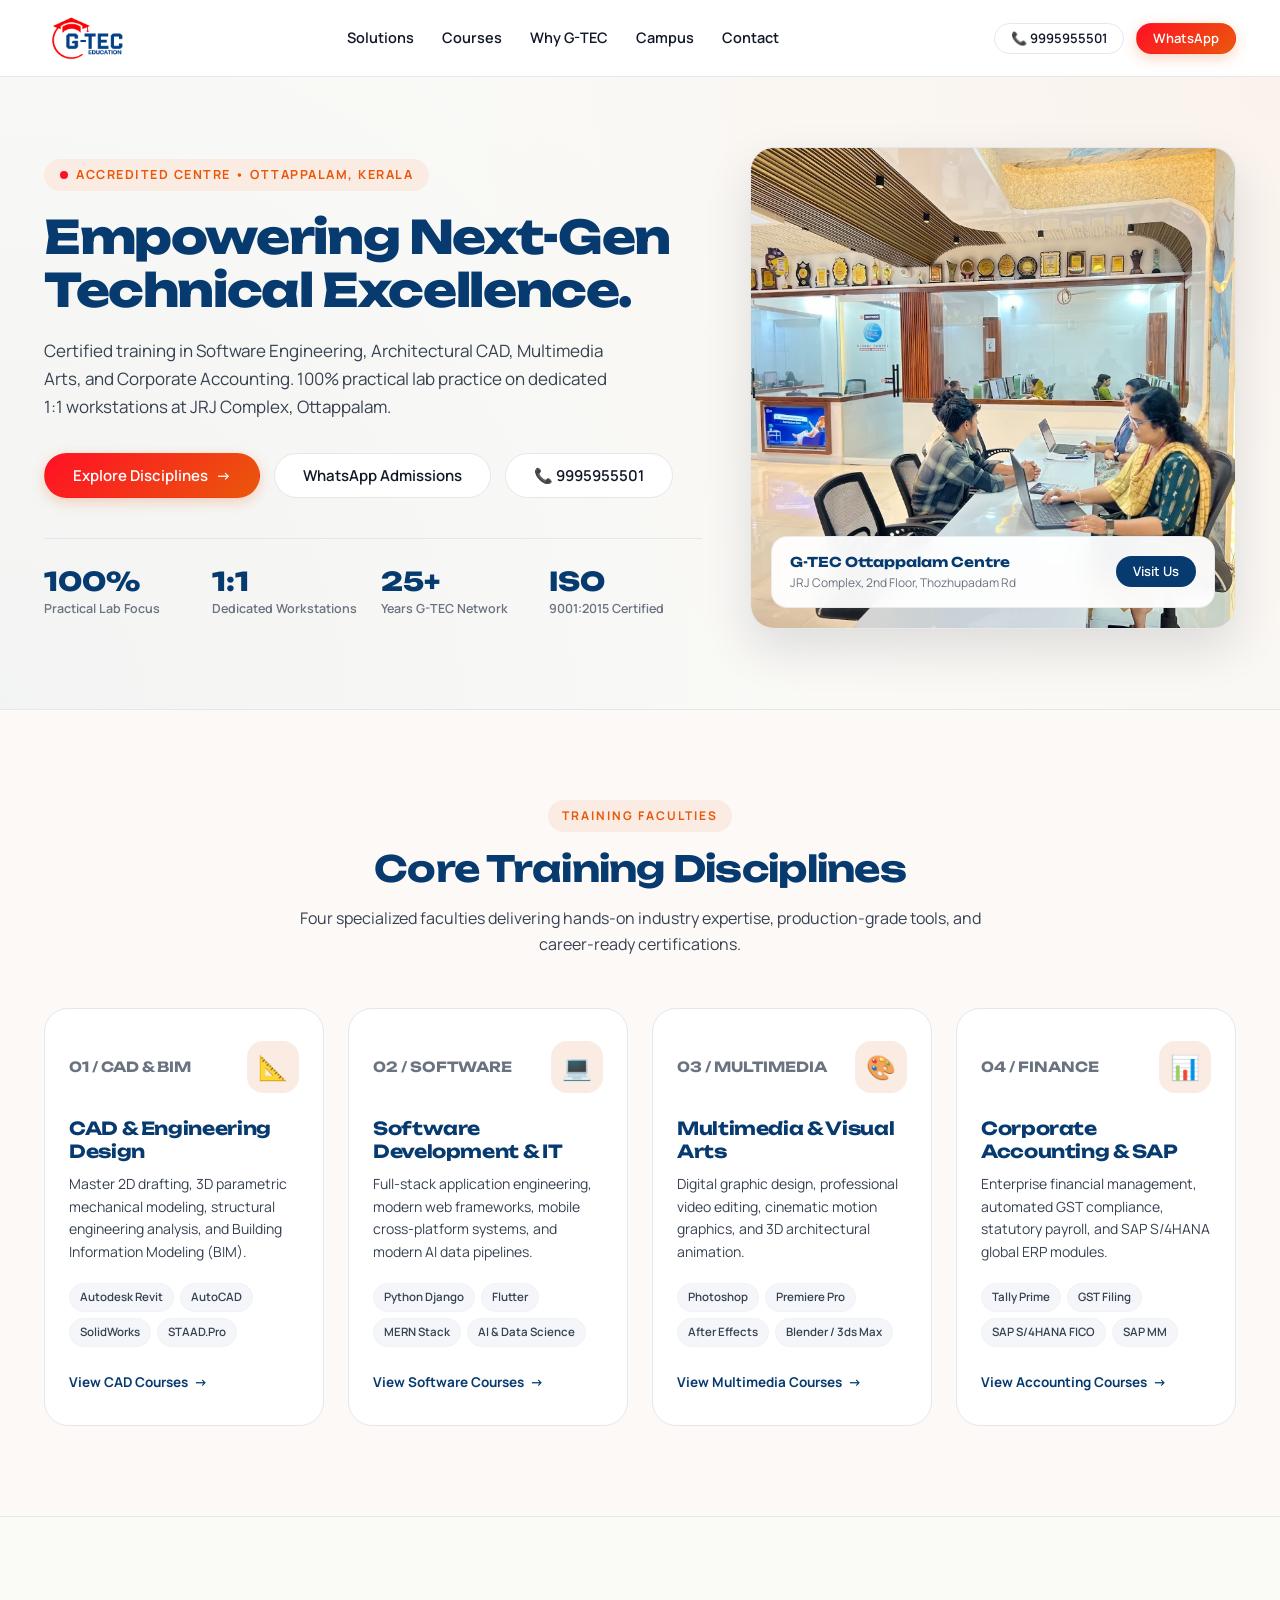
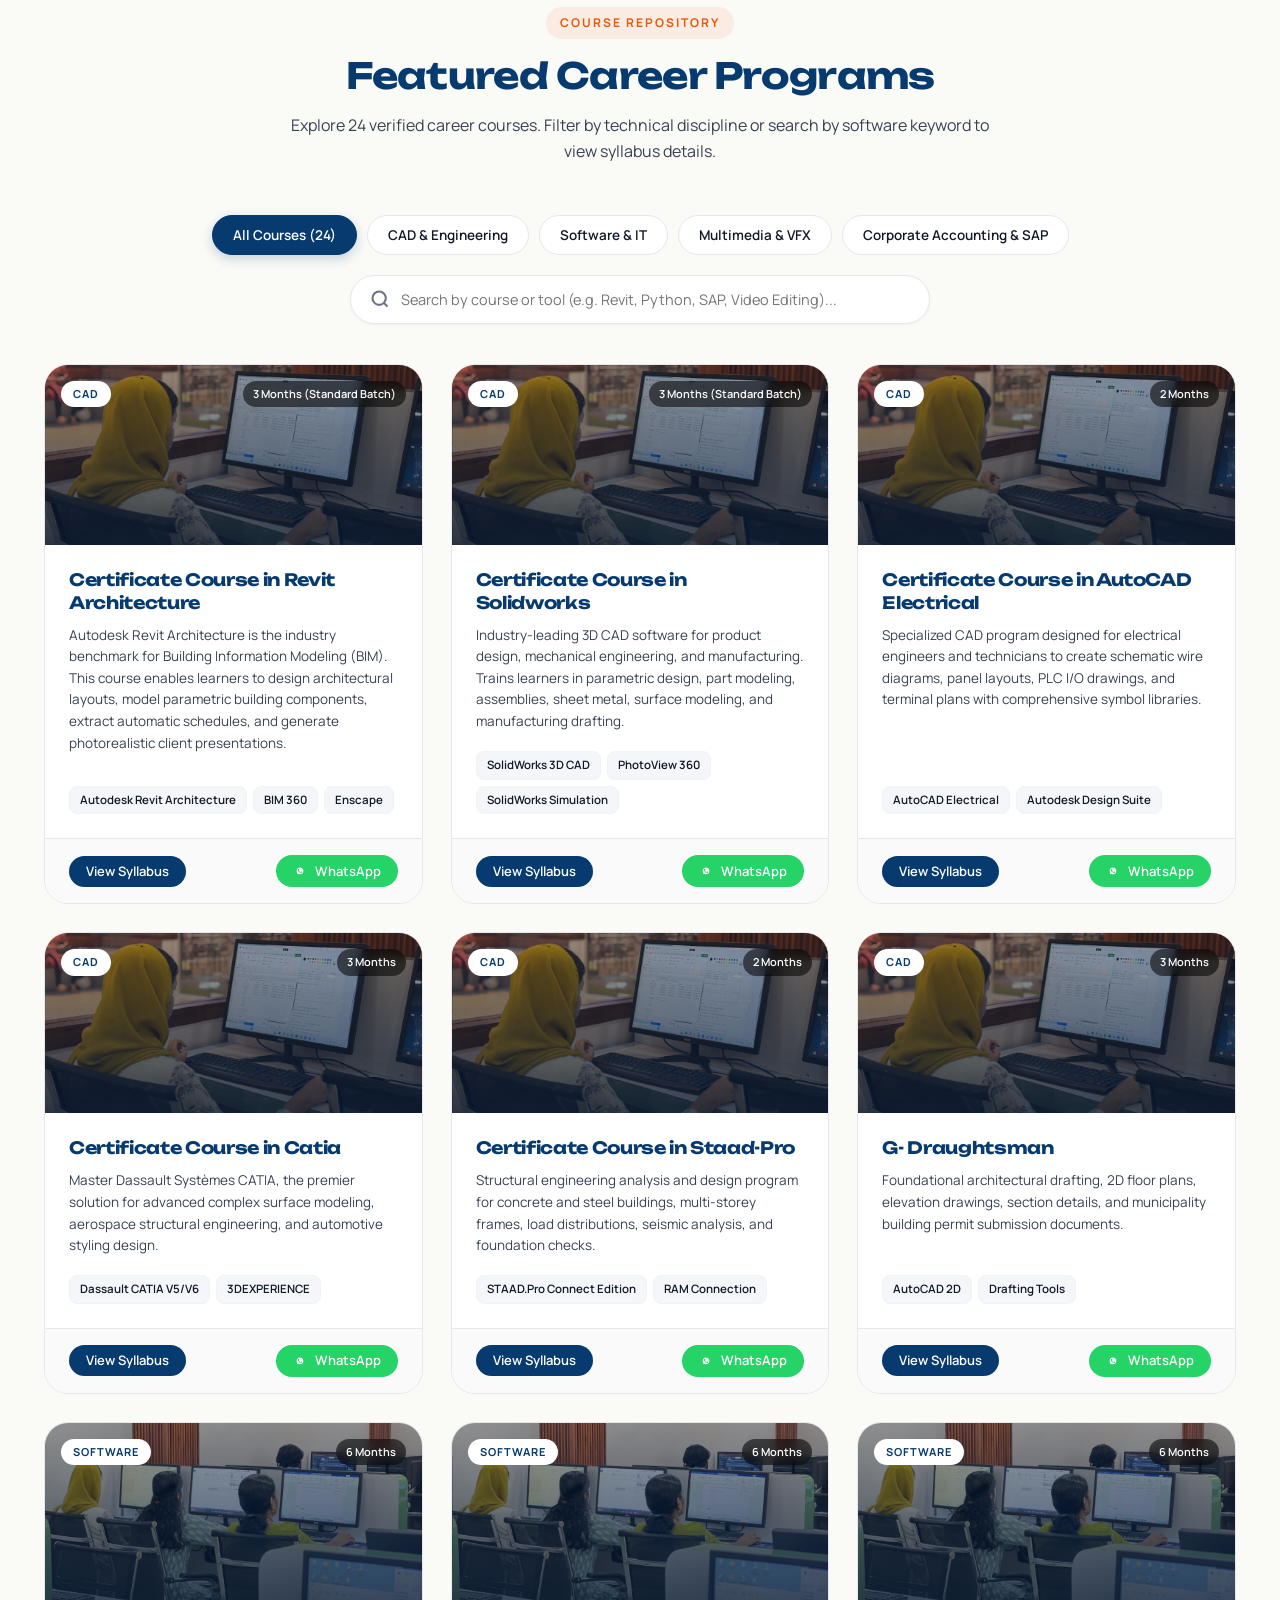
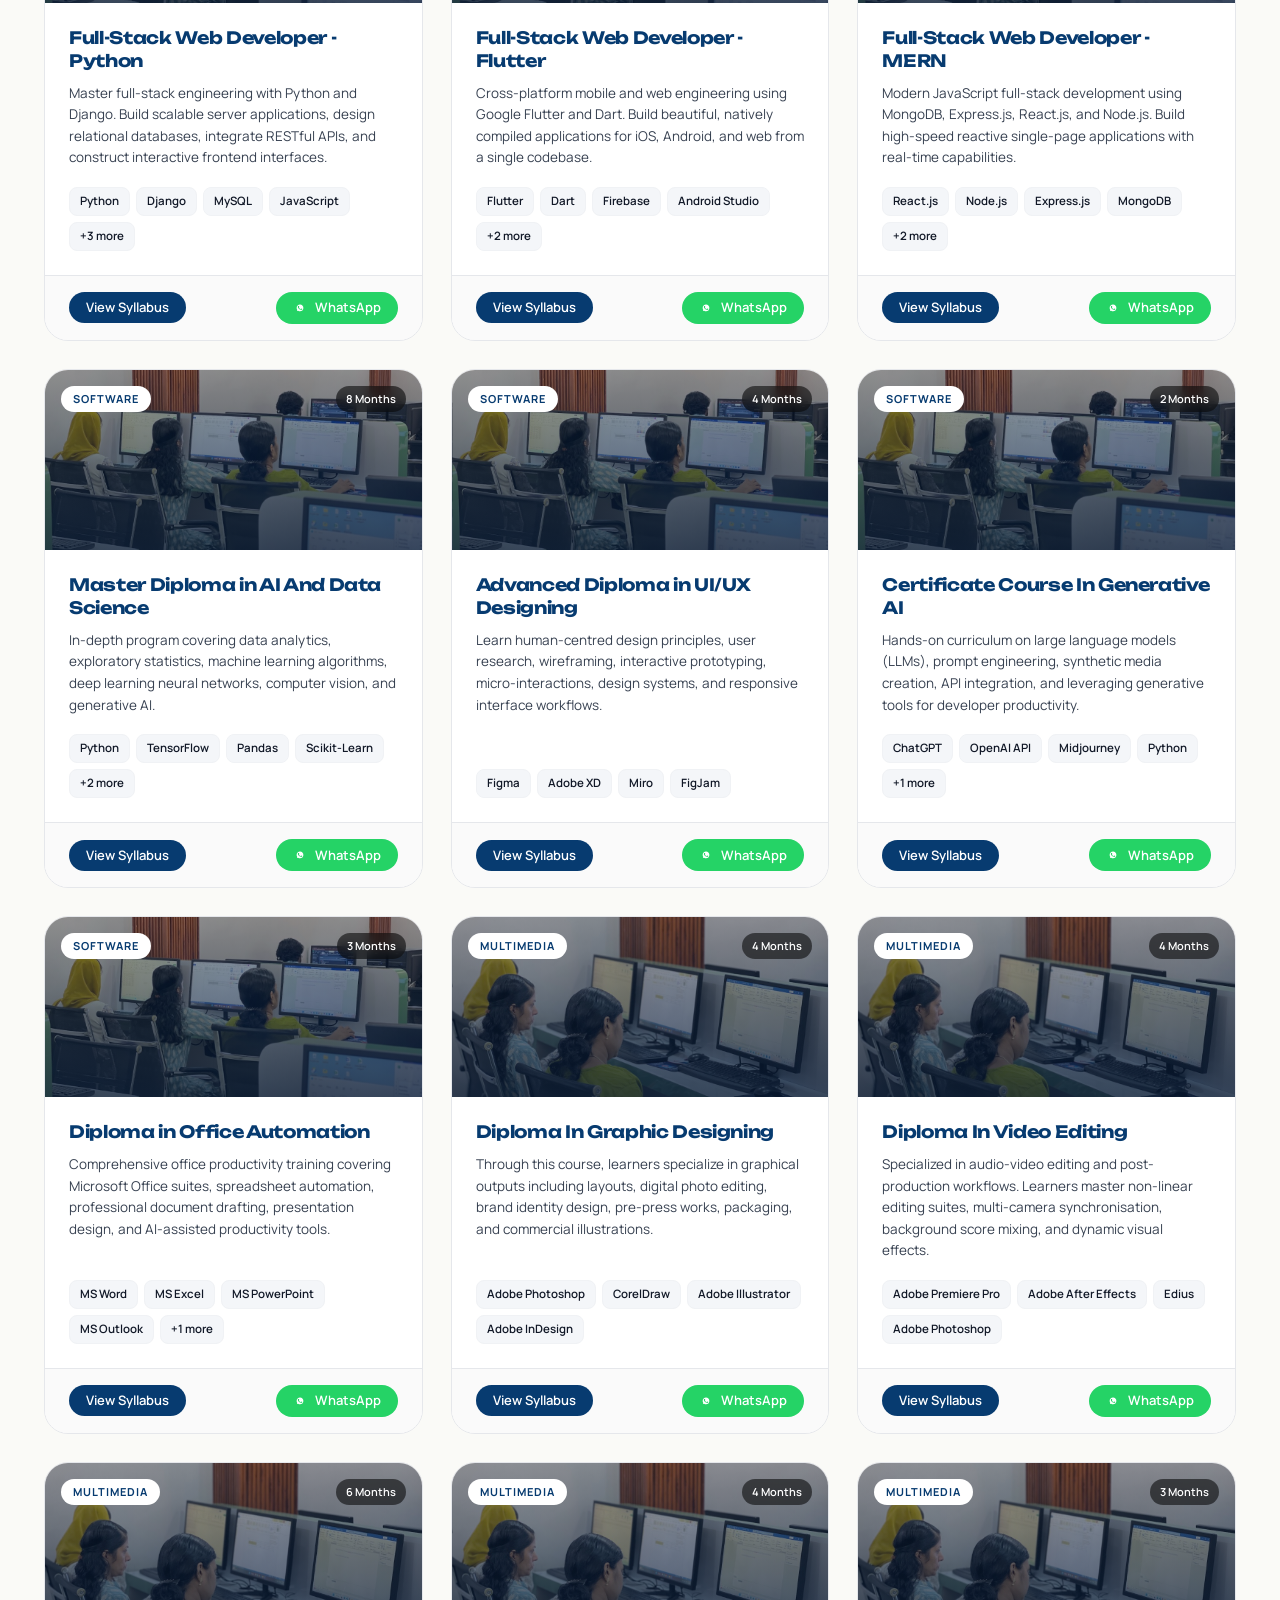
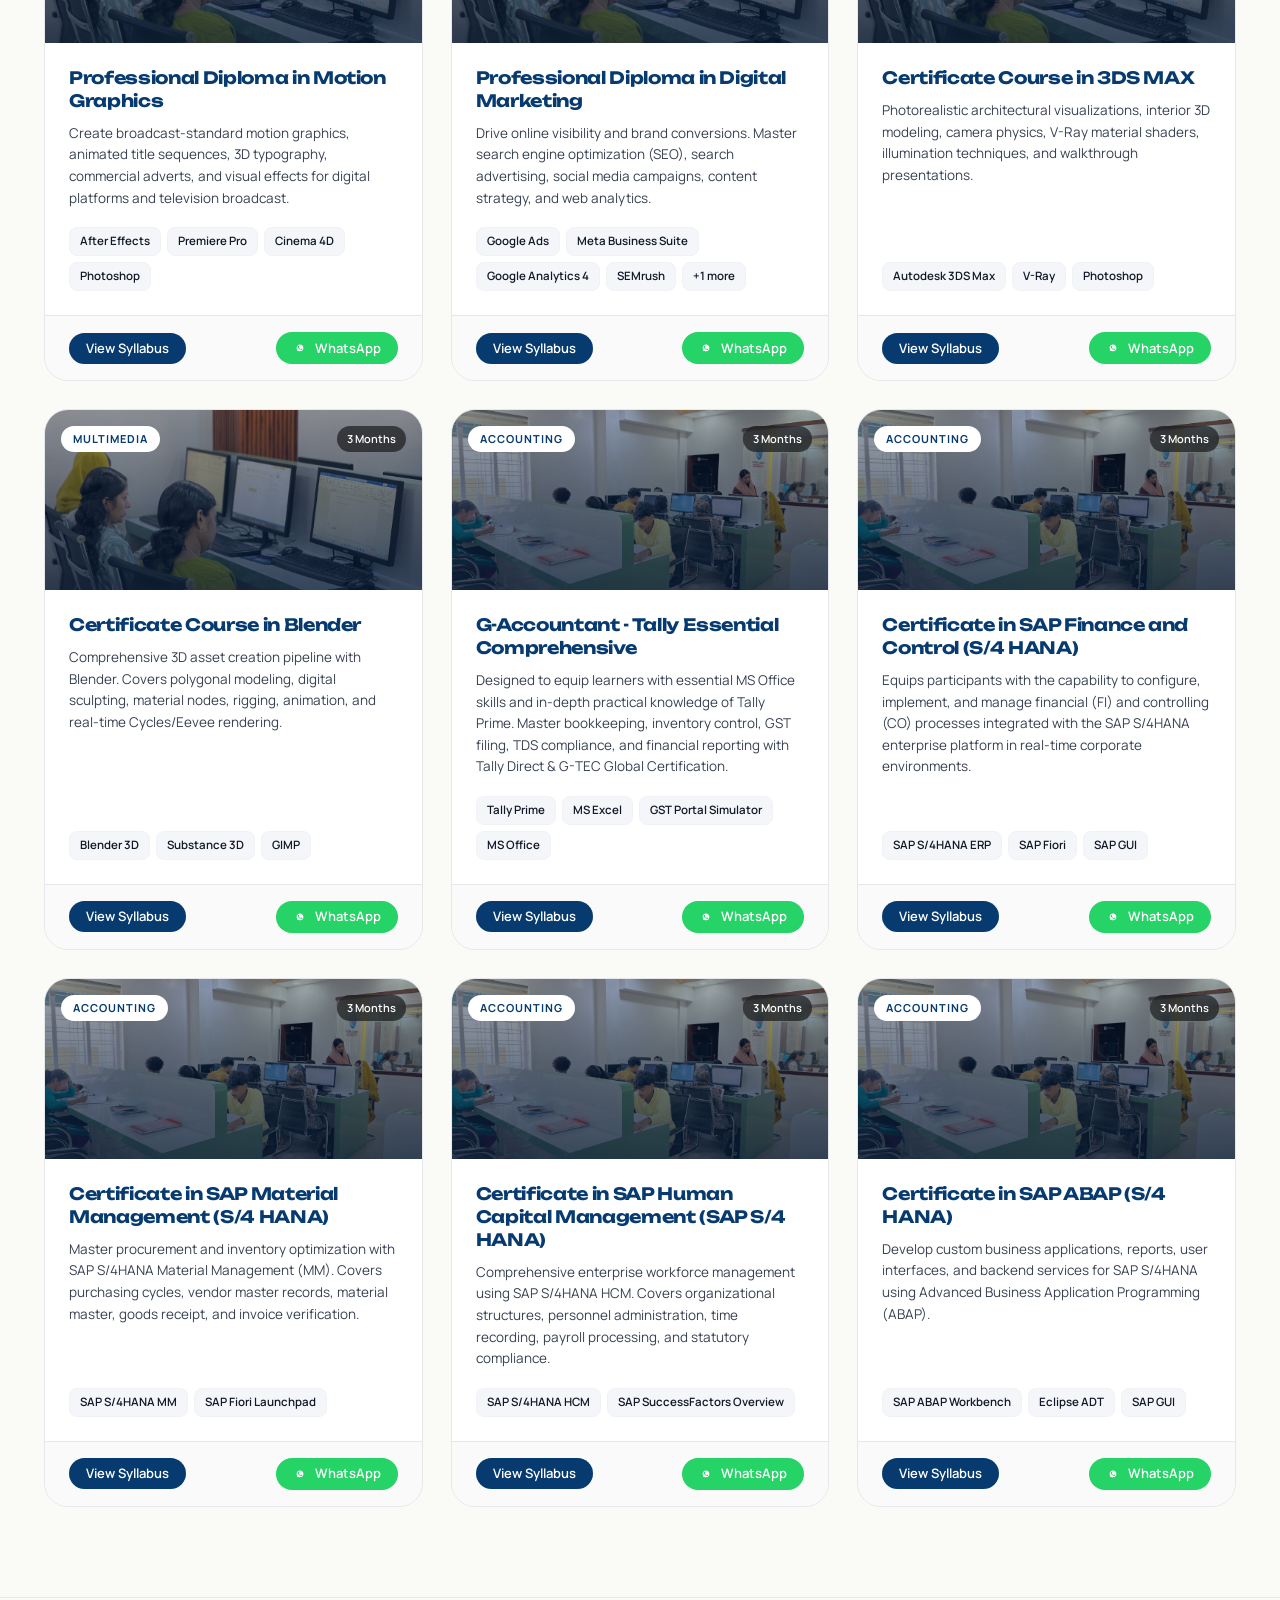
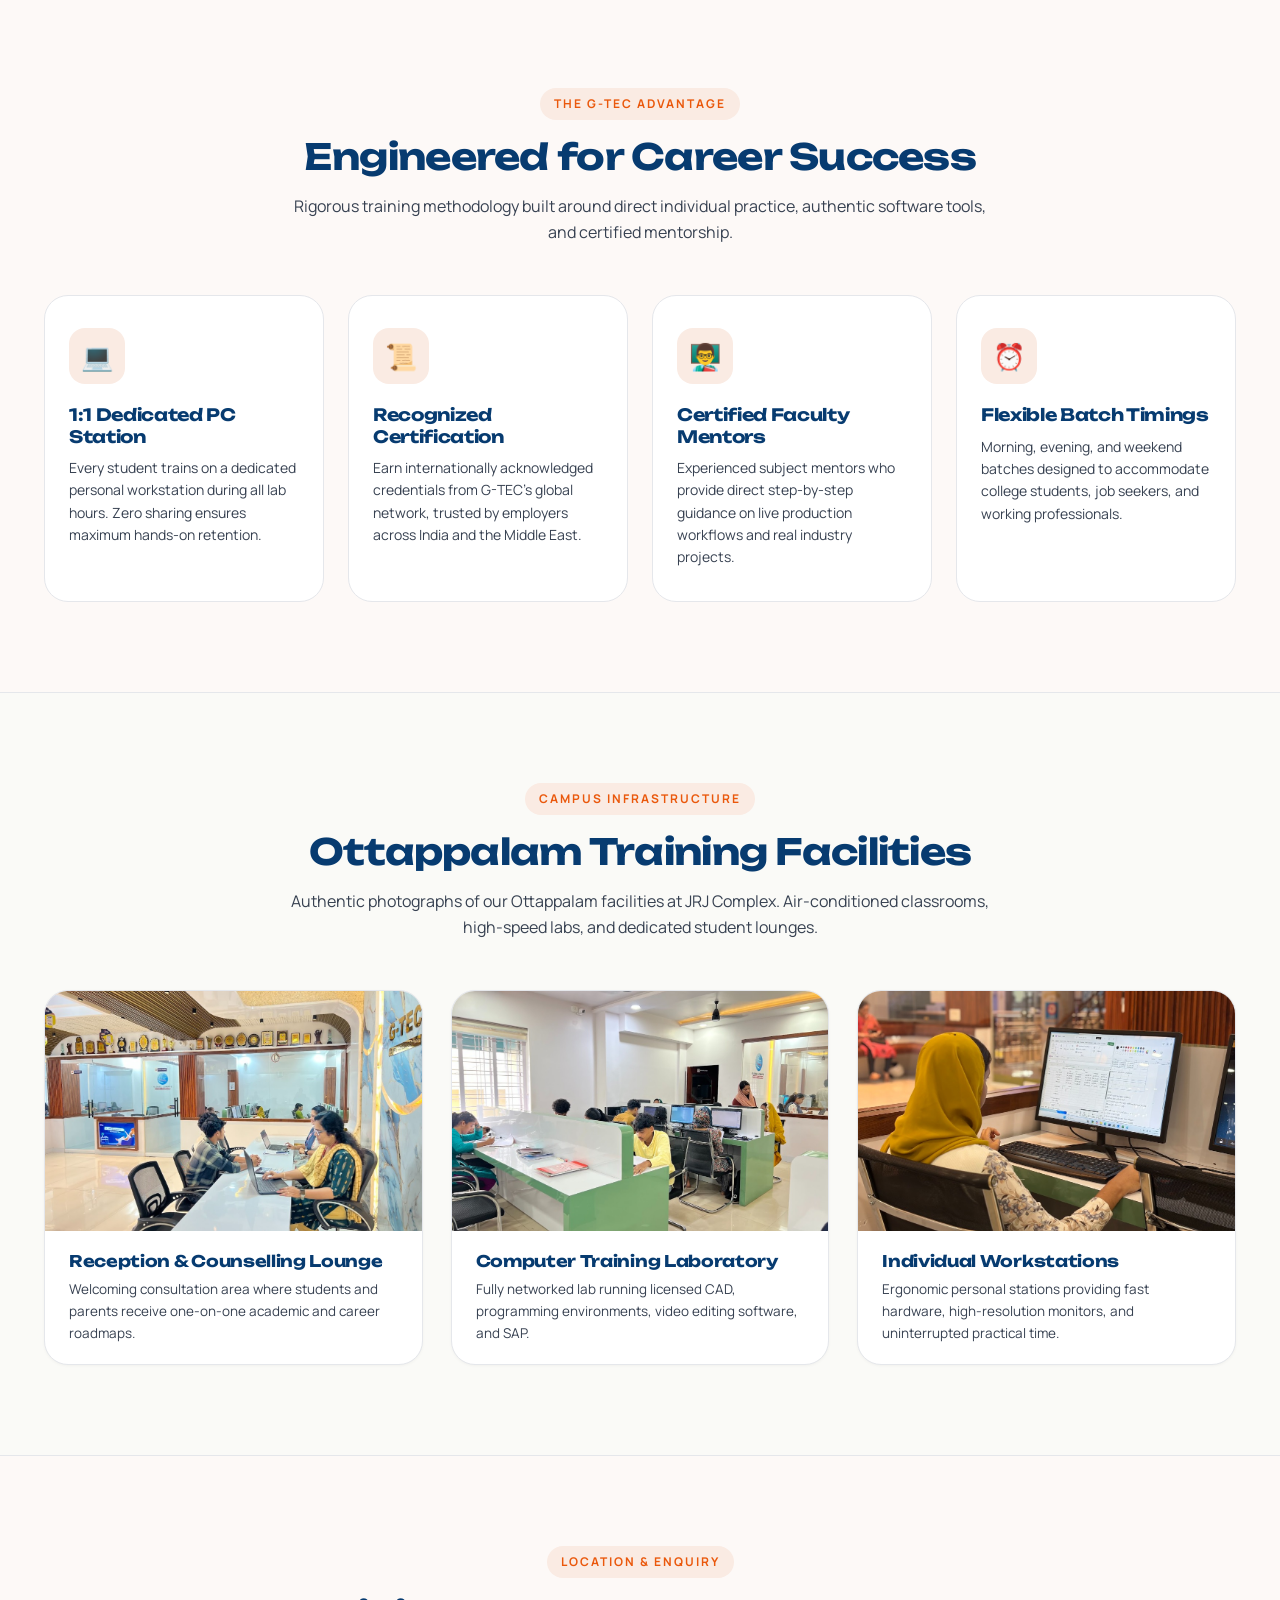
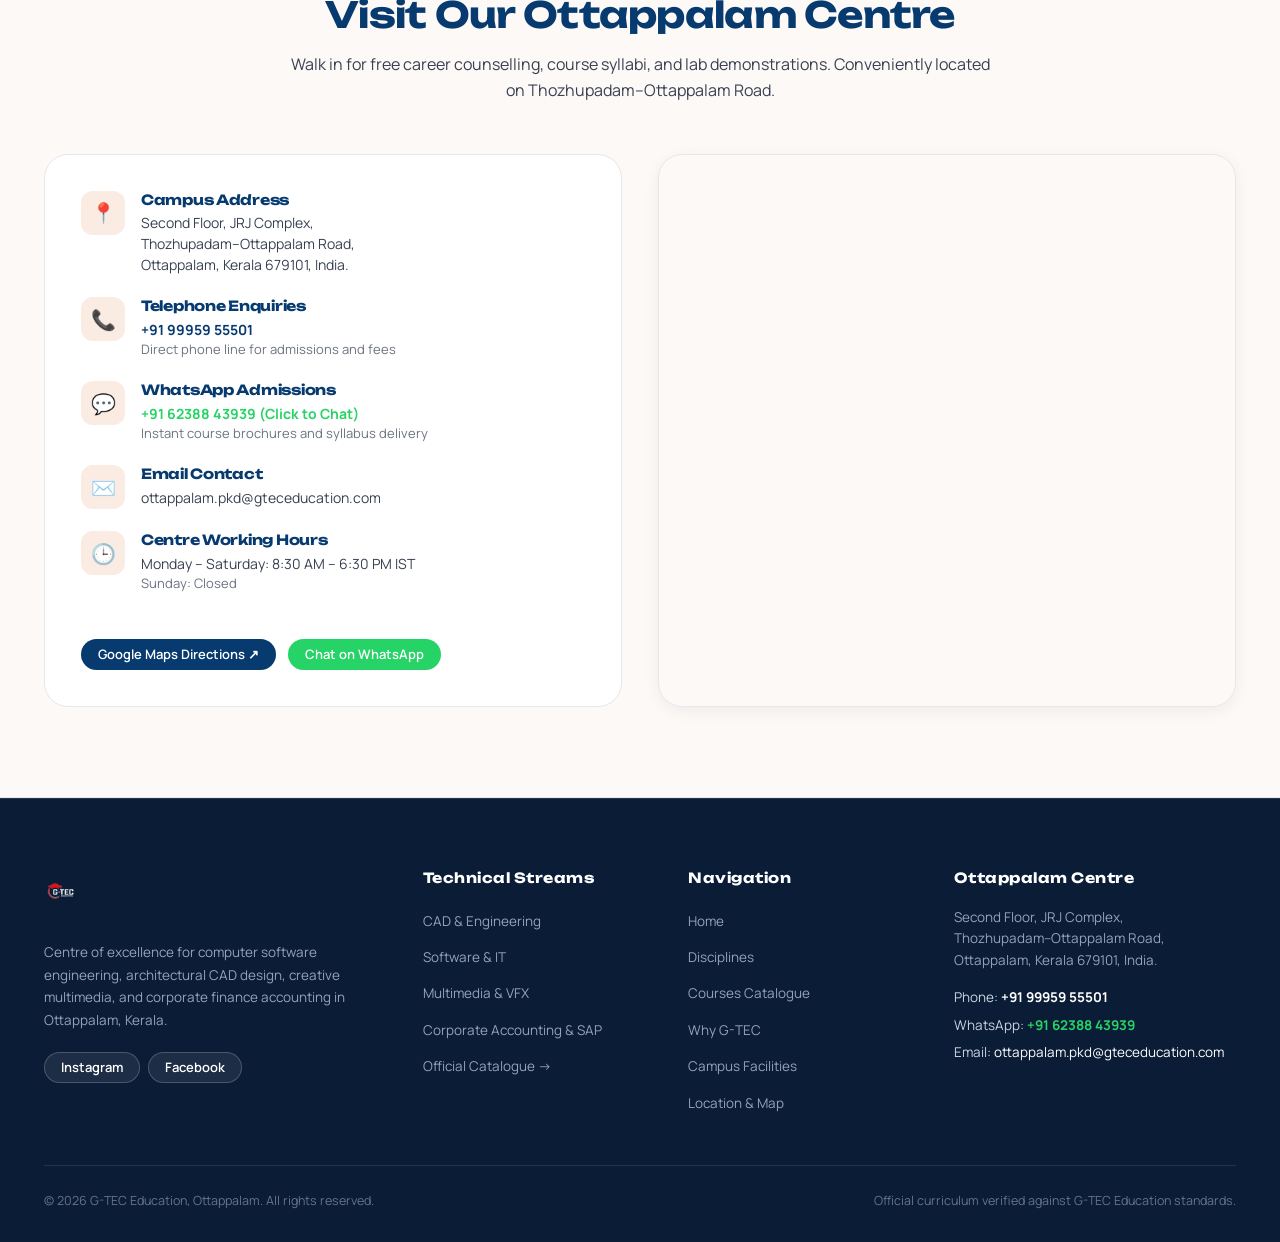
==== commit d6587407: "Restructure entire website based on armor-bd.com design system with Unbounded and Manrope typography" ====
--- a/index.html
+++ b/index.html
@@ -11,13 +11,13 @@
   <meta name="description" content="Official website of G-TEC Education, Ottappalam. Certified training in Python Full Stack, AutoCAD, Revit Architecture, Adobe Premiere, SAP S/4HANA, and TallyPrime at JRJ Complex, Ottappalam, Kerala." />
   <meta name="keywords" content="G-TEC Education Ottappalam, computer training institute Ottappalam, software courses Kerala, Python Django course, Revit BIM training, Tally Prime accounting, SAP S4HANA course, graphic design institute Ottappalam" />
   <meta name="robots" content="index, follow" />
-  <meta name="theme-color" content="#FFFFFF" />
+  <meta name="theme-color" content="#073B70" />
 
   <!-- Open Graph / Social -->
   <meta property="og:type" content="website" />
-  <meta property="og:url" content="https://final-third-haris.github.io/gtec/" />
-  <meta property="og:title" content="G-TEC Education Ottappalam | Build Your Successful Future" />
-  <meta property="og:description" content="Certified training in Software Development, CAD, Multimedia, and Accounting at G-TEC Education Ottappalam." />
+  <meta property="og:url" content="https://final-third-haris.github.io/https-gtecottapalam.github.io/" />
+  <meta property="og:title" content="G-TEC Education Ottappalam | Empowering Next-Gen Technical Excellence" />
+  <meta property="og:description" content="Industry-certified training in Software Development, Architectural CAD, Multimedia Arts, and Corporate Accounting at JRJ Complex, Ottappalam." />
   <meta property="og:image" content="./reception-lounge.jpg" />
 
   <!-- Favicon -->
@@ -27,6 +27,7 @@
   <!-- Google Fonts Preconnect -->
   <link rel="preconnect" href="https://fonts.googleapis.com" />
   <link rel="preconnect" href="https://fonts.gstatic.com" crossorigin />
+  <link href="https://fonts.googleapis.com/css2?family=Unbounded:wght@300;400;500;600;700;800;900&family=Manrope:wght@300;400;500;600;700;800&display=swap" rel="stylesheet" />
 
   <!-- Stylesheet -->
   <link rel="stylesheet" href="./main.css" />
@@ -38,9 +39,9 @@
     "@type": "EducationalOrganization",
     "name": "G-TEC Education, Ottappalam",
     "description": "Leading computer training centre in Ottappalam providing certified programs in Software Development, CAD, Multimedia, and Corporate Accounting.",
-    "url": "https://final-third-haris.github.io/gtec/",
-    "logo": "https://final-third-haris.github.io/gtec/gtec-logo.png",
-    "image": "https://final-third-haris.github.io/gtec/reception-lounge.jpg",
+    "url": "https://final-third-haris.github.io/https-gtecottapalam.github.io/",
+    "logo": "https://final-third-haris.github.io/https-gtecottapalam.github.io/gtec-logo.png",
+    "image": "https://final-third-haris.github.io/https-gtecottapalam.github.io/reception-lounge.jpg",
     "telephone": "+919995955501",
     "email": "ottappalam.pkd@gteceducation.com",
     "address": {
@@ -66,32 +67,25 @@
 </head>
 <body>
 
-  <!-- Edification Header with Center Emblem Logo -->
+  <!-- STICKY FROSTED HEADER (ARMOR-BD NAVIGATION ARCHITECTURE) -->
   <header class="site-header">
     <div class="container header-container">
       
-      <!-- Left Navigation -->
-      <nav class="nav-flanking-list" aria-label="Primary Left Navigation">
-        <a href="#hero" class="nav-link active">Home</a>
-        <a href="#about" class="nav-link">About</a>
+      <!-- Logo -->
+      <a href="#hero" class="header-logo-link" aria-label="G-TEC Education Ottappalam Home">
+        <img src="./gtec-logo.png" alt="G-TEC Education Logo" class="header-logo-img" width="168" height="44" />
+      </a>
+
+      <!-- Primary Desktop Navigation -->
+      <nav class="header-nav" aria-label="Primary Navigation">
+        <a href="#solutions" class="nav-link">Solutions</a>
         <a href="#courses" class="nav-link">Courses</a>
-      </nav>
-
-      <!-- Center Logo (Edification Style) -->
-      <div class="center-logo-link">
-        <a href="#hero" aria-label="G-TEC Education Ottappalam Home">
-          <img src="./gtec-logo.png" alt="G-TEC Education Logo" class="center-logo-img" width="170" height="48" />
-        </a>
-      </div>
-
-      <!-- Right Navigation -->
-      <nav class="nav-flanking-list" aria-label="Primary Right Navigation">
         <a href="#features" class="nav-link">Why G-TEC</a>
         <a href="#campus" class="nav-link">Campus</a>
         <a href="#contact" class="nav-link">Contact</a>
       </nav>
 
-      <!-- Right Action Buttons -->
+      <!-- Right Action Pills -->
       <div class="header-actions">
         <a href="tel:+919995955501" class="btn btn-outline btn-sm hide-mobile" aria-label="Call G-TEC Ottappalam">
           <span>📞 9995955501</span>
@@ -112,12 +106,11 @@
     <div class="drawer-panel" onclick="event.stopPropagation()">
       <div>
         <div style="display: flex; justify-content: space-between; align-items: center; margin-bottom: 2rem;">
-          <img src="./gtec-logo.png" alt="G-TEC Logo" style="height: 40px; width: auto;" />
-          <button type="button" style="background: none; border: none; font-size: 24px; cursor: pointer;" onclick="toggleMobileDrawer(false)">&times;</button>
+          <img src="./gtec-logo.png" alt="G-TEC Logo" style="height: 38px; width: auto;" />
+          <button type="button" style="background: none; border: none; font-size: 26px; cursor: pointer; color: var(--color-slate-dark);" onclick="toggleMobileDrawer(false)">&times;</button>
         </div>
         <nav style="display: flex; flex-direction: column; gap: 1.25rem;">
-          <a href="#hero" class="nav-link" onclick="toggleMobileDrawer(false)">Home</a>
-          <a href="#about" class="nav-link" onclick="toggleMobileDrawer(false)">About</a>
+          <a href="#solutions" class="nav-link" onclick="toggleMobileDrawer(false)">Solutions</a>
           <a href="#courses" class="nav-link" onclick="toggleMobileDrawer(false)">Courses</a>
           <a href="#features" class="nav-link" onclick="toggleMobileDrawer(false)">Why G-TEC</a>
           <a href="#campus" class="nav-link" onclick="toggleMobileDrawer(false)">Campus</a>
@@ -138,98 +131,221 @@
 
   <main id="main-content">
 
-    <!-- EDIFICATION HERO AREA (CENTERED, CINEMATIC OVERLAY, CAPSULE SEARCH) -->
-    <section class="hero-area" id="hero">
+    <!-- ARMOR-BD HERO SECTION -->
+    <section class="hero-section" id="hero">
       <div class="container">
-        <div class="hero-inner">
-          <span class="hero-admission-tag">ADMISSION'24-25</span>
+        <div class="hero-grid">
           
-          <h1 class="hero-main-h1">
-            Build your Successful Future<br />
-            with G-TEC Education
-          </h1>
-
-          <p class="hero-sub-p">
-            Find Your Preferred Courses & Improve Your Skills at Ottappalam Centre
+          <!-- Hero Text Content -->
+          <div>
+            <div class="hero-eyebrow">
+              <span class="hero-eyebrow-dot"></span>
+              <span>ACCREDITED CENTRE • OTTAPPALAM, KERALA</span>
+            </div>
+
+            <h1 class="hero-title">
+              Empowering Next-Gen Technical Excellence.
+            </h1>
+
+            <p class="hero-subtitle">
+              Certified training in Software Engineering, Architectural CAD, Multimedia Arts, and Corporate Accounting. 100% practical lab practice on dedicated 1:1 workstations at JRJ Complex, Ottappalam.
+            </p>
+
+            <div class="hero-actions">
+              <a href="#courses" class="btn btn-primary btn-lg">
+                <span>Explore Disciplines</span>
+                <span>&rarr;</span>
+              </a>
+              <a href="https://wa.me/916238843939?text=Hello%20G-TEC%20Education%20Ottappalam%2C%20I%20would%20like%20course%20and%20admission%20details." target="_blank" rel="noopener noreferrer" class="btn btn-outline btn-lg">
+                <span>WhatsApp Admissions</span>
+              </a>
+              <a href="tel:+919995955501" class="btn btn-outline btn-lg hide-mobile">
+                <span>📞 9995955501</span>
+              </a>
+            </div>
+
+            <!-- Proof Metrics (Armor-BD Style Stats Strip) -->
+            <div class="hero-stats-grid">
+              <div class="hero-stat-card">
+                <span class="hero-stat-number">100%</span>
+                <span class="hero-stat-label">Practical Lab Focus</span>
+              </div>
+              <div class="hero-stat-card">
+                <span class="hero-stat-number">1:1</span>
+                <span class="hero-stat-label">Dedicated Workstations</span>
+              </div>
+              <div class="hero-stat-card">
+                <span class="hero-stat-number">25+</span>
+                <span class="hero-stat-label">Years G-TEC Network</span>
+              </div>
+              <div class="hero-stat-card">
+                <span class="hero-stat-number">ISO</span>
+                <span class="hero-stat-label">9001:2015 Certified</span>
+              </div>
+            </div>
+          </div>
+
+          <!-- Hero Visual Frame -->
+          <div>
+            <div class="hero-visual-frame">
+              <img src="./reception-lounge.jpg" alt="G-TEC Education Ottappalam Campus Reception Lounge" class="hero-visual-img" width="600" height="480" />
+              <div class="hero-visual-badge">
+                <div>
+                  <div class="hero-badge-title">G-TEC Ottappalam Centre</div>
+                  <div class="hero-badge-sub">JRJ Complex, 2nd Floor, Thozhupadam Rd</div>
+                </div>
+                <a href="#contact" class="btn btn-navy btn-sm">Visit Us</a>
+              </div>
+            </div>
+          </div>
+
+        </div>
+      </div>
+    </section>
+
+    <!-- CORE TRAINING DISCIPLINES (ARMOR-BD SOLUTIONS ARCHITECTURE) -->
+    <section class="section section-alt" id="solutions">
+      <div class="container">
+        
+        <div class="section-title-wrap">
+          <span class="section-subtitle-tag">Training Faculties</span>
+          <h2 class="section-main-title">Core Training Disciplines</h2>
+          <p class="section-lead-desc">
+            Four specialized faculties delivering hands-on industry expertise, production-grade tools, and career-ready certifications.
           </p>
-
-          <!-- Centered Capsule Search Bar (Exact Edification Style) -->
-          <div class="hero-search-capsule">
+        </div>
+
+        <div class="solutions-grid">
+          
+          <!-- Faculty 01: CAD & BIM -->
+          <article class="solution-card">
+            <div class="solution-card-top">
+              <span class="solution-index">01 / CAD & BIM</span>
+              <div class="solution-icon-box">📐</div>
+            </div>
+            <h3 class="solution-title">CAD & Engineering Design</h3>
+            <p class="solution-desc">
+              Master 2D drafting, 3D parametric mechanical modeling, structural engineering analysis, and Building Information Modeling (BIM).
+            </p>
+            <div class="solution-tags">
+              <span class="solution-tag-pill">Autodesk Revit</span>
+              <span class="solution-tag-pill">AutoCAD</span>
+              <span class="solution-tag-pill">SolidWorks</span>
+              <span class="solution-tag-pill">STAAD.Pro</span>
+            </div>
+            <a href="#courses" class="solution-action-btn" onclick="setCategory('cad')">
+              <span>View CAD Courses</span>
+              <span>&rarr;</span>
+            </a>
+          </article>
+
+          <!-- Faculty 02: Software & IT -->
+          <article class="solution-card">
+            <div class="solution-card-top">
+              <span class="solution-index">02 / SOFTWARE</span>
+              <div class="solution-icon-box">💻</div>
+            </div>
+            <h3 class="solution-title">Software Development & IT</h3>
+            <p class="solution-desc">
+              Full-stack application engineering, modern web frameworks, mobile cross-platform systems, and modern AI data pipelines.
+            </p>
+            <div class="solution-tags">
+              <span class="solution-tag-pill">Python Django</span>
+              <span class="solution-tag-pill">Flutter</span>
+              <span class="solution-tag-pill">MERN Stack</span>
+              <span class="solution-tag-pill">AI & Data Science</span>
+            </div>
+            <a href="#courses" class="solution-action-btn" onclick="setCategory('software')">
+              <span>View Software Courses</span>
+              <span>&rarr;</span>
+            </a>
+          </article>
+
+          <!-- Faculty 03: Multimedia & VFX -->
+          <article class="solution-card">
+            <div class="solution-card-top">
+              <span class="solution-index">03 / MULTIMEDIA</span>
+              <div class="solution-icon-box">🎨</div>
+            </div>
+            <h3 class="solution-title">Multimedia & Visual Arts</h3>
+            <p class="solution-desc">
+              Digital graphic design, professional video editing, cinematic motion graphics, and 3D architectural animation.
+            </p>
+            <div class="solution-tags">
+              <span class="solution-tag-pill">Photoshop</span>
+              <span class="solution-tag-pill">Premiere Pro</span>
+              <span class="solution-tag-pill">After Effects</span>
+              <span class="solution-tag-pill">Blender / 3ds Max</span>
+            </div>
+            <a href="#courses" class="solution-action-btn" onclick="setCategory('multimedia')">
+              <span>View Multimedia Courses</span>
+              <span>&rarr;</span>
+            </a>
+          </article>
+
+          <!-- Faculty 04: Corporate Accounting -->
+          <article class="solution-card">
+            <div class="solution-card-top">
+              <span class="solution-index">04 / FINANCE</span>
+              <div class="solution-icon-box">📊</div>
+            </div>
+            <h3 class="solution-title">Corporate Accounting & SAP</h3>
+            <p class="solution-desc">
+              Enterprise financial management, automated GST compliance, statutory payroll, and SAP S/4HANA global ERP modules.
+            </p>
+            <div class="solution-tags">
+              <span class="solution-tag-pill">Tally Prime</span>
+              <span class="solution-tag-pill">GST Filing</span>
+              <span class="solution-tag-pill">SAP S/4HANA FICO</span>
+              <span class="solution-tag-pill">SAP MM</span>
+            </div>
+            <a href="#courses" class="solution-action-btn" onclick="setCategory('accounting')">
+              <span>View Accounting Courses</span>
+              <span>&rarr;</span>
+            </a>
+          </article>
+
+        </div>
+
+      </div>
+    </section>
+
+    <!-- INTERACTIVE COURSE REPOSITORY (ARMOR-BD PRODUCT CATALOGUE) -->
+    <section class="section" id="courses">
+      <div class="container">
+        
+        <div class="section-title-wrap">
+          <span class="section-subtitle-tag">Course Repository</span>
+          <h2 class="section-main-title">Featured Career Programs</h2>
+          <p class="section-lead-desc">
+            Explore 24 verified career courses. Filter by technical discipline or search by software keyword to view syllabus details.
+          </p>
+        </div>
+
+        <!-- Filter Controls -->
+        <div class="courses-filter-bar">
+          <div class="courses-tabs-nav" role="tablist">
+            <button type="button" class="course-tab-pill active" data-category="all" onclick="setCategory('all')">All Courses (24)</button>
+            <button type="button" class="course-tab-pill" data-category="cad" onclick="setCategory('cad')">CAD & Engineering</button>
+            <button type="button" class="course-tab-pill" data-category="software" onclick="setCategory('software')">Software & IT</button>
+            <button type="button" class="course-tab-pill" data-category="multimedia" onclick="setCategory('multimedia')">Multimedia & VFX</button>
+            <button type="button" class="course-tab-pill" data-category="accounting" onclick="setCategory('accounting')">Corporate Accounting & SAP</button>
+          </div>
+
+          <div class="course-search-capsule">
             <svg width="20" height="20" viewBox="0 0 24 24" fill="none" stroke="currentColor" stroke-width="2.5">
               <circle cx="11" cy="11" r="8"></circle>
               <line x1="21" y1="21" x2="16.65" y2="16.65"></line>
             </svg>
-            <input type="text" id="course-search-input" placeholder="Enter your keyword (e.g. Python, Revit, SAP, Graphic Design)..." aria-label="Search courses" />
-            <button type="button" class="btn-search" onclick="document.getElementById('courses').scrollIntoView({behavior: 'smooth'})">Search</button>
-          </div>
-
-          <!-- Trust Badges -->
-          <div class="hero-trust-strip">
-            <span>✓ 100% Practical Labs</span>
-            <span>✓ 1:1 Dedicated PC Station</span>
-            <span>✓ Certified Faculty Mentors</span>
-            <span>✓ Global Standardized Curriculum</span>
-          </div>
-        </div>
-      </div>
-    </section>
-
-    <!-- WHY CHOOSE G-TEC (OVERLAPPING FEATURE STRIP) -->
-    <section class="section" style="padding-top: 0; padding-bottom: 70px;">
-      <div class="container">
-        <div class="feature-cards-deck" id="features">
-          <div class="feature-item-card">
-            <div class="feature-icon-circle">💻</div>
-            <h4>1:1 Dedicated PC Practice</h4>
-            <p>Every student trains on a dedicated individual workstation with zero sharing throughout practical lab hours.</p>
-          </div>
-
-          <div class="feature-item-card">
-            <div class="feature-icon-circle">📜</div>
-            <h4>Recognized Certification</h4>
-            <p>Earn internationally acknowledged credentials from G-TEC’s global network, trusted by employers across India and abroad.</p>
-          </div>
-
-          <div class="feature-item-card">
-            <div class="feature-icon-circle">👨‍🏫</div>
-            <h4>Certified Faculty Mentors</h4>
-            <p>Experienced subject mentors who provide direct step-by-step guidance on live practical assignments.</p>
-          </div>
-
-          <div class="feature-item-card">
-            <div class="feature-icon-circle">⏰</div>
-            <h4>Flexible Batch Timings</h4>
-            <p>Morning, evening, and weekend batches designed for college students, job seekers, and working professionals.</p>
-          </div>
-        </div>
-      </div>
-    </section>
-
-    <!-- FEATURED COURSES (EDIFICATION STYLE) -->
-    <section class="section section-alt" id="courses">
-      <div class="container">
-        
-        <div class="section-title-wrap">
-          <span class="section-subtitle-tag">Build Your Career</span>
-          <h2 class="section-main-title">Featured Courses</h2>
-          <p class="section-lead-desc">
-            Explore verified career programs in CAD Engineering, Software Development, Multimedia Arts, and Corporate Accounting.
-          </p>
-        </div>
-
-        <!-- Category Tabs -->
-        <div class="courses-tabs-nav" role="tablist">
-          <button type="button" class="course-tab-pill active" data-category="all" onclick="setCategory('all')">All Courses</button>
-          <button type="button" class="course-tab-pill" data-category="cad" onclick="setCategory('cad')">CAD & Engineering</button>
-          <button type="button" class="course-tab-pill" data-category="software" onclick="setCategory('software')">Software & IT</button>
-          <button type="button" class="course-tab-pill" data-category="multimedia" onclick="setCategory('multimedia')">Multimedia & VFX</button>
-          <button type="button" class="course-tab-pill" data-category="accounting" onclick="setCategory('accounting')">Corporate Accounting & SAP</button>
-        </div>
-
-        <!-- Dynamic Courses Grid (Pre-rendered for instant SEO) -->
+            <input type="text" id="course-search-input" class="course-search-input" placeholder="Search by course or tool (e.g. Revit, Python, SAP, Video Editing)..." aria-label="Search courses" />
+          </div>
+        </div>
+
+        <!-- Dynamic Course Grid (Populated & Synchronized by bundle.js) -->
         <div class="courses-grid-layout" id="courses-grid">
           
-          <article class="edification-course-card">
+          <!-- Initial Pre-Rendered Cards for SEO & Instant Visibility -->
+          <article class="armor-course-card">
             <div class="course-card-top" style="background-image: url('./student-workstation.jpg');">
               <span class="course-category-badge">CAD</span>
               <span class="course-duration-badge">3 Months</span>
@@ -249,7 +365,7 @@
             </div>
           </article>
 
-          <article class="edification-course-card">
+          <article class="armor-course-card">
             <div class="course-card-top" style="background-image: url('./students-coding-lab.jpg');">
               <span class="course-category-badge">SOFTWARE</span>
               <span class="course-duration-badge">6 Months</span>
@@ -270,7 +386,7 @@
             </div>
           </article>
 
-          <article class="edification-course-card">
+          <article class="armor-course-card">
             <div class="course-card-top" style="background-image: url('./students-learning.jpg');">
               <span class="course-category-badge">MULTIMEDIA</span>
               <span class="course-duration-badge">3 Months</span>
@@ -290,7 +406,7 @@
             </div>
           </article>
 
-          <article class="edification-course-card">
+          <article class="armor-course-card">
             <div class="course-card-top" style="background-image: url('./training-lab-perspective.jpg');">
               <span class="course-category-badge">ACCOUNTING</span>
               <span class="course-duration-badge">3 Months</span>
@@ -310,69 +426,121 @@
             </div>
           </article>
 
+          <article class="armor-course-card">
+            <div class="course-card-top" style="background-image: url('./training-lab-wide.jpg');">
+              <span class="course-category-badge">CAD</span>
+              <span class="course-duration-badge">3 Months</span>
+            </div>
+            <div class="course-card-body">
+              <h3><a href="#courses" onclick="openCourseModal('cad-solidworks')">Certificate Course in Solidworks</a></h3>
+              <p class="course-card-desc">Parametric 3D solid modeling, assembly generation, sheet metal design, surface modeling, and production drafting.</p>
+              <div class="course-tools-deck">
+                <span class="tool-chip">SolidWorks</span>
+                <span class="tool-chip">Part Modeling</span>
+                <span class="tool-chip">Assemblies</span>
+              </div>
+            </div>
+            <div class="course-card-footer">
+              <button type="button" class="btn btn-navy btn-sm" onclick="openCourseModal('cad-solidworks')">View Syllabus</button>
+              <a href="https://wa.me/916238843939?text=Hello%20G-TEC%20Ottappalam%2C%20I%20would%20like%20to%20know%20more%20about%20Solidworks." target="_blank" rel="noopener noreferrer" class="btn btn-whatsapp btn-sm">WhatsApp</a>
+            </div>
+          </article>
+
+          <article class="armor-course-card">
+            <div class="course-card-top" style="background-image: url('./reception-lounge.jpg');">
+              <span class="course-category-badge">ACCOUNTING</span>
+              <span class="course-duration-badge">3 Months</span>
+            </div>
+            <div class="course-card-body">
+              <h3><a href="#courses" onclick="openCourseModal('acc-tally-essential')">G-Accountant - Tally Essential Comprehensive</a></h3>
+              <p class="course-card-desc">End-to-end corporate computerized bookkeeping with TallyPrime, GST invoice filing, TDS calculations, and financial statements.</p>
+              <div class="course-tools-deck">
+                <span class="tool-chip">TallyPrime</span>
+                <span class="tool-chip">GST Compliance</span>
+                <span class="tool-chip">TDS</span>
+              </div>
+            </div>
+            <div class="course-card-footer">
+              <button type="button" class="btn btn-navy btn-sm" onclick="openCourseModal('acc-tally-essential')">View Syllabus</button>
+              <a href="https://wa.me/916238843939?text=Hello%20G-TEC%20Ottappalam%2C%20I%20would%20like%20to%20know%20more%20about%20Tally%20Essential." target="_blank" rel="noopener noreferrer" class="btn btn-whatsapp btn-sm">WhatsApp</a>
+            </div>
+          </article>
+
         </div>
 
       </div>
     </section>
 
-    <!-- ABOUT SECTION (EDIFICATION STYLE) -->
-    <section class="section" id="about">
-      <div class="container">
-        <div class="about-spread-grid">
-          <div>
-            <span class="section-subtitle-tag">About The Centre</span>
-            <h2 class="section-main-title">
-              Skills That Turn Creativity Into <span>Possibility</span>
-            </h2>
-            <p style="margin-bottom: 15px; font-size: 15.5px;">
-              G-TEC Education, Ottappalam is a premier regional learning centre located at JRJ Complex on Thozhupadam–Ottappalam Road. We provide hands-on vocational training across software development, computer-aided design (CAD), multimedia arts, and corporate financial accounting.
-            </p>
-            <p style="margin-bottom: 25px; font-size: 15px;">
-              Our learning environment bridges theoretical fundamentals with direct practical laboratory practice. From full-stack coding to architectural BIM modeling, graphic publishing, and enterprise SAP solutions, students gain authentic skills designed for modern career pathways.
-            </p>
-            <div style="display: flex; gap: 12px; flex-wrap: wrap;">
-              <a href="https://wa.me/916238843939" target="_blank" rel="noopener noreferrer" class="btn btn-primary">
-                <span>WhatsApp Admissions</span>
-              </a>
-              <a href="tel:+919995955501" class="btn btn-outline">
-                <span>Call 9995955501</span>
-              </a>
-            </div>
-          </div>
-
-          <div class="about-photo-wrapper">
-            <img src="./training-lab-wide.jpg" alt="Computer Training Lab at G-TEC Ottappalam" width="600" height="420" />
-          </div>
-        </div>
-      </div>
-    </section>
-
-    <!-- CAMPUS SHOWCASE -->
-    <section class="section section-alt" id="campus">
+    <!-- WHY CHOOSE G-TEC (ARMOR-BD VALUE PROPOSITIONS) -->
+    <section class="section section-alt" id="features">
       <div class="container">
         
         <div class="section-title-wrap">
-          <span class="section-subtitle-tag">Authentic Campus</span>
-          <h2 class="section-main-title">Campus & Training Labs</h2>
+          <span class="section-subtitle-tag">The G-TEC Advantage</span>
+          <h2 class="section-main-title">Engineered for Career Success</h2>
           <p class="section-lead-desc">
-            Authentic photographs of our Ottappalam facilities at JRJ Complex. Air-conditioned classrooms, dedicated software laboratories, and comfortable student reception.
+            Rigorous training methodology built around direct individual practice, authentic software tools, and certified mentorship.
           </p>
         </div>
 
+        <div class="features-grid">
+          
+          <div class="feature-card">
+            <div class="feature-icon-box">💻</div>
+            <h4>1:1 Dedicated PC Station</h4>
+            <p>Every student trains on a dedicated personal workstation during all lab hours. Zero sharing ensures maximum hands-on retention.</p>
+          </div>
+
+          <div class="feature-card">
+            <div class="feature-icon-box">📜</div>
+            <h4>Recognized Certification</h4>
+            <p>Earn internationally acknowledged credentials from G-TEC’s global network, trusted by employers across India and the Middle East.</p>
+          </div>
+
+          <div class="feature-card">
+            <div class="feature-icon-box">👨‍🏫</div>
+            <h4>Certified Faculty Mentors</h4>
+            <p>Experienced subject mentors who provide direct step-by-step guidance on live production workflows and real industry projects.</p>
+          </div>
+
+          <div class="feature-card">
+            <div class="feature-icon-box">⏰</div>
+            <h4>Flexible Batch Timings</h4>
+            <p>Morning, evening, and weekend batches designed to accommodate college students, job seekers, and working professionals.</p>
+          </div>
+
+        </div>
+
+      </div>
+    </section>
+
+    <!-- CAMPUS & INFRASTRUCTURE SHOWCASE -->
+    <section class="section" id="campus">
+      <div class="container">
+        
+        <div class="section-title-wrap">
+          <span class="section-subtitle-tag">Campus Infrastructure</span>
+          <h2 class="section-main-title">Ottappalam Training Facilities</h2>
+          <p class="section-lead-desc">
+            Authentic photographs of our Ottappalam facilities at JRJ Complex. Air-conditioned classrooms, high-speed labs, and dedicated student lounges.
+          </p>
+        </div>
+
         <div class="campus-gallery-deck">
+          
           <div class="campus-thumb-card">
-            <img src="./reception-lounge.jpg" alt="Reception and Counselling Lounge" loading="lazy" />
+            <img src="./reception-lounge.jpg" alt="Reception and Student Counselling Lounge" loading="lazy" />
             <div class="campus-caption-box">
               <h4>Reception & Counselling Lounge</h4>
-              <p>Comfortable consultation area where students receive one-on-one academic guidance.</p>
+              <p>Welcoming consultation area where students and parents receive one-on-one academic and career roadmaps.</p>
             </div>
           </div>
 
           <div class="campus-thumb-card">
-            <img src="./training-lab-perspective.jpg" alt="Computer Training Lab" loading="lazy" />
+            <img src="./training-lab-perspective.jpg" alt="High-Speed Computer Training Lab" loading="lazy" />
             <div class="campus-caption-box">
               <h4>Computer Training Laboratory</h4>
-              <p>Fully network-equipped lab running authentic CAD, programming, and SAP software.</p>
+              <p>Fully networked lab running licensed CAD, programming environments, video editing software, and SAP.</p>
             </div>
           </div>
 
@@ -380,20 +548,21 @@
             <img src="./student-workstation.jpg" alt="Dedicated Student Workstation" loading="lazy" />
             <div class="campus-caption-box">
               <h4>Individual Workstations</h4>
-              <p>Ergonomic personal stations providing fast hardware and uninterrupted practical sessions.</p>
-            </div>
-          </div>
+              <p>Ergonomic personal stations providing fast hardware, high-resolution monitors, and uninterrupted practical time.</p>
+            </div>
+          </div>
+
         </div>
 
       </div>
     </section>
 
-    <!-- CONTACT, LOCATION & INTERACTIVE MAP -->
-    <section class="section" id="contact">
+    <!-- CONTACT, LOCATION & VERIFIED COORDINATES (ARMOR-BD CONTACT PANEL) -->
+    <section class="section section-alt" id="contact">
       <div class="container">
         
         <div class="section-title-wrap">
-          <span class="section-subtitle-tag">Get In Touch</span>
+          <span class="section-subtitle-tag">Location & Enquiry</span>
           <h2 class="section-main-title">Visit Our Ottappalam Centre</h2>
           <p class="section-lead-desc">
             Walk in for free career counselling, course syllabi, and lab demonstrations. Conveniently located on Thozhupadam–Ottappalam Road.
@@ -402,6 +571,7 @@
 
         <div class="contact-section-grid">
           
+          <!-- Contact Details -->
           <div class="contact-details-box">
             <div>
               <div class="contact-info-entry">
@@ -421,7 +591,7 @@
                 <div>
                   <h5>Telephone Enquiries</h5>
                   <p><a href="tel:+919995955501" style="font-weight: 700; color: var(--color-navy);">+91 99959 55501</a></p>
-                  <p style="font-size: 13px; color: var(--text-muted);">Direct phone line for admissions and fees</p>
+                  <p style="font-size: 13px; color: var(--color-slate-muted);">Direct phone line for admissions and fees</p>
                 </div>
               </div>
 
@@ -430,7 +600,7 @@
                 <div>
                   <h5>WhatsApp Admissions</h5>
                   <p><a href="https://wa.me/916238843939" target="_blank" rel="noopener noreferrer" style="font-weight: 700; color: var(--color-whatsapp);">+91 62388 43939 (Click to Chat)</a></p>
-                  <p style="font-size: 13px; color: var(--text-muted);">Instant course brochures and syllabus delivery</p>
+                  <p style="font-size: 13px; color: var(--color-slate-muted);">Instant course brochures and syllabus delivery</p>
                 </div>
               </div>
 
@@ -447,12 +617,12 @@
                 <div>
                   <h5>Centre Working Hours</h5>
                   <p>Monday – Saturday: 8:30 AM – 6:30 PM IST</p>
-                  <p style="font-size: 13px; color: var(--text-muted);">Sunday: Closed</p>
+                  <p style="font-size: 13px; color: var(--color-slate-muted);">Sunday: Closed</p>
                 </div>
               </div>
             </div>
 
-            <div style="display: flex; gap: 10px; flex-wrap: wrap; margin-top: 20px;">
+            <div style="display: flex; gap: 12px; flex-wrap: wrap; margin-top: 24px;">
               <a href="https://maps.app.goo.gl/fbnyT27gH3FD3fjV9" target="_blank" rel="noopener noreferrer" class="btn btn-navy btn-sm">
                 <span>Google Maps Directions ↗</span>
               </a>
@@ -479,23 +649,24 @@
 
   </main>
 
-  <!-- GROUNDED EDIFICATION FOOTER -->
+  <!-- GROUNDED NAVY CORPORATE FOOTER -->
   <footer class="site-footer">
     <div class="container">
       
       <div class="footer-columns-grid">
+        
         <div class="footer-col">
           <a href="#hero" style="display: inline-block; margin-bottom: 20px;">
             <img src="./gtec-logo-white.png" alt="G-TEC Education Ottappalam" style="height: 44px; width: auto;" />
           </a>
-          <p style="color: #A0B0C8; font-size: 13.5px; line-height: 1.7; max-width: 350px; margin-bottom: 20px;">
+          <p style="color: #94A3B8; font-size: 13.5px; line-height: 1.7; max-width: 350px; margin-bottom: 20px;">
             Centre of excellence for computer software engineering, architectural CAD design, creative multimedia, and corporate finance accounting in Ottappalam, Kerala.
           </p>
           <div style="display: flex; gap: 8px;">
-            <a href="https://www.instagram.com/gtecottapalam/?hl=en" target="_blank" rel="noopener noreferrer" class="btn btn-outline btn-sm" style="color: #FFF; border-color: rgba(255,255,255,0.25);">
+            <a href="https://www.instagram.com/gtecottapalam/?hl=en" target="_blank" rel="noopener noreferrer" class="btn btn-outline btn-sm" style="color: #FFF; background: rgba(255,255,255,0.08); border-color: rgba(255,255,255,0.2);">
               Instagram
             </a>
-            <a href="https://www.facebook.com/gtecotp/" target="_blank" rel="noopener noreferrer" class="btn btn-outline btn-sm" style="color: #FFF; border-color: rgba(255,255,255,0.25);">
+            <a href="https://www.facebook.com/gtecotp/" target="_blank" rel="noopener noreferrer" class="btn btn-outline btn-sm" style="color: #FFF; background: rgba(255,255,255,0.08); border-color: rgba(255,255,255,0.2);">
               Facebook
             </a>
           </div>
@@ -505,18 +676,18 @@
           <h5>Technical Streams</h5>
           <ul class="footer-links-deck">
             <li><a href="#courses" onclick="setCategory('cad')">CAD & Engineering</a></li>
-            <li><a href="#courses" onclick="setCategory('software')">Software & Web Development</a></li>
-            <li><a href="#courses" onclick="setCategory('multimedia')">Multimedia & Motion Graphics</a></li>
+            <li><a href="#courses" onclick="setCategory('software')">Software & IT</a></li>
+            <li><a href="#courses" onclick="setCategory('multimedia')">Multimedia & VFX</a></li>
             <li><a href="#courses" onclick="setCategory('accounting')">Corporate Accounting & SAP</a></li>
             <li><a href="https://www.gteceducation.com/courses/software" target="_blank" rel="noopener noreferrer">Official Catalogue &rarr;</a></li>
           </ul>
         </div>
 
         <div class="footer-col">
-          <h5>Quick Navigation</h5>
+          <h5>Navigation</h5>
           <ul class="footer-links-deck">
             <li><a href="#hero">Home</a></li>
-            <li><a href="#about">About Centre</a></li>
+            <li><a href="#solutions">Disciplines</a></li>
             <li><a href="#courses">Courses Catalogue</a></li>
             <li><a href="#features">Why G-TEC</a></li>
             <li><a href="#campus">Campus Facilities</a></li>
@@ -526,7 +697,7 @@
 
         <div class="footer-col">
           <h5>Ottappalam Centre</h5>
-          <address style="font-style: normal; color: #A0B0C8; font-size: 13.5px; line-height: 1.6; margin-bottom: 15px;">
+          <address style="font-style: normal; color: #94A3B8; font-size: 13.5px; line-height: 1.6; margin-bottom: 15px;">
             Second Floor, JRJ Complex,<br />
             Thozhupadam–Ottappalam Road,<br />
             Ottappalam, Kerala 679101, India.
@@ -537,6 +708,7 @@
             <div>Email: <a href="mailto:ottappalam.pkd@gteceducation.com" style="color: #FFF;">ottappalam.pkd@gteceducation.com</a></div>
           </div>
         </div>
+
       </div>
 
       <div class="footer-bottom-strap">
--- a/main.css
+++ b/main.css
@@ -1,53 +1,67 @@
 /* ==========================================================================
-   G-TEC EDUCATION OTTAPPALAM — STRICT COHESIVE BRAND VISUAL SYSTEM
-   Strict adherence to the official color palette:
-   - Primary Headings & Structure: Deep G-TEC Navy (#073B70)
-   - Body Copy & Descriptions: Muted Slate (#556270)
-   - Single Focal Brand Accent: G-TEC Red (#FF1025)
-   - Clean Light Canvas: Pure White (#FFFFFF) & Soft Slate (#FAFAFA / #F4F6F9)
-   - Zero color chaos: No multi-colored text, strictly disciplined typography.
-   ========================================================================== */
-
-@import url('https://fonts.googleapis.com/css2?family=Libre+Baskerville:ital,wght@0,400;0,700;1,400&family=Rubik:ital,wght@0,300;0,400;0,500;0,600;0,700;1,400&display=swap');
+   G-TEC EDUCATION OTTAPPALAM — ARMOR-BD DESIGN SYSTEM
+   Visual Architecture Inspired by https://www.armor-bd.com
+   - Display Typography: Unbounded (Tech-Authoritative, Modern Geometric)
+   - Body & UI Typography: Manrope (Ultra-clean, High Legibility)
+   - Disciplined Brand Palette: G-TEC Deep Navy (#073B70), Rich Slate (#111827),
+     Warm Porcelain (#FAEBE3), and Vibrant Coral-Red/Orange Accent (#FF1025 / #EA580C).
+   - Light Canvas: #FAFAF7 / #FFFFFF. Zero color chaos.
+   ========================================================================== */
+
+@import url('https://fonts.googleapis.com/css2?family=Unbounded:wght@300;400;500;600;700;800;900&family=Manrope:wght@300;400;500;600;700;800&display=swap');
 
 :root {
-  /* Strict Cohesive Palette */
-  --color-navy: #073B70;              /* Primary Brand Navy for all titles & headings */
-  --color-navy-dark: #0A1C36;         /* Deep Navy for hero overlay & footer */
-  --color-navy-subtle: #EEF3F8;       /* Subtle Navy tint for icons & badges */
-  --color-navy-hover: #052648;
-
-  --color-accent: #FF1025;            /* Single Focal Accent: Official G-TEC Red */
-  --color-accent-hover: #D90518;
-
-  --color-whatsapp: #25D366;          /* Official WhatsApp Brand Color */
-  --color-whatsapp-hover: #20BD5A;
+  /* Typography */
+  --font-display: 'Unbounded', sans-serif;
+  --font-body: 'Manrope', -apple-system, BlinkMacSystemFont, 'Segoe UI', Roboto, sans-serif;
+
+  /* Strict Disciplined Palette */
+  --color-navy: #073B70;              /* Primary G-TEC Navy */
+  --color-navy-dark: #0A1C36;         /* Deep Navy for Grounded Panels & Footer */
+  --color-slate-dark: #111827;        /* Rich Dark Charcoal */
+  --color-slate-body: #374151;        /* Primary Neutral Body Text */
+  --color-slate-muted: #6B7280;       /* Metadata, captions, secondary text */
+
+  /* Single Cohesive Accent (Armor-BD inspired vibrant warm accent) */
+  --color-accent: #FF1025;            /* G-TEC Brand Red */
+  --color-accent-orange: #EA580C;     /* Warm Accent from Armor-BD */
+  --color-accent-gradient: linear-gradient(135deg, #FF1025 0%, #EA580C 100%);
+  --color-accent-light: #FFF1EE;
+  
+  /* Armor-BD Warm Base Surface */
+  --color-porcelain: #FAEBE3;
+  --color-porcelain-light: #FDF9F7;
+  
+  /* WhatsApp */
+  --color-whatsapp: #25D366;
+  --color-whatsapp-hover: #1EBE5D;
 
   /* Canvas & Surfaces */
-  --bg-page: #FAFAFA;
+  --bg-page: #FAFAF7;
   --bg-card: #FFFFFF;
   --bg-alt: #F4F6F9;
-  --border-color: #E2E8F0;
-  --border-subtle: #EDF2F7;
-
-  /* Disciplined 2-Tone Typography */
-  --text-heading: #073B70;            /* ALL Headings, Titles, Nav labels */
-  --text-body: #556270;               /* ALL Body Copy, Paragraphs, Descriptions */
-  --text-muted: #7A8796;              /* Metadata, secondary captions */
-  --text-white: #FFFFFF;
-
-  --font-serif: 'Libre Baskerville', Georgia, serif;
-  --font-sans: 'Rubik', -apple-system, BlinkMacSystemFont, 'Segoe UI', Roboto, sans-serif;
-
-  /* Geometry & Elevation */
-  --container-width: 1200px;
-  --radius-round: 50px;
-  --radius-card: 10px;
-  --shadow-card: 0 4px 20px rgba(7, 59, 112, 0.05);
-  --shadow-hover: 0 12px 30px rgba(7, 59, 112, 0.1);
-}
-
-/* Reset */
+  --border-color: #E5E7EB;
+  --border-subtle: #F0F2F5;
+
+  /* Radii */
+  --radius-sm: 8px;
+  --radius-md: 12px;
+  --radius-lg: 16px;
+  --radius-xl: 24px;
+  --radius-full: 9999px;
+
+  /* Shadows */
+  --shadow-sm: 0 1px 3px rgba(0, 0, 0, 0.04);
+  --shadow-md: 0 4px 16px rgba(17, 24, 39, 0.06);
+  --shadow-lg: 0 12px 32px rgba(17, 24, 39, 0.08);
+  --shadow-xl: 0 20px 48px rgba(17, 24, 39, 0.12);
+
+  --container-width: 1240px;
+}
+
+/* ==========================================================================
+   RESET & GLOBAL BASE
+   ========================================================================== */
 *, *::before, *::after {
   box-sizing: border-box;
   margin: 0;
@@ -58,25 +72,29 @@
   scroll-behavior: smooth;
   font-size: 16px;
   background-color: var(--bg-page);
-  color: var(--text-body);
+  color: var(--color-slate-body);
   -webkit-font-smoothing: antialiased;
 }
 
 body {
-  font-family: var(--font-sans);
+  font-family: var(--font-body);
   background-color: var(--bg-page);
-  color: var(--text-body);
-  line-height: 1.7;
+  color: var(--color-slate-body);
+  line-height: 1.65;
+  overflow-x: hidden;
 }
 
 h1, h2, h3, h4, h5, h6 {
-  font-family: var(--font-serif);
-  color: var(--text-heading);
+  font-family: var(--font-display);
+  color: var(--color-slate-dark);
   line-height: 1.25;
+  letter-spacing: -0.02em;
+  font-weight: 700;
 }
 
 p {
-  color: var(--text-body);
+  font-family: var(--font-body);
+  color: var(--color-slate-body);
   font-size: 0.98rem;
   line-height: 1.7;
 }
@@ -93,82 +111,95 @@
   display: block;
 }
 
-/* Container & Sections */
+/* ==========================================================================
+   CONTAINER & SECTION ARCHITECTURE
+   ========================================================================== */
 .container {
   width: 100%;
   max-width: var(--container-width);
   margin-left: auto;
   margin-right: auto;
-  padding-left: 20px;
-  padding-right: 20px;
+  padding-left: 24px;
+  padding-right: 24px;
 }
 
 .section {
-  padding-top: 85px;
-  padding-bottom: 85px;
+  padding-top: 90px;
+  padding-bottom: 90px;
 }
 
 .section-alt {
-  background-color: var(--bg-alt);
-}
-
-/* Strict Single-Palette Section Headers */
+  background-color: var(--color-porcelain-light);
+  border-top: 1px solid var(--border-color);
+  border-bottom: 1px solid var(--border-color);
+}
+
 .section-title-wrap {
   text-align: center;
-  max-width: 680px;
+  max-width: 720px;
   margin: 0 auto 50px;
 }
 
 .section-subtitle-tag {
-  font-family: var(--font-sans);
-  font-size: 12.5px;
+  font-family: var(--font-body);
+  font-size: 12px;
   font-weight: 700;
   text-transform: uppercase;
   letter-spacing: 2px;
-  color: var(--text-muted);
+  color: var(--color-accent-orange);
+  background: var(--color-porcelain);
+  padding: 6px 14px;
+  border-radius: var(--radius-full);
   display: inline-block;
-  margin-bottom: 8px;
+  margin-bottom: 14px;
 }
 
 .section-main-title {
-  font-family: var(--font-serif);
-  font-size: 34px;
-  font-weight: 700;
-  color: var(--text-heading);
-  margin-bottom: 12px;
+  font-family: var(--font-display);
+  font-size: 36px;
+  font-weight: 700;
+  color: var(--color-navy);
+  margin-bottom: 14px;
+  line-height: 1.25;
 }
 
 .section-lead-desc {
-  font-size: 15px;
-  color: var(--text-body);
-}
-
-/* Buttons */
+  font-family: var(--font-body);
+  font-size: 16px;
+  color: var(--color-slate-body);
+  line-height: 1.65;
+}
+
+/* ==========================================================================
+   ARMOR-BD PILL BUTTONS & CONTROLS
+   ========================================================================== */
 .btn {
   display: inline-flex;
   align-items: center;
   justify-content: center;
   gap: 8px;
-  font-family: var(--font-sans);
-  font-size: 13.5px;
+  font-family: var(--font-body);
+  font-size: 14px;
   font-weight: 600;
-  padding: 11px 26px;
-  border-radius: var(--radius-round);
+  padding: 12px 24px;
+  border-radius: var(--radius-full);
+  border: 1px solid transparent;
   cursor: pointer;
-  border: 1px solid transparent;
   transition: all 0.25s ease;
   white-space: nowrap;
+  line-height: 1;
 }
 
 .btn-primary {
-  background-color: var(--color-accent);
+  background: var(--color-accent-gradient);
   color: #FFFFFF;
+  box-shadow: 0 4px 14px rgba(234, 88, 12, 0.25);
 }
 
 .btn-primary:hover {
-  background-color: var(--color-accent-hover);
-  box-shadow: 0 4px 14px rgba(255, 16, 37, 0.3);
-  transform: translateY(-2px);
+  opacity: 0.92;
+  transform: translateY(-1px);
+  box-shadow: 0 6px 20px rgba(234, 88, 12, 0.35);
 }
 
 .btn-navy {
@@ -177,20 +208,19 @@
 }
 
 .btn-navy:hover {
-  background-color: var(--color-navy-hover);
-  box-shadow: 0 4px 14px rgba(7, 59, 112, 0.25);
-  transform: translateY(-2px);
+  background-color: #052A50;
+  transform: translateY(-1px);
 }
 
 .btn-outline {
-  background-color: transparent;
+  background-color: #FFFFFF;
+  color: var(--color-slate-dark);
   border-color: var(--border-color);
-  color: var(--text-heading);
 }
 
 .btn-outline:hover {
-  background-color: #FFFFFF;
-  border-color: var(--color-navy);
+  background-color: var(--color-porcelain-light);
+  border-color: #D1D5DB;
   color: var(--color-navy);
 }
 
@@ -201,471 +231,703 @@
 
 .btn-whatsapp:hover {
   background-color: var(--color-whatsapp-hover);
-  box-shadow: 0 4px 14px rgba(37, 211, 102, 0.3);
-  transform: translateY(-2px);
+  transform: translateY(-1px);
 }
 
 .btn-sm {
-  padding: 7px 18px;
-  font-size: 12.5px;
-}
-
-/* ==========================================================================
-   SOLID EXECUTIVE HEADER — CENTERED CREST EMBLEM
+  padding: 8px 16px;
+  font-size: 13px;
+}
+
+.btn-lg {
+  padding: 14px 28px;
+  font-size: 15px;
+}
+
+/* ==========================================================================
+   STICKY HEADER (ARMOR-BD FROSTED GLASS BAR)
    ========================================================================== */
 .site-header {
-  background: #FFFFFF;
-  border-bottom: 1px solid var(--border-color);
   position: sticky;
   top: 0;
   z-index: 1000;
-  box-shadow: 0 2px 8px rgba(7, 59, 112, 0.04);
+  background-color: rgba(255, 255, 255, 0.95);
+  backdrop-filter: blur(14px);
+  -webkit-backdrop-filter: blur(14px);
+  border-bottom: 1px solid var(--border-color);
+  transition: all 0.3s ease;
 }
 
 .header-container {
   display: flex;
   align-items: center;
   justify-content: space-between;
-  height: 88px;
-}
-
-.nav-flanking-list {
-  display: flex;
-  align-items: center;
-  list-style: none;
-  gap: 28px;
-}
-
-.nav-link {
-  font-family: var(--font-sans);
-  font-size: 13px;
-  font-weight: 600;
-  text-transform: uppercase;
-  letter-spacing: 0.8px;
-  color: var(--text-heading);
-}
-
-.nav-link:hover, .nav-link.active {
-  color: var(--color-accent);
-}
-
-.nav-link.active::before {
-  content: "— ";
-  color: var(--color-accent);
-}
-
-.center-logo-link {
-  display: flex;
-  align-items: center;
-  justify-content: center;
-  padding: 0 15px;
-}
-
-.center-logo-img {
-  height: 46px;
+  height: 76px;
+  gap: 20px;
+}
+
+.header-logo-link {
+  display: flex;
+  align-items: center;
+  flex-shrink: 0;
+}
+
+.header-logo-img {
+  height: 44px;
   width: auto;
   object-fit: contain;
 }
 
+.header-nav {
+  display: flex;
+  align-items: center;
+  gap: 28px;
+}
+
+.nav-link {
+  font-family: var(--font-body);
+  font-size: 14.5px;
+  font-weight: 600;
+  color: var(--color-slate-dark);
+  padding: 6px 0;
+  position: relative;
+}
+
+.nav-link:hover, .nav-link.active {
+  color: var(--color-navy);
+}
+
+.nav-link.active::after {
+  content: '';
+  position: absolute;
+  bottom: -2px;
+  left: 0;
+  width: 100%;
+  height: 2px;
+  background-color: var(--color-accent);
+  border-radius: 2px;
+}
+
 .header-actions {
   display: flex;
   align-items: center;
-  gap: 10px;
+  gap: 12px;
 }
 
 .mobile-toggle {
   display: none;
   background: none;
-  border: none;
-  font-size: 24px;
-  color: var(--text-heading);
+  border: 1px solid var(--border-color);
+  padding: 8px 12px;
+  border-radius: var(--radius-sm);
+  font-size: 20px;
   cursor: pointer;
-}
-
-/* ==========================================================================
-   HERO AREA — CLEAN UNIFIED WHITE HEADLINES OVER DEEP NAVY VIGNETTE
-   ========================================================================== */
-.hero-area {
+  color: var(--color-slate-dark);
+}
+
+/* Mobile Nav Drawer */
+.mobile-nav-drawer {
+  position: fixed;
+  inset: 0;
+  background-color: rgba(17, 24, 39, 0.6);
+  z-index: 1100;
+  visibility: hidden;
+  opacity: 0;
+  transition: all 0.3s ease;
+}
+
+.mobile-nav-drawer.active {
+  visibility: visible;
+  opacity: 1;
+}
+
+.drawer-panel {
+  position: absolute;
+  top: 0;
+  right: 0;
+  width: 85%;
+  max-width: 340px;
+  height: 100%;
+  background-color: #FFFFFF;
+  padding: 24px;
+  display: flex;
+  flex-direction: column;
+  justify-content: space-between;
+  box-shadow: -4px 0 24px rgba(0, 0, 0, 0.15);
+  transform: translateX(100%);
+  transition: transform 0.3s ease;
+}
+
+.mobile-nav-drawer.active .drawer-panel {
+  transform: translateX(0);
+}
+
+/* ==========================================================================
+   ARMOR-BD HERO SECTION
+   ========================================================================== */
+.hero-section {
   position: relative;
-  padding: 130px 0 140px;
-  background-image: url('./reception-lounge.jpg');
-  background-size: cover;
-  background-position: center center;
-  background-repeat: no-repeat;
-  text-align: center;
-  color: #FFFFFF;
-}
-
-.hero-area::before {
-  content: "";
+  padding-top: 70px;
+  padding-bottom: 80px;
+  background: radial-gradient(circle at top right, rgba(250, 235, 227, 0.5) 0%, transparent 60%),
+              radial-gradient(circle at bottom left, rgba(7, 59, 112, 0.03) 0%, transparent 60%);
+  overflow: hidden;
+}
+
+.hero-grid {
+  display: grid;
+  grid-template-columns: 1.15fr 0.85fr;
+  gap: 48px;
+  align-items: center;
+}
+
+.hero-eyebrow {
+  display: inline-flex;
+  align-items: center;
+  gap: 8px;
+  font-family: var(--font-body);
+  font-size: 12.5px;
+  font-weight: 700;
+  letter-spacing: 1.5px;
+  text-transform: uppercase;
+  color: var(--color-accent-orange);
+  background-color: var(--color-porcelain);
+  padding: 6px 16px;
+  border-radius: var(--radius-full);
+  margin-bottom: 20px;
+}
+
+.hero-eyebrow-dot {
+  width: 8px;
+  height: 8px;
+  background-color: var(--color-accent);
+  border-radius: 50%;
+  display: inline-block;
+  animation: pulse 2s infinite;
+}
+
+@keyframes pulse {
+  0% { transform: scale(0.95); box-shadow: 0 0 0 0 rgba(255, 16, 37, 0.7); }
+  70% { transform: scale(1); box-shadow: 0 0 0 8px rgba(255, 16, 37, 0); }
+  100% { transform: scale(0.95); box-shadow: 0 0 0 0 rgba(255, 16, 37, 0); }
+}
+
+.hero-title {
+  font-family: var(--font-display);
+  font-size: 46px;
+  font-weight: 800;
+  color: var(--color-navy);
+  line-height: 1.15;
+  margin-bottom: 20px;
+  letter-spacing: -0.03em;
+}
+
+.hero-subtitle {
+  font-family: var(--font-body);
+  font-size: 17px;
+  color: var(--color-slate-body);
+  line-height: 1.65;
+  margin-bottom: 32px;
+  max-width: 580px;
+}
+
+.hero-actions {
+  display: flex;
+  flex-wrap: wrap;
+  gap: 14px;
+  align-items: center;
+  margin-bottom: 40px;
+}
+
+/* Hero Stats Bar (Armor-BD Metric Cards) */
+.hero-stats-grid {
+  display: grid;
+  grid-template-columns: repeat(4, 1fr);
+  gap: 16px;
+  padding-top: 28px;
+  border-top: 1px solid var(--border-color);
+}
+
+.hero-stat-card {
+  display: flex;
+  flex-direction: column;
+}
+
+.hero-stat-number {
+  font-family: var(--font-display);
+  font-size: 26px;
+  font-weight: 800;
+  color: var(--color-navy);
+  line-height: 1.1;
+  margin-bottom: 4px;
+}
+
+.hero-stat-label {
+  font-family: var(--font-body);
+  font-size: 12.5px;
+  font-weight: 600;
+  color: var(--color-slate-muted);
+  line-height: 1.4;
+}
+
+/* Hero Visual Showcase */
+.hero-visual-frame {
+  position: relative;
+  border-radius: var(--radius-xl);
+  overflow: hidden;
+  box-shadow: var(--shadow-xl);
+  border: 1px solid var(--border-color);
+  background-color: #FFFFFF;
+}
+
+.hero-visual-img {
+  width: 100%;
+  height: 480px;
+  object-fit: cover;
+  display: block;
+}
+
+.hero-visual-badge {
   position: absolute;
-  inset: 0;
-  background: var(--color-navy-dark);
-  opacity: 0.68;
-}
-
-.hero-inner {
-  position: relative;
-  z-index: 2;
-  max-width: 820px;
-  margin: 0 auto;
-}
-
-.hero-admission-tag {
-  font-family: var(--font-sans);
-  font-size: 14px;
-  font-weight: 600;
-  text-transform: uppercase;
-  letter-spacing: 3px;
-  color: rgba(255, 255, 255, 0.9);
-  margin-bottom: 16px;
-  display: block;
-}
-
-.hero-main-h1 {
-  font-family: var(--font-serif);
-  font-size: clamp(36px, 5.5vw, 54px);
-  font-weight: 700;
-  line-height: 1.2;
-  margin-bottom: 18px;
-  color: #FFFFFF; /* Pure crisp white headline, zero color clashing */
-}
-
-.hero-sub-p {
-  font-family: var(--font-sans);
-  font-size: 18px;
-  font-weight: 300;
-  color: rgba(255, 255, 255, 0.9);
-  margin-bottom: 35px;
-}
-
-/* Capsule Search Bar */
-.hero-search-capsule {
-  max-width: 620px;
-  margin: 0 auto;
-  background: #FFFFFF;
-  border-radius: var(--radius-round);
-  padding: 6px 6px 6px 22px;
-  display: flex;
-  align-items: center;
-  box-shadow: 0 12px 35px rgba(0, 0, 0, 0.25);
-}
-
-.hero-search-capsule svg {
-  color: var(--text-muted);
-  flex-shrink: 0;
-  margin-right: 12px;
-}
-
-.hero-search-capsule input {
-  width: 100%;
-  border: none;
-  background: transparent;
-  font-family: var(--font-sans);
-  font-size: 14.5px;
-  color: var(--text-heading);
-  outline: none;
-}
-
-.hero-search-capsule input::placeholder {
-  color: var(--text-muted);
-}
-
-.hero-search-capsule .btn-search {
-  background-color: var(--color-accent);
-  color: #FFFFFF;
-  font-family: var(--font-sans);
+  bottom: 20px;
+  left: 20px;
+  right: 20px;
+  background: rgba(255, 255, 255, 0.95);
+  backdrop-filter: blur(12px);
+  -webkit-backdrop-filter: blur(12px);
+  padding: 14px 18px;
+  border-radius: var(--radius-lg);
+  border: 1px solid rgba(229, 231, 235, 0.8);
+  display: flex;
+  align-items: center;
+  justify-content: space-between;
+  gap: 12px;
+}
+
+.hero-badge-title {
+  font-family: var(--font-display);
   font-size: 13.5px;
   font-weight: 700;
-  text-transform: uppercase;
-  letter-spacing: 0.8px;
-  border: none;
-  border-radius: var(--radius-round);
-  padding: 13px 30px;
-  cursor: pointer;
-  transition: background-color 0.2s ease;
-  flex-shrink: 0;
-}
-
-.hero-search-capsule .btn-search:hover {
-  background-color: var(--color-accent-hover);
-}
-
-/* Hero Trust Strip */
-.hero-trust-strip {
-  display: flex;
-  justify-content: center;
-  flex-wrap: wrap;
-  gap: 25px;
-  margin-top: 32px;
-  font-size: 13px;
-  font-weight: 500;
-  color: rgba(255, 255, 255, 0.9);
-}
-
-/* ==========================================================================
-   FEATURE CARDS STRIP (WHY CHOOSE G-TEC)
-   ========================================================================== */
-.feature-cards-deck {
+  color: var(--color-navy);
+}
+
+.hero-badge-sub {
+  font-family: var(--font-body);
+  font-size: 12px;
+  color: var(--color-slate-muted);
+}
+
+/* ==========================================================================
+   ARMOR-BD SOLUTIONS / FACULTIES MATRIX (THE 4 PILLARS)
+   ========================================================================== */
+.solutions-grid {
   display: grid;
   grid-template-columns: repeat(4, 1fr);
   gap: 24px;
-  margin-top: -45px;
+}
+
+.solution-card {
+  background: #FFFFFF;
+  border: 1px solid var(--border-color);
+  border-radius: var(--radius-xl);
+  padding: 32px 24px;
+  transition: all 0.3s ease;
+  display: flex;
+  flex-direction: column;
   position: relative;
-  z-index: 10;
-}
-
-.feature-item-card {
+}
+
+.solution-card:hover {
+  transform: translateY(-4px);
+  border-color: #CBD5E1;
+  box-shadow: var(--shadow-lg);
+}
+
+.solution-card-top {
+  display: flex;
+  align-items: center;
+  justify-content: space-between;
+  margin-bottom: 24px;
+}
+
+.solution-index {
+  font-family: var(--font-display);
+  font-size: 14px;
+  font-weight: 700;
+  color: var(--color-slate-muted);
+}
+
+.solution-icon-box {
+  width: 52px;
+  height: 52px;
+  border-radius: var(--radius-lg);
+  background-color: var(--color-porcelain);
+  display: flex;
+  align-items: center;
+  justify-content: center;
+  font-size: 24px;
+  color: var(--color-accent-orange);
+}
+
+.solution-title {
+  font-family: var(--font-display);
+  font-size: 18px;
+  font-weight: 700;
+  color: var(--color-navy);
+  margin-bottom: 10px;
+  line-height: 1.3;
+}
+
+.solution-desc {
+  font-family: var(--font-body);
+  font-size: 14px;
+  color: var(--color-slate-body);
+  line-height: 1.6;
+  margin-bottom: 20px;
+  flex-grow: 1;
+}
+
+.solution-tags {
+  display: flex;
+  flex-wrap: wrap;
+  gap: 6px;
+  margin-bottom: 24px;
+}
+
+.solution-tag-pill {
+  font-family: var(--font-body);
+  font-size: 11.5px;
+  font-weight: 600;
+  background-color: var(--bg-alt);
+  color: var(--color-slate-body);
+  padding: 4px 10px;
+  border-radius: var(--radius-full);
+  border: 1px solid var(--border-subtle);
+}
+
+.solution-action-btn {
+  font-family: var(--font-body);
+  font-size: 13.5px;
+  font-weight: 700;
+  color: var(--color-navy);
+  display: inline-flex;
+  align-items: center;
+  gap: 6px;
+  transition: gap 0.2s ease;
+}
+
+.solution-action-btn:hover {
+  gap: 10px;
+  color: var(--color-accent);
+}
+
+/* ==========================================================================
+   INTERACTIVE COURSES CATALOGUE (ARMOR-BD PRODUCT DECK)
+   ========================================================================== */
+.courses-filter-bar {
+  display: flex;
+  flex-direction: column;
+  gap: 20px;
+  margin-bottom: 40px;
+}
+
+.courses-tabs-nav {
+  display: flex;
+  flex-wrap: wrap;
+  gap: 10px;
+  justify-content: center;
+}
+
+.course-tab-pill {
+  font-family: var(--font-body);
+  font-size: 13.5px;
+  font-weight: 600;
+  padding: 10px 20px;
+  border-radius: var(--radius-full);
+  background-color: #FFFFFF;
+  border: 1px solid var(--border-color);
+  color: var(--color-slate-dark);
+  cursor: pointer;
+  transition: all 0.25s ease;
+}
+
+.course-tab-pill:hover {
+  background-color: var(--color-porcelain-light);
+  border-color: #D1D5DB;
+}
+
+.course-tab-pill.active {
+  background: var(--color-navy);
+  color: #FFFFFF;
+  border-color: var(--color-navy);
+  box-shadow: 0 4px 12px rgba(7, 59, 112, 0.2);
+}
+
+.course-search-capsule {
+  max-width: 580px;
+  width: 100%;
+  margin: 0 auto;
+  position: relative;
+  display: flex;
+  align-items: center;
+}
+
+.course-search-capsule svg {
+  position: absolute;
+  left: 20px;
+  color: var(--color-slate-muted);
+  pointer-events: none;
+}
+
+.course-search-input {
+  width: 100%;
+  padding: 14px 20px 14px 50px;
+  font-family: var(--font-body);
+  font-size: 14.5px;
+  border-radius: var(--radius-full);
+  border: 1px solid var(--border-color);
   background: #FFFFFF;
-  border-radius: var(--radius-card);
-  padding: 28px 20px;
-  box-shadow: var(--shadow-card);
-  text-align: center;
+  color: var(--color-slate-dark);
+  box-shadow: var(--shadow-sm);
+  outline: none;
+  transition: all 0.25s ease;
+}
+
+.course-search-input:focus {
+  border-color: var(--color-navy);
+  box-shadow: 0 0 0 3px rgba(7, 59, 112, 0.1);
+}
+
+/* Course Cards Grid */
+.courses-grid-layout {
+  display: grid;
+  grid-template-columns: repeat(3, 1fr);
+  gap: 28px;
+}
+
+.edification-course-card, .armor-course-card {
+  background: #FFFFFF;
   border: 1px solid var(--border-color);
-  border-top: 3px solid var(--color-navy);
-  transition: all 0.25s ease;
-}
-
-.feature-item-card:hover {
-  border-top-color: var(--color-accent);
+  border-radius: var(--radius-xl);
+  overflow: hidden;
+  display: flex;
+  flex-direction: column;
+  transition: all 0.3s ease;
+}
+
+.edification-course-card:hover, .armor-course-card:hover {
   transform: translateY(-4px);
-  box-shadow: var(--shadow-hover);
-}
-
-.feature-icon-circle {
+  border-color: #CBD5E1;
+  box-shadow: var(--shadow-lg);
+}
+
+.course-card-top {
+  height: 180px;
+  background-size: cover;
+  background-position: center;
+  position: relative;
+  padding: 16px;
+  display: flex;
+  justify-content: space-between;
+  align-items: flex-start;
+}
+
+.course-card-top::after {
+  content: '';
+  position: absolute;
+  inset: 0;
+  background: linear-gradient(180deg, rgba(10, 28, 54, 0.4) 0%, rgba(10, 28, 54, 0.8) 100%);
+}
+
+.course-category-badge {
+  position: relative;
+  z-index: 1;
+  font-family: var(--font-body);
+  font-size: 11px;
+  font-weight: 700;
+  letter-spacing: 1px;
+  text-transform: uppercase;
+  background: #FFFFFF;
+  color: var(--color-navy);
+  padding: 4px 12px;
+  border-radius: var(--radius-full);
+}
+
+.course-duration-badge {
+  position: relative;
+  z-index: 1;
+  font-family: var(--font-body);
+  font-size: 11px;
+  font-weight: 600;
+  background: rgba(0, 0, 0, 0.55);
+  backdrop-filter: blur(6px);
+  color: #FFFFFF;
+  padding: 4px 10px;
+  border-radius: var(--radius-full);
+}
+
+.course-card-body {
+  padding: 24px;
+  display: flex;
+  flex-direction: column;
+  flex-grow: 1;
+}
+
+.course-card-body h3 {
+  font-family: var(--font-display);
+  font-size: 17px;
+  font-weight: 700;
+  color: var(--color-navy);
+  margin-bottom: 10px;
+  line-height: 1.35;
+}
+
+.course-card-body h3 a:hover {
+  color: var(--color-accent);
+}
+
+.course-card-desc {
+  font-family: var(--font-body);
+  font-size: 13.5px;
+  color: var(--color-slate-body);
+  line-height: 1.6;
+  margin-bottom: 18px;
+  flex-grow: 1;
+}
+
+.course-tools-deck {
+  display: flex;
+  flex-wrap: wrap;
+  gap: 6px;
+  margin-top: auto;
+}
+
+.tool-chip {
+  font-family: var(--font-body);
+  font-size: 11.5px;
+  font-weight: 600;
+  background-color: var(--bg-alt);
+  color: var(--color-slate-dark);
+  padding: 4px 10px;
+  border-radius: var(--radius-sm);
+  border: 1px solid var(--border-subtle);
+}
+
+.course-card-footer {
+  padding: 16px 24px;
+  background-color: #FAFAFA;
+  border-top: 1px solid var(--border-color);
+  display: flex;
+  align-items: center;
+  justify-content: space-between;
+  gap: 10px;
+}
+
+/* ==========================================================================
+   ARMOR-BD WHY CHOOSE US (KEY HIGHLIGHTS GRID)
+   ========================================================================== */
+.features-grid {
+  display: grid;
+  grid-template-columns: repeat(4, 1fr);
+  gap: 24px;
+}
+
+.feature-card {
+  background: #FFFFFF;
+  border: 1px solid var(--border-color);
+  border-radius: var(--radius-xl);
+  padding: 32px 24px;
+  transition: all 0.3s ease;
+}
+
+.feature-card:hover {
+  transform: translateY(-4px);
+  border-color: #CBD5E1;
+  box-shadow: var(--shadow-lg);
+}
+
+.feature-icon-box {
   width: 56px;
   height: 56px;
-  background: var(--color-navy-subtle);
-  border-radius: 50%;
+  border-radius: var(--radius-lg);
+  background-color: var(--color-porcelain);
   display: flex;
   align-items: center;
   justify-content: center;
-  margin: 0 auto 16px;
-  font-size: 22px;
-  color: var(--color-navy);
-}
-
-.feature-item-card h4 {
-  font-size: 16.5px;
-  margin-bottom: 8px;
-}
-
-.feature-item-card p {
-  font-size: 13.5px;
-  color: var(--text-body);
+  font-size: 26px;
+  margin-bottom: 20px;
+}
+
+.feature-card h4 {
+  font-family: var(--font-display);
+  font-size: 17px;
+  font-weight: 700;
+  color: var(--color-navy);
+  margin-bottom: 10px;
+}
+
+.feature-card p {
+  font-family: var(--font-body);
+  font-size: 14px;
+  color: var(--color-slate-body);
   line-height: 1.6;
 }
 
 /* ==========================================================================
-   COURSE CATALOGUE & CATEGORY TABS
-   ========================================================================== */
-.courses-tabs-nav {
-  display: flex;
-  justify-content: center;
-  flex-wrap: wrap;
-  gap: 10px;
-  margin-bottom: 42px;
-}
-
-.course-tab-pill {
-  font-family: var(--font-sans);
-  font-size: 13px;
-  font-weight: 600;
-  text-transform: uppercase;
-  letter-spacing: 0.5px;
-  padding: 9px 22px;
-  border-radius: var(--radius-round);
-  background: #FFFFFF;
-  color: var(--text-heading);
-  border: 1px solid var(--border-color);
-  cursor: pointer;
-  transition: all 0.2s ease;
-}
-
-.course-tab-pill:hover {
-  border-color: var(--color-navy);
-  color: var(--color-navy);
-}
-
-.course-tab-pill.active {
-  background: var(--color-navy);
-  border-color: var(--color-navy);
-  color: #FFFFFF;
-  box-shadow: 0 4px 14px rgba(7, 59, 112, 0.25);
-}
-
-/* Course Cards */
-.courses-grid-layout {
-  display: grid;
-  grid-template-columns: repeat(auto-fill, minmax(350px, 1fr));
-  gap: 28px;
-}
-
-.edification-course-card {
-  background: #FFFFFF;
-  border-radius: var(--radius-card);
-  overflow: hidden;
-  box-shadow: var(--shadow-card);
-  border: 1px solid var(--border-color);
-  display: flex;
-  flex-direction: column;
-  justify-content: space-between;
-  transition: all 0.25s ease;
-}
-
-.edification-course-card:hover {
-  transform: translateY(-4px);
-  box-shadow: var(--shadow-hover);
-  border-color: #CBD5E1;
-}
-
-.course-card-top {
-  position: relative;
-  height: 190px;
-  background-size: cover;
-  background-position: center;
-}
-
-.course-category-badge {
-  position: absolute;
-  top: 14px;
-  left: 14px;
-  background: var(--color-navy);
-  color: #FFFFFF;
-  font-size: 11px;
-  font-weight: 700;
-  text-transform: uppercase;
-  letter-spacing: 0.8px;
-  padding: 4px 12px;
-  border-radius: var(--radius-round);
-}
-
-.course-duration-badge {
-  position: absolute;
-  bottom: 14px;
-  right: 14px;
-  background: rgba(10, 28, 54, 0.85);
-  color: #FFFFFF;
-  font-size: 11px;
-  font-weight: 600;
-  padding: 4px 10px;
-  border-radius: 4px;
-}
-
-.course-card-body {
-  padding: 22px;
-}
-
-.course-card-body h3 {
-  font-size: 18px;
-  margin-bottom: 8px;
-}
-
-.course-card-body h3 a:hover {
-  color: var(--color-accent);
-}
-
-.course-card-desc {
-  font-size: 13.5px;
-  color: var(--text-body);
-  line-height: 1.6;
-  margin-bottom: 15px;
-}
-
-.course-tools-deck {
-  display: flex;
-  flex-wrap: wrap;
-  gap: 6px;
-  margin-bottom: 18px;
-}
-
-.tool-chip {
-  font-size: 11px;
-  font-weight: 600;
-  background: var(--bg-alt);
-  color: var(--text-heading);
-  padding: 3px 8px;
-  border-radius: 4px;
-  border: 1px solid var(--border-color);
-}
-
-.course-card-footer {
-  padding: 14px 22px;
-  border-top: 1px solid var(--border-subtle);
-  background: #FAFAFA;
-  display: flex;
-  align-items: center;
-  justify-content: space-between;
-}
-
-/* ==========================================================================
-   ABOUT CENTRE SPREAD
-   ========================================================================== */
-.about-spread-grid {
-  display: grid;
-  grid-template-columns: 1fr 1fr;
-  gap: 48px;
-  align-items: center;
-}
-
-.about-photo-wrapper {
-  border-radius: var(--radius-card);
-  overflow: hidden;
-  box-shadow: var(--shadow-card);
-  border: 1px solid var(--border-color);
-}
-
-.about-photo-wrapper img {
-  width: 100%;
-  height: 400px;
-  object-fit: cover;
-}
-
-/* ==========================================================================
-   CAMPUS PHOTOGRAPHY GALLERY
+   CAMPUS INFRASTRUCTURE SHOWCASE
    ========================================================================== */
 .campus-gallery-deck {
   display: grid;
   grid-template-columns: repeat(3, 1fr);
-  gap: 25px;
+  gap: 28px;
 }
 
 .campus-thumb-card {
   background: #FFFFFF;
-  border-radius: var(--radius-card);
+  border: 1px solid var(--border-color);
+  border-radius: var(--radius-xl);
   overflow: hidden;
-  box-shadow: var(--shadow-card);
-  border: 1px solid var(--border-color);
-  transition: all 0.25s ease;
+  box-shadow: var(--shadow-sm);
+  transition: all 0.3s ease;
 }
 
 .campus-thumb-card:hover {
-  transform: translateY(-3px);
-  box-shadow: var(--shadow-hover);
+  transform: translateY(-4px);
+  box-shadow: var(--shadow-lg);
 }
 
 .campus-thumb-card img {
   width: 100%;
-  height: 230px;
+  height: 240px;
   object-fit: cover;
+  transition: transform 0.4s ease;
+}
+
+.campus-thumb-card:hover img {
+  transform: scale(1.03);
 }
 
 .campus-caption-box {
-  padding: 18px;
+  padding: 20px 24px;
 }
 
 .campus-caption-box h4 {
+  font-family: var(--font-display);
   font-size: 16px;
-  margin-bottom: 4px;
+  font-weight: 700;
+  color: var(--color-navy);
+  margin-bottom: 8px;
 }
 
 .campus-caption-box p {
-  font-size: 13px;
-  color: var(--text-body);
-}
-
-/* ==========================================================================
-   CONTACT, VISIT & MAP
+  font-family: var(--font-body);
+  font-size: 13.5px;
+  color: var(--color-slate-body);
+  line-height: 1.6;
+}
+
+/* ==========================================================================
+   CONTACT, VERIFIED COORDINATES & MAP
    ========================================================================== */
 .contact-section-grid {
   display: grid;
@@ -676,10 +938,9 @@
 
 .contact-details-box {
   background: #FFFFFF;
-  border-radius: var(--radius-card);
-  padding: 32px 28px;
-  box-shadow: var(--shadow-card);
   border: 1px solid var(--border-color);
+  border-radius: var(--radius-xl);
+  padding: 36px;
   display: flex;
   flex-direction: column;
   justify-content: space-between;
@@ -687,90 +948,91 @@
 
 .contact-info-entry {
   display: flex;
-  gap: 15px;
-  margin-bottom: 20px;
+  gap: 16px;
+  margin-bottom: 22px;
 }
 
 .contact-entry-icon {
-  width: 42px;
-  height: 42px;
-  background: var(--color-navy-subtle);
-  border-radius: 50%;
+  width: 44px;
+  height: 44px;
+  border-radius: var(--radius-md);
+  background-color: var(--color-porcelain);
   display: flex;
   align-items: center;
   justify-content: center;
-  color: var(--color-navy);
-  font-size: 17px;
+  font-size: 20px;
   flex-shrink: 0;
 }
 
 .contact-info-entry h5 {
-  font-family: var(--font-sans);
-  font-size: 13.5px;
-  font-weight: 700;
-  text-transform: uppercase;
-  letter-spacing: 0.5px;
-  margin-bottom: 2px;
-  color: var(--text-heading);
-}
-
-.contact-info-entry p, .contact-info-entry a {
+  font-family: var(--font-display);
   font-size: 14px;
-  color: var(--text-body);
+  font-weight: 700;
+  color: var(--color-navy);
+  margin-bottom: 4px;
+}
+
+.contact-info-entry p {
+  font-family: var(--font-body);
+  font-size: 14px;
+  color: var(--color-slate-body);
+  line-height: 1.5;
 }
 
 .contact-map-embed {
-  border-radius: var(--radius-card);
+  border-radius: var(--radius-xl);
   overflow: hidden;
-  box-shadow: var(--shadow-card);
   border: 1px solid var(--border-color);
-  min-height: 400px;
+  box-shadow: var(--shadow-md);
+  min-height: 450px;
 }
 
 .contact-map-embed iframe {
   width: 100%;
   height: 100%;
-  min-height: 400px;
-  border: none;
-}
-
-/* ==========================================================================
-   GROUNDED FOOTER
+  min-height: 450px;
+  border: 0;
+}
+
+/* ==========================================================================
+   GROUNDED NAVY CORPORATE FOOTER
    ========================================================================== */
 .site-footer {
-  background: var(--color-navy-dark);
+  background-color: var(--color-navy-dark);
   color: #FFFFFF;
-  padding-top: 65px;
-  padding-bottom: 28px;
+  padding-top: 70px;
+  padding-bottom: 30px;
+  border-top: 1px solid rgba(255, 255, 255, 0.1);
 }
 
 .footer-columns-grid {
   display: grid;
-  grid-template-columns: 1.5fr repeat(3, 1fr);
-  gap: 35px;
-  margin-bottom: 35px;
+  grid-template-columns: 1.5fr 1fr 1fr 1.25fr;
+  gap: 40px;
+  margin-bottom: 50px;
 }
 
 .footer-col h5 {
-  font-family: var(--font-sans);
+  font-family: var(--font-display);
+  font-size: 14px;
+  font-weight: 700;
   color: #FFFFFF;
-  font-size: 13.5px;
-  font-weight: 700;
-  text-transform: uppercase;
-  letter-spacing: 0.8px;
-  margin-bottom: 16px;
+  margin-bottom: 20px;
+  letter-spacing: 0.5px;
 }
 
 .footer-links-deck {
   list-style: none;
   display: flex;
   flex-direction: column;
-  gap: 8px;
+  gap: 10px;
 }
 
 .footer-links-deck a {
-  color: #A0B0C8;
+  font-family: var(--font-body);
   font-size: 13.5px;
+  color: #94A3B8;
+  transition: color 0.2s ease;
 }
 
 .footer-links-deck a:hover {
@@ -778,122 +1040,118 @@
 }
 
 .footer-bottom-strap {
+  padding-top: 25px;
   border-top: 1px solid rgba(255, 255, 255, 0.1);
-  padding-top: 22px;
-  display: flex;
+  display: flex;
+  align-items: center;
   justify-content: space-between;
-  align-items: center;
-  font-size: 13px;
-  color: #A0B0C8;
+  font-family: var(--font-body);
+  font-size: 12.5px;
+  color: #64748B;
   flex-wrap: wrap;
-  gap: 10px;
-}
-
-/* Modal */
+  gap: 12px;
+}
+
+/* ==========================================================================
+   COURSE SYLLABUS MODAL
+   ========================================================================== */
 .modal-overlay {
   position: fixed;
   inset: 0;
-  background: rgba(10, 28, 54, 0.65);
-  backdrop-filter: blur(4px);
+  background-color: rgba(10, 28, 54, 0.7);
+  backdrop-filter: blur(8px);
+  -webkit-backdrop-filter: blur(8px);
   z-index: 2000;
   display: flex;
   align-items: center;
   justify-content: center;
   padding: 20px;
+  visibility: hidden;
   opacity: 0;
-  pointer-events: none;
-  transition: opacity 0.25s ease;
+  transition: all 0.3s ease;
 }
 
 .modal-overlay.active {
+  visibility: visible;
   opacity: 1;
-  pointer-events: auto;
 }
 
 .modal-sheet {
   background: #FFFFFF;
-  border-radius: var(--radius-card);
   width: 100%;
-  max-width: 660px;
-  max-height: 85vh;
+  max-width: 680px;
+  max-height: 88vh;
+  border-radius: var(--radius-xl);
   overflow-y: auto;
-  box-shadow: 0 20px 40px rgba(0, 0, 0, 0.2);
+  box-shadow: 0 25px 60px rgba(0, 0, 0, 0.25);
+  transform: translateY(20px);
+  transition: transform 0.3s ease;
   border: 1px solid var(--border-color);
 }
 
-/* Mobile Nav Drawer */
-.mobile-nav-drawer {
-  position: fixed;
-  inset: 0;
-  z-index: 3000;
-  background: rgba(0, 0, 0, 0.5);
-  opacity: 0;
-  pointer-events: none;
-  transition: opacity 0.25s ease;
-}
-
-.mobile-nav-drawer.active {
-  opacity: 1;
-  pointer-events: auto;
-}
-
-.drawer-panel {
-  position: absolute;
-  top: 0;
-  right: 0;
-  bottom: 0;
-  width: 80%;
-  max-width: 320px;
-  background: #FFFFFF;
-  padding: 25px 20px;
-  display: flex;
-  flex-direction: column;
-  justify-content: space-between;
-  transform: translateX(100%);
-  transition: transform 0.25s ease;
-}
-
-.mobile-nav-drawer.active .drawer-panel {
-  transform: translateX(0);
-}
-
-/* Responsive */
-@media (max-width: 991px) {
-  .nav-flanking-list, .hide-mobile {
-    display: none !important;
+.modal-overlay.active .modal-sheet {
+  transform: translateY(0);
+}
+
+/* ==========================================================================
+   RESPONSIVE BREAKPOINTS
+   ========================================================================== */
+@media (max-width: 1100px) {
+  .solutions-grid, .features-grid {
+    grid-template-columns: repeat(2, 1fr);
+  }
+  .courses-grid-layout {
+    grid-template-columns: repeat(2, 1fr);
+  }
+  .footer-columns-grid {
+    grid-template-columns: repeat(2, 1fr);
+  }
+}
+
+@media (max-width: 900px) {
+  .hero-grid {
+    grid-template-columns: 1fr;
+    gap: 36px;
+  }
+  .hero-title {
+    font-size: 36px;
+  }
+  .hero-visual-img {
+    height: 360px;
+  }
+  .contact-section-grid {
+    grid-template-columns: 1fr;
+  }
+  .header-nav {
+    display: none;
   }
   .mobile-toggle {
     display: block;
   }
-  .feature-cards-deck {
+  .hide-mobile {
+    display: none !important;
+  }
+}
+
+@media (max-width: 640px) {
+  .hero-title {
+    font-size: 28px;
+  }
+  .hero-stats-grid {
     grid-template-columns: repeat(2, 1fr);
-    margin-top: 30px;
-  }
-  .about-spread-grid {
-    grid-template-columns: 1fr;
-  }
-  .campus-gallery-deck {
-    grid-template-columns: repeat(2, 1fr);
-  }
-  .contact-section-grid {
-    grid-template-columns: 1fr;
-  }
-  .footer-columns-grid {
-    grid-template-columns: 1fr 1fr;
-  }
-}
-
-@media (max-width: 576px) {
-  .feature-cards-deck {
-    grid-template-columns: 1fr;
-  }
-  .campus-gallery-deck {
+    gap: 20px;
+  }
+  .solutions-grid, .features-grid, .campus-gallery-deck, .courses-grid-layout {
     grid-template-columns: 1fr;
   }
   .footer-columns-grid {
     grid-template-columns: 1fr;
   }
-  .hero-area {
-    padding: 90px 0 100px;
-  }
-}
+  .hero-actions {
+    flex-direction: column;
+    align-items: stretch;
+  }
+  .hero-actions .btn {
+    width: 100%;
+  }
+}
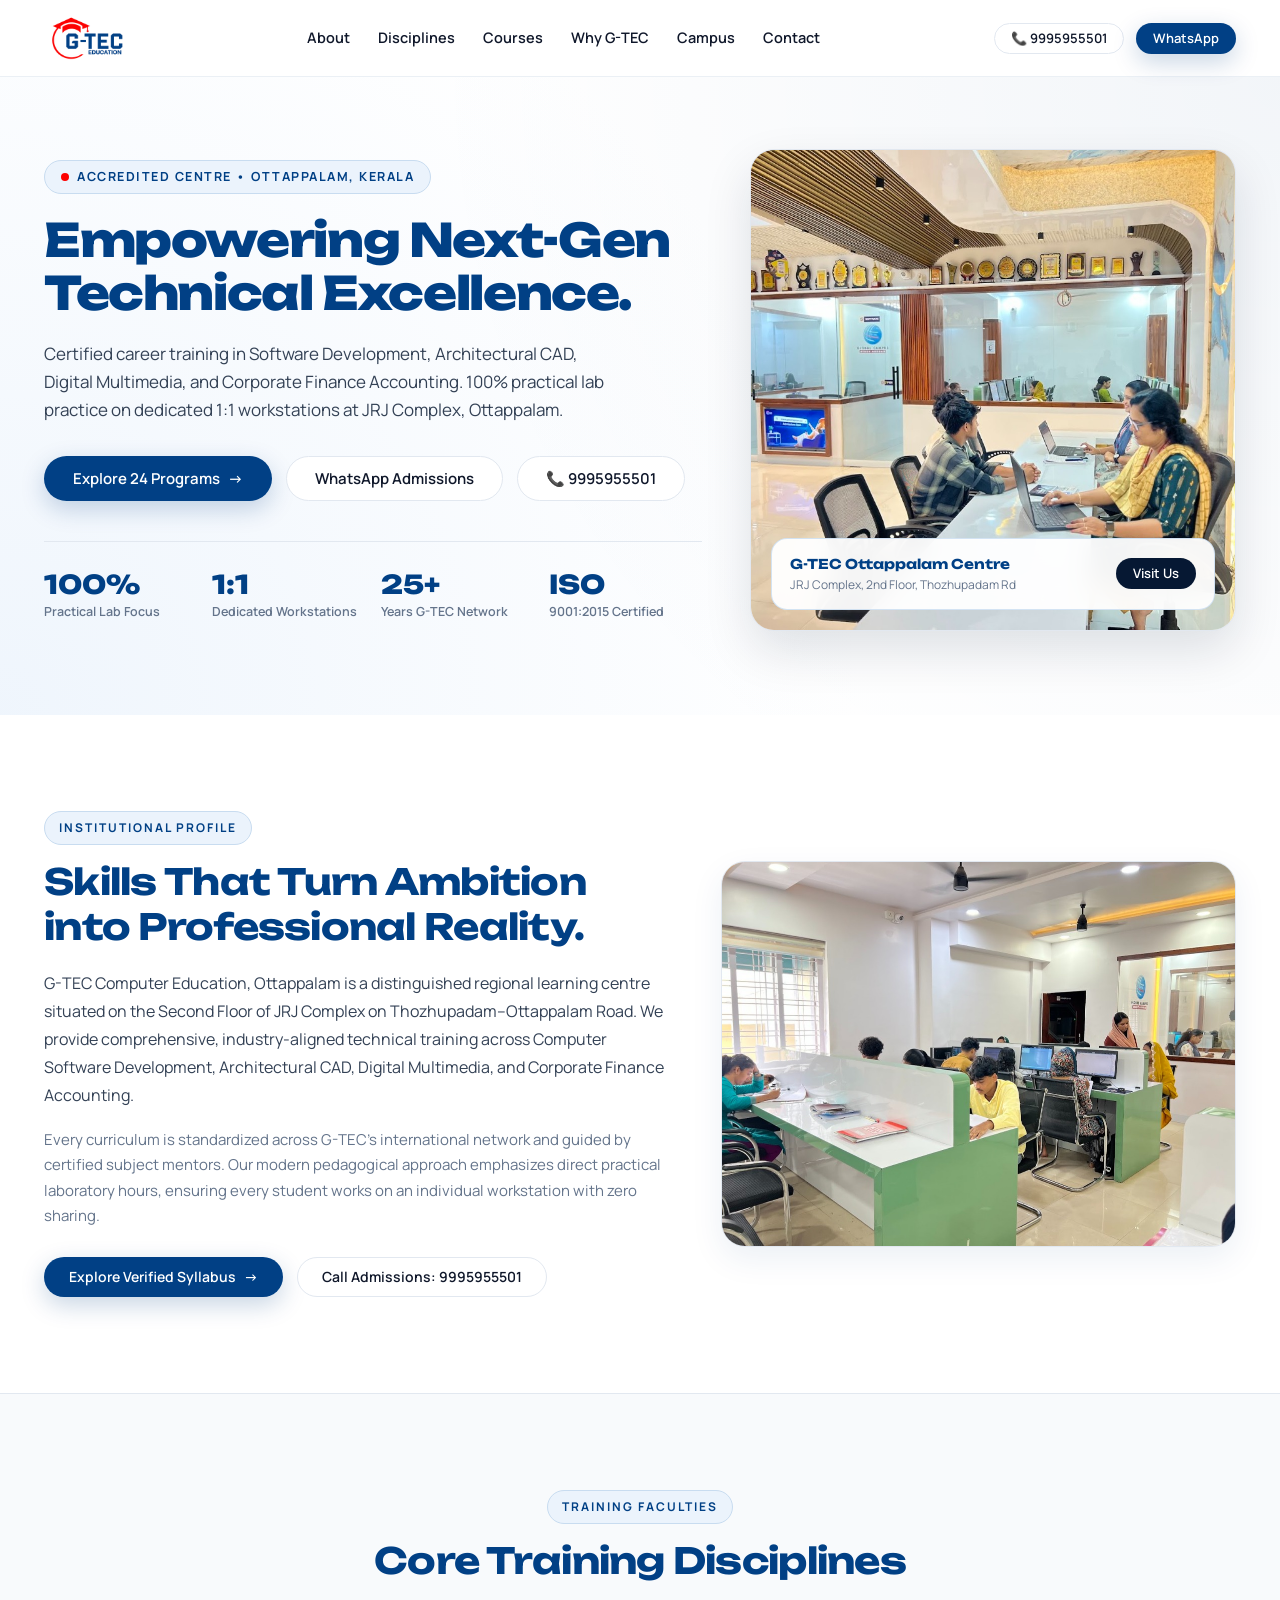
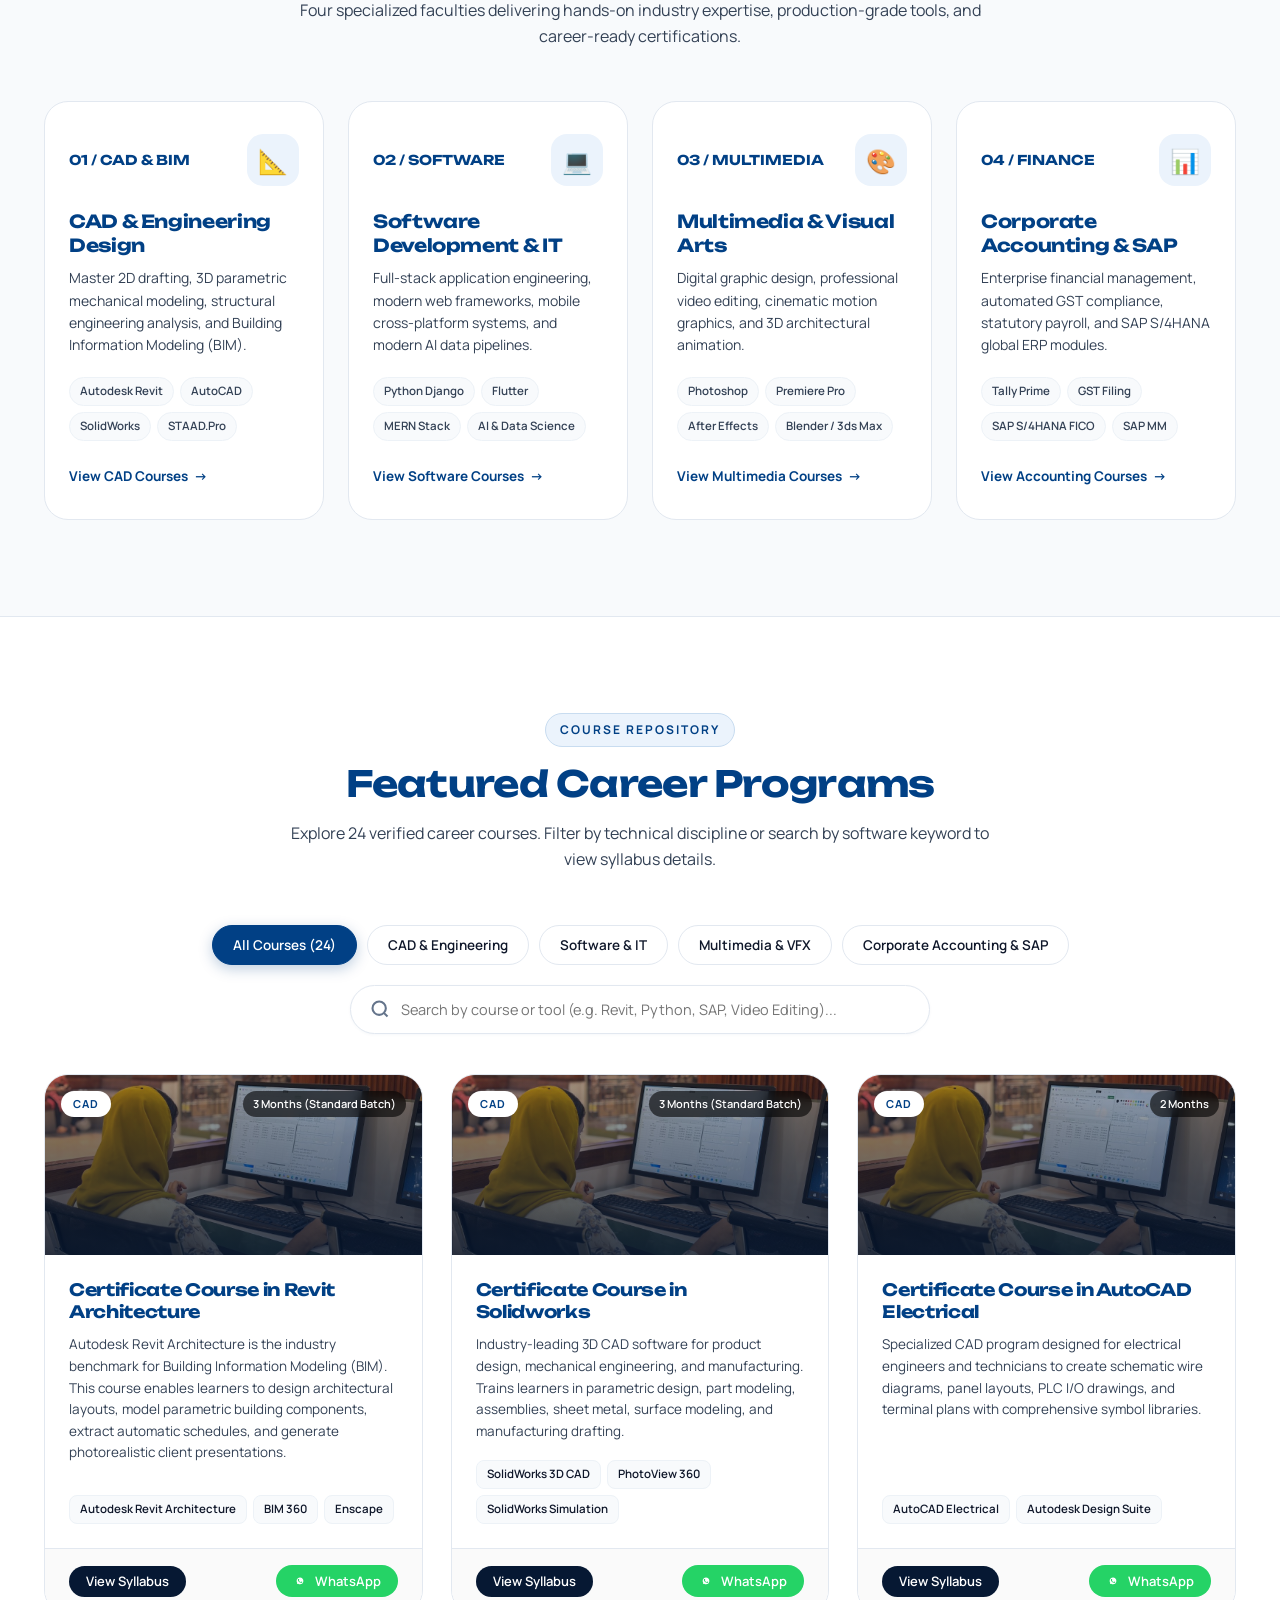
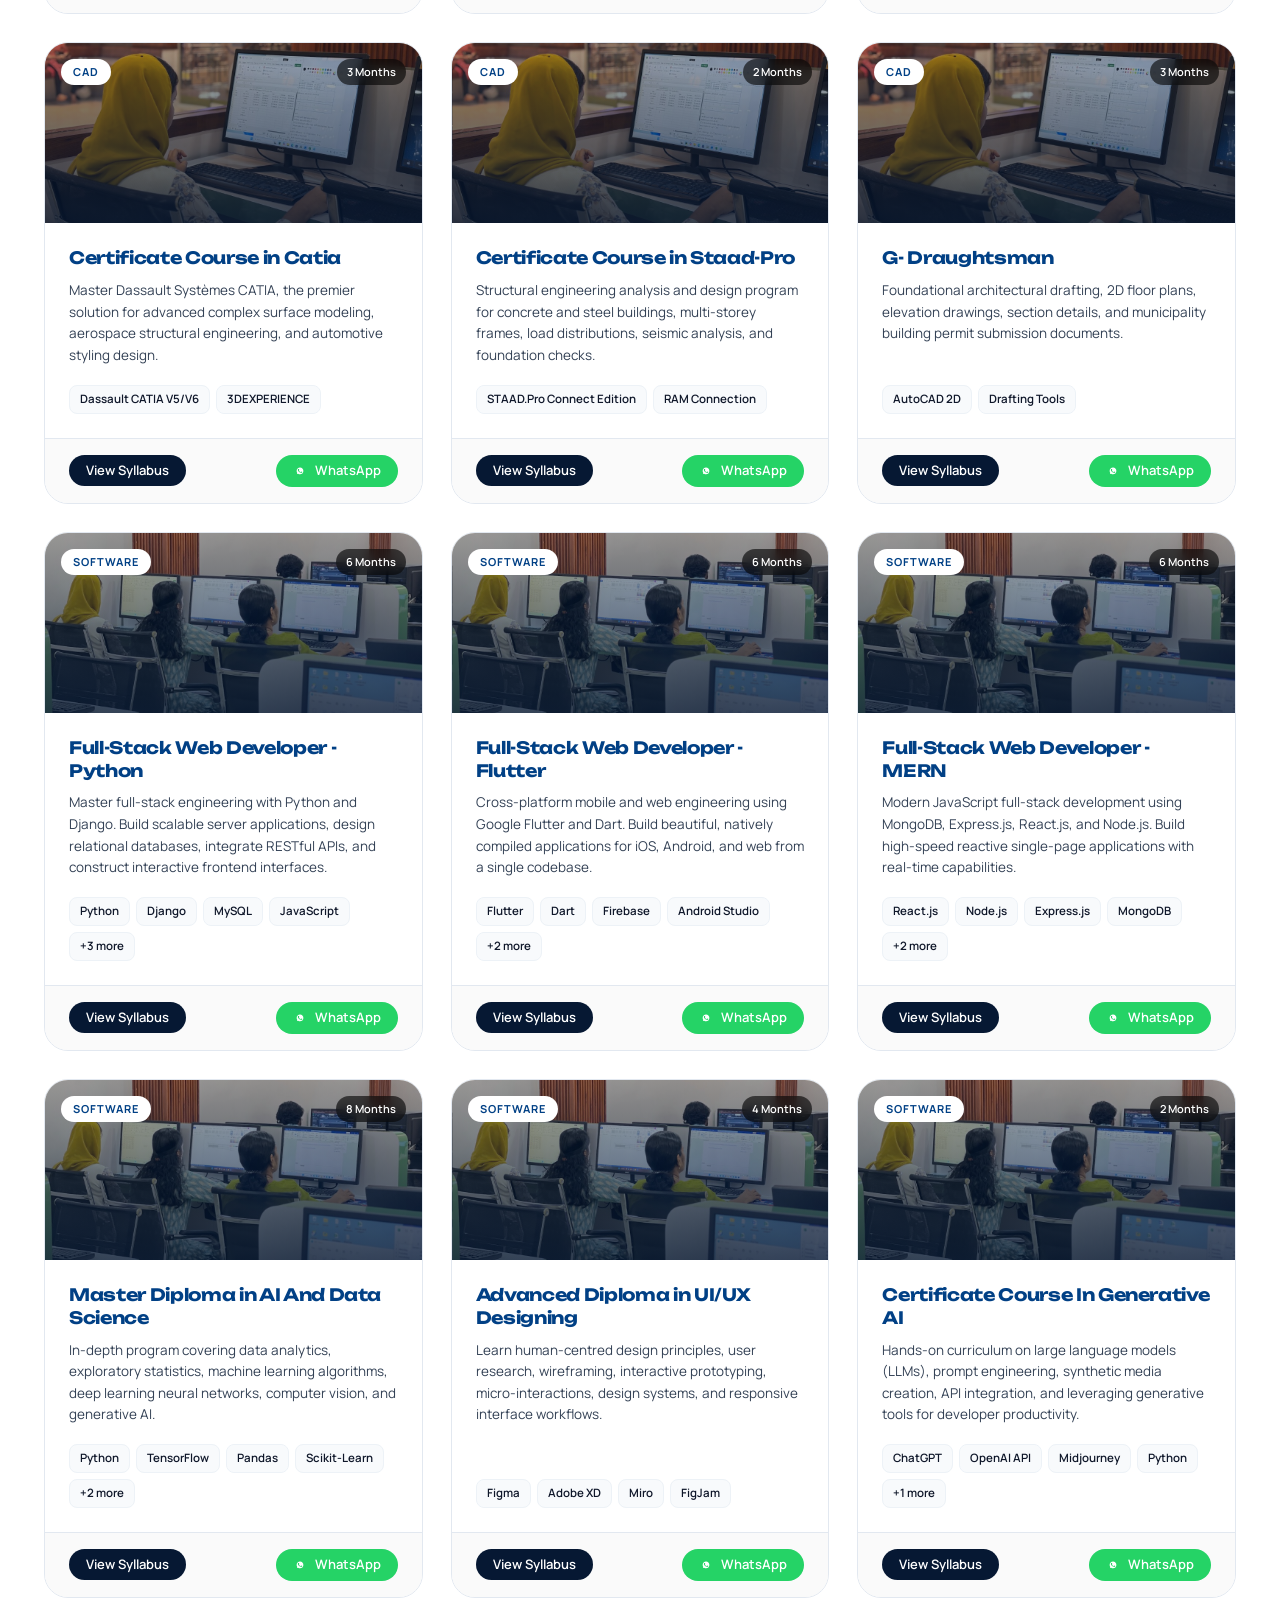
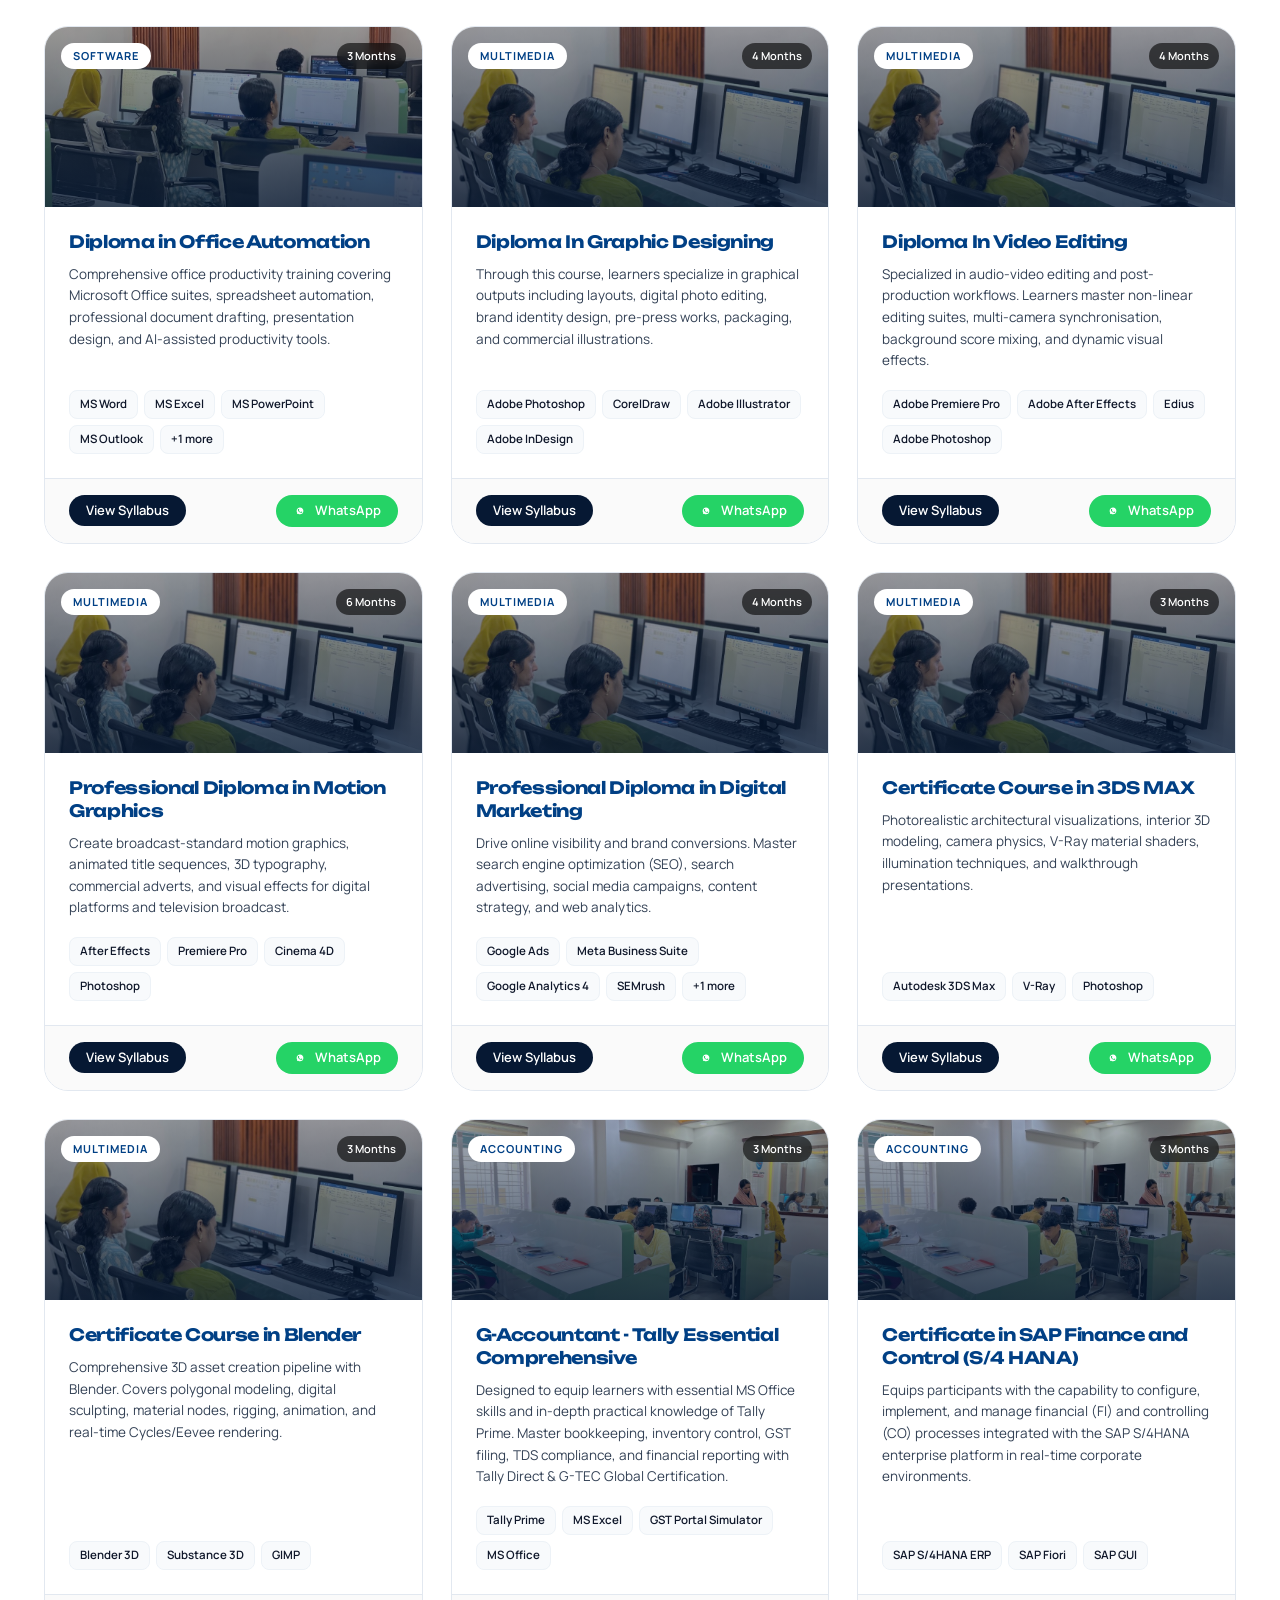
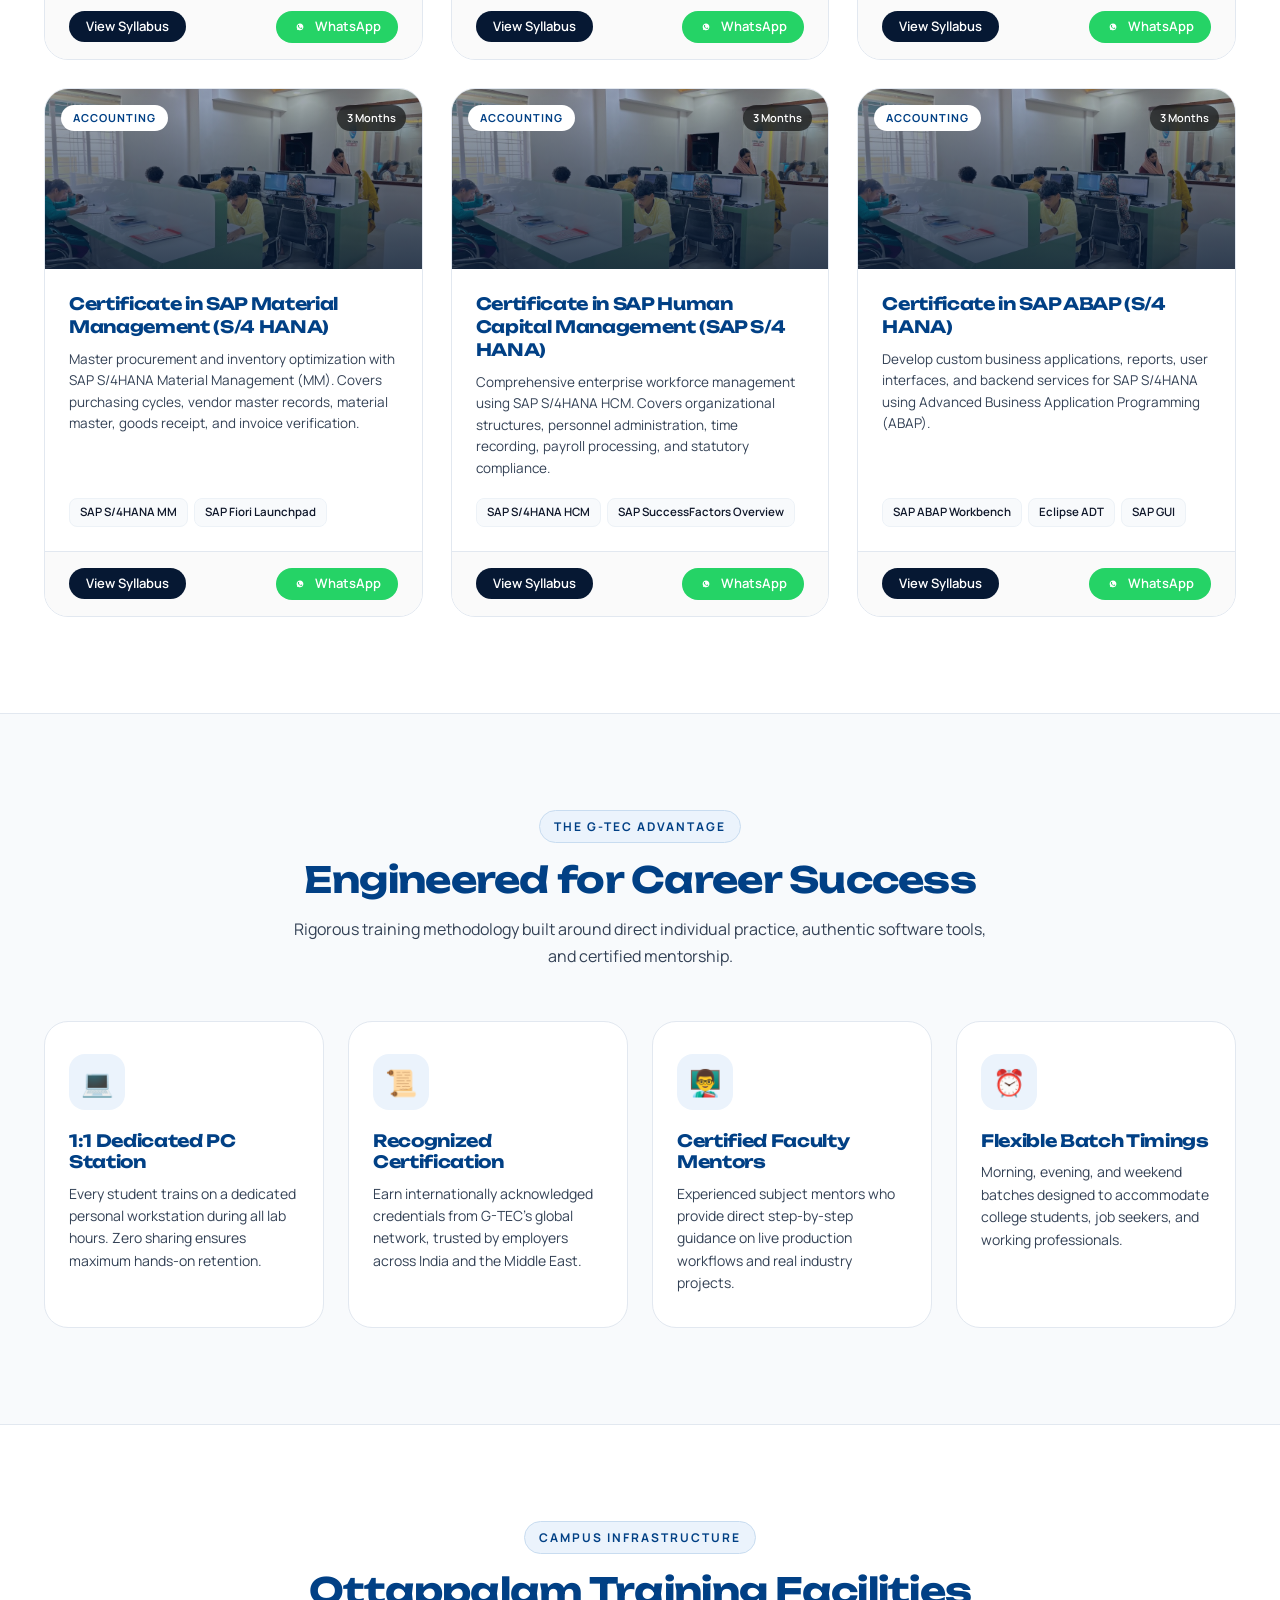
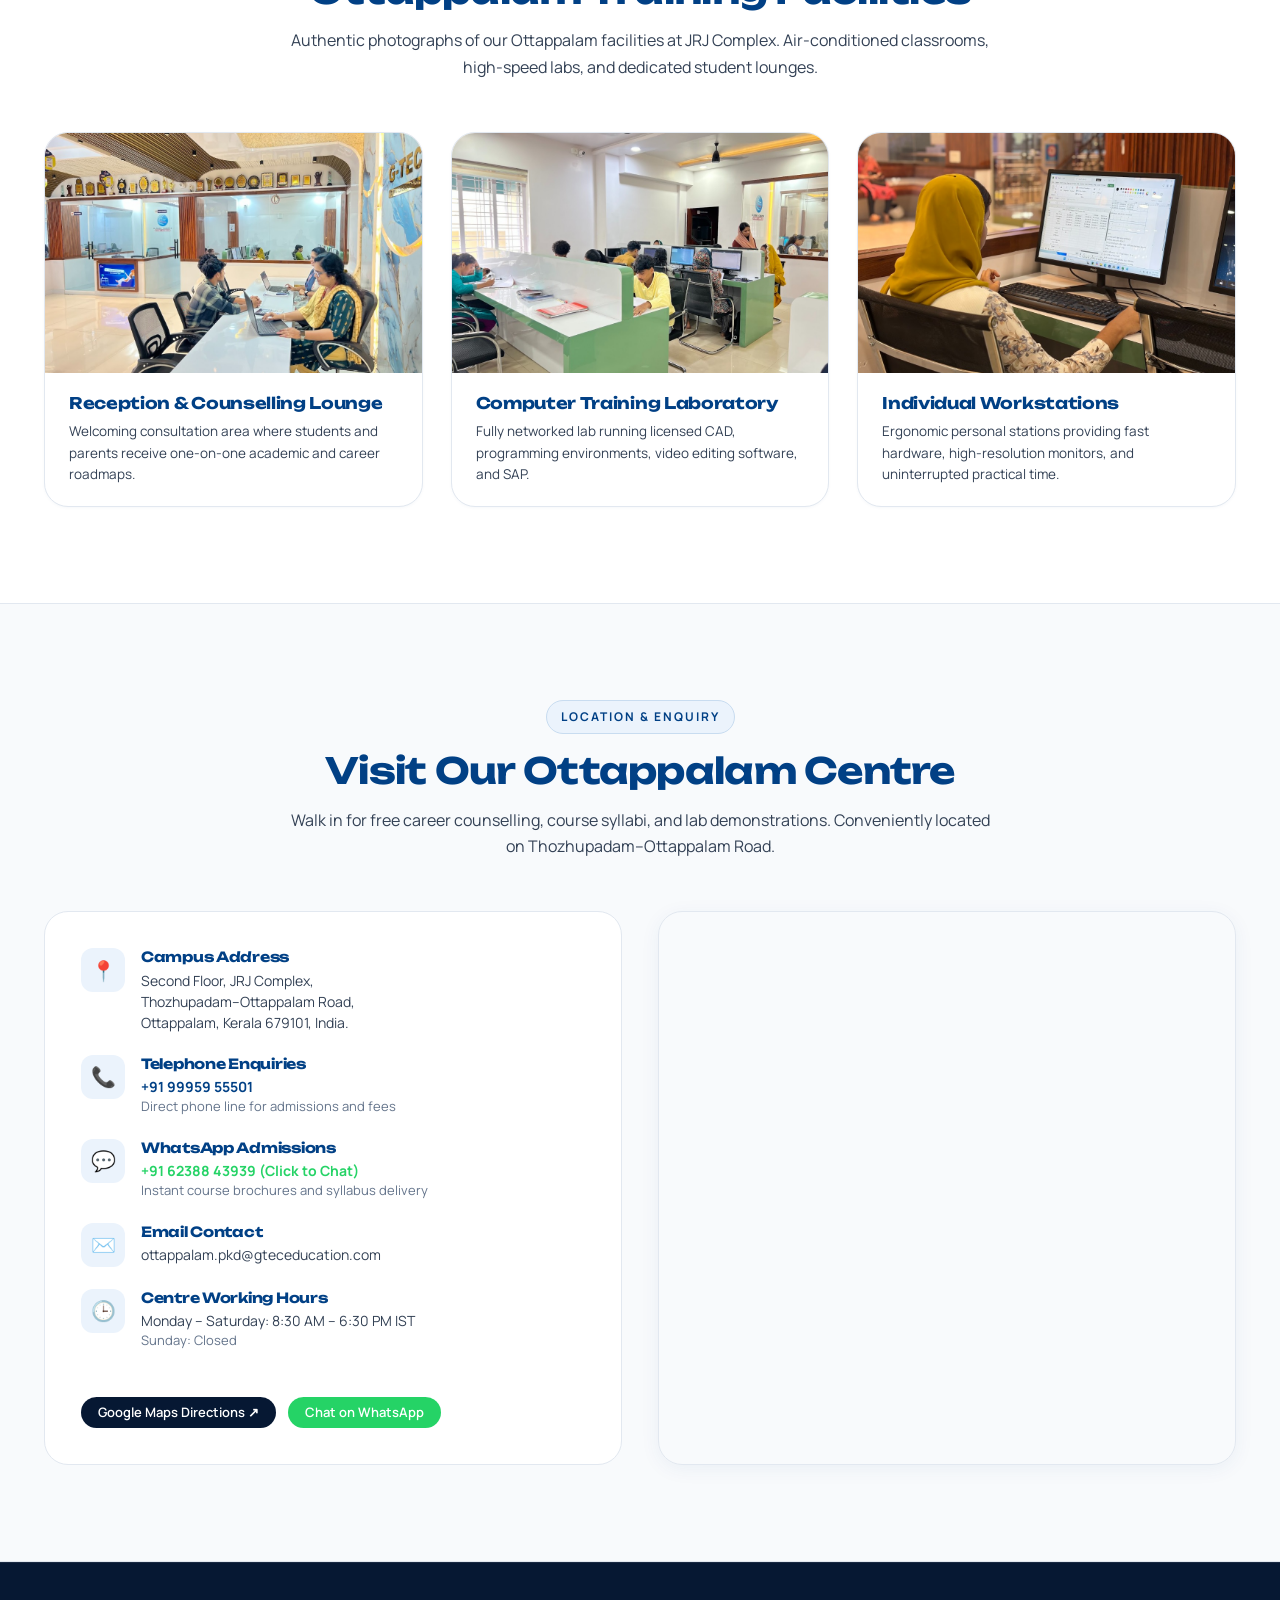
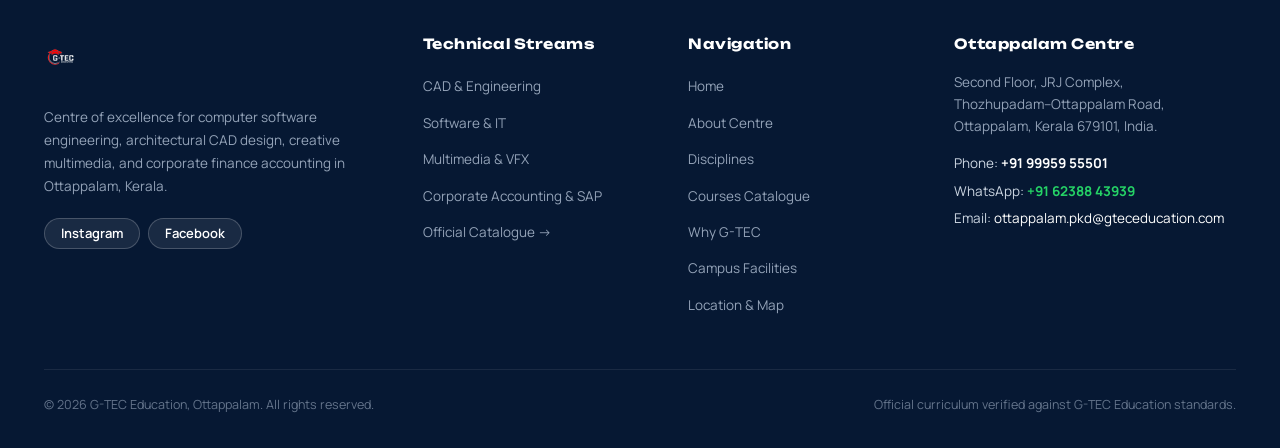
==== commit 6e1b67a0: "Elevate design with official G-TEC logo blue (#014085), pale blue surfaces, and Section A institutio" ====
--- a/index.html
+++ b/index.html
@@ -11,13 +11,13 @@
   <meta name="description" content="Official website of G-TEC Education, Ottappalam. Certified training in Python Full Stack, AutoCAD, Revit Architecture, Adobe Premiere, SAP S/4HANA, and TallyPrime at JRJ Complex, Ottappalam, Kerala." />
   <meta name="keywords" content="G-TEC Education Ottappalam, computer training institute Ottappalam, software courses Kerala, Python Django course, Revit BIM training, Tally Prime accounting, SAP S4HANA course, graphic design institute Ottappalam" />
   <meta name="robots" content="index, follow" />
-  <meta name="theme-color" content="#073B70" />
+  <meta name="theme-color" content="#014085" />
 
   <!-- Open Graph / Social -->
   <meta property="og:type" content="website" />
   <meta property="og:url" content="https://final-third-haris.github.io/https-gtecottapalam.github.io/" />
   <meta property="og:title" content="G-TEC Education Ottappalam | Empowering Next-Gen Technical Excellence" />
-  <meta property="og:description" content="Industry-certified training in Software Development, Architectural CAD, Multimedia Arts, and Corporate Accounting at JRJ Complex, Ottappalam." />
+  <meta property="og:description" content="Certified training in Software Development, Architectural CAD, Multimedia Arts, and Corporate Accounting at JRJ Complex, Ottappalam." />
   <meta property="og:image" content="./reception-lounge.jpg" />
 
   <!-- Favicon -->
@@ -78,7 +78,8 @@
 
       <!-- Primary Desktop Navigation -->
       <nav class="header-nav" aria-label="Primary Navigation">
-        <a href="#solutions" class="nav-link">Solutions</a>
+        <a href="#about" class="nav-link">About</a>
+        <a href="#solutions" class="nav-link">Disciplines</a>
         <a href="#courses" class="nav-link">Courses</a>
         <a href="#features" class="nav-link">Why G-TEC</a>
         <a href="#campus" class="nav-link">Campus</a>
@@ -110,7 +111,8 @@
           <button type="button" style="background: none; border: none; font-size: 26px; cursor: pointer; color: var(--color-slate-dark);" onclick="toggleMobileDrawer(false)">&times;</button>
         </div>
         <nav style="display: flex; flex-direction: column; gap: 1.25rem;">
-          <a href="#solutions" class="nav-link" onclick="toggleMobileDrawer(false)">Solutions</a>
+          <a href="#about" class="nav-link" onclick="toggleMobileDrawer(false)">About</a>
+          <a href="#solutions" class="nav-link" onclick="toggleMobileDrawer(false)">Disciplines</a>
           <a href="#courses" class="nav-link" onclick="toggleMobileDrawer(false)">Courses</a>
           <a href="#features" class="nav-link" onclick="toggleMobileDrawer(false)">Why G-TEC</a>
           <a href="#campus" class="nav-link" onclick="toggleMobileDrawer(false)">Campus</a>
@@ -131,7 +133,7 @@
 
   <main id="main-content">
 
-    <!-- ARMOR-BD HERO SECTION -->
+    <!-- HERO SECTION (ARMOR-BD EDITORIAL ARCHITECTURE + G-TEC IDENTITY) -->
     <section class="hero-section" id="hero">
       <div class="container">
         <div class="hero-grid">
@@ -148,12 +150,12 @@
             </h1>
 
             <p class="hero-subtitle">
-              Certified training in Software Engineering, Architectural CAD, Multimedia Arts, and Corporate Accounting. 100% practical lab practice on dedicated 1:1 workstations at JRJ Complex, Ottappalam.
+              Certified career training in Software Development, Architectural CAD, Digital Multimedia, and Corporate Finance Accounting. 100% practical lab practice on dedicated 1:1 workstations at JRJ Complex, Ottappalam.
             </p>
 
             <div class="hero-actions">
               <a href="#courses" class="btn btn-primary btn-lg">
-                <span>Explore Disciplines</span>
+                <span>Explore 24 Programs</span>
                 <span>&rarr;</span>
               </a>
               <a href="https://wa.me/916238843939?text=Hello%20G-TEC%20Education%20Ottappalam%2C%20I%20would%20like%20course%20and%20admission%20details." target="_blank" rel="noopener noreferrer" class="btn btn-outline btn-lg">
@@ -203,7 +205,39 @@
       </div>
     </section>
 
-    <!-- CORE TRAINING DISCIPLINES (ARMOR-BD SOLUTIONS ARCHITECTURE) -->
+    <!-- SECTION A: INTRODUCTION & INSTITUTIONAL IDENTITY -->
+    <section class="section" id="about">
+      <div class="container">
+        <div style="display: grid; grid-template-columns: 1.1fr 0.9fr; gap: 48px; align-items: center;">
+          <div>
+            <span class="section-subtitle-tag">Institutional Profile</span>
+            <h2 class="section-main-title" style="text-align: left; margin-bottom: 20px;">
+              Skills That Turn Ambition into Professional Reality.
+            </h2>
+            <p style="font-size: 16px; line-height: 1.75; margin-bottom: 18px; color: var(--color-slate-body);">
+              G-TEC Computer Education, Ottappalam is a distinguished regional learning centre situated on the Second Floor of JRJ Complex on Thozhupadam–Ottappalam Road. We provide comprehensive, industry-aligned technical training across Computer Software Development, Architectural CAD, Digital Multimedia, and Corporate Finance Accounting.
+            </p>
+            <p style="font-size: 15px; line-height: 1.7; margin-bottom: 28px; color: var(--color-slate-muted);">
+              Every curriculum is standardized across G-TEC’s international network and guided by certified subject mentors. Our modern pedagogical approach emphasizes direct practical laboratory hours, ensuring every student works on an individual workstation with zero sharing.
+            </p>
+            <div style="display: flex; gap: 14px; flex-wrap: wrap;">
+              <a href="#courses" class="btn btn-primary">
+                <span>Explore Verified Syllabus</span>
+                <span>&rarr;</span>
+              </a>
+              <a href="tel:+919995955501" class="btn btn-outline">
+                <span>Call Admissions: 9995955501</span>
+              </a>
+            </div>
+          </div>
+          <div style="border-radius: var(--radius-xl); overflow: hidden; border: 1px solid var(--border-color); box-shadow: var(--shadow-lg);">
+            <img src="./training-lab-wide.jpg" alt="Computer Training Lab at G-TEC Ottappalam" width="600" height="420" style="width: 100%; height: 100%; object-fit: cover;" />
+          </div>
+        </div>
+      </div>
+    </section>
+
+    <!-- SECTION B: CORE TRAINING DISCIPLINES (ARMOR-BD SOLUTIONS ARCHITECTURE) -->
     <section class="section section-alt" id="solutions">
       <div class="container">
         
@@ -310,7 +344,7 @@
       </div>
     </section>
 
-    <!-- INTERACTIVE COURSE REPOSITORY (ARMOR-BD PRODUCT CATALOGUE) -->
+    <!-- SECTION C: INTERACTIVE COURSE CATALOGUE (ARMOR-BD PRODUCT REPOSITORY) -->
     <section class="section" id="courses">
       <div class="container">
         
@@ -471,7 +505,7 @@
       </div>
     </section>
 
-    <!-- WHY CHOOSE G-TEC (ARMOR-BD VALUE PROPOSITIONS) -->
+    <!-- SECTION D: WHY CHOOSE G-TEC (ARMOR-BD VALUE PROPOSITIONS) -->
     <section class="section section-alt" id="features">
       <div class="container">
         
@@ -514,7 +548,7 @@
       </div>
     </section>
 
-    <!-- CAMPUS & INFRASTRUCTURE SHOWCASE -->
+    <!-- SECTION E: CAMPUS & INFRASTRUCTURE SHOWCASE -->
     <section class="section" id="campus">
       <div class="container">
         
@@ -557,7 +591,7 @@
       </div>
     </section>
 
-    <!-- CONTACT, LOCATION & VERIFIED COORDINATES (ARMOR-BD CONTACT PANEL) -->
+    <!-- SECTION F: ADMISSIONS, LOCATION & VERIFIED COORDINATES (ARMOR-BD CONTACT PANEL) -->
     <section class="section section-alt" id="contact">
       <div class="container">
         
@@ -590,7 +624,7 @@
                 <div class="contact-entry-icon">📞</div>
                 <div>
                   <h5>Telephone Enquiries</h5>
-                  <p><a href="tel:+919995955501" style="font-weight: 700; color: var(--color-navy);">+91 99959 55501</a></p>
+                  <p><a href="tel:+919995955501" style="font-weight: 700; color: var(--color-gtec-blue);">+91 99959 55501</a></p>
                   <p style="font-size: 13px; color: var(--color-slate-muted);">Direct phone line for admissions and fees</p>
                 </div>
               </div>
@@ -649,7 +683,7 @@
 
   </main>
 
-  <!-- GROUNDED NAVY CORPORATE FOOTER -->
+  <!-- SECTION G: GROUNDED NAVY CORPORATE FOOTER -->
   <footer class="site-footer">
     <div class="container">
       
@@ -687,6 +721,7 @@
           <h5>Navigation</h5>
           <ul class="footer-links-deck">
             <li><a href="#hero">Home</a></li>
+            <li><a href="#about">About Centre</a></li>
             <li><a href="#solutions">Disciplines</a></li>
             <li><a href="#courses">Courses Catalogue</a></li>
             <li><a href="#features">Why G-TEC</a></li>
--- a/main.css
+++ b/main.css
@@ -1,62 +1,67 @@
 /* ==========================================================================
-   G-TEC EDUCATION OTTAPPALAM — ARMOR-BD DESIGN SYSTEM
-   Visual Architecture Inspired by https://www.armor-bd.com
+   G-TEC EDUCATION OTTAPPALAM — PREMIUM DESIGN SYSTEM
+   Visual Architecture Inspired by Armor-BD (https://www.armor-bd.com/)
+   Core Brand Identity: Official G-TEC Blue (#014085) sampled from logo
    - Display Typography: Unbounded (Tech-Authoritative, Modern Geometric)
-   - Body & UI Typography: Manrope (Ultra-clean, High Legibility)
-   - Disciplined Brand Palette: G-TEC Deep Navy (#073B70), Rich Slate (#111827),
-     Warm Porcelain (#FAEBE3), and Vibrant Coral-Red/Orange Accent (#FF1025 / #EA580C).
-   - Light Canvas: #FAFAF7 / #FFFFFF. Zero color chaos.
+   - Body & UI Typography: Manrope (Ultra-clean, High Legibility Sans)
+   - Brand Palette: Official G-TEC Blue (#014085), Deep Navy (#061833),
+     Pale Blue Surfaces (#EBF3FC / #F0F5FA), Cool Off-White (#F8FAFC),
+     and Crisp White (#FFFFFF).
    ========================================================================== */
 
 @import url('https://fonts.googleapis.com/css2?family=Unbounded:wght@300;400;500;600;700;800;900&family=Manrope:wght@300;400;500;600;700;800&display=swap');
 
 :root {
+  /* ========================================================================
+     G-TEC OFFICIAL BRAND TOKENS (ACCURATELY SAMPLED FROM OFFICIAL LOGO)
+     ======================================================================== */
+  --color-gtec-blue: #014085;         /* Primary Official G-TEC Blue (Logo Sampled) */
+  --color-gtec-blue-hover: #013166;   /* Darkened for interactive hover states */
+  --color-gtec-blue-light: #EBF3FC;   /* Pale Blue supporting surface */
+  --color-gtec-blue-tint: #F2F7FD;    /* Ultra-subtle section background */
+  --color-gtec-blue-border: #C8DCF0;  /* Subtle brand border */
+
+  --color-navy: var(--color-gtec-blue);       /* Alias to Primary G-TEC Blue */
+  --color-navy-hover: var(--color-gtec-blue-hover);
+  --color-navy-dark: #061833;         /* Grounded Deep Navy for footer & contrast */
+  --color-navy-deep: #0A1E40;         /* Secondary deep tone */
+  
+  --color-slate-dark: #0F172A;        /* Rich Charcoal for Headings */
+  --color-slate-body: #334155;        /* Crisp, highly legible body copy */
+  --color-slate-muted: #64748B;       /* Secondary text, metadata, captions */
+
+  --color-logo-red: #FD0100;          /* Official Logo Red (used with high restraint) */
+  
+  --color-whatsapp: #25D366;          /* Official WhatsApp Brand */
+  --color-whatsapp-hover: #1EBE5D;
+
+  /* Canvas & Surfaces */
+  --bg-page: #FFFFFF;                 /* Pure crisp white canvas */
+  --bg-subtle: #F8FAFC;               /* Cool off-white alternate surface */
+  --bg-alt: #F1F5F9;                  /* Neutral alternate surface */
+  --bg-card: #FFFFFF;
+  --bg-pale-blue: #F0F5FA;
+  --border-color: #E2E8F0;
+  --border-subtle: #EDF2F7;
+
   /* Typography */
-  --font-display: 'Unbounded', sans-serif;
+  --font-display: 'Unbounded', -apple-system, BlinkMacSystemFont, sans-serif;
   --font-body: 'Manrope', -apple-system, BlinkMacSystemFont, 'Segoe UI', Roboto, sans-serif;
 
-  /* Strict Disciplined Palette */
-  --color-navy: #073B70;              /* Primary G-TEC Navy */
-  --color-navy-dark: #0A1C36;         /* Deep Navy for Grounded Panels & Footer */
-  --color-slate-dark: #111827;        /* Rich Dark Charcoal */
-  --color-slate-body: #374151;        /* Primary Neutral Body Text */
-  --color-slate-muted: #6B7280;       /* Metadata, captions, secondary text */
-
-  /* Single Cohesive Accent (Armor-BD inspired vibrant warm accent) */
-  --color-accent: #FF1025;            /* G-TEC Brand Red */
-  --color-accent-orange: #EA580C;     /* Warm Accent from Armor-BD */
-  --color-accent-gradient: linear-gradient(135deg, #FF1025 0%, #EA580C 100%);
-  --color-accent-light: #FFF1EE;
-  
-  /* Armor-BD Warm Base Surface */
-  --color-porcelain: #FAEBE3;
-  --color-porcelain-light: #FDF9F7;
-  
-  /* WhatsApp */
-  --color-whatsapp: #25D366;
-  --color-whatsapp-hover: #1EBE5D;
-
-  /* Canvas & Surfaces */
-  --bg-page: #FAFAF7;
-  --bg-card: #FFFFFF;
-  --bg-alt: #F4F6F9;
-  --border-color: #E5E7EB;
-  --border-subtle: #F0F2F5;
-
-  /* Radii */
+  /* Geometry & Spacing Scale */
+  --container-width: 1240px;
   --radius-sm: 8px;
   --radius-md: 12px;
   --radius-lg: 16px;
   --radius-xl: 24px;
   --radius-full: 9999px;
 
-  /* Shadows */
-  --shadow-sm: 0 1px 3px rgba(0, 0, 0, 0.04);
-  --shadow-md: 0 4px 16px rgba(17, 24, 39, 0.06);
-  --shadow-lg: 0 12px 32px rgba(17, 24, 39, 0.08);
-  --shadow-xl: 0 20px 48px rgba(17, 24, 39, 0.12);
-
-  --container-width: 1240px;
+  /* Elevation & Shadows */
+  --shadow-sm: 0 1px 3px rgba(1, 64, 133, 0.04);
+  --shadow-md: 0 4px 20px rgba(1, 64, 133, 0.06);
+  --shadow-lg: 0 12px 32px rgba(1, 64, 133, 0.08);
+  --shadow-xl: 0 20px 48px rgba(6, 24, 51, 0.12);
+  --shadow-blue-glow: 0 8px 24px rgba(1, 64, 133, 0.22);
 }
 
 /* ==========================================================================
@@ -124,20 +129,26 @@
 }
 
 .section {
-  padding-top: 90px;
-  padding-bottom: 90px;
+  padding-top: 96px;
+  padding-bottom: 96px;
 }
 
 .section-alt {
-  background-color: var(--color-porcelain-light);
+  background-color: var(--bg-subtle);
   border-top: 1px solid var(--border-color);
   border-bottom: 1px solid var(--border-color);
+}
+
+.section-pale-blue {
+  background-color: var(--bg-pale-blue);
+  border-top: 1px solid var(--color-gtec-blue-border);
+  border-bottom: 1px solid var(--color-gtec-blue-border);
 }
 
 .section-title-wrap {
   text-align: center;
   max-width: 720px;
-  margin: 0 auto 50px;
+  margin: 0 auto 52px;
 }
 
 .section-subtitle-tag {
@@ -146,19 +157,20 @@
   font-weight: 700;
   text-transform: uppercase;
   letter-spacing: 2px;
-  color: var(--color-accent-orange);
-  background: var(--color-porcelain);
+  color: var(--color-gtec-blue);
+  background: var(--color-gtec-blue-light);
   padding: 6px 14px;
   border-radius: var(--radius-full);
   display: inline-block;
   margin-bottom: 14px;
+  border: 1px solid var(--color-gtec-blue-border);
 }
 
 .section-main-title {
   font-family: var(--font-display);
   font-size: 36px;
   font-weight: 700;
-  color: var(--color-navy);
+  color: var(--color-gtec-blue);
   margin-bottom: 14px;
   line-height: 1.25;
 }
@@ -171,7 +183,7 @@
 }
 
 /* ==========================================================================
-   ARMOR-BD PILL BUTTONS & CONTROLS
+   ARMOR-BD PILL BUTTONS & CONTROLS (G-TEC BLUE LED)
    ========================================================================== */
 .btn {
   display: inline-flex;
@@ -190,25 +202,26 @@
   line-height: 1;
 }
 
+/* Primary G-TEC Blue Button */
 .btn-primary {
-  background: var(--color-accent-gradient);
+  background-color: var(--color-gtec-blue);
   color: #FFFFFF;
-  box-shadow: 0 4px 14px rgba(234, 88, 12, 0.25);
+  box-shadow: var(--shadow-blue-glow);
 }
 
 .btn-primary:hover {
-  opacity: 0.92;
+  background-color: var(--color-gtec-blue-hover);
   transform: translateY(-1px);
-  box-shadow: 0 6px 20px rgba(234, 88, 12, 0.35);
+  box-shadow: 0 10px 28px rgba(1, 64, 133, 0.32);
 }
 
 .btn-navy {
-  background-color: var(--color-navy);
+  background-color: var(--color-navy-dark);
   color: #FFFFFF;
 }
 
 .btn-navy:hover {
-  background-color: #052A50;
+  background-color: #041024;
   transform: translateY(-1px);
 }
 
@@ -219,9 +232,9 @@
 }
 
 .btn-outline:hover {
-  background-color: var(--color-porcelain-light);
-  border-color: #D1D5DB;
-  color: var(--color-navy);
+  background-color: var(--color-gtec-blue-light);
+  border-color: var(--color-gtec-blue-border);
+  color: var(--color-gtec-blue);
 }
 
 .btn-whatsapp {
@@ -245,16 +258,16 @@
 }
 
 /* ==========================================================================
-   STICKY HEADER (ARMOR-BD FROSTED GLASS BAR)
+   STICKY FROSTED HEADER (ARMOR-BD NAVIGATION ARCHITECTURE)
    ========================================================================== */
 .site-header {
   position: sticky;
   top: 0;
   z-index: 1000;
-  background-color: rgba(255, 255, 255, 0.95);
+  background-color: rgba(255, 255, 255, 0.94);
   backdrop-filter: blur(14px);
   -webkit-backdrop-filter: blur(14px);
-  border-bottom: 1px solid var(--border-color);
+  border-bottom: 1px solid rgba(1, 64, 133, 0.08);
   transition: all 0.3s ease;
 }
 
@@ -294,7 +307,7 @@
 }
 
 .nav-link:hover, .nav-link.active {
-  color: var(--color-navy);
+  color: var(--color-gtec-blue);
 }
 
 .nav-link.active::after {
@@ -304,7 +317,7 @@
   left: 0;
   width: 100%;
   height: 2px;
-  background-color: var(--color-accent);
+  background-color: var(--color-gtec-blue);
   border-radius: 2px;
 }
 
@@ -329,7 +342,7 @@
 .mobile-nav-drawer {
   position: fixed;
   inset: 0;
-  background-color: rgba(17, 24, 39, 0.6);
+  background-color: rgba(6, 24, 51, 0.6);
   z-index: 1100;
   visibility: hidden;
   opacity: 0;
@@ -363,14 +376,14 @@
 }
 
 /* ==========================================================================
-   ARMOR-BD HERO SECTION
+   HERO SECTION (ARMOR-BD EDITORIAL ARCHITECTURE + G-TEC IDENTITY)
    ========================================================================== */
 .hero-section {
   position: relative;
-  padding-top: 70px;
-  padding-bottom: 80px;
-  background: radial-gradient(circle at top right, rgba(250, 235, 227, 0.5) 0%, transparent 60%),
-              radial-gradient(circle at bottom left, rgba(7, 59, 112, 0.03) 0%, transparent 60%);
+  padding-top: 72px;
+  padding-bottom: 84px;
+  background: radial-gradient(circle at top right, rgba(1, 64, 133, 0.05) 0%, transparent 60%),
+              radial-gradient(circle at bottom left, rgba(235, 243, 252, 0.8) 0%, transparent 60%);
   overflow: hidden;
 }
 
@@ -390,33 +403,34 @@
   font-weight: 700;
   letter-spacing: 1.5px;
   text-transform: uppercase;
-  color: var(--color-accent-orange);
-  background-color: var(--color-porcelain);
+  color: var(--color-gtec-blue);
+  background-color: var(--color-gtec-blue-light);
   padding: 6px 16px;
   border-radius: var(--radius-full);
   margin-bottom: 20px;
+  border: 1px solid var(--color-gtec-blue-border);
 }
 
 .hero-eyebrow-dot {
   width: 8px;
   height: 8px;
-  background-color: var(--color-accent);
+  background-color: var(--color-logo-red);
   border-radius: 50%;
   display: inline-block;
-  animation: pulse 2s infinite;
-}
-
-@keyframes pulse {
-  0% { transform: scale(0.95); box-shadow: 0 0 0 0 rgba(255, 16, 37, 0.7); }
-  70% { transform: scale(1); box-shadow: 0 0 0 8px rgba(255, 16, 37, 0); }
-  100% { transform: scale(0.95); box-shadow: 0 0 0 0 rgba(255, 16, 37, 0); }
+  animation: pulse-red 2s infinite;
+}
+
+@keyframes pulse-red {
+  0% { transform: scale(0.95); box-shadow: 0 0 0 0 rgba(253, 1, 0, 0.7); }
+  70% { transform: scale(1); box-shadow: 0 0 0 8px rgba(253, 1, 0, 0); }
+  100% { transform: scale(0.95); box-shadow: 0 0 0 0 rgba(253, 1, 0, 0); }
 }
 
 .hero-title {
   font-family: var(--font-display);
   font-size: 46px;
   font-weight: 800;
-  color: var(--color-navy);
+  color: var(--color-gtec-blue);
   line-height: 1.15;
   margin-bottom: 20px;
   letter-spacing: -0.03em;
@@ -457,7 +471,7 @@
   font-family: var(--font-display);
   font-size: 26px;
   font-weight: 800;
-  color: var(--color-navy);
+  color: var(--color-gtec-blue);
   line-height: 1.1;
   margin-bottom: 4px;
 }
@@ -497,7 +511,7 @@
   -webkit-backdrop-filter: blur(12px);
   padding: 14px 18px;
   border-radius: var(--radius-lg);
-  border: 1px solid rgba(229, 231, 235, 0.8);
+  border: 1px solid rgba(200, 220, 240, 0.8);
   display: flex;
   align-items: center;
   justify-content: space-between;
@@ -508,7 +522,7 @@
   font-family: var(--font-display);
   font-size: 13.5px;
   font-weight: 700;
-  color: var(--color-navy);
+  color: var(--color-gtec-blue);
 }
 
 .hero-badge-sub {
@@ -539,7 +553,7 @@
 
 .solution-card:hover {
   transform: translateY(-4px);
-  border-color: #CBD5E1;
+  border-color: var(--color-gtec-blue-border);
   box-shadow: var(--shadow-lg);
 }
 
@@ -552,28 +566,28 @@
 
 .solution-index {
   font-family: var(--font-display);
-  font-size: 14px;
-  font-weight: 700;
-  color: var(--color-slate-muted);
+  font-size: 13.5px;
+  font-weight: 700;
+  color: var(--color-gtec-blue);
 }
 
 .solution-icon-box {
   width: 52px;
   height: 52px;
   border-radius: var(--radius-lg);
-  background-color: var(--color-porcelain);
+  background-color: var(--color-gtec-blue-light);
   display: flex;
   align-items: center;
   justify-content: center;
   font-size: 24px;
-  color: var(--color-accent-orange);
+  color: var(--color-gtec-blue);
 }
 
 .solution-title {
   font-family: var(--font-display);
   font-size: 18px;
   font-weight: 700;
-  color: var(--color-navy);
+  color: var(--color-gtec-blue);
   margin-bottom: 10px;
   line-height: 1.3;
 }
@@ -598,7 +612,7 @@
   font-family: var(--font-body);
   font-size: 11.5px;
   font-weight: 600;
-  background-color: var(--bg-alt);
+  background-color: var(--bg-subtle);
   color: var(--color-slate-body);
   padding: 4px 10px;
   border-radius: var(--radius-full);
@@ -609,7 +623,7 @@
   font-family: var(--font-body);
   font-size: 13.5px;
   font-weight: 700;
-  color: var(--color-navy);
+  color: var(--color-gtec-blue);
   display: inline-flex;
   align-items: center;
   gap: 6px;
@@ -618,7 +632,7 @@
 
 .solution-action-btn:hover {
   gap: 10px;
-  color: var(--color-accent);
+  color: var(--color-gtec-blue-hover);
 }
 
 /* ==========================================================================
@@ -652,15 +666,16 @@
 }
 
 .course-tab-pill:hover {
-  background-color: var(--color-porcelain-light);
-  border-color: #D1D5DB;
+  background-color: var(--color-gtec-blue-light);
+  border-color: var(--color-gtec-blue-border);
+  color: var(--color-gtec-blue);
 }
 
 .course-tab-pill.active {
-  background: var(--color-navy);
+  background: var(--color-gtec-blue);
   color: #FFFFFF;
-  border-color: var(--color-navy);
-  box-shadow: 0 4px 12px rgba(7, 59, 112, 0.2);
+  border-color: var(--color-gtec-blue);
+  box-shadow: 0 4px 14px rgba(1, 64, 133, 0.25);
 }
 
 .course-search-capsule {
@@ -694,8 +709,8 @@
 }
 
 .course-search-input:focus {
-  border-color: var(--color-navy);
-  box-shadow: 0 0 0 3px rgba(7, 59, 112, 0.1);
+  border-color: var(--color-gtec-blue);
+  box-shadow: 0 0 0 3px rgba(1, 64, 133, 0.12);
 }
 
 /* Course Cards Grid */
@@ -717,7 +732,7 @@
 
 .edification-course-card:hover, .armor-course-card:hover {
   transform: translateY(-4px);
-  border-color: #CBD5E1;
+  border-color: var(--color-gtec-blue-border);
   box-shadow: var(--shadow-lg);
 }
 
@@ -736,7 +751,7 @@
   content: '';
   position: absolute;
   inset: 0;
-  background: linear-gradient(180deg, rgba(10, 28, 54, 0.4) 0%, rgba(10, 28, 54, 0.8) 100%);
+  background: linear-gradient(180deg, rgba(6, 24, 51, 0.35) 0%, rgba(6, 24, 51, 0.8) 100%);
 }
 
 .course-category-badge {
@@ -748,7 +763,7 @@
   letter-spacing: 1px;
   text-transform: uppercase;
   background: #FFFFFF;
-  color: var(--color-navy);
+  color: var(--color-gtec-blue);
   padding: 4px 12px;
   border-radius: var(--radius-full);
 }
@@ -759,7 +774,7 @@
   font-family: var(--font-body);
   font-size: 11px;
   font-weight: 600;
-  background: rgba(0, 0, 0, 0.55);
+  background: rgba(0, 0, 0, 0.6);
   backdrop-filter: blur(6px);
   color: #FFFFFF;
   padding: 4px 10px;
@@ -777,13 +792,13 @@
   font-family: var(--font-display);
   font-size: 17px;
   font-weight: 700;
-  color: var(--color-navy);
+  color: var(--color-gtec-blue);
   margin-bottom: 10px;
   line-height: 1.35;
 }
 
 .course-card-body h3 a:hover {
-  color: var(--color-accent);
+  color: var(--color-gtec-blue-hover);
 }
 
 .course-card-desc {
@@ -806,7 +821,7 @@
   font-family: var(--font-body);
   font-size: 11.5px;
   font-weight: 600;
-  background-color: var(--bg-alt);
+  background-color: var(--bg-subtle);
   color: var(--color-slate-dark);
   padding: 4px 10px;
   border-radius: var(--radius-sm);
@@ -842,7 +857,7 @@
 
 .feature-card:hover {
   transform: translateY(-4px);
-  border-color: #CBD5E1;
+  border-color: var(--color-gtec-blue-border);
   box-shadow: var(--shadow-lg);
 }
 
@@ -850,19 +865,20 @@
   width: 56px;
   height: 56px;
   border-radius: var(--radius-lg);
-  background-color: var(--color-porcelain);
+  background-color: var(--color-gtec-blue-light);
   display: flex;
   align-items: center;
   justify-content: center;
   font-size: 26px;
   margin-bottom: 20px;
+  color: var(--color-gtec-blue);
 }
 
 .feature-card h4 {
   font-family: var(--font-display);
   font-size: 17px;
   font-weight: 700;
-  color: var(--color-navy);
+  color: var(--color-gtec-blue);
   margin-bottom: 10px;
 }
 
@@ -894,6 +910,7 @@
 .campus-thumb-card:hover {
   transform: translateY(-4px);
   box-shadow: var(--shadow-lg);
+  border-color: var(--color-gtec-blue-border);
 }
 
 .campus-thumb-card img {
@@ -915,7 +932,7 @@
   font-family: var(--font-display);
   font-size: 16px;
   font-weight: 700;
-  color: var(--color-navy);
+  color: var(--color-gtec-blue);
   margin-bottom: 8px;
 }
 
@@ -956,19 +973,20 @@
   width: 44px;
   height: 44px;
   border-radius: var(--radius-md);
-  background-color: var(--color-porcelain);
+  background-color: var(--color-gtec-blue-light);
   display: flex;
   align-items: center;
   justify-content: center;
   font-size: 20px;
   flex-shrink: 0;
+  color: var(--color-gtec-blue);
 }
 
 .contact-info-entry h5 {
   font-family: var(--font-display);
   font-size: 14px;
   font-weight: 700;
-  color: var(--color-navy);
+  color: var(--color-gtec-blue);
   margin-bottom: 4px;
 }
 
@@ -1000,16 +1018,16 @@
 .site-footer {
   background-color: var(--color-navy-dark);
   color: #FFFFFF;
-  padding-top: 70px;
-  padding-bottom: 30px;
-  border-top: 1px solid rgba(255, 255, 255, 0.1);
+  padding-top: 72px;
+  padding-bottom: 32px;
+  border-top: 1px solid rgba(255, 255, 255, 0.08);
 }
 
 .footer-columns-grid {
   display: grid;
   grid-template-columns: 1.5fr 1fr 1fr 1.25fr;
   gap: 40px;
-  margin-bottom: 50px;
+  margin-bottom: 52px;
 }
 
 .footer-col h5 {
@@ -1041,7 +1059,7 @@
 
 .footer-bottom-strap {
   padding-top: 25px;
-  border-top: 1px solid rgba(255, 255, 255, 0.1);
+  border-top: 1px solid rgba(255, 255, 255, 0.08);
   display: flex;
   align-items: center;
   justify-content: space-between;
@@ -1058,7 +1076,7 @@
 .modal-overlay {
   position: fixed;
   inset: 0;
-  background-color: rgba(10, 28, 54, 0.7);
+  background-color: rgba(6, 24, 51, 0.72);
   backdrop-filter: blur(8px);
   -webkit-backdrop-filter: blur(8px);
   z-index: 2000;
